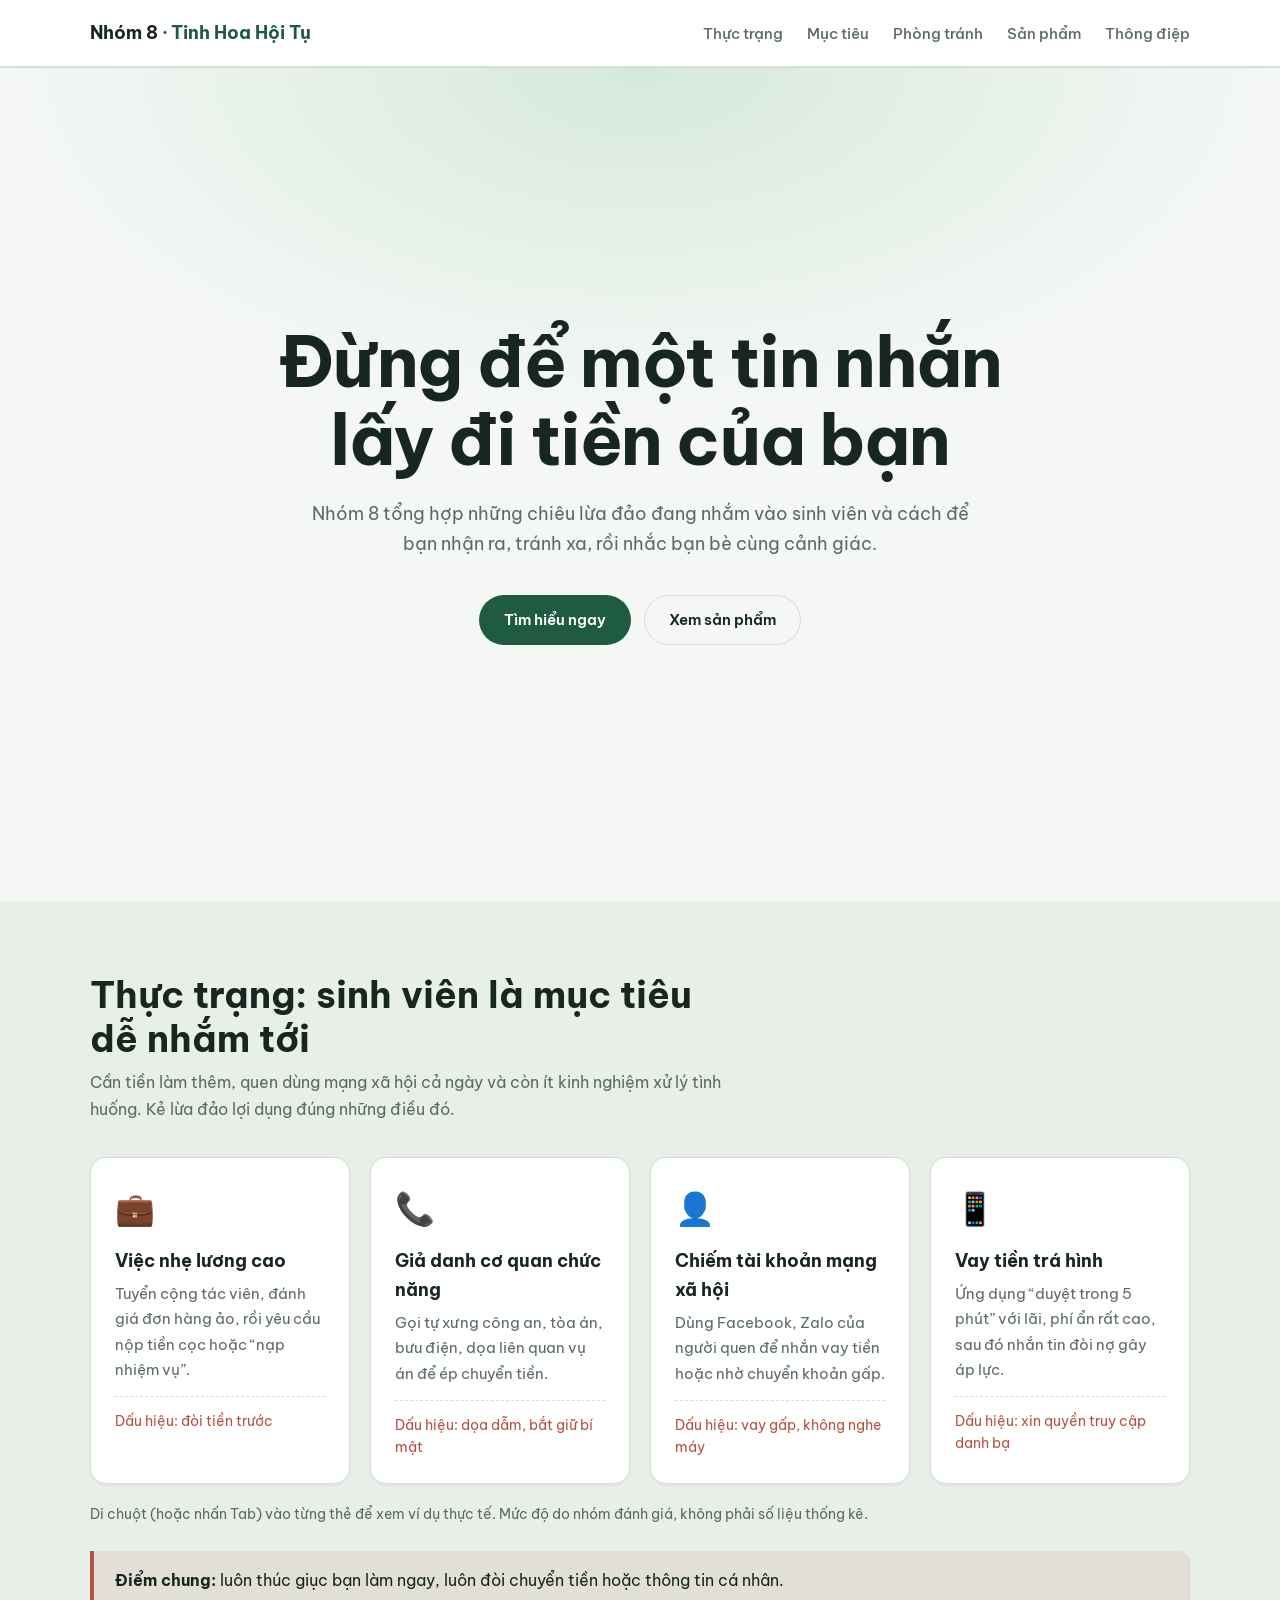
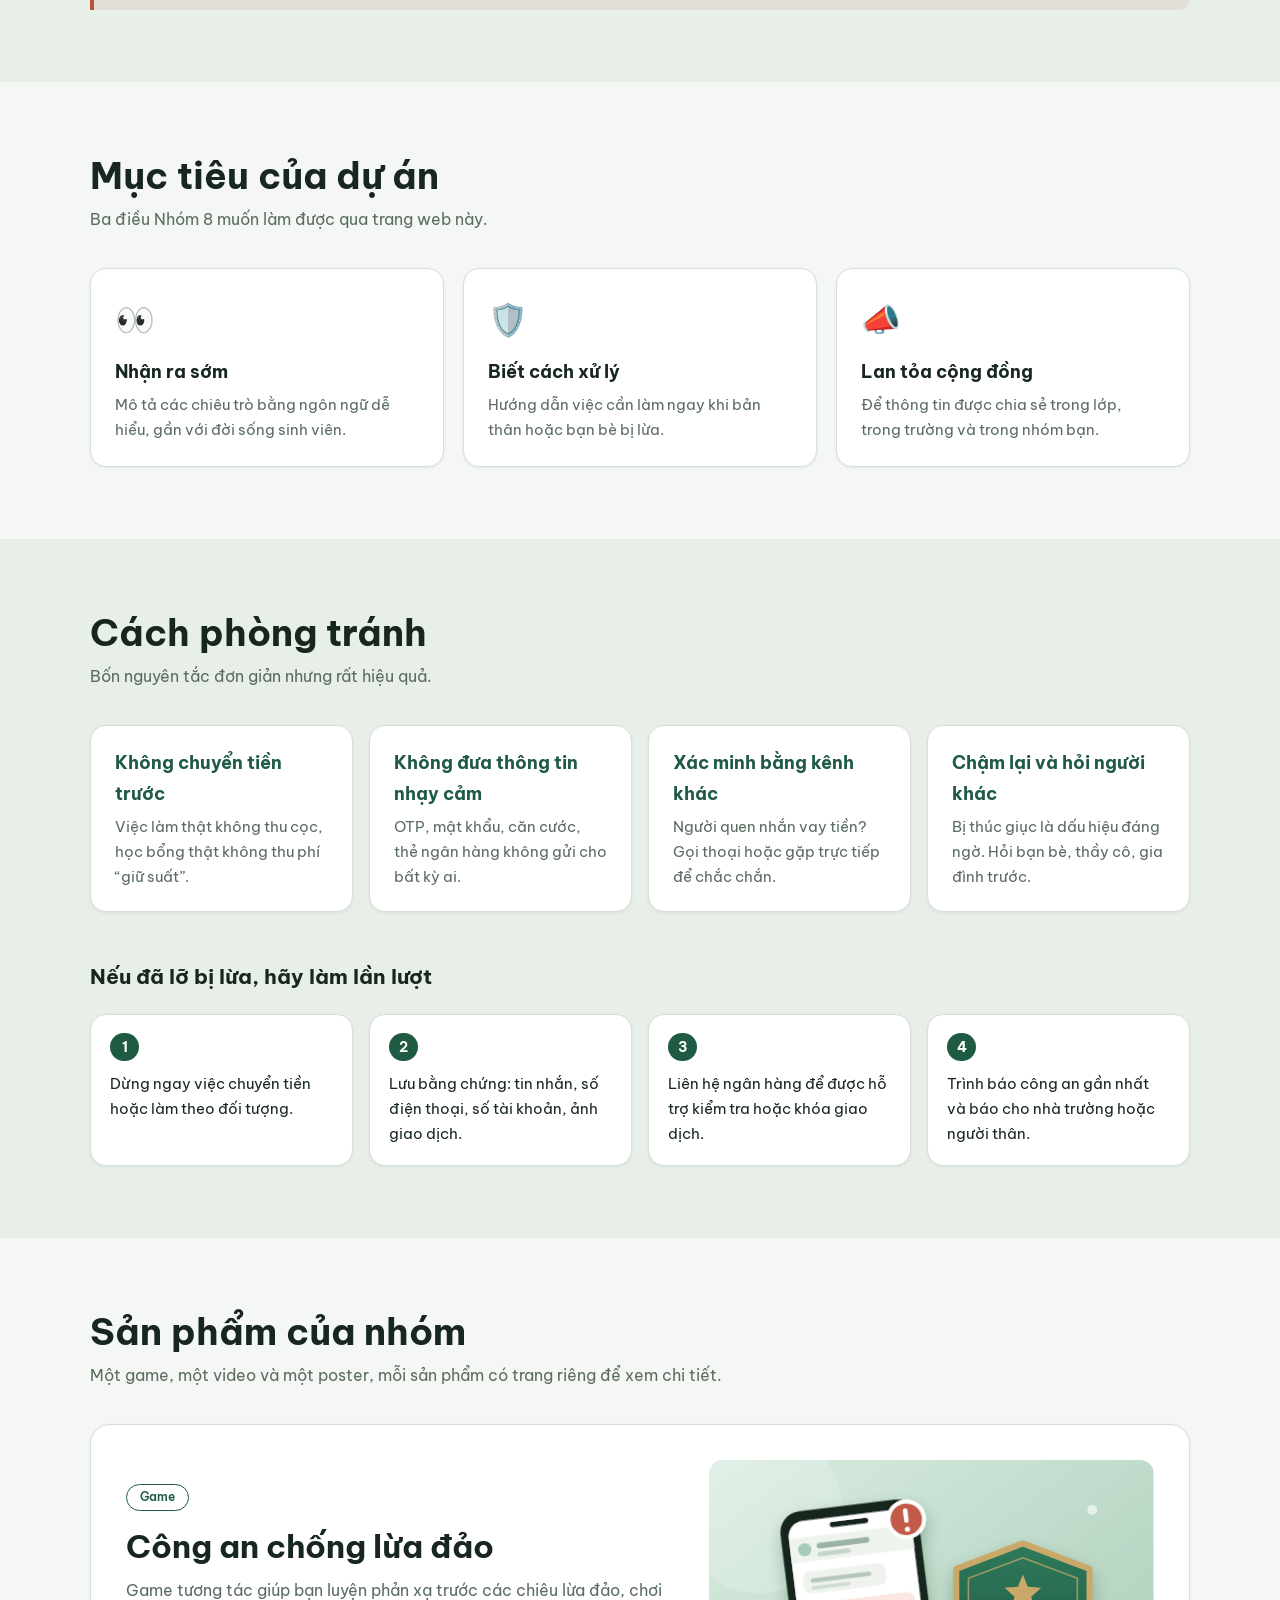
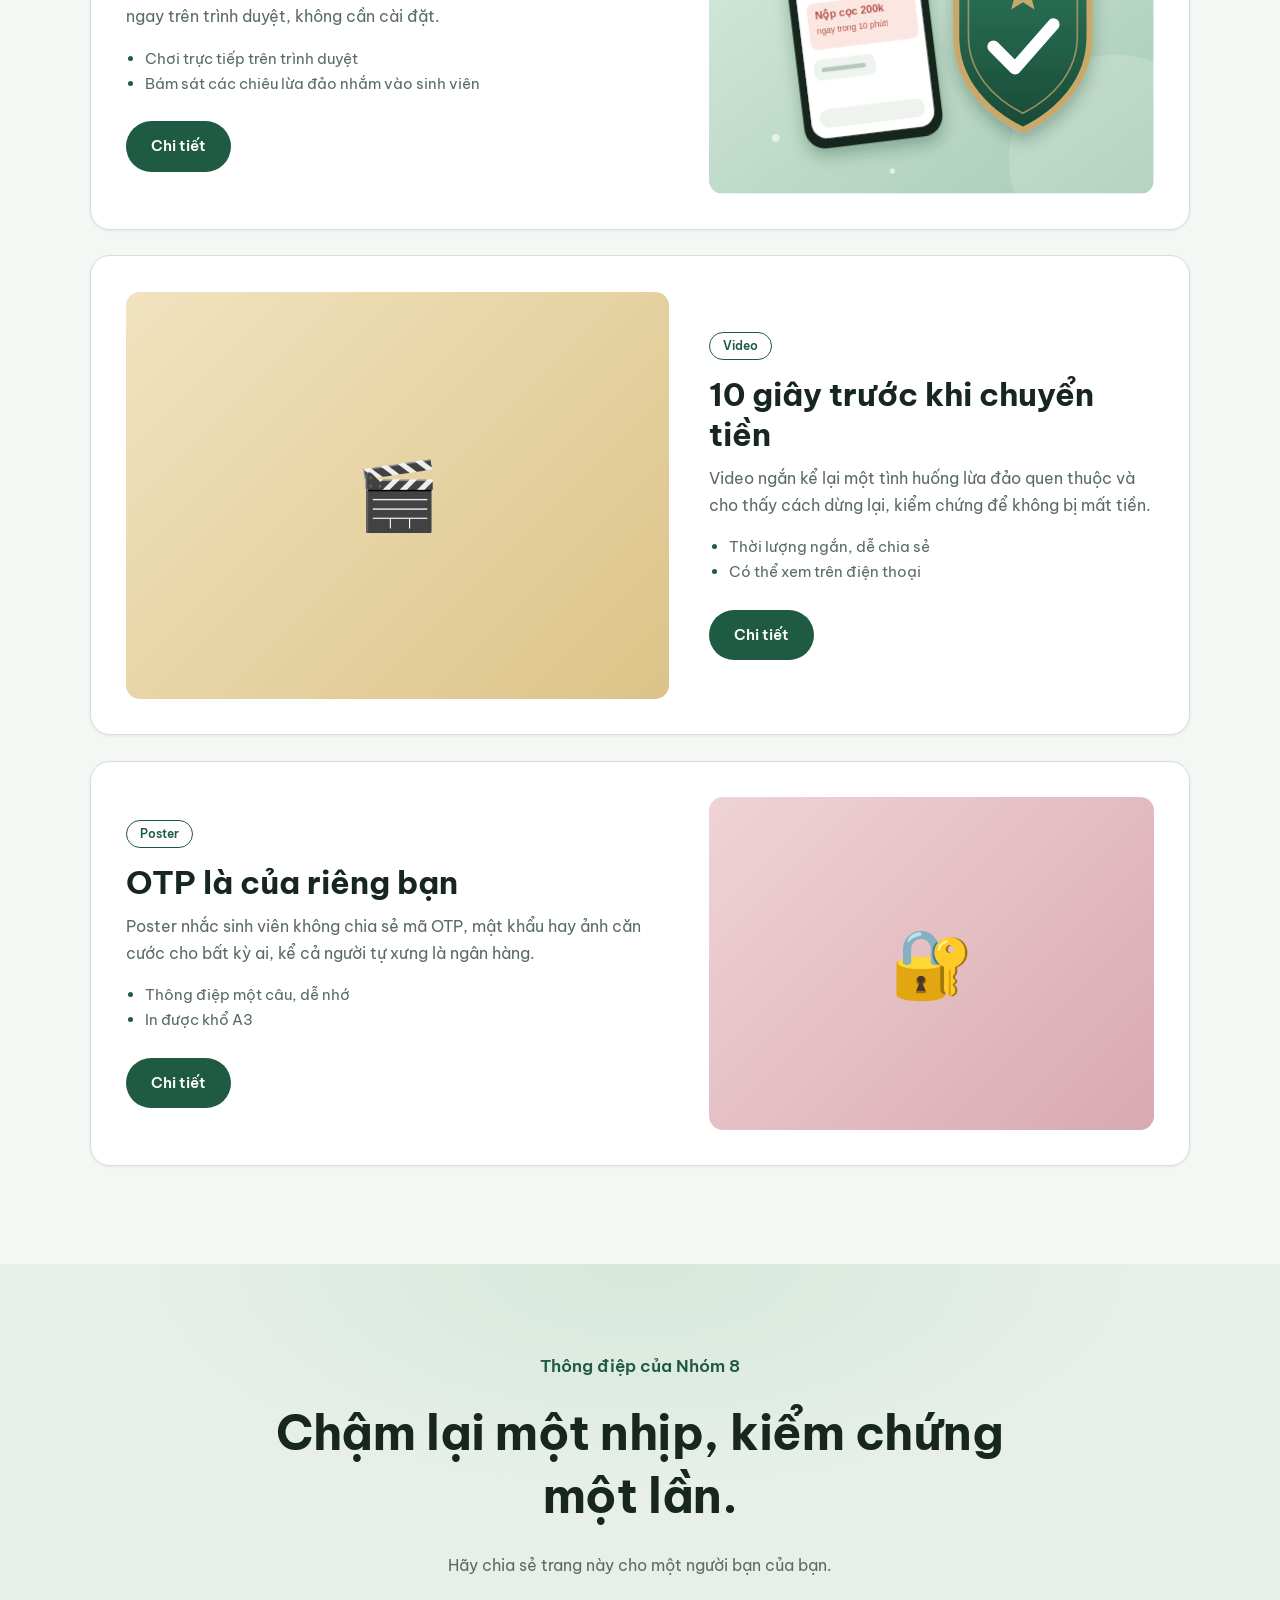
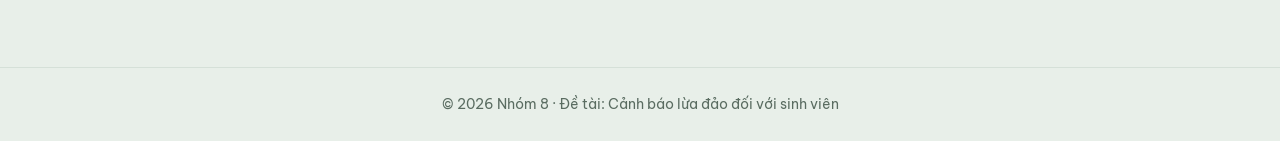
==== index.html @ 1b0a6d48 "Add files via upload" ====
<!doctype html>
<html lang="vi">
  <head>
    <meta charset="UTF-8" />
    <meta name="viewport" content="width=device-width, initial-scale=1" />
    <title>Cảnh báo lừa đảo sinh viên · Nhóm 8</title>
    <meta
      name="description"
      content="Nhóm 8: thực trạng lừa đảo nhắm vào sinh viên, cách phòng tránh và các sản phẩm tuyên truyền."
    />
    <link rel="preconnect" href="https://fonts.googleapis.com" />
    <link rel="preconnect" href="https://fonts.gstatic.com" crossorigin />
    <link
      href="https://fonts.googleapis.com/css2?family=Be+Vietnam+Pro:wght@400;500;600;700&display=swap"
      rel="stylesheet"
    />
    <link rel="stylesheet" href="style.css" />
  </head>
  <body>
    <header class="site-header">
      <nav class="container nav" aria-label="Điều hướng chính">
        <a class="brand" href="#home">Nhóm 8 <span>· Tinh Hoa Hội Tụ</span></a>
        <ul>
          <li><a href="#thuc-trang">Thực trạng</a></li>
          <li><a href="#muc-tieu">Mục tiêu</a></li>
          <li><a href="#phong-tranh">Phòng tránh</a></li>
          <li><a href="#san-pham">Sản phẩm</a></li>
          <li><a href="#thong-diep">Thông điệp</a></li>
        </ul>
      </nav>
    </header>

    <main>
      <!-- HERO -->
      <section class="hero" id="home">
        <div class="container hero-inner">
          <h1>Đừng để một tin nhắn lấy đi tiền của bạn</h1>
          <p>
            Nhóm 8 tổng hợp những chiêu lừa đảo đang nhắm vào sinh viên và cách
            để bạn nhận ra, tránh xa, rồi nhắc bạn bè cùng cảnh giác.
          </p>
          <div class="hero-actions">
            <a class="btn" href="#thuc-trang">Tìm hiểu ngay</a>
            <a class="btn ghost" href="#san-pham">Xem sản phẩm</a>
          </div>
        </div>
      </section>

      <!-- 1. THỰC TRẠNG -->
      <section class="section alt" id="thuc-trang">
        <div class="container">
          <div class="section-head">
            <h2>Thực trạng: sinh viên là mục tiêu dễ nhắm tới</h2>
            <p>
              Cần tiền làm thêm, quen dùng mạng xã hội cả ngày và còn ít kinh
              nghiệm xử lý tình huống. Kẻ lừa đảo lợi dụng đúng những điều đó.
            </p>
          </div>
          <div class="risks" id="risks">
            <article class="tile risk" tabindex="0">
              <div class="risk-main">
                <div class="icon" aria-hidden="true">💼</div>
                <h3>Việc nhẹ lương cao</h3>
                <p>
                  Tuyển cộng tác viên, đánh giá đơn hàng ảo, rồi yêu cầu nộp
                  tiền cọc hoặc “nạp nhiệm vụ”.
                </p>
                <div class="sign">Dấu hiệu: đòi tiền trước</div>
              </div>
              <div class="risk-more">
                <div class="more-in">
                  <div class="examples">
                    <p class="eg-title">Ví dụ hay gặp</p>
                    <ul class="quotes">
                      <li class="quote">
                        “Làm tại nhà, lương 500k mỗi ngày, chỉ cần nộp 200k tiền
                        cọc để nhận nhiệm vụ.”
                      </li>
                      <li class="quote">
                        “Chỉ cần thả tim, đánh giá sản phẩm, hoàn tiền gốc kèm
                        hoa hồng ngay trong 10 phút.”
                      </li>
                      <li class="quote">
                        “Bạn làm sai nhiệm vụ nên cần nạp thêm để mở khóa và rút
                        tiền.”
                      </li>
                    </ul>
                  </div>
                  <div class="stats">
                    <dl class="rating">
                      <dt>Mức độ nguy hiểm</dt>
                      <dd class="danger">
                        <span
                          class="meter"
                          role="img"
                          aria-label="Mức độ nguy hiểm 3 trên 5"
                          ><i class="on"></i><i class="on"></i><i class="on"></i
                          ><i></i><i></i
                        ></span>
                      </dd>
                      <dt>Mức độ phổ biến</dt>
                      <dd class="common">
                        <span
                          class="meter"
                          role="img"
                          aria-label="Mức độ phổ biến 5 trên 5"
                          ><i class="on"></i><i class="on"></i><i class="on"></i
                          ><i class="on"></i><i class="on"></i
                        ></span>
                      </dd>
                    </dl>
                    <p class="why-bad">
                      Mất tiền theo từng đợt: nạp lần đầu nhỏ, sau đó bị dụ nạp
                      thêm để “rút lại tiền”.
                    </p>
                  </div>
                </div>
              </div>
            </article>
            <article class="tile risk" tabindex="0">
              <div class="risk-main">
                <div class="icon" aria-hidden="true">📞</div>
                <h3>Giả danh cơ quan chức năng</h3>
                <p>
                  Gọi tự xưng công an, tòa án, bưu điện, dọa liên quan vụ án để
                  ép chuyển tiền.
                </p>
                <div class="sign">Dấu hiệu: dọa dẫm, bắt giữ bí mật</div>
              </div>
              <div class="risk-more">
                <div class="more-in">
                  <div class="examples">
                    <p class="eg-title">Ví dụ hay gặp</p>
                    <ul class="quotes">
                      <li class="quote">
                        “Bạn liên quan đường dây rửa tiền. Không được nói với ai
                        và phải chuyển tiền sang tài khoản an toàn.”
                      </li>
                      <li class="quote">
                        “Đây là bưu điện, bạn có kiện hàng vi phạm pháp luật,
                        hãy nghe máy làm việc với công an.”
                      </li>
                      <li class="quote">
                        “Hãy cài ứng dụng này để chúng tôi xác minh danh tính và
                        bảo vệ tài khoản của bạn.”
                      </li>
                    </ul>
                  </div>
                  <div class="stats">
                    <dl class="rating">
                      <dt>Mức độ nguy hiểm</dt>
                      <dd class="danger">
                        <span
                          class="meter"
                          role="img"
                          aria-label="Mức độ nguy hiểm 5 trên 5"
                          ><i class="on"></i><i class="on"></i><i class="on"></i
                          ><i class="on"></i><i class="on"></i
                        ></span>
                      </dd>
                      <dt>Mức độ phổ biến</dt>
                      <dd class="common">
                        <span
                          class="meter"
                          role="img"
                          aria-label="Mức độ phổ biến 3 trên 5"
                          ><i class="on"></i><i class="on"></i><i class="on"></i
                          ><i></i><i></i
                        ></span>
                      </dd>
                    </dl>
                    <p class="why-bad">
                      Đánh vào nỗi sợ nên nạn nhân dễ mất cả khoản lớn trong
                      thời gian rất ngắn.
                    </p>
                  </div>
                </div>
              </div>
            </article>
            <article class="tile risk" tabindex="0">
              <div class="risk-main">
                <div class="icon" aria-hidden="true">👤</div>
                <h3>Chiếm tài khoản mạng xã hội</h3>
                <p>
                  Dùng Facebook, Zalo của người quen để nhắn vay tiền hoặc nhờ
                  chuyển khoản gấp.
                </p>
                <div class="sign">Dấu hiệu: vay gấp, không nghe máy</div>
              </div>
              <div class="risk-more">
                <div class="more-in">
                  <div class="examples">
                    <p class="eg-title">Ví dụ hay gặp</p>
                    <ul class="quotes">
                      <li class="quote">
                        “Cho mình mượn 2 triệu gấp nha, tí chuyển lại. Mình đang
                        không gọi được.”
                      </li>
                      <li class="quote">
                        “Bạn ơi, có người đăng clip giống bạn này, xem thử đi”
                        kèm một đường link lạ.
                      </li>
                      <li class="quote">
                        “Mình nhập nhầm số tài khoản, bạn chuyển hộ mình qua số
                        này nhé, mình trả liền.”
                      </li>
                    </ul>
                  </div>
                  <div class="stats">
                    <dl class="rating">
                      <dt>Mức độ nguy hiểm</dt>
                      <dd class="danger">
                        <span
                          class="meter"
                          role="img"
                          aria-label="Mức độ nguy hiểm 3 trên 5"
                          ><i class="on"></i><i class="on"></i><i class="on"></i
                          ><i></i><i></i
                        ></span>
                      </dd>
                      <dt>Mức độ phổ biến</dt>
                      <dd class="common">
                        <span
                          class="meter"
                          role="img"
                          aria-label="Mức độ phổ biến 4 trên 5"
                          ><i class="on"></i><i class="on"></i><i class="on"></i
                          ><i class="on"></i><i></i
                        ></span>
                      </dd>
                    </dl>
                    <p class="why-bad">
                      Lợi dụng lòng tin giữa bạn bè nên rất dễ trúng nếu không
                      gọi xác minh.
                    </p>
                  </div>
                </div>
              </div>
            </article>
            <article class="tile risk" tabindex="0">
              <div class="risk-main">
                <div class="icon" aria-hidden="true">📱</div>
                <h3>Vay tiền trá hình</h3>
                <p>
                  Ứng dụng “duyệt trong 5 phút” với lãi, phí ẩn rất cao, sau đó
                  nhắn tin đòi nợ gây áp lực.
                </p>
                <div class="sign">Dấu hiệu: xin quyền truy cập danh bạ</div>
              </div>
              <div class="risk-more">
                <div class="more-in">
                  <div class="examples">
                    <p class="eg-title">Ví dụ hay gặp</p>
                    <ul class="quotes">
                      <li class="quote">
                        “Duyệt vay trong 5 phút, không cần thế chấp, chỉ cần cho
                        ứng dụng truy cập danh bạ.”
                      </li>
                      <li class="quote">
                        “Đóng phí hồ sơ 5% trước, chúng tôi sẽ giải ngân ngay
                        sau khi nhận được tiền.”
                      </li>
                      <li class="quote">
                        “Quá hạn một ngày, chúng tôi sẽ gửi thông tin của bạn
                        cho toàn bộ danh bạ.”
                      </li>
                    </ul>
                  </div>
                  <div class="stats">
                    <dl class="rating">
                      <dt>Mức độ nguy hiểm</dt>
                      <dd class="danger">
                        <span
                          class="meter"
                          role="img"
                          aria-label="Mức độ nguy hiểm 4 trên 5"
                          ><i class="on"></i><i class="on"></i><i class="on"></i
                          ><i class="on"></i><i></i
                        ></span>
                      </dd>
                      <dt>Mức độ phổ biến</dt>
                      <dd class="common">
                        <span
                          class="meter"
                          role="img"
                          aria-label="Mức độ phổ biến 3 trên 5"
                          ><i class="on"></i><i class="on"></i><i class="on"></i
                          ><i></i><i></i
                        ></span>
                      </dd>
                    </dl>
                    <p class="why-bad">
                      Nợ phình to rất nhanh, danh bạ bị dùng để quấy rối người
                      thân và bạn bè.
                    </p>
                  </div>
                </div>
              </div>
            </article>
            <div class="risk-hint" aria-hidden="true">
              Di chuột sang thẻ khác để xem tiếp
            </div>
          </div>
          <p class="hint">
            Di chuột (hoặc nhấn Tab) vào từng thẻ để xem ví dụ thực tế. Mức độ
            do nhóm đánh giá, không phải số liệu thống kê.
          </p>
          <div class="callout">
            <strong>Điểm chung:</strong> luôn thúc giục bạn làm ngay, luôn đòi
            chuyển tiền hoặc thông tin cá nhân.
          </div>
        </div>
      </section>

      <!-- 2. MỤC TIÊU -->
      <section class="section" id="muc-tieu">
        <div class="container">
          <div class="section-head">
            <h2>Mục tiêu của dự án</h2>
            <p>Ba điều Nhóm 8 muốn làm được qua trang web này.</p>
          </div>
          <div class="grid three">
            <article class="tile">
              <div class="icon" aria-hidden="true">👀</div>
              <h3>Nhận ra sớm</h3>
              <p>
                Mô tả các chiêu trò bằng ngôn ngữ dễ hiểu, gần với đời sống sinh
                viên.
              </p>
            </article>
            <article class="tile">
              <div class="icon" aria-hidden="true">🛡️</div>
              <h3>Biết cách xử lý</h3>
              <p>
                Hướng dẫn việc cần làm ngay khi bản thân hoặc bạn bè bị lừa.
              </p>
            </article>
            <article class="tile">
              <div class="icon" aria-hidden="true">📣</div>
              <h3>Lan tỏa cộng đồng</h3>
              <p>
                Để thông tin được chia sẻ trong lớp, trong trường và trong nhóm
                bạn.
              </p>
            </article>
          </div>
        </div>
      </section>

      <!-- 3. PHÒNG TRÁNH -->
      <section class="section alt" id="phong-tranh">
        <div class="container">
          <div class="section-head">
            <h2>Cách phòng tránh</h2>
            <p>Bốn nguyên tắc đơn giản nhưng rất hiệu quả.</p>
          </div>
          <div class="rules">
            <div class="rule">
              <b>Không chuyển tiền trước</b>
              <p>
                Việc làm thật không thu cọc, học bổng thật không thu phí “giữ
                suất”.
              </p>
            </div>
            <div class="rule">
              <b>Không đưa thông tin nhạy cảm</b>
              <p>
                OTP, mật khẩu, căn cước, thẻ ngân hàng không gửi cho bất kỳ ai.
              </p>
            </div>
            <div class="rule">
              <b>Xác minh bằng kênh khác</b>
              <p>
                Người quen nhắn vay tiền? Gọi thoại hoặc gặp trực tiếp để chắc
                chắn.
              </p>
            </div>
            <div class="rule">
              <b>Chậm lại và hỏi người khác</b>
              <p>
                Bị thúc giục là dấu hiệu đáng ngờ. Hỏi bạn bè, thầy cô, gia đình
                trước.
              </p>
            </div>
          </div>
          <h3 class="steps-title">Nếu đã lỡ bị lừa, hãy làm lần lượt</h3>
          <ol class="steps">
            <li>Dừng ngay việc chuyển tiền hoặc làm theo đối tượng.</li>
            <li>
              Lưu bằng chứng: tin nhắn, số điện thoại, số tài khoản, ảnh giao
              dịch.
            </li>
            <li>
              Liên hệ ngân hàng để được hỗ trợ kiểm tra hoặc khóa giao dịch.
            </li>
            <li>
              Trình báo công an gần nhất và báo cho nhà trường hoặc người thân.
            </li>
          </ol>
        </div>
      </section>

      <!-- 4. SẢN PHẨM: mỗi sản phẩm 1 hàng lớn + 1 trang chi tiết riêng -->
      <section class="section" id="san-pham">
        <div class="container">
          <div class="section-head">
            <h2>Sản phẩm của nhóm</h2>
            <p>
              Một game, một video và một poster, mỗi sản phẩm có trang riêng để
              xem chi tiết.
            </p>
          </div>

          <article class="feature">
            <div class="feature-text">
              <span class="tag">Game</span>
              <h3>Công an chống lừa đảo</h3>
              <p>
                Game tương tác giúp bạn luyện phản xạ trước các chiêu lừa đảo,
                chơi ngay trên trình duyệt, không cần cài đặt.
              </p>
              <ul>
                <li>Chơi trực tiếp trên trình duyệt</li>
                <li>Bám sát các chiêu lừa đảo nhắm vào sinh viên</li>
              </ul>
              <a class="btn" href="game.html">Chi tiết</a>
            </div>
            <!-- Thay khối .thumb bằng ảnh thật: <img class="thumb" src="images/game.jpg" alt="Công an chống lừa đảo"> -->
            <div class="thumb thumb-art">
              <svg
                preserveAspectRatio="xMidYMid slice"
                viewBox="0 0 800 600"
                role="img"
                aria-label="Khiên công an và điện thoại có tin nhắn lừa đảo"
                xmlns:c2pa="http://c2pa.org/manifest"
              >
                <metadata>
                  <c2pa:manifest
                    >[base64]/cXJRonfbQAAAZljYm9yomdhY3Rpb25zgqJmYWN0aW9ua2MycGEub3BlbmVkanBhcmFtZXRlcnOha2luZ3JlZGllbnRzgaJjdXJseC1zZWxmI2p1bWJmPWMycGEuYXNzZXJ0aW9ucy9jMnBhLmluZ3JlZGllbnQudjNkaGFzaFggIz9bVc3c967aBI/[base64]/[base64]/Iywh9bAPjSQ4PsZeOnfhIcrOmQKJjdXJseCpzZWxmI2p1bWJmPWMycGEuYXNzZXJ0aW9ucy9jMnBhLmFjdGlvbnMudjJkaGFzaFggE4Ytwytyz/i8NOuoL0mzk7lFoMR1WaLfHuKE4N2tXDKiY3VybHgpc2VsZiNqdW1iZj1jMnBhLmFzc2VydGlvbnMvYzJwYS5oYXNoLmRhdGFkaGFzaFgggdfCe6GkPv8iEnU2qzqSJ/[base64]/[base64]/3cyjxFA3Qo5S46fX0/ihY0VZ7mfb9KF703t5OjWDBWMA4GA1UdDwEB/wQEAwIHgDAVBgNVHSUEDjAMBgorBgEEAYPoXgIBMAwGA1UdEwEB/wQCMAAwHwYDVR0jBBgwFoAUzlHiBIFOZFsj+OPEz5o+nMHXXMIwCgYIKoZIzj0EAwMDZwAwZAIwMXMdFJ4BetLLVY7ORuE9noqbbAZOZn/aArXyTwFAZfKrPzxF2vPoJNf1+UCdg1XGAjBwX1zd9WGqYkqmL5SFqw1QySjr1zJfpJM9+1rdDwSPLMOPOjKuiXjoU/[base64]/FSQqL+mXRVwqoSFRY3LYE9HK90XWWJ0wdOrBd7T/9tEHCzUL60=</c2pa:manifest
                  >
                </metadata>
                <defs>
                  <linearGradient id="bg" x1="0" y1="0" x2="1" y2="1">
                    <stop offset="0" stop-color="#d9ece0" />
                    <stop offset="1" stop-color="#a6cbb6" />
                  </linearGradient>
                  <linearGradient id="shield" x1="0" y1="0" x2="0" y2="1">
                    <stop offset="0" stop-color="#2f7a5c" />
                    <stop offset="1" stop-color="#184a37" />
                  </linearGradient>
                  <filter
                    id="shadow"
                    x="-20%"
                    y="-20%"
                    width="140%"
                    height="150%"
                  >
                    <feDropShadow
                      dx="0"
                      dy="14"
                      stdDeviation="14"
                      flood-color="#0e2a1f"
                      flood-opacity=".28"
                    />
                  </filter>
                </defs>

                <rect width="800" height="600" fill="url(#bg)" />
                <circle cx="90" cy="90" r="150" fill="#fff" opacity=".18" />
                <circle cx="730" cy="540" r="190" fill="#fff" opacity=".16" />
                <circle cx="690" cy="90" r="9" fill="#fff" opacity=".6" />
                <circle cx="120" cy="500" r="7" fill="#fff" opacity=".6" />
                <circle cx="330" cy="560" r="5" fill="#fff" opacity=".6" />

                <!-- Điện thoại -->
                <g transform="rotate(-7 275 300)" filter="url(#shadow)">
                  <rect
                    x="150"
                    y="80"
                    width="250"
                    height="430"
                    rx="38"
                    fill="#17271f"
                  />
                  <rect
                    x="164"
                    y="98"
                    width="222"
                    height="394"
                    rx="28"
                    fill="#ffffff"
                  />
                  <rect
                    x="240"
                    y="106"
                    width="70"
                    height="10"
                    rx="5"
                    fill="#17271f"
                  />
                  <rect
                    x="164"
                    y="128"
                    width="222"
                    height="44"
                    fill="#eef3ee"
                  />
                  <circle cx="190" cy="150" r="12" fill="#a6cbb6" />
                  <rect
                    x="212"
                    y="141"
                    width="96"
                    height="10"
                    rx="5"
                    fill="#9bb3a4"
                  />
                  <rect
                    x="212"
                    y="157"
                    width="60"
                    height="8"
                    rx="4"
                    fill="#c4d4ca"
                  />
                  <!-- tin nhắn -->
                  <rect
                    x="180"
                    y="190"
                    width="150"
                    height="40"
                    rx="14"
                    fill="#eef3ee"
                  />
                  <rect
                    x="194"
                    y="203"
                    width="110"
                    height="8"
                    rx="4"
                    fill="#b6c8bd"
                  />
                  <rect
                    x="194"
                    y="217"
                    width="70"
                    height="6"
                    rx="3"
                    fill="#cfdcd4"
                  />
                  <rect
                    x="180"
                    y="248"
                    width="196"
                    height="84"
                    rx="14"
                    fill="#fbe6e1"
                  />
                  <text
                    x="194"
                    y="278"
                    font-family="Segoe UI, Arial, sans-serif"
                    font-size="19"
                    font-weight="700"
                    fill="#b4483a"
                  >
                    Nộp cọc 200k
                  </text>
                  <text
                    x="194"
                    y="304"
                    font-family="Segoe UI, Arial, sans-serif"
                    font-size="15"
                    fill="#b4483a"
                  >
                    ngay trong 10 phút!
                  </text>
                  <rect
                    x="180"
                    y="350"
                    width="112"
                    height="38"
                    rx="14"
                    fill="#eef3ee"
                  />
                  <rect
                    x="194"
                    y="365"
                    width="80"
                    height="8"
                    rx="4"
                    fill="#b6c8bd"
                  />
                  <rect
                    x="180"
                    y="440"
                    width="190"
                    height="34"
                    rx="17"
                    fill="#eef3ee"
                  />
                  <!-- cảnh báo -->
                  <circle
                    cx="378"
                    cy="118"
                    r="32"
                    fill="#c25a49"
                    stroke="#ffffff"
                    stroke-width="7"
                  />
                  <rect
                    x="374"
                    y="98"
                    width="8"
                    height="26"
                    rx="4"
                    fill="#fff"
                  />
                  <circle cx="378" cy="136" r="4.5" fill="#fff" />
                </g>

                <!-- Khiên công an -->
                <g filter="url(#shadow)">
                  <path
                    d="M565 150 L685 196 V318 C685 398 630 454 565 486 C500 454 445 398 445 318 V196 Z"
                    fill="url(#shield)"
                    stroke="#c9a96a"
                    stroke-width="11"
                    stroke-linejoin="round"
                  />
                  <path
                    d="M565 176 L663 213 V317 C663 382 619 428 565 456 C511 428 467 382 467 317 V213 Z"
                    fill="none"
                    stroke="#c9a96a"
                    stroke-width="3"
                    opacity=".7"
                    stroke-linejoin="round"
                  />
                  <polygon
                    points="565,206 574,228 598,230 580,246 586,269 565,256 544,269 550,246 532,230 556,228"
                    fill="#c9a96a"
                  />
                  <path
                    d="M512 336 L551 375 L620 296"
                    fill="none"
                    stroke="#ffffff"
                    stroke-width="22"
                    stroke-linecap="round"
                    stroke-linejoin="round"
                  />
                </g>
              </svg>
            </div>
          </article>

          <article class="feature reverse">
            <div class="feature-text">
              <span class="tag">Video</span>
              <h3>10 giây trước khi chuyển tiền</h3>
              <p>
                Video ngắn kể lại một tình huống lừa đảo quen thuộc và cho thấy
                cách dừng lại, kiểm chứng để không bị mất tiền.
              </p>
              <ul>
                <li>Thời lượng ngắn, dễ chia sẻ</li>
                <li>Có thể xem trên điện thoại</li>
              </ul>
              <a class="btn" href="video.html">Chi tiết</a>
            </div>
            <div class="thumb" style="--c1: #f1e3bf; --c2: #dcc388">
              <span aria-hidden="true">🎬</span>
            </div>
          </article>

          <article class="feature">
            <div class="feature-text">
              <span class="tag">Poster</span>
              <h3>OTP là của riêng bạn</h3>
              <p>
                Poster nhắc sinh viên không chia sẻ mã OTP, mật khẩu hay ảnh căn
                cước cho bất kỳ ai, kể cả người tự xưng là ngân hàng.
              </p>
              <ul>
                <li>Thông điệp một câu, dễ nhớ</li>
                <li>In được khổ A3</li>
              </ul>
              <a class="btn" href="poster.html">Chi tiết</a>
            </div>
            <div class="thumb" style="--c1: #efd3d6; --c2: #d8a9b0">
              <span aria-hidden="true">🔐</span>
            </div>
          </article>
        </div>
      </section>

      <!-- 5. THÔNG ĐIỆP -->
      <section class="message" id="thong-diep">
        <div class="container">
          <h2>Thông điệp của Nhóm 8</h2>
          <blockquote>Chậm lại một nhịp, kiểm chứng một lần.</blockquote>
          <p>Hãy chia sẻ trang này cho một người bạn của bạn.</p>
        </div>
      </section>
    </main>

    <footer class="site-footer">
      © 2026 Nhóm 8 · Đề tài: Cảnh báo lừa đảo đối với sinh viên
    </footer>

    <script>
      /* Thẻ thực trạng: thẻ được chỉ dãn sang phải lên hàng đầu, các thẻ còn lại xuống hàng dưới */
      (function () {
        const box = document.getElementById("risks");
        if (!box) return;
        const cards = [...box.querySelectorAll(".risk")];
        const hint = box.querySelector(".risk-hint");
        const mq = matchMedia(
          "(min-width: 901px) and (hover: hover) and (pointer: fine)",
        );
        const GAP = 20,
          LIFT = 8,
          SWITCH_DELAY = 140,
          LEAVE_DELAY = 180,
          MIN_MOVE = 32;
        let active = null,
          prev = null,
          dims = null,
          pending = null,
          leaveT = null;
        let pos = { x: 0, y: 0 },
          anchor = { x: 0, y: 0 };
        const isDynamic = () => box.classList.contains("dynamic");

        function measure() {
          const W = box.clientWidth,
            n = cards.length,
            col = (W - GAP * (n - 1)) / n;
          box.style.setProperty("--col", col + "px");
          box.style.setProperty("--full", W + "px");
          let hc = 0,
            he = 0;
          cards.forEach((c) => {
            hc = Math.max(hc, c.querySelector(".risk-main").offsetHeight + 2);
            he = Math.max(he, c.querySelector(".more-in").offsetHeight + 2);
          });
          dims = { W, n, col, hc, he: Math.max(he, hc) };
        }
        function place(el, x, y, w, h) {
          el.style.transform = `translate(${x}px, ${y}px)`;
          el.style.width = w + "px";
          el.style.height = h + "px";
        }
        function apply() {
          const { W, n, col, hc, he } = dims;
          if (active === null) {
            cards.forEach((c, i) => place(c, i * (col + GAP), 0, col, hc));
            place(hint, (n - 1) * (col + GAP), 0, col, hc);
            box.style.height = hc + "px";
          } else {
            place(cards[active], 0, -LIFT, W, he);
            let j = 0;
            cards.forEach((c, i) => {
              if (i !== active) place(c, j++ * (col + GAP), he + GAP, col, hc);
            });
            place(hint, (n - 1) * (col + GAP), he + GAP, col, hc);
            box.style.height = he + GAP + hc + "px";
          }
          cards.forEach((c, i) => {
            c.classList.toggle("is-active", i === active);
            c.style.zIndex = i === active ? 3 : i === prev ? 2 : 1;
          });
          box.classList.toggle("has-active", active !== null);
        }
        function setActive(i) {
          if (i === active) return;
          prev = active;
          active = i;
          apply();
        }
        const cancelPending = () => {
          if (pending) {
            clearTimeout(pending.t);
            pending = null;
          }
        };
        const enableTransitions = () =>
          requestAnimationFrame(() =>
            requestAnimationFrame(() => box.classList.add("ready")),
          );

        box.addEventListener("pointerenter", () => clearTimeout(leaveT));
        box.addEventListener("pointermove", (e) => {
          if (!isDynamic()) return;
          pos = { x: e.clientX, y: e.clientY };
          clearTimeout(leaveT);
          const card = e.target.closest(".risk");
          const idx = card ? cards.indexOf(card) : -1;
          if (idx === -1 || idx === active) {
            cancelPending();
            return;
          }
          if (active === null) {
            cancelPending();
            anchor = { ...pos };
            setActive(idx);
            return;
          }
          /* Đang xem thẻ khác: chỉ đổi khi chuột di chuyển thật sự và dừng lại một chút */
          if (Math.hypot(pos.x - anchor.x, pos.y - anchor.y) < MIN_MOVE) {
            cancelPending();
            return;
          }
          if (pending && pending.idx === idx) return;
          cancelPending();
          pending = {
            idx,
            t: setTimeout(() => {
              pending = null;
              anchor = { ...pos };
              setActive(idx);
            }, SWITCH_DELAY),
          };
        });
        box.addEventListener("pointerleave", () => {
          if (!isDynamic()) return;
          cancelPending();
          leaveT = setTimeout(() => setActive(null), LEAVE_DELAY);
        });
        box.addEventListener("focusin", (e) => {
          if (!isDynamic()) return;
          const c = e.target.closest(".risk");
          if (c) {
            cancelPending();
            anchor = { ...pos };
            setActive(cards.indexOf(c));
          }
        });
        box.addEventListener("focusout", (e) => {
          if (
            isDynamic() &&
            !box.contains(e.relatedTarget) &&
            !box.matches(":hover")
          )
            setActive(null);
        });

        function enable() {
          box.classList.add("dynamic");
          measure();
          apply();
          enableTransitions();
        }
        function disable() {
          box.classList.remove("dynamic", "ready", "has-active");
          [box, hint, ...cards].forEach((el) => {
            el.removeAttribute("style");
            el.classList.remove("is-active");
          });
          active = prev = null;
        }
        function sync() {
          if (!mq.matches) return disable();
          if (!isDynamic()) return enable();
          box.classList.remove("ready");
          measure();
          apply();
          void box.offsetWidth;
          enableTransitions();
        }
        let rt;
        addEventListener("resize", () => {
          clearTimeout(rt);
          rt = setTimeout(sync, 120);
        });
        mq.addEventListener("change", sync);
        if (document.fonts && document.fonts.ready)
          document.fonts.ready.then(() => {
            if (isDynamic()) {
              measure();
              apply();
            }
          });
        sync();
      })();
    </script>
  </body>
</html>
---- style.css ----
/* ===== Màu sắc & kích thước: chỉnh tại đây ===== */
:root {
  /* ===== BẢNG MÀU SÁNG: Trắng sương & Xanh ngọc đậm (đổi cả web chỉ bằng khối này) =====
     Quay lại bản nền tối (rêu đậm & champagne), thay các giá trị tương ứng:
       --bg:#0e1a17 --bg-deep:#09130f --bg-deep-rgb:9,19,15 --panel:#15261f --panel-hi:#1c3329 --line:#2b4438
       --text:#efe9dc --muted:#a3b0a6 --accent:#c9a96a --accent-hover:#dcc189 --accent-ink:#1d1708
       --accent-rgb:201,169,106 --warn:#e08a78 --warn-rgb:224,138,120 --danger:#cf6b5e --glow:#1d4a3a */
  --bg: #f4f7f4;
  --bg-deep: #e8efe9;
  --bg-deep-rgb: 255, 255, 255;
  --panel: #ffffff;
  --panel-hi: #eef3ee;
  --line: #d5e0d8;
  --text: #17271f;
  --muted: #5a6c61;
  --accent: #1f5a43;
  --accent-hover: #2b7357;
  --accent-ink: #ffffff;
  --accent-rgb: 31, 90, 67;
  --warn: #b4543f;
  --warn-rgb: 180, 84, 63;
  --danger: #c25a49;
  --glow: #d6e8dc;
  --font: "Be Vietnam Pro", "Segoe UI", system-ui, sans-serif;
  --max: 1100px;
  --radius: 16px;
}
*, *::before, *::after { box-sizing: border-box; }
html { scroll-behavior: smooth; scroll-padding-top: 80px; }
body { margin: 0; font-family: var(--font); background: var(--bg); color: var(--text); line-height: 1.65; }
a { color: inherit; text-decoration: none; }
:focus-visible { outline: 2px solid var(--accent); outline-offset: 3px; }
.container { width: min(var(--max), 100% - 2.5rem); margin-inline: auto; }
.section { padding: 4.5rem 0; }
.section.alt { background: var(--bg-deep); }
.section-head { max-width: 640px; margin-bottom: 2.2rem; }
.section-head h2 { margin: 0 0 .5rem; font-size: clamp(1.7rem, 4vw, 2.3rem); line-height: 1.2; }
.section-head p { margin: 0; color: var(--muted); }

/* Nav */
.site-header { position: sticky; top: 0; z-index: 20; background: rgba(var(--bg-deep-rgb),.9); backdrop-filter: blur(10px); border-bottom: 1px solid var(--line); }
.nav { display: flex; align-items: center; justify-content: space-between; gap: 1rem; min-height: 66px; flex-wrap: wrap; }
.brand { font-weight: 700; font-size: 1.1rem; }
.brand span { color: var(--accent); }
.nav ul { display: flex; gap: 1.5rem; list-style: none; margin: 0; padding: 0; flex-wrap: wrap; }
.nav ul a { color: var(--muted); font-size: .93rem; font-weight: 500; padding: .3rem 0; border-bottom: 2px solid transparent; transition: .2s; }
.nav ul a:hover { color: var(--text); border-color: var(--accent); }

/* Buttons */
.btn { display: inline-block; cursor: pointer; font: inherit; font-weight: 600; font-size: .92rem; padding: .75rem 1.5rem; border-radius: 999px; border: 1px solid transparent; background: var(--accent); color: var(--accent-ink); transition: transform .15s, background .2s; }
.btn:hover { transform: translateY(-2px); background: var(--accent-hover); }
.btn.ghost { background: transparent; color: var(--text); border-color: var(--line); }
.btn.ghost:hover { background: var(--panel); }
.btn.small { padding: .5rem 1.1rem; font-size: .82rem; }

/* Hero */
.hero { display: grid; place-items: center; min-height: calc(100vh - 66px); padding: 4rem 0; text-align: center; background: radial-gradient(900px 480px at 50% 0%, var(--glow) 0%, transparent 70%); }
.hero-inner { max-width: 820px; }
.hero h1 { margin: 0 0 1.3rem; font-size: clamp(2.5rem, 7vw, 4.4rem); line-height: 1.1; letter-spacing: -.02em; }
.hero p { margin: 0 auto 2.2rem; color: var(--muted); font-size: 1.15rem; max-width: 56ch; }
.hero-actions { display: flex; justify-content: center; gap: .8rem; flex-wrap: wrap; }

/* Cards chung */
.grid { display: grid; gap: 1.2rem; }
.grid.four { grid-template-columns: repeat(auto-fit, minmax(230px, 1fr)); }
.grid.three { grid-template-columns: repeat(auto-fit, minmax(260px, 1fr)); }
.tile { background: var(--panel); border: 1px solid var(--line); border-radius: var(--radius); padding: 1.5rem; transition: transform .2s, border-color .2s; }
.tile:hover { transform: translateY(-4px); border-color: var(--accent); }
.tile .icon { font-size: 2rem; margin-bottom: .7rem; }
.tile h3 { margin: 0 0 .4rem; font-size: 1.1rem; }
.tile p { margin: 0; color: var(--muted); font-size: .95rem; }
.tile .sign { margin-top: .9rem; padding-top: .8rem; border-top: 1px dashed var(--line); font-size: .85rem; color: var(--warn); }
.callout { margin-top: 1.6rem; padding: 1rem 1.3rem; border-left: 4px solid var(--warn); background: rgba(var(--warn-rgb),.1); border-radius: 0 12px 12px 0; }


/* Thẻ thực trạng (mặc định: xếp lưới, hiện đủ nội dung; trên máy tính có chuột, JS bật chế độ .dynamic) */
.risks { --ease: cubic-bezier(.45, .05, .2, 1); --dur: .75s; display: grid; grid-template-columns: repeat(auto-fit, minmax(240px, 1fr)); gap: 1.2rem; align-items: start; }
.risk { outline: none; }
.risk-hint { display: none; }
.risk-more { margin-top: 1.1rem; padding-top: 1rem; border-top: 1px dashed var(--line); }
.risk .quote { margin: 0 0 .9rem; padding: .8rem 1rem; border-left: 3px solid var(--accent); background: rgba(var(--accent-rgb),.1); border-radius: 0 10px 10px 0; color: var(--text); font-style: italic; font-size: .92rem; }
.eg-title { margin: 0 0 .6rem; font-size: .85rem; font-weight: 600; color: var(--accent); }
.quotes { list-style: none; margin: 0; padding: 0; display: grid; gap: .6rem; }
.rating { display: grid; grid-template-columns: 1fr auto; gap: .5rem .8rem; align-items: center; margin: 0 0 .9rem; font-size: .85rem; }
.rating dt { color: var(--muted); }
.rating dd { margin: 0; }
.meter { display: inline-flex; gap: 4px; }
.meter i { width: 14px; height: 8px; border-radius: 3px; background: var(--line); }
.danger .meter i.on { background: var(--danger); }
.common .meter i.on { background: var(--accent); }
.risk .why-bad { margin: 0; font-size: .85rem; color: var(--muted); }
.hint { margin: 1.2rem 0 0; font-size: .85rem; color: var(--muted); }

/* Chế độ động: thẻ được chỉ dãn ra hàng đầu, các thẻ khác xuống hàng dưới */
.risks.dynamic { display: block; position: relative; }
.risks.dynamic.ready { transition: height var(--dur) var(--ease); }
.dynamic .risk { position: absolute; top: 0; left: 0; z-index: 1; display: flex; align-items: flex-start; padding: 0; overflow: hidden; cursor: default; will-change: transform, width, height; }
.dynamic.ready .risk { transition: transform var(--dur) var(--ease), width var(--dur) var(--ease), height var(--dur) var(--ease), border-color .3s, box-shadow .5s, opacity .5s; }
.dynamic .risk-main { flex: none; width: calc(var(--col) - 2px); padding: 1.5rem; }
.dynamic .risk-more { flex: none; align-self: stretch; width: calc(var(--full) - var(--col)); margin: 0; padding: 0; border-top: 0; border-left: 1px dashed var(--line); opacity: 0; transition: opacity .15s; }
.dynamic .more-in { display: grid; grid-template-columns: 1.15fr 1fr; gap: 1.8rem; align-items: start; padding: 1.5rem 1.8rem; }
.dynamic .risk .quote { margin: 0; }
.dynamic .rating { margin-bottom: 1rem; }
.dynamic .risk.is-active { border-color: var(--accent); box-shadow: 0 0 0 1px var(--accent), 0 16px 48px rgba(var(--accent-rgb),.38); }
.dynamic .risk.is-active .risk-more { opacity: 1; transition: opacity .4s ease .3s; }
.dynamic.has-active .risk:not(.is-active) { opacity: .82; }
.dynamic .risk-hint { display: grid; place-items: center; position: absolute; top: 0; left: 0; z-index: 0; padding: 1rem; text-align: center; font-size: .9rem; color: var(--muted); border: 1px dashed var(--line); border-radius: var(--radius); opacity: 0; pointer-events: none; }
.dynamic.ready .risk-hint { transition: transform var(--dur) var(--ease), width var(--dur) var(--ease), height var(--dur) var(--ease), opacity .5s; }
.dynamic.has-active .risk-hint { opacity: 1; }

/* Phòng tránh */
.rules { display: grid; gap: 1rem; grid-template-columns: repeat(auto-fit, minmax(250px, 1fr)); }
.rule { background: var(--panel); border: 1px solid var(--line); border-radius: var(--radius); padding: 1.4rem 1.5rem; }
.rule b { display: block; color: var(--accent); font-size: 1.15rem; margin-bottom: .3rem; }
.rule p { margin: 0; color: var(--muted); font-size: .95rem; }
.steps-title { margin: 3rem 0 1.2rem; font-size: 1.3rem; }
.steps { display: grid; gap: 1rem; grid-template-columns: repeat(auto-fit, minmax(200px, 1fr)); counter-reset: s; list-style: none; padding: 0; margin: 0; }
.steps li { position: relative; counter-increment: s; background: var(--panel); border: 1px solid var(--line); border-radius: var(--radius); padding: 1.1rem 1.2rem 1.2rem; font-size: .95rem; }
.steps li::before { content: counter(s); display: grid; place-items: center; width: 1.8rem; height: 1.8rem; border-radius: 50%; background: var(--accent); color: var(--accent-ink); font-weight: 700; font-size: .85rem; margin-bottom: .6rem; }

/* Sản phẩm: hàng lớn */
.feature { display: grid; grid-template-columns: 1.1fr .9fr; gap: 2.5rem; align-items: center; background: var(--panel); border: 1px solid var(--line); border-radius: 20px; padding: 2.2rem; margin-bottom: 1.6rem; transition: border-color .2s; }
.feature:hover { border-color: var(--accent); }
.feature.reverse .feature-text { order: 2; }
.tag { display: inline-block; font-size: .78rem; font-weight: 600; color: var(--accent); border: 1px solid var(--accent); border-radius: 999px; padding: .15rem .8rem; margin-bottom: .9rem; }
.feature h3 { margin: 0 0 .7rem; font-size: clamp(1.5rem, 3.5vw, 2rem); line-height: 1.25; }
.feature p { margin: 0 0 1rem; color: var(--muted); }
.feature ul { margin: 0 0 1.6rem; padding-left: 1.2rem; color: var(--muted); font-size: .95rem; }
.feature li::marker { color: var(--accent); }
.thumb { aspect-ratio: 4/3; width: 100%; border-radius: 14px; object-fit: cover; display: grid; place-items: center; font-size: 4.2rem; background: linear-gradient(135deg, var(--c1), var(--c2)); }

/* Trang chi tiết */
.detail { padding: 3rem 0 4.5rem; max-width: 880px; }
.back { display: inline-block; margin-bottom: 1.4rem; color: var(--accent); font-weight: 600; font-size: .92rem; }
.back:hover { text-decoration: underline; }
.detail h1 { margin: 0 0 .8rem; font-size: clamp(1.9rem, 5vw, 2.8rem); line-height: 1.2; }
.detail .lead { color: var(--muted); font-size: 1.1rem; margin: 0 0 2rem; }
.media { aspect-ratio: 16/9; width: 100%; border-radius: 16px; border: 1px solid var(--line); display: grid; place-items: center; text-align: center; padding: 1rem; color: var(--text); background: linear-gradient(135deg, var(--c1), var(--c2)); margin-bottom: 2rem; overflow: hidden; }
.media.portrait { aspect-ratio: 3/4; max-width: 460px; margin-inline: auto; margin-bottom: 2rem; }
.media img, .media video, .media iframe { width: 100%; height: 100%; border: 0; object-fit: cover; }
.media span { font-size: 4rem; display: block; }
.media small { display: block; color: var(--muted); font-size: .85rem; margin-top: .4rem; }
.detail h2 { font-size: 1.3rem; margin: 2rem 0 .8rem; }
.detail p { color: var(--muted); }
.detail .specs { list-style: none; padding: 0; margin: 0 0 2rem; }
.detail .specs li { display: flex; justify-content: space-between; gap: 1rem; border-bottom: 1px solid var(--line); padding: .6rem 0; }
.detail .specs span:first-child { color: var(--muted); }

/* Thông điệp */
.message { text-align: center; padding: 5.5rem 0; background: radial-gradient(700px 320px at 50% 0%, var(--glow) 0%, transparent 75%), var(--bg-deep); }
.message h2 { margin: 0 0 1.4rem; font-size: 1.05rem; font-weight: 600; color: var(--accent); }
.message blockquote { margin: 0 auto; max-width: 24ch; font-size: clamp(1.8rem, 5vw, 3rem); line-height: 1.3; font-weight: 700; letter-spacing: -.01em; }
.message p { margin: 1.6rem 0 0; color: var(--muted); }

.site-footer { border-top: 1px solid var(--line); background: var(--bg-deep); text-align: center; color: var(--muted); font-size: .85rem; padding: 1.6rem 1rem; }

@media (max-width: 820px) {
  .section { padding: 3.5rem 0; }
  .feature { grid-template-columns: 1fr; padding: 1.4rem; gap: 1.5rem; }
  .feature.reverse .feature-text { order: 0; }
}
@media (prefers-reduced-motion: reduce) { * { transition: none !important; scroll-behavior: auto !important; } }

/* Đổ bóng nhẹ cho nền sáng */
.tile, .feature, .rule, .steps li { box-shadow: 0 1px 3px rgba(23, 39, 31, .07); }
.site-header { box-shadow: 0 1px 0 var(--line); }

/* Khung game */
.game-frame { padding: 0; background: var(--panel); margin-bottom: 1rem; }
.game-frame iframe { background: #fff; }
.game-actions { display: flex; gap: .7rem; flex-wrap: wrap; margin-bottom: .8rem; }
.game-note { font-size: .88rem; margin: 0 0 1rem; }
@media (max-width: 700px) { .game-frame { aspect-ratio: 3 / 4; } }

/* Hình thu nhỏ: nhúng SVG trực tiếp, không phụ thuộc file ảnh ngoài */
.thumb-art { overflow: hidden; padding: 0; }
.thumb-art svg { display: block; width: 100%; height: 100%; }
img.thumb { font-size: 1rem; } /* alt text không bị phóng to nếu ảnh lỗi */
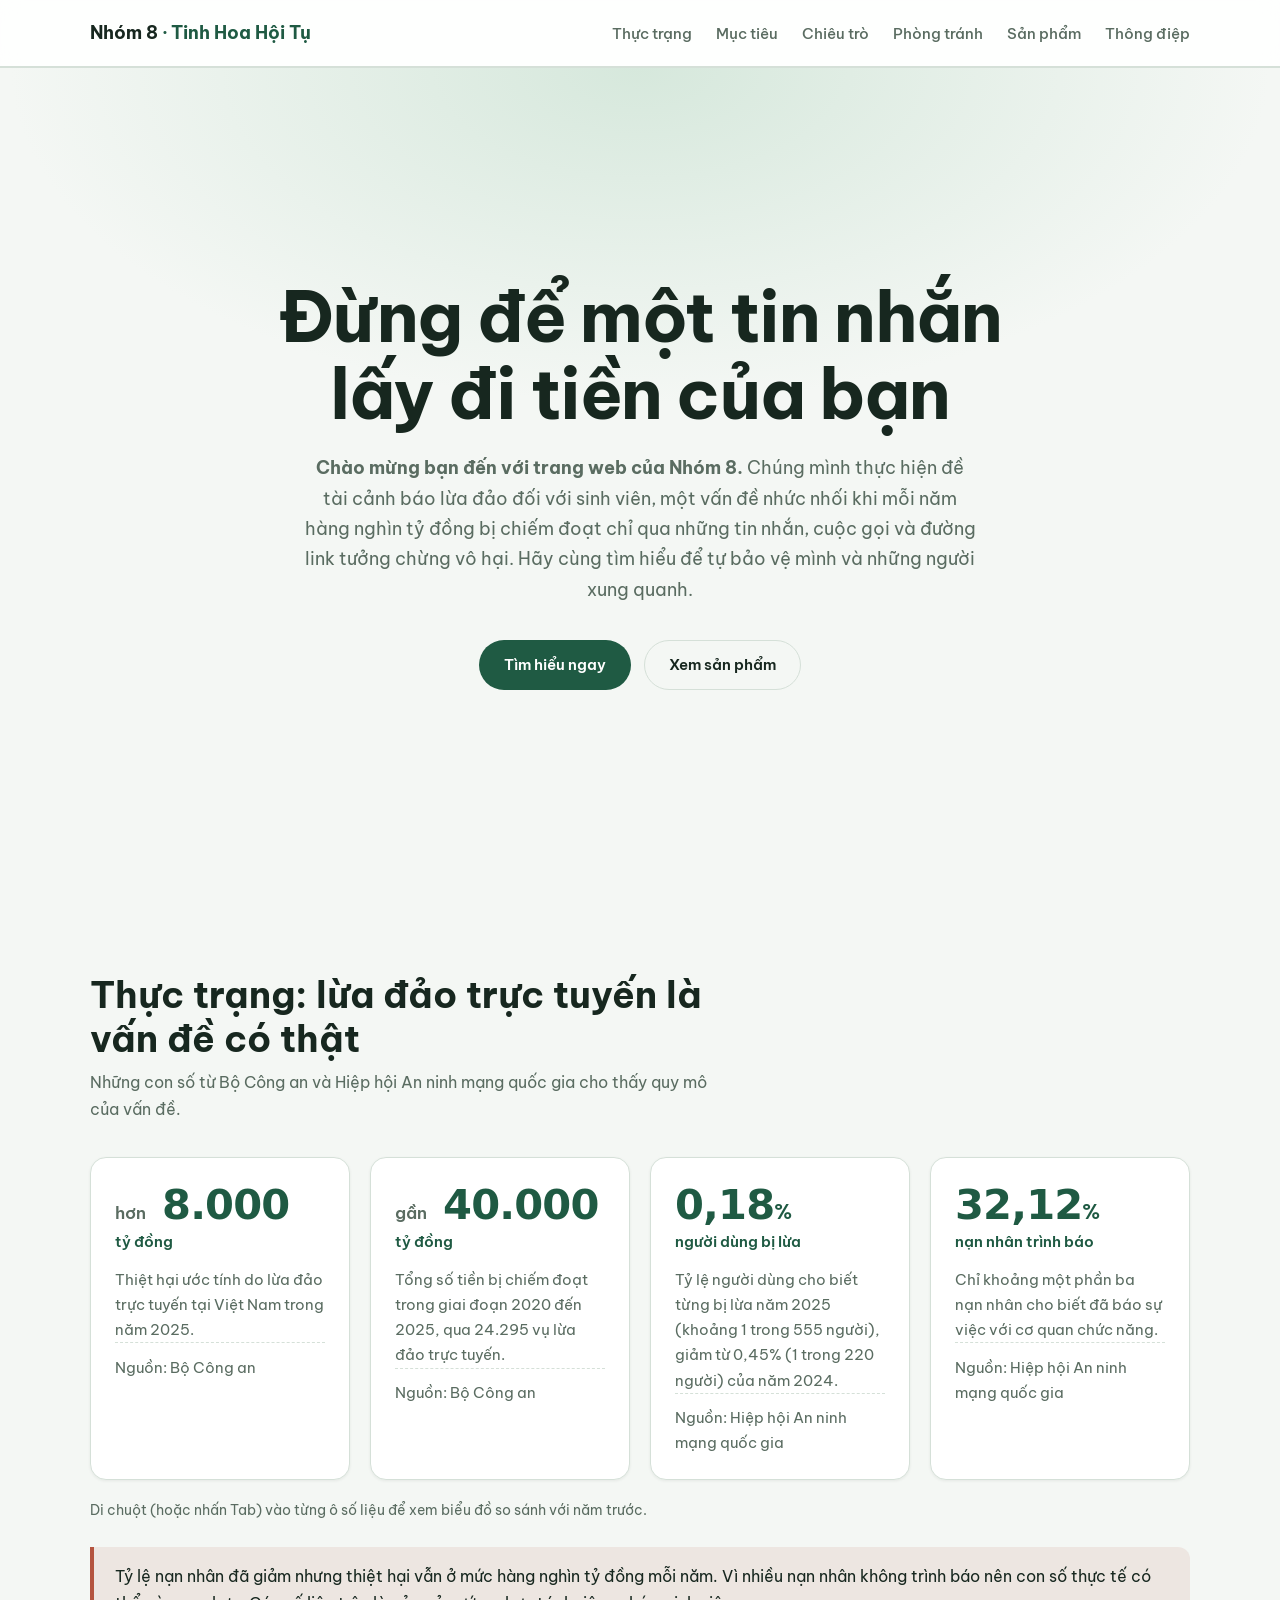
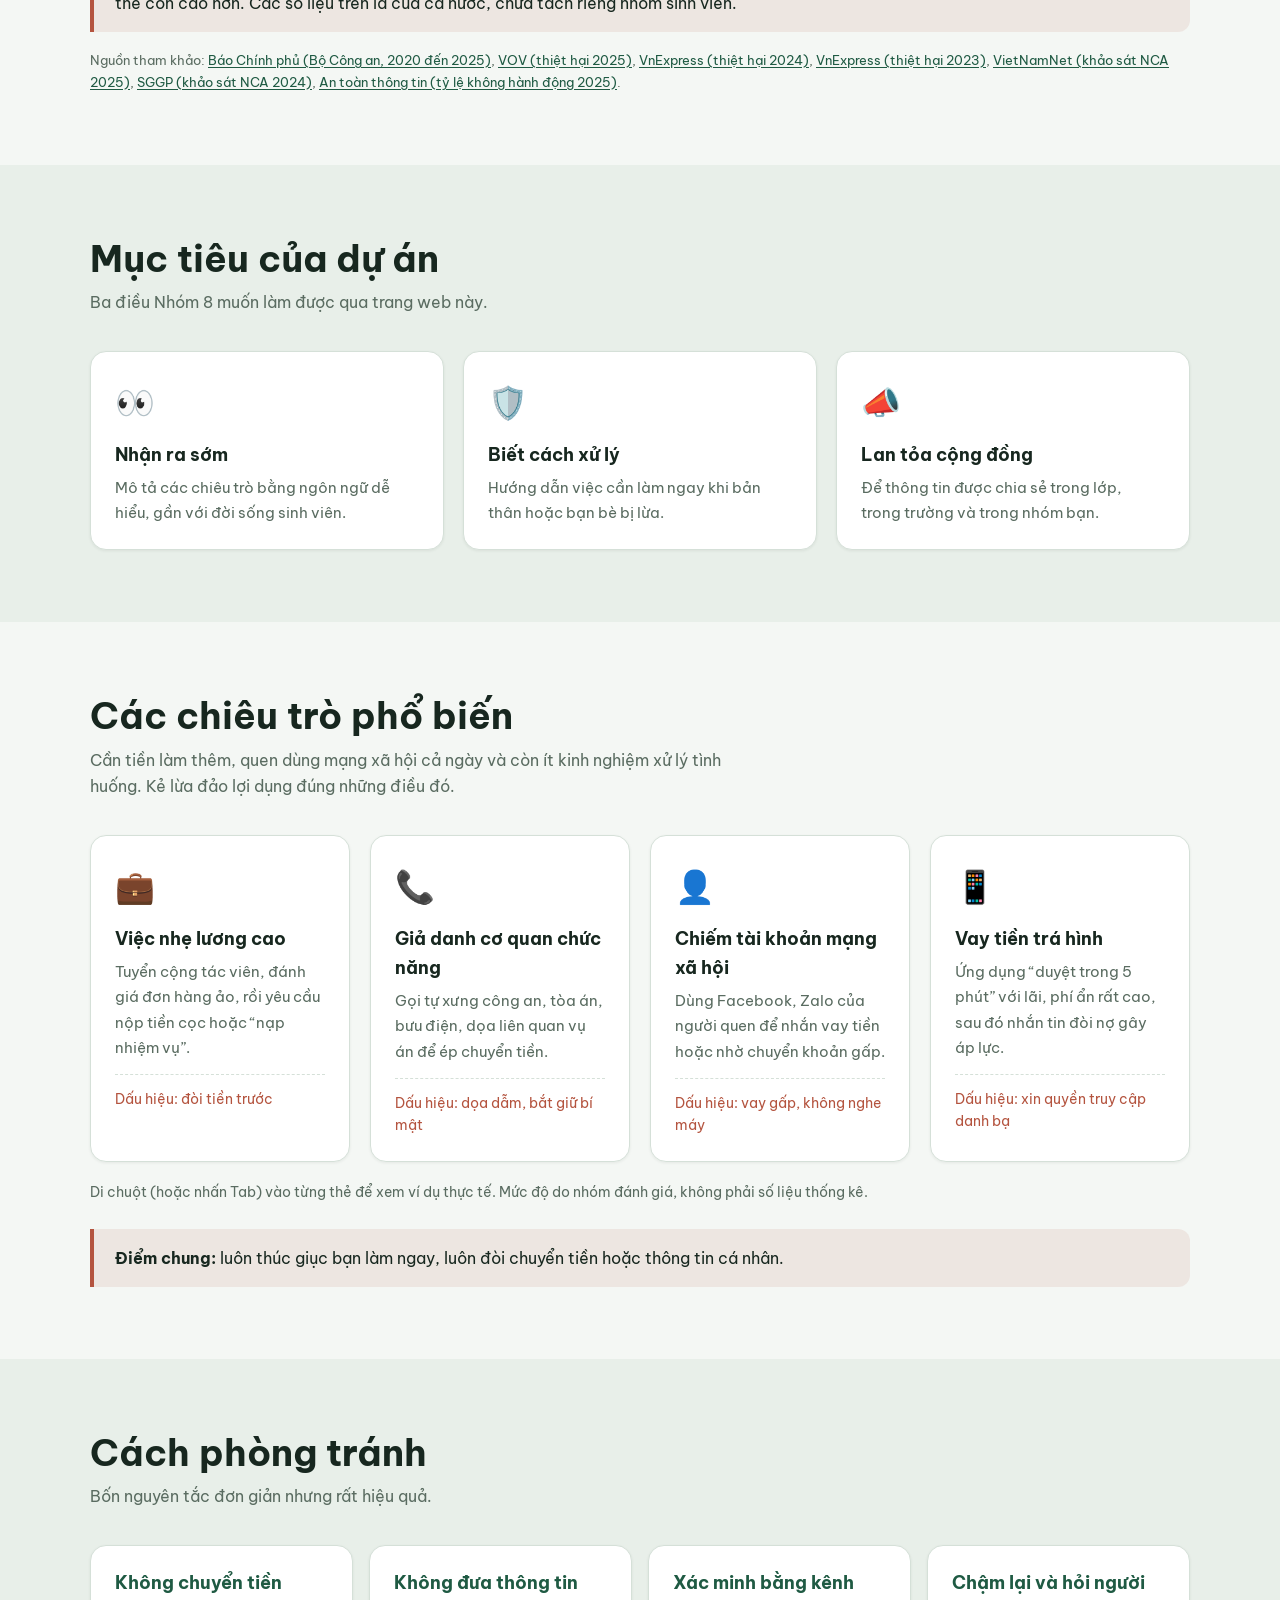
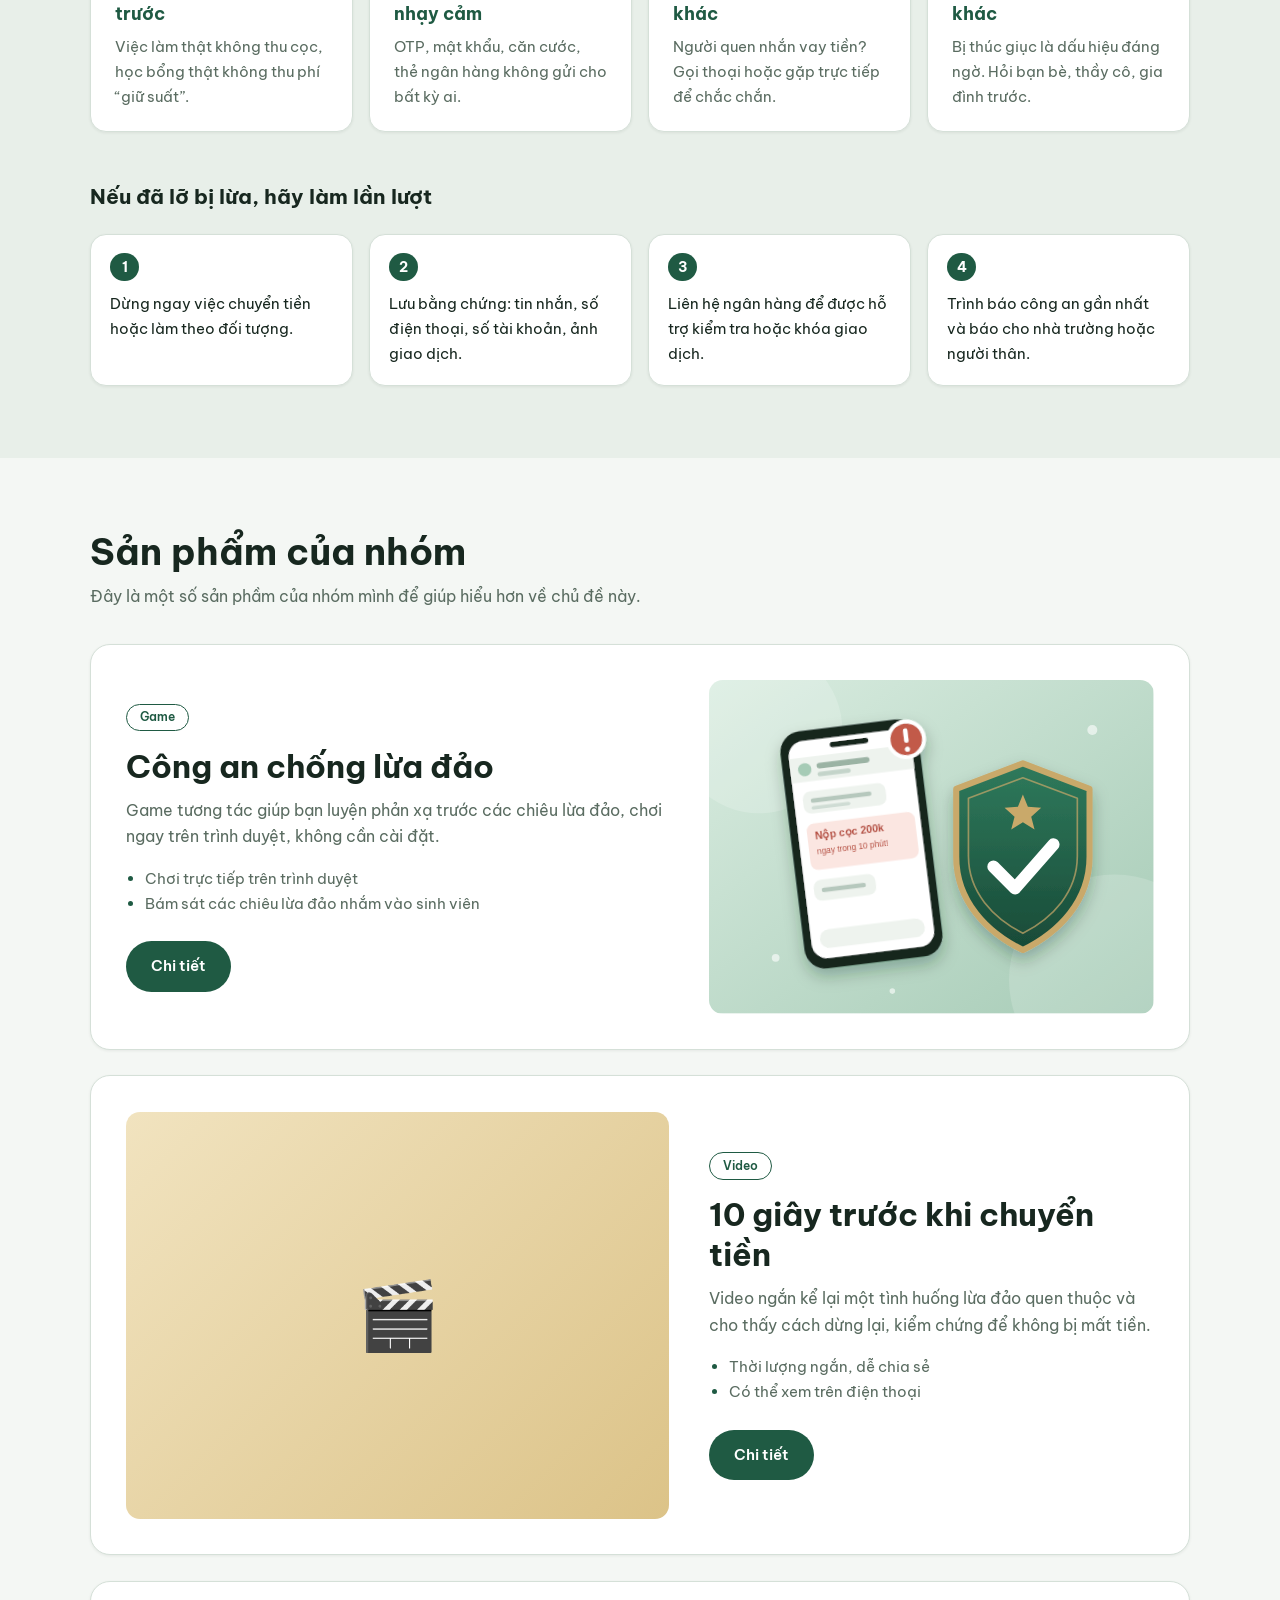
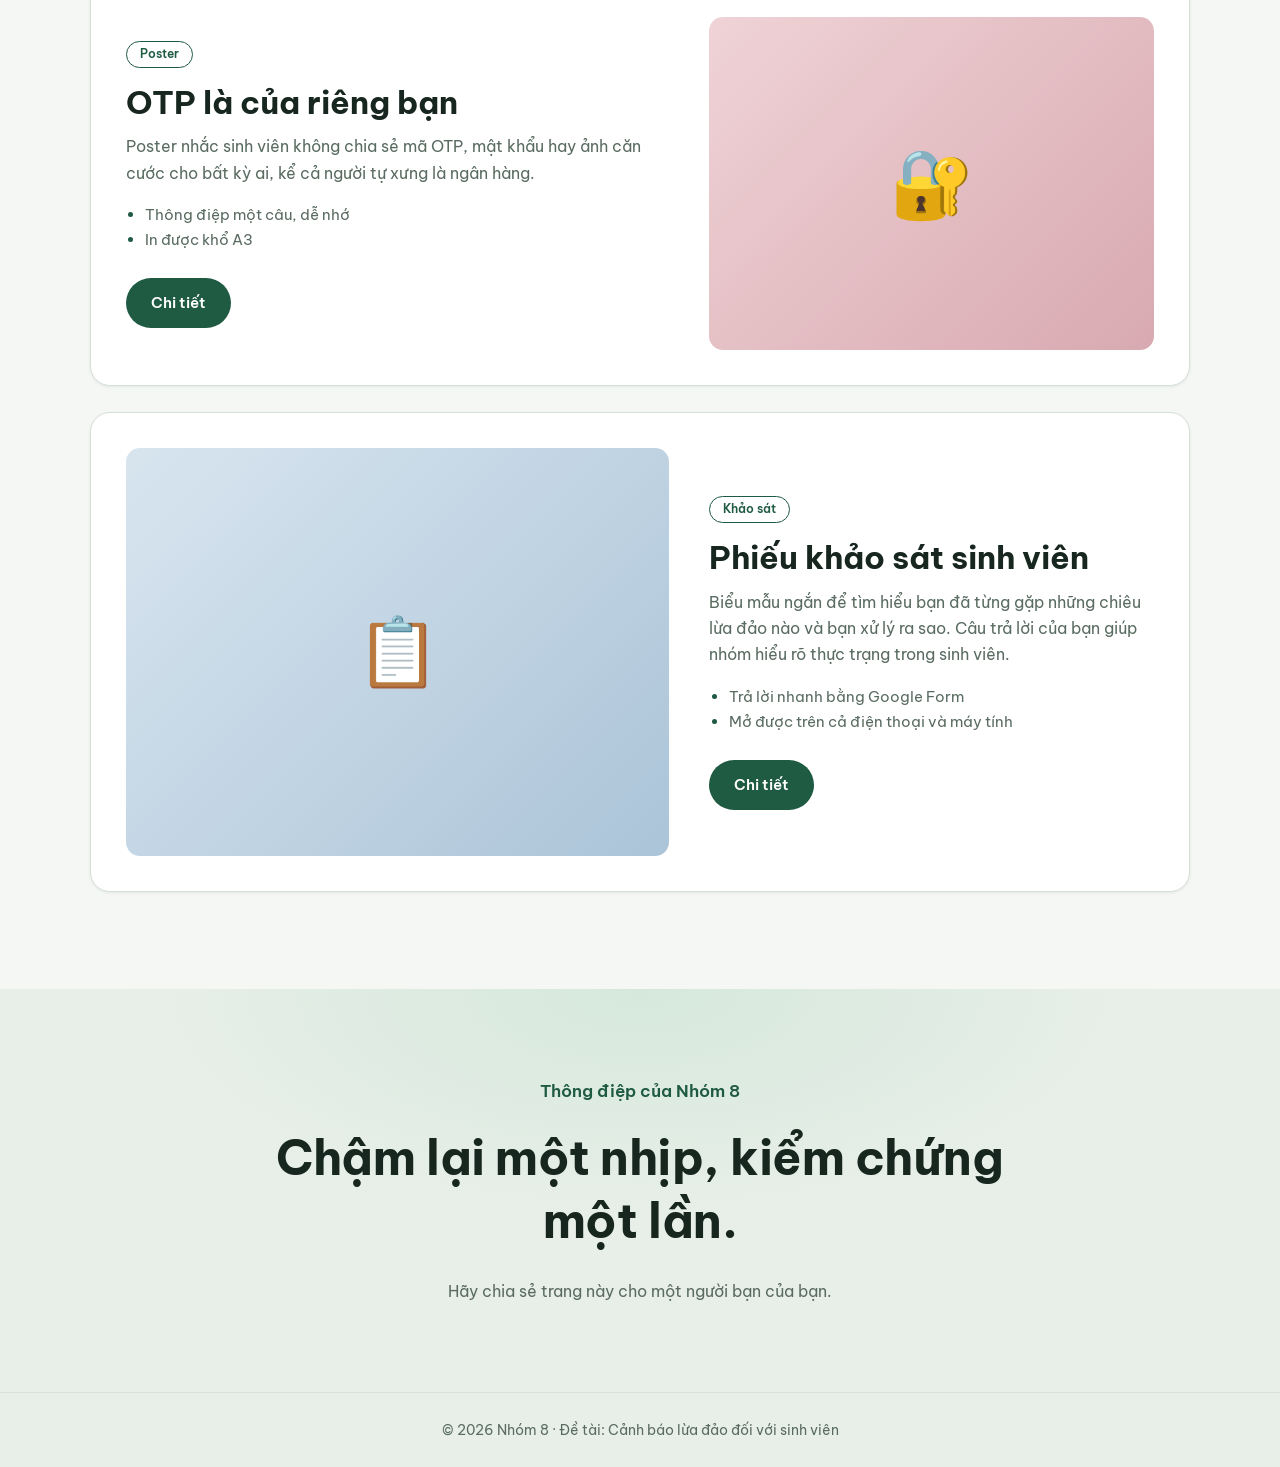
==== commit dd7fa078: "Add files via upload" ====
--- a/index.html
+++ b/index.html
@@ -23,6 +23,7 @@
         <ul>
           <li><a href="#thuc-trang">Thực trạng</a></li>
           <li><a href="#muc-tieu">Mục tiêu</a></li>
+          <li><a href="#chieu-tro">Chiêu trò</a></li>
           <li><a href="#phong-tranh">Phòng tránh</a></li>
           <li><a href="#san-pham">Sản phẩm</a></li>
           <li><a href="#thong-diep">Thông điệp</a></li>
@@ -36,8 +37,11 @@
         <div class="container hero-inner">
           <h1>Đừng để một tin nhắn lấy đi tiền của bạn</h1>
           <p>
-            Nhóm 8 tổng hợp những chiêu lừa đảo đang nhắm vào sinh viên và cách
-            để bạn nhận ra, tránh xa, rồi nhắc bạn bè cùng cảnh giác.
+            <strong>Chào mừng bạn đến với trang web của Nhóm 8.</strong> Chúng
+            mình thực hiện đề tài cảnh báo lừa đảo đối với sinh viên, một vấn đề
+            nhức nhối khi mỗi năm hàng nghìn tỷ đồng bị chiếm đoạt chỉ qua những
+            tin nhắn, cuộc gọi và đường link tưởng chừng vô hại. Hãy cùng tìm
+            hiểu để tự bảo vệ mình và những người xung quanh.
           </p>
           <div class="hero-actions">
             <a class="btn" href="#thuc-trang">Tìm hiểu ngay</a>
@@ -46,274 +50,317 @@
         </div>
       </section>
 
-      <!-- 1. THỰC TRẠNG -->
-      <section class="section alt" id="thuc-trang">
+      <!-- 1. THỰC TRẠNG: số liệu thực tế -->
+      <section class="section" id="thuc-trang">
         <div class="container">
           <div class="section-head">
-            <h2>Thực trạng: sinh viên là mục tiêu dễ nhắm tới</h2>
+            <h2>Thực trạng: lừa đảo trực tuyến là vấn đề có thật</h2>
             <p>
-              Cần tiền làm thêm, quen dùng mạng xã hội cả ngày và còn ít kinh
-              nghiệm xử lý tình huống. Kẻ lừa đảo lợi dụng đúng những điều đó.
+              Những con số từ Bộ Công an và Hiệp hội An ninh mạng quốc gia cho
+              thấy quy mô của vấn đề.
             </p>
           </div>
-          <div class="risks" id="risks">
+          <div class="risks" id="stats">
+            <!-- 1. Thiệt hại -->
             <article class="tile risk" tabindex="0">
               <div class="risk-main">
-                <div class="icon" aria-hidden="true">💼</div>
-                <h3>Việc nhẹ lương cao</h3>
-                <p>
-                  Tuyển cộng tác viên, đánh giá đơn hàng ảo, rồi yêu cầu nộp
-                  tiền cọc hoặc “nạp nhiệm vụ”.
+                <div class="stat-num">
+                  <small class="pre">hơn</small>
+                  <span class="num" data-to="8000" data-dec="0">8.000</span>
+                </div>
+                <div class="stat-unit">tỷ đồng</div>
+                <p class="stat-label">
+                  Thiệt hại ước tính do lừa đảo trực tuyến tại Việt Nam trong
+                  năm 2025.
                 </p>
-                <div class="sign">Dấu hiệu: đòi tiền trước</div>
+                <p class="stat-src">Nguồn: Bộ Công an</p>
               </div>
               <div class="risk-more">
                 <div class="more-in">
-                  <div class="examples">
-                    <p class="eg-title">Ví dụ hay gặp</p>
-                    <ul class="quotes">
-                      <li class="quote">
-                        “Làm tại nhà, lương 500k mỗi ngày, chỉ cần nộp 200k tiền
-                        cọc để nhận nhiệm vụ.”
-                      </li>
-                      <li class="quote">
-                        “Chỉ cần thả tim, đánh giá sản phẩm, hoàn tiền gốc kèm
-                        hoa hồng ngay trong 10 phút.”
-                      </li>
-                      <li class="quote">
-                        “Bạn làm sai nhiệm vụ nên cần nạp thêm để mở khóa và rút
-                        tiền.”
-                      </li>
-                    </ul>
-                  </div>
-                  <div class="stats">
-                    <dl class="rating">
-                      <dt>Mức độ nguy hiểm</dt>
-                      <dd class="danger">
-                        <span
-                          class="meter"
-                          role="img"
-                          aria-label="Mức độ nguy hiểm 3 trên 5"
-                          ><i class="on"></i><i class="on"></i><i class="on"></i
-                          ><i></i><i></i
-                        ></span>
-                      </dd>
-                      <dt>Mức độ phổ biến</dt>
-                      <dd class="common">
-                        <span
-                          class="meter"
-                          role="img"
-                          aria-label="Mức độ phổ biến 5 trên 5"
-                          ><i class="on"></i><i class="on"></i><i class="on"></i
-                          ><i class="on"></i><i class="on"></i
-                        ></span>
-                      </dd>
-                    </dl>
-                    <p class="why-bad">
-                      Mất tiền theo từng đợt: nạp lần đầu nhỏ, sau đó bị dụ nạp
-                      thêm để “rút lại tiền”.
+                  <div class="chart">
+                    <p class="chart-title">
+                      Thiệt hại ước tính qua các năm (tỷ đồng)
+                    </p>
+                    <div class="bars">
+                      <div class="bar-col">
+                        <div class="bar-wrap">
+                          <div class="bar-slot" style="--v: 75">
+                            <span class="bar-label">8.000 đến 10.000</span>
+                            <div class="bar-fill" style="--d: 0"></div>
+                          </div>
+                        </div>
+                        <div class="bar-year">2023</div>
+                      </div>
+                      <div class="bar-col">
+                        <div class="bar-wrap">
+                          <div class="bar-slot" style="--v: 100">
+                            <span class="bar-label">hơn 12.000</span>
+                            <div class="bar-fill" style="--d: 1"></div>
+                          </div>
+                        </div>
+                        <div class="bar-year">2024</div>
+                      </div>
+                      <div class="bar-col now">
+                        <div class="bar-wrap">
+                          <div class="bar-slot" style="--v: 66.7">
+                            <span class="bar-label">hơn 8.000</span>
+                            <div class="bar-fill" style="--d: 2"></div>
+                          </div>
+                        </div>
+                        <div class="bar-year">2025</div>
+                      </div>
+                    </div>
+                  </div>
+                  <div class="insight">
+                    <span class="delta"
+                      >▼ Giảm khoảng một phần ba so với 2024</span
+                    >
+                    <p>
+                      Thiệt hại năm 2025 thấp hơn năm 2024 nhưng vẫn ở mức hàng
+                      nghìn tỷ đồng.
+                    </p>
+                    <p class="note">
+                      Số liệu của Bộ Công an công bố ở các thời điểm khác nhau,
+                      nên các cột chỉ mang tính tham khảo.
                     </p>
                   </div>
                 </div>
               </div>
             </article>
+
+            <!-- 2. Tổng 2020-2025 -->
             <article class="tile risk" tabindex="0">
               <div class="risk-main">
-                <div class="icon" aria-hidden="true">📞</div>
-                <h3>Giả danh cơ quan chức năng</h3>
-                <p>
-                  Gọi tự xưng công an, tòa án, bưu điện, dọa liên quan vụ án để
-                  ép chuyển tiền.
+                <div class="stat-num">
+                  <small class="pre">gần</small>
+                  <span class="num" data-to="40000" data-dec="0">40.000</span>
+                </div>
+                <div class="stat-unit">tỷ đồng</div>
+                <p class="stat-label">
+                  Tổng số tiền bị chiếm đoạt trong giai đoạn 2020 đến 2025, qua
+                  24.295 vụ lừa đảo trực tuyến.
                 </p>
-                <div class="sign">Dấu hiệu: dọa dẫm, bắt giữ bí mật</div>
+                <p class="stat-src">Nguồn: Bộ Công an</p>
               </div>
               <div class="risk-more">
                 <div class="more-in">
-                  <div class="examples">
-                    <p class="eg-title">Ví dụ hay gặp</p>
-                    <ul class="quotes">
-                      <li class="quote">
-                        “Bạn liên quan đường dây rửa tiền. Không được nói với ai
-                        và phải chuyển tiền sang tài khoản an toàn.”
-                      </li>
-                      <li class="quote">
-                        “Đây là bưu điện, bạn có kiện hàng vi phạm pháp luật,
-                        hãy nghe máy làm việc với công an.”
-                      </li>
-                      <li class="quote">
-                        “Hãy cài ứng dụng này để chúng tôi xác minh danh tính và
-                        bảo vệ tài khoản của bạn.”
-                      </li>
-                    </ul>
-                  </div>
-                  <div class="stats">
-                    <dl class="rating">
-                      <dt>Mức độ nguy hiểm</dt>
-                      <dd class="danger">
+                  <div class="chart">
+                    <p class="chart-title">
+                      Trung bình mỗi năm trong 6 năm (nhóm tự tính)
+                    </p>
+                    <div class="minis">
+                      <div class="mini">
+                        <b>≈ 4.000</b><span>vụ mỗi năm</span>
+                      </div>
+                      <div class="mini">
+                        <b>≈ 6.700</b><span>tỷ đồng mỗi năm</span>
+                      </div>
+                      <div class="mini">
+                        <b>≈ 1,6</b><span>tỷ đồng mỗi vụ</span>
+                      </div>
+                    </div>
+                    <div class="hbars">
+                      <div class="hbar">
                         <span
-                          class="meter"
-                          role="img"
-                          aria-label="Mức độ nguy hiểm 5 trên 5"
-                          ><i class="on"></i><i class="on"></i><i class="on"></i
-                          ><i class="on"></i><i class="on"></i
-                        ></span>
-                      </dd>
-                      <dt>Mức độ phổ biến</dt>
-                      <dd class="common">
-                        <span
-                          class="meter"
-                          role="img"
-                          aria-label="Mức độ phổ biến 3 trên 5"
-                          ><i class="on"></i><i class="on"></i><i class="on"></i
-                          ><i></i><i></i
-                        ></span>
-                      </dd>
-                    </dl>
-                    <p class="why-bad">
-                      Đánh vào nỗi sợ nên nạn nhân dễ mất cả khoản lớn trong
-                      thời gian rất ngắn.
+                          ><i>Trung bình 2020 đến 2025</i><b>≈ 6.700</b></span
+                        >
+                        <div class="hbar-track">
+                          <div
+                            class="hbar-fill"
+                            style="--v: 83.4; --d: 0"
+                          ></div>
+                        </div>
+                      </div>
+                      <div class="hbar now">
+                        <span><i>Năm 2025</i><b>hơn 8.000</b></span>
+                        <div class="hbar-track">
+                          <div class="hbar-fill" style="--v: 100; --d: 1"></div>
+                        </div>
+                      </div>
+                    </div>
+                  </div>
+                  <div class="insight">
+                    <span class="delta bad"
+                      >▲ Năm 2025 cao hơn trung bình khoảng 20%</span
+                    >
+                    <p>
+                      Dù giảm so với 2024, thiệt hại năm 2025 vẫn nằm trên mức
+                      trung bình của cả giai đoạn.
+                    </p>
+                    <p class="note">
+                      Tội phạm lừa đảo nói chung được ghi nhận giảm hơn 20%
+                      trong năm 2025. Các số trung bình do nhóm tự tính từ tổng
+                      số vụ và tổng thiệt hại.
                     </p>
                   </div>
                 </div>
               </div>
             </article>
+
+            <!-- 3. Tỷ lệ nạn nhân -->
             <article class="tile risk" tabindex="0">
               <div class="risk-main">
-                <div class="icon" aria-hidden="true">👤</div>
-                <h3>Chiếm tài khoản mạng xã hội</h3>
-                <p>
-                  Dùng Facebook, Zalo của người quen để nhắn vay tiền hoặc nhờ
-                  chuyển khoản gấp.
+                <div class="stat-num">
+                  <span class="num" data-to="0.18" data-dec="2">0,18</span
+                  ><small>%</small>
+                </div>
+                <div class="stat-unit">người dùng bị lừa</div>
+                <p class="stat-label">
+                  Tỷ lệ người dùng cho biết từng bị lừa năm 2025 (khoảng 1 trong
+                  555 người), giảm từ 0,45% (1 trong 220 người) của năm 2024.
                 </p>
-                <div class="sign">Dấu hiệu: vay gấp, không nghe máy</div>
+                <p class="stat-src">Nguồn: Hiệp hội An ninh mạng quốc gia</p>
               </div>
               <div class="risk-more">
                 <div class="more-in">
-                  <div class="examples">
-                    <p class="eg-title">Ví dụ hay gặp</p>
-                    <ul class="quotes">
-                      <li class="quote">
-                        “Cho mình mượn 2 triệu gấp nha, tí chuyển lại. Mình đang
-                        không gọi được.”
-                      </li>
-                      <li class="quote">
-                        “Bạn ơi, có người đăng clip giống bạn này, xem thử đi”
-                        kèm một đường link lạ.
-                      </li>
-                      <li class="quote">
-                        “Mình nhập nhầm số tài khoản, bạn chuyển hộ mình qua số
-                        này nhé, mình trả liền.”
-                      </li>
-                    </ul>
-                  </div>
-                  <div class="stats">
-                    <dl class="rating">
-                      <dt>Mức độ nguy hiểm</dt>
-                      <dd class="danger">
-                        <span
-                          class="meter"
-                          role="img"
-                          aria-label="Mức độ nguy hiểm 3 trên 5"
-                          ><i class="on"></i><i class="on"></i><i class="on"></i
-                          ><i></i><i></i
-                        ></span>
-                      </dd>
-                      <dt>Mức độ phổ biến</dt>
-                      <dd class="common">
-                        <span
-                          class="meter"
-                          role="img"
-                          aria-label="Mức độ phổ biến 4 trên 5"
-                          ><i class="on"></i><i class="on"></i><i class="on"></i
-                          ><i class="on"></i><i></i
-                        ></span>
-                      </dd>
-                    </dl>
-                    <p class="why-bad">
-                      Lợi dụng lòng tin giữa bạn bè nên rất dễ trúng nếu không
-                      gọi xác minh.
+                  <div class="chart">
+                    <p class="chart-title">
+                      Mỗi chấm là một người dùng, chấm đỏ là nạn nhân
+                    </p>
+                    <div class="dotsets">
+                      <div class="dotset">
+                        <h5>Năm 2024: cứ 220 người có 1 nạn nhân</h5>
+                        <div class="dots" data-n="220" data-hit="96"></div>
+                      </div>
+                      <div class="dotset">
+                        <h5>Năm 2025: cứ 555 người có 1 nạn nhân</h5>
+                        <div class="dots" data-n="555" data-hit="301"></div>
+                      </div>
+                    </div>
+                  </div>
+                  <div class="insight">
+                    <span class="delta">▼ Giảm khoảng 60% so với 2024</span>
+                    <p>
+                      Đây là lần đầu tiên sau nhiều năm tỷ lệ người dùng bị lừa
+                      ghi nhận mức giảm.
+                    </p>
+                    <p class="note">
+                      Số liệu từ khảo sát 60.300 người dùng cá nhân. Giảm không
+                      có nghĩa là hết nguy cơ, vẫn cần cảnh giác.
                     </p>
                   </div>
                 </div>
               </div>
             </article>
+
+            <!-- 4. Tỷ lệ trình báo -->
             <article class="tile risk" tabindex="0">
               <div class="risk-main">
-                <div class="icon" aria-hidden="true">📱</div>
-                <h3>Vay tiền trá hình</h3>
-                <p>
-                  Ứng dụng “duyệt trong 5 phút” với lãi, phí ẩn rất cao, sau đó
-                  nhắn tin đòi nợ gây áp lực.
+                <div class="stat-num">
+                  <span class="num" data-to="32.12" data-dec="2">32,12</span
+                  ><small>%</small>
+                </div>
+                <div class="stat-unit">nạn nhân trình báo</div>
+                <p class="stat-label">
+                  Chỉ khoảng một phần ba nạn nhân cho biết đã báo sự việc với cơ
+                  quan chức năng.
                 </p>
-                <div class="sign">Dấu hiệu: xin quyền truy cập danh bạ</div>
+                <p class="stat-src">Nguồn: Hiệp hội An ninh mạng quốc gia</p>
               </div>
               <div class="risk-more">
                 <div class="more-in">
-                  <div class="examples">
-                    <p class="eg-title">Ví dụ hay gặp</p>
-                    <ul class="quotes">
-                      <li class="quote">
-                        “Duyệt vay trong 5 phút, không cần thế chấp, chỉ cần cho
-                        ứng dụng truy cập danh bạ.”
-                      </li>
-                      <li class="quote">
-                        “Đóng phí hồ sơ 5% trước, chúng tôi sẽ giải ngân ngay
-                        sau khi nhận được tiền.”
-                      </li>
-                      <li class="quote">
-                        “Quá hạn một ngày, chúng tôi sẽ gửi thông tin của bạn
-                        cho toàn bộ danh bạ.”
-                      </li>
-                    </ul>
-                  </div>
-                  <div class="stats">
-                    <dl class="rating">
-                      <dt>Mức độ nguy hiểm</dt>
-                      <dd class="danger">
-                        <span
-                          class="meter"
-                          role="img"
-                          aria-label="Mức độ nguy hiểm 4 trên 5"
-                          ><i class="on"></i><i class="on"></i><i class="on"></i
-                          ><i class="on"></i><i></i
-                        ></span>
-                      </dd>
-                      <dt>Mức độ phổ biến</dt>
-                      <dd class="common">
-                        <span
-                          class="meter"
-                          role="img"
-                          aria-label="Mức độ phổ biến 3 trên 5"
-                          ><i class="on"></i><i class="on"></i><i class="on"></i
-                          ><i></i><i></i
-                        ></span>
-                      </dd>
-                    </dl>
-                    <p class="why-bad">
-                      Nợ phình to rất nhanh, danh bạ bị dùng để quấy rối người
-                      thân và bạn bè.
+                  <div class="chart">
+                    <p class="chart-title">
+                      Tỷ lệ nạn nhân báo cơ quan chức năng
+                    </p>
+                    <div class="rings">
+                      <div class="ring-box">
+                        <div
+                          class="ring"
+                          style="--v: 45.69; --c: #9db5a6"
+                        ></div>
+                        <div class="ring-val">45,69%</div>
+                        <div class="ring-cap">Năm 2024</div>
+                      </div>
+                      <div class="ring-box">
+                        <div
+                          class="ring"
+                          style="--v: 32.12; --c: var(--danger)"
+                        ></div>
+                        <div class="ring-val">32,12%</div>
+                        <div class="ring-cap">Năm 2025</div>
+                      </div>
+                    </div>
+                  </div>
+                  <div class="insight">
+                    <span class="delta bad">▼ Giảm 13,57 điểm phần trăm</span>
+                    <p>
+                      Không trình báo khiến cơ quan chức năng thiếu dữ liệu để
+                      điều tra, xử lý và cảnh báo sớm cho cộng đồng.
+                    </p>
+                    <p class="note">
+                      Năm 2025 còn có 12,03% nạn nhân chấp nhận mất tiền và
+                      không làm gì thêm.
                     </p>
                   </div>
                 </div>
               </div>
             </article>
+
             <div class="risk-hint" aria-hidden="true">
-              Di chuột sang thẻ khác để xem tiếp
+              Di chuột sang số liệu khác để so sánh
             </div>
           </div>
           <p class="hint">
-            Di chuột (hoặc nhấn Tab) vào từng thẻ để xem ví dụ thực tế. Mức độ
-            do nhóm đánh giá, không phải số liệu thống kê.
+            Di chuột (hoặc nhấn Tab) vào từng ô số liệu để xem biểu đồ so sánh
+            với năm trước.
           </p>
           <div class="callout">
-            <strong>Điểm chung:</strong> luôn thúc giục bạn làm ngay, luôn đòi
-            chuyển tiền hoặc thông tin cá nhân.
+            Tỷ lệ nạn nhân đã giảm nhưng thiệt hại vẫn ở mức hàng nghìn tỷ đồng
+            mỗi năm. Vì nhiều nạn nhân không trình báo nên con số thực tế có thể
+            còn cao hơn. Các số liệu trên là của cả nước, chưa tách riêng nhóm
+            sinh viên.
           </div>
+          <p class="sources">
+            Nguồn tham khảo:
+            <a
+              href="https://baochinhphu.vn/toi-pham-mang-gay-thiet-hai-gan-40000-ty-dong-giai-doan-2020-2025-102251229175200352.htm"
+              target="_blank"
+              rel="noopener"
+              >Báo Chính phủ (Bộ Công an, 2020 đến 2025)</a
+            >,
+            <a
+              href="https://vov.vn/phap-luat/thiet-hai-tu-lua-dao-truc-tuyen-len-toi-8000-ty-dong-trong-nam-2025-post1286479.vov"
+              target="_blank"
+              rel="noopener"
+              >VOV (thiệt hại 2025)</a
+            >,
+            <a
+              href="https://vnexpress.net/lua-dao-mang-hinh-thanh-lang-nghe-gay-thiet-hai-12-000-ty-dong-4906410.html"
+              target="_blank"
+              rel="noopener"
+              >VnExpress (thiệt hại 2024)</a
+            >,
+            <a
+              href="https://vnexpress.net/nguoi-dan-bi-lua-dao-truc-tuyen-10-000-ty-dong-mot-nam-4758476.html"
+              target="_blank"
+              rel="noopener"
+              >VnExpress (thiệt hại 2023)</a
+            >,
+            <a
+              href="https://vietnamnet.vn/chi-32-12-nan-nhan-bi-lua-dao-truc-tuyen-co-bao-co-quan-chuc-nang-2479618.html"
+              target="_blank"
+              rel="noopener"
+              >VietNamNet (khảo sát NCA 2025)</a
+            >,
+            <a
+              href="https://www.sggp.org.vn/lua-dao-truc-tuyen-o-viet-nam-gay-thiet-hai-khoang-18900-ty-dong-post773272.html"
+              target="_blank"
+              rel="noopener"
+              >SGGP (khảo sát NCA 2024)</a
+            >,
+            <a
+              href="https://antoanthongtin.vn/tin/nguoi-dung-viet-nam-thiet-hai-hon-6000-ty-dong-do-lua-dao-truc-tuyen-trong-nam-2025"
+              target="_blank"
+              rel="noopener"
+              >An toàn thông tin (tỷ lệ không hành động 2025)</a
+            >.
+          </p>
         </div>
       </section>
 
-      <!-- 2. MỤC TIÊU -->
-      <section class="section" id="muc-tieu">
+      <!-- 2. MỤC TIÊU NHÓM -->
+      <section class="section alt" id="muc-tieu">
         <div class="container">
           <div class="section-head">
             <h2>Mục tiêu của dự án</h2>
@@ -347,7 +394,273 @@
         </div>
       </section>
 
-      <!-- 3. PHÒNG TRÁNH -->
+      <!-- 3. CÁC CHIÊU TRÒ PHỔ BIẾN -->
+      <section class="section" id="chieu-tro">
+        <div class="container">
+          <div class="section-head">
+            <h2>Các chiêu trò phổ biến</h2>
+            <p>
+              Cần tiền làm thêm, quen dùng mạng xã hội cả ngày và còn ít kinh
+              nghiệm xử lý tình huống. Kẻ lừa đảo lợi dụng đúng những điều đó.
+            </p>
+          </div>
+          <div class="risks" id="risks">
+            <article class="tile risk" tabindex="0">
+              <div class="risk-main">
+                <div class="icon" aria-hidden="true">💼</div>
+                <h3>Việc nhẹ lương cao</h3>
+                <p>
+                  Tuyển cộng tác viên, đánh giá đơn hàng ảo, rồi yêu cầu nộp
+                  tiền cọc hoặc “nạp nhiệm vụ”.
+                </p>
+                <div class="sign">Dấu hiệu: đòi tiền trước</div>
+              </div>
+              <div class="risk-more">
+                <div class="more-in">
+                  <div class="examples">
+                    <p class="eg-title">Ví dụ hay gặp</p>
+                    <ul class="quotes">
+                      <li class="quote">
+                        “Làm tại nhà, lương 500k mỗi ngày, chỉ cần nộp 200k tiền
+                        cọc để nhận nhiệm vụ.”
+                      </li>
+                      <li class="quote">
+                        “Chỉ cần thả tim, đánh giá sản phẩm, hoàn tiền gốc kèm
+                        hoa hồng ngay trong 10 phút.”
+                      </li>
+                      <li class="quote">
+                        “Bạn làm sai nhiệm vụ nên cần nạp thêm để mở khóa và rút
+                        tiền.”
+                      </li>
+                    </ul>
+                  </div>
+                  <div class="stats">
+                    <dl class="rating">
+                      <dt>Mức độ nguy hiểm</dt>
+                      <dd class="danger">
+                        <span
+                          class="meter"
+                          role="img"
+                          aria-label="Mức độ nguy hiểm 3 trên 5"
+                          ><i class="on"></i><i class="on"></i><i class="on"></i
+                          ><i></i><i></i
+                        ></span>
+                      </dd>
+                      <dt>Mức độ phổ biến</dt>
+                      <dd class="common">
+                        <span
+                          class="meter"
+                          role="img"
+                          aria-label="Mức độ phổ biến 5 trên 5"
+                          ><i class="on"></i><i class="on"></i><i class="on"></i
+                          ><i class="on"></i><i class="on"></i
+                        ></span>
+                      </dd>
+                    </dl>
+                    <p class="why-bad">
+                      Mất tiền theo từng đợt: nạp lần đầu nhỏ, sau đó bị dụ nạp
+                      thêm để “rút lại tiền”.
+                    </p>
+                  </div>
+                </div>
+              </div>
+            </article>
+            <article class="tile risk" tabindex="0">
+              <div class="risk-main">
+                <div class="icon" aria-hidden="true">📞</div>
+                <h3>Giả danh cơ quan chức năng</h3>
+                <p>
+                  Gọi tự xưng công an, tòa án, bưu điện, dọa liên quan vụ án để
+                  ép chuyển tiền.
+                </p>
+                <div class="sign">Dấu hiệu: dọa dẫm, bắt giữ bí mật</div>
+              </div>
+              <div class="risk-more">
+                <div class="more-in">
+                  <div class="examples">
+                    <p class="eg-title">Ví dụ hay gặp</p>
+                    <ul class="quotes">
+                      <li class="quote">
+                        “Bạn liên quan đường dây rửa tiền. Không được nói với ai
+                        và phải chuyển tiền sang tài khoản an toàn.”
+                      </li>
+                      <li class="quote">
+                        “Đây là bưu điện, bạn có kiện hàng vi phạm pháp luật,
+                        hãy nghe máy làm việc với công an.”
+                      </li>
+                      <li class="quote">
+                        “Hãy cài ứng dụng này để chúng tôi xác minh danh tính và
+                        bảo vệ tài khoản của bạn.”
+                      </li>
+                    </ul>
+                  </div>
+                  <div class="stats">
+                    <dl class="rating">
+                      <dt>Mức độ nguy hiểm</dt>
+                      <dd class="danger">
+                        <span
+                          class="meter"
+                          role="img"
+                          aria-label="Mức độ nguy hiểm 5 trên 5"
+                          ><i class="on"></i><i class="on"></i><i class="on"></i
+                          ><i class="on"></i><i class="on"></i
+                        ></span>
+                      </dd>
+                      <dt>Mức độ phổ biến</dt>
+                      <dd class="common">
+                        <span
+                          class="meter"
+                          role="img"
+                          aria-label="Mức độ phổ biến 3 trên 5"
+                          ><i class="on"></i><i class="on"></i><i class="on"></i
+                          ><i></i><i></i
+                        ></span>
+                      </dd>
+                    </dl>
+                    <p class="why-bad">
+                      Đánh vào nỗi sợ nên nạn nhân dễ mất cả khoản lớn trong
+                      thời gian rất ngắn.
+                    </p>
+                  </div>
+                </div>
+              </div>
+            </article>
+            <article class="tile risk" tabindex="0">
+              <div class="risk-main">
+                <div class="icon" aria-hidden="true">👤</div>
+                <h3>Chiếm tài khoản mạng xã hội</h3>
+                <p>
+                  Dùng Facebook, Zalo của người quen để nhắn vay tiền hoặc nhờ
+                  chuyển khoản gấp.
+                </p>
+                <div class="sign">Dấu hiệu: vay gấp, không nghe máy</div>
+              </div>
+              <div class="risk-more">
+                <div class="more-in">
+                  <div class="examples">
+                    <p class="eg-title">Ví dụ hay gặp</p>
+                    <ul class="quotes">
+                      <li class="quote">
+                        “Cho mình mượn 2 triệu gấp nha, tí chuyển lại. Mình đang
+                        không gọi được.”
+                      </li>
+                      <li class="quote">
+                        “Bạn ơi, có người đăng clip giống bạn này, xem thử đi”
+                        kèm một đường link lạ.
+                      </li>
+                      <li class="quote">
+                        “Mình nhập nhầm số tài khoản, bạn chuyển hộ mình qua số
+                        này nhé, mình trả liền.”
+                      </li>
+                    </ul>
+                  </div>
+                  <div class="stats">
+                    <dl class="rating">
+                      <dt>Mức độ nguy hiểm</dt>
+                      <dd class="danger">
+                        <span
+                          class="meter"
+                          role="img"
+                          aria-label="Mức độ nguy hiểm 3 trên 5"
+                          ><i class="on"></i><i class="on"></i><i class="on"></i
+                          ><i></i><i></i
+                        ></span>
+                      </dd>
+                      <dt>Mức độ phổ biến</dt>
+                      <dd class="common">
+                        <span
+                          class="meter"
+                          role="img"
+                          aria-label="Mức độ phổ biến 4 trên 5"
+                          ><i class="on"></i><i class="on"></i><i class="on"></i
+                          ><i class="on"></i><i></i
+                        ></span>
+                      </dd>
+                    </dl>
+                    <p class="why-bad">
+                      Lợi dụng lòng tin giữa bạn bè nên rất dễ trúng nếu không
+                      gọi xác minh.
+                    </p>
+                  </div>
+                </div>
+              </div>
+            </article>
+            <article class="tile risk" tabindex="0">
+              <div class="risk-main">
+                <div class="icon" aria-hidden="true">📱</div>
+                <h3>Vay tiền trá hình</h3>
+                <p>
+                  Ứng dụng “duyệt trong 5 phút” với lãi, phí ẩn rất cao, sau đó
+                  nhắn tin đòi nợ gây áp lực.
+                </p>
+                <div class="sign">Dấu hiệu: xin quyền truy cập danh bạ</div>
+              </div>
+              <div class="risk-more">
+                <div class="more-in">
+                  <div class="examples">
+                    <p class="eg-title">Ví dụ hay gặp</p>
+                    <ul class="quotes">
+                      <li class="quote">
+                        “Duyệt vay trong 5 phút, không cần thế chấp, chỉ cần cho
+                        ứng dụng truy cập danh bạ.”
+                      </li>
+                      <li class="quote">
+                        “Đóng phí hồ sơ 5% trước, chúng tôi sẽ giải ngân ngay
+                        sau khi nhận được tiền.”
+                      </li>
+                      <li class="quote">
+                        “Quá hạn một ngày, chúng tôi sẽ gửi thông tin của bạn
+                        cho toàn bộ danh bạ.”
+                      </li>
+                    </ul>
+                  </div>
+                  <div class="stats">
+                    <dl class="rating">
+                      <dt>Mức độ nguy hiểm</dt>
+                      <dd class="danger">
+                        <span
+                          class="meter"
+                          role="img"
+                          aria-label="Mức độ nguy hiểm 4 trên 5"
+                          ><i class="on"></i><i class="on"></i><i class="on"></i
+                          ><i class="on"></i><i></i
+                        ></span>
+                      </dd>
+                      <dt>Mức độ phổ biến</dt>
+                      <dd class="common">
+                        <span
+                          class="meter"
+                          role="img"
+                          aria-label="Mức độ phổ biến 3 trên 5"
+                          ><i class="on"></i><i class="on"></i><i class="on"></i
+                          ><i></i><i></i
+                        ></span>
+                      </dd>
+                    </dl>
+                    <p class="why-bad">
+                      Nợ phình to rất nhanh, danh bạ bị dùng để quấy rối người
+                      thân và bạn bè.
+                    </p>
+                  </div>
+                </div>
+              </div>
+            </article>
+            <div class="risk-hint" aria-hidden="true">
+              Di chuột sang thẻ khác để xem tiếp
+            </div>
+          </div>
+          <p class="hint">
+            Di chuột (hoặc nhấn Tab) vào từng thẻ để xem ví dụ thực tế. Mức độ
+            do nhóm đánh giá, không phải số liệu thống kê.
+          </p>
+          <div class="callout">
+            <strong>Điểm chung:</strong> luôn thúc giục bạn làm ngay, luôn đòi
+            chuyển tiền hoặc thông tin cá nhân.
+          </div>
+        </div>
+      </section>
+
+      <!-- 4. PHÒNG TRÁNH & NẾU ĐÃ BỊ LỪA -->
       <section class="section alt" id="phong-tranh">
         <div class="container">
           <div class="section-head">
@@ -406,8 +719,8 @@
           <div class="section-head">
             <h2>Sản phẩm của nhóm</h2>
             <p>
-              Một game, một video và một poster, mỗi sản phẩm có trang riêng để
-              xem chi tiết.
+              Đây là một số sản phầm của nhóm mình để giúp hiểu hơn về chủ đề
+              này.
             </p>
           </div>
 
@@ -689,6 +1002,26 @@
               <span aria-hidden="true">🔐</span>
             </div>
           </article>
+
+          <article class="feature reverse">
+            <div class="feature-text">
+              <span class="tag">Khảo sát</span>
+              <h3>Phiếu khảo sát sinh viên</h3>
+              <p>
+                Biểu mẫu ngắn để tìm hiểu bạn đã từng gặp những chiêu lừa đảo
+                nào và bạn xử lý ra sao. Câu trả lời của bạn giúp nhóm hiểu rõ
+                thực trạng trong sinh viên.
+              </p>
+              <ul>
+                <li>Trả lời nhanh bằng Google Form</li>
+                <li>Mở được trên cả điện thoại và máy tính</li>
+              </ul>
+              <a class="btn" href="khao-sat.html">Chi tiết</a>
+            </div>
+            <div class="thumb" style="--c1: #d8e5ef; --c2: #abc4d8">
+              <span aria-hidden="true">📋</span>
+            </div>
+          </article>
         </div>
       </section>
 
@@ -707,10 +1040,69 @@
     </footer>
 
     <script>
+      /* Tạo các chấm người dùng cho biểu đồ tỷ lệ nạn nhân */
+      document.querySelectorAll(".dots").forEach(function (box) {
+        var n = +box.dataset.n,
+          hit = +box.dataset.hit,
+          html = "";
+        for (var i = 0; i < n; i++)
+          html +=
+            '<span class="dot' +
+            (i === hit ? " hit" : "") +
+            '" style="--i:' +
+            i +
+            '"></span>';
+        box.innerHTML = html;
+      });
+    </script>
+    <script>
+      /* Đếm số khi cuộn tới phần Thực trạng (tắt nếu máy bật giảm chuyển động) */
+      (function () {
+        const nums = document.querySelectorAll(".num");
+        if (
+          !nums.length ||
+          matchMedia("(prefers-reduced-motion: reduce)").matches ||
+          !("IntersectionObserver" in window)
+        )
+          return;
+        const fmt = (v, d) =>
+          v.toLocaleString("vi-VN", {
+            minimumFractionDigits: d,
+            maximumFractionDigits: d,
+          });
+        nums.forEach((n) => {
+          n.textContent = fmt(0, +n.dataset.dec || 0);
+        });
+        const io = new IntersectionObserver(
+          (entries) =>
+            entries.forEach((en) => {
+              if (!en.isIntersecting) return;
+              io.unobserve(en.target);
+              const el = en.target,
+                to = parseFloat(el.dataset.to),
+                d = +el.dataset.dec || 0,
+                t0 = performance.now(),
+                dur = 1400;
+              (function tick(t) {
+                const p = Math.min((t - t0) / dur, 1),
+                  eased = 1 - Math.pow(1 - p, 3);
+                el.textContent = fmt(to * eased, d);
+                if (p < 1) requestAnimationFrame(tick);
+              })(t0);
+            }),
+          { threshold: 0.4 },
+        );
+        nums.forEach((n) => io.observe(n));
+      })();
+    </script>
+    <script>
+      /* Mở link là luôn bắt đầu từ đầu trang chủ (trừ khi link có kèm #mục cụ thể) */
+      if ("scrollRestoration" in history) history.scrollRestoration = "manual";
+      if (!location.hash) window.scrollTo(0, 0);
+    </script>
+    <script>
       /* Thẻ thực trạng: thẻ được chỉ dãn sang phải lên hàng đầu, các thẻ còn lại xuống hàng dưới */
-      (function () {
-        const box = document.getElementById("risks");
-        if (!box) return;
+      function expandGrid(box) {
         const cards = [...box.querySelectorAll(".risk")];
         const hint = box.querySelector(".risk-hint");
         const mq = matchMedia(
@@ -880,7 +1272,11 @@
             }
           });
         sync();
-      })();
+      }
+      ["risks", "stats"].forEach(function (id) {
+        var el = document.getElementById(id);
+        if (el) expandGrid(el);
+      });
     </script>
   </body>
 </html>
--- a/style.css
+++ b/style.css
@@ -176,3 +176,99 @@
 .thumb-art { overflow: hidden; padding: 0; }
 .thumb-art svg { display: block; width: 100%; height: 100%; }
 img.thumb { font-size: 1rem; } /* alt text không bị phóng to nếu ảnh lỗi */
+
+/* Thực trạng: số liệu */
+.stats-grid { display: grid; gap: 1.2rem; grid-template-columns: repeat(auto-fit, minmax(240px, 1fr)); }
+.stat { background: var(--panel); border: 1px solid var(--line); border-radius: var(--radius); padding: 1.6rem 1.5rem; box-shadow: 0 1px 3px rgba(23, 39, 31, .07); display: flex; flex-direction: column; }
+.stat-num { font-size: clamp(2rem, 4.2vw, 2.7rem); font-weight: 800; line-height: 1.1; letter-spacing: -.02em; color: var(--accent); margin-bottom: .8rem; }
+.stat-num small { font-size: .5em; font-weight: 700; letter-spacing: 0; }
+.stat-label { margin: 0 0 1rem; font-size: .95rem; color: var(--text); flex: 1; }
+.stat-src { margin: 0; padding-top: .7rem; border-top: 1px dashed var(--line); font-size: .8rem; color: var(--muted); }
+.sources { margin: 1.1rem 0 0; font-size: .82rem; color: var(--muted); }
+.sources a { color: var(--accent); text-decoration: underline; text-underline-offset: 2px; }
+
+/* Trang khảo sát */
+.form-frame { aspect-ratio: auto; height: min(80vh, 900px); min-height: 560px; padding: 0; background: var(--panel); }
+.form-frame iframe { background: #fff; }
+.form-empty { padding: 2rem; max-width: 46ch; }
+.form-empty code { background: var(--panel-hi); padding: .1rem .4rem; border-radius: 6px; font-size: .85rem; }
+
+/* ===== Ô số liệu: dãn ra kèm biểu đồ ===== */
+.stat-num { font-size: clamp(2rem, 3.4vw, 2.6rem); white-space: nowrap; margin-bottom: .1rem; }
+.stat-num .pre { font-size: .42em; font-weight: 600; letter-spacing: 0; color: var(--muted); margin-right: .15rem; }
+.stat-unit { margin-bottom: .8rem; font-size: .95rem; font-weight: 600; color: var(--accent); }
+
+.chart-title { margin: 0 0 .8rem; font-size: .85rem; font-weight: 600; color: var(--accent); }
+.insight { display: flex; flex-direction: column; gap: .9rem; }
+.insight p { margin: 0; font-size: .92rem; color: var(--text); }
+.insight .note { font-size: .78rem; color: var(--muted); }
+.delta { align-self: flex-start; display: inline-flex; align-items: center; gap: .4rem; padding: .45rem .95rem; border-radius: 999px; font-weight: 700; font-size: .88rem; background: rgba(var(--accent-rgb), .12); color: var(--accent); }
+.delta.bad { background: rgba(var(--warn-rgb), .14); color: var(--danger); }
+
+/* Cột đứng */
+.bars { display: flex; gap: 1rem; height: 210px; padding-top: 1.7rem; box-sizing: border-box; }
+.bar-col { flex: 1; min-width: 0; display: flex; flex-direction: column; }
+.bar-wrap { flex: 1; min-height: 0; display: flex; align-items: flex-end; }
+.bar-slot { position: relative; width: 100%; height: calc(var(--v) * 1%); }
+.bar-fill { height: 100%; border-radius: 8px 8px 0 0; background: #b7c9bd; transform-origin: bottom; }
+.bar-col.now .bar-fill { background: var(--accent); }
+.bar-label { position: absolute; bottom: 100%; left: 0; right: 0; padding-bottom: .25rem; text-align: center; font-size: .76rem; font-weight: 700; white-space: nowrap; }
+.bar-year { margin-top: .4rem; text-align: center; font-size: .82rem; color: var(--muted); }
+
+/* Số trung bình và cột ngang */
+.minis { display: grid; grid-template-columns: repeat(3, 1fr); gap: .7rem; margin-bottom: 1.2rem; }
+.mini { background: var(--panel-hi); border-radius: 12px; padding: .7rem .8rem; }
+.mini b { display: block; font-size: 1.2rem; line-height: 1.3; }
+.mini span { font-size: .75rem; color: var(--muted); }
+.hbars { display: grid; gap: .9rem; }
+.hbar > span { display: flex; justify-content: space-between; gap: .5rem; margin-bottom: .3rem; font-size: .82rem; }
+.hbar i { font-style: normal; color: var(--muted); }
+.hbar-track { height: 14px; border-radius: 8px; background: var(--panel-hi); overflow: hidden; }
+.hbar-fill { height: 100%; width: calc(var(--v) * 1%); border-radius: 8px; background: #b7c9bd; transform-origin: left; }
+.hbar.now .hbar-fill { background: var(--accent); }
+
+/* Chấm người dùng */
+.dotsets { display: grid; grid-template-columns: 1fr 1fr; gap: 1.2rem; }
+.dotset h5 { margin: 0 0 .6rem; font-size: .78rem; font-weight: 600; line-height: 1.4; }
+.dots { display: grid; grid-template-columns: repeat(auto-fill, 5px); gap: 2px; }
+.dot { width: 5px; height: 5px; border-radius: 50%; background: #c3d2c8; }
+.dot.hit { background: var(--danger); box-shadow: 0 0 0 3px rgba(var(--warn-rgb), .3); }
+
+/* Vòng tròn phần trăm */
+@property --p { syntax: "<number>"; inherits: false; initial-value: 0; }
+.rings { display: grid; grid-template-columns: 1fr 1fr; gap: 1rem; justify-items: center; }
+.ring-box { position: relative; width: 132px; text-align: center; }
+.ring { --p: var(--v); width: 132px; aspect-ratio: 1; border-radius: 50%;
+  background: conic-gradient(var(--c, var(--accent)) calc(var(--p) * 1%), var(--panel-hi) 0);
+  -webkit-mask: radial-gradient(farthest-side, transparent calc(100% - 15px), #000 calc(100% - 14px));
+          mask: radial-gradient(farthest-side, transparent calc(100% - 15px), #000 calc(100% - 14px));
+  transition: --p 1.1s cubic-bezier(.2, .8, .2, 1); }
+.ring-val { position: absolute; top: 0; left: 0; width: 132px; height: 132px; display: grid; place-items: center; font-size: 1.15rem; font-weight: 800; }
+.ring-cap { margin-top: .5rem; font-size: .82rem; color: var(--muted); }
+
+/* Hoạt ảnh: chỉ chạy ở chế độ động, khi thẻ được mở ra */
+.dynamic .bar-fill { transform: scaleY(0); transition: transform .2s; }
+.dynamic .hbar-fill { transform: scaleX(0); transition: transform .2s; }
+.dynamic .bar-label, .dynamic .hbar b { opacity: 0; transition: opacity .15s; }
+.dynamic .dot { opacity: 0; transition: opacity .15s; }
+.dynamic .ring { --p: 0; }
+.dynamic .risk.is-active .bar-fill { transform: scaleY(1); transition: transform .9s cubic-bezier(.2, .8, .2, 1) calc(.45s + var(--d, 0) * .14s); }
+.dynamic .risk.is-active .hbar-fill { transform: scaleX(1); transition: transform .9s cubic-bezier(.2, .8, .2, 1) calc(.45s + var(--d, 0) * .18s); }
+.dynamic .risk.is-active .bar-label, .dynamic .risk.is-active .hbar b { opacity: 1; transition: opacity .4s ease 1s; }
+.dynamic .risk.is-active .dot { opacity: 1; transition: opacity .35s ease calc(.4s + var(--i) * 1.3ms); }
+.dynamic .risk.is-active .ring { --p: var(--v); }
+
+@media (prefers-reduced-motion: reduce) {
+  .dynamic .bar-fill, .dynamic .hbar-fill { transform: none; }
+  .dynamic .dot, .dynamic .bar-label, .dynamic .hbar b { opacity: 1; }
+  .dynamic .ring { --p: var(--v); }
+}
+
+/* Chỉnh nhỏ: khoảng cách khi xếp dọc (điện thoại) và chiều cao cột */
+.insight { margin-top: 1rem; }
+.dynamic .insight { margin-top: 0; }
+.bar-col { height: 100%; }
+
+/* Làm chấm nạn nhân nổi bật hơn */
+.dot.hit { position: relative; z-index: 1; transform: scale(2.6); box-shadow: 0 0 0 2px rgba(var(--warn-rgb), .35); }
+.mini span { line-height: 1.35; }
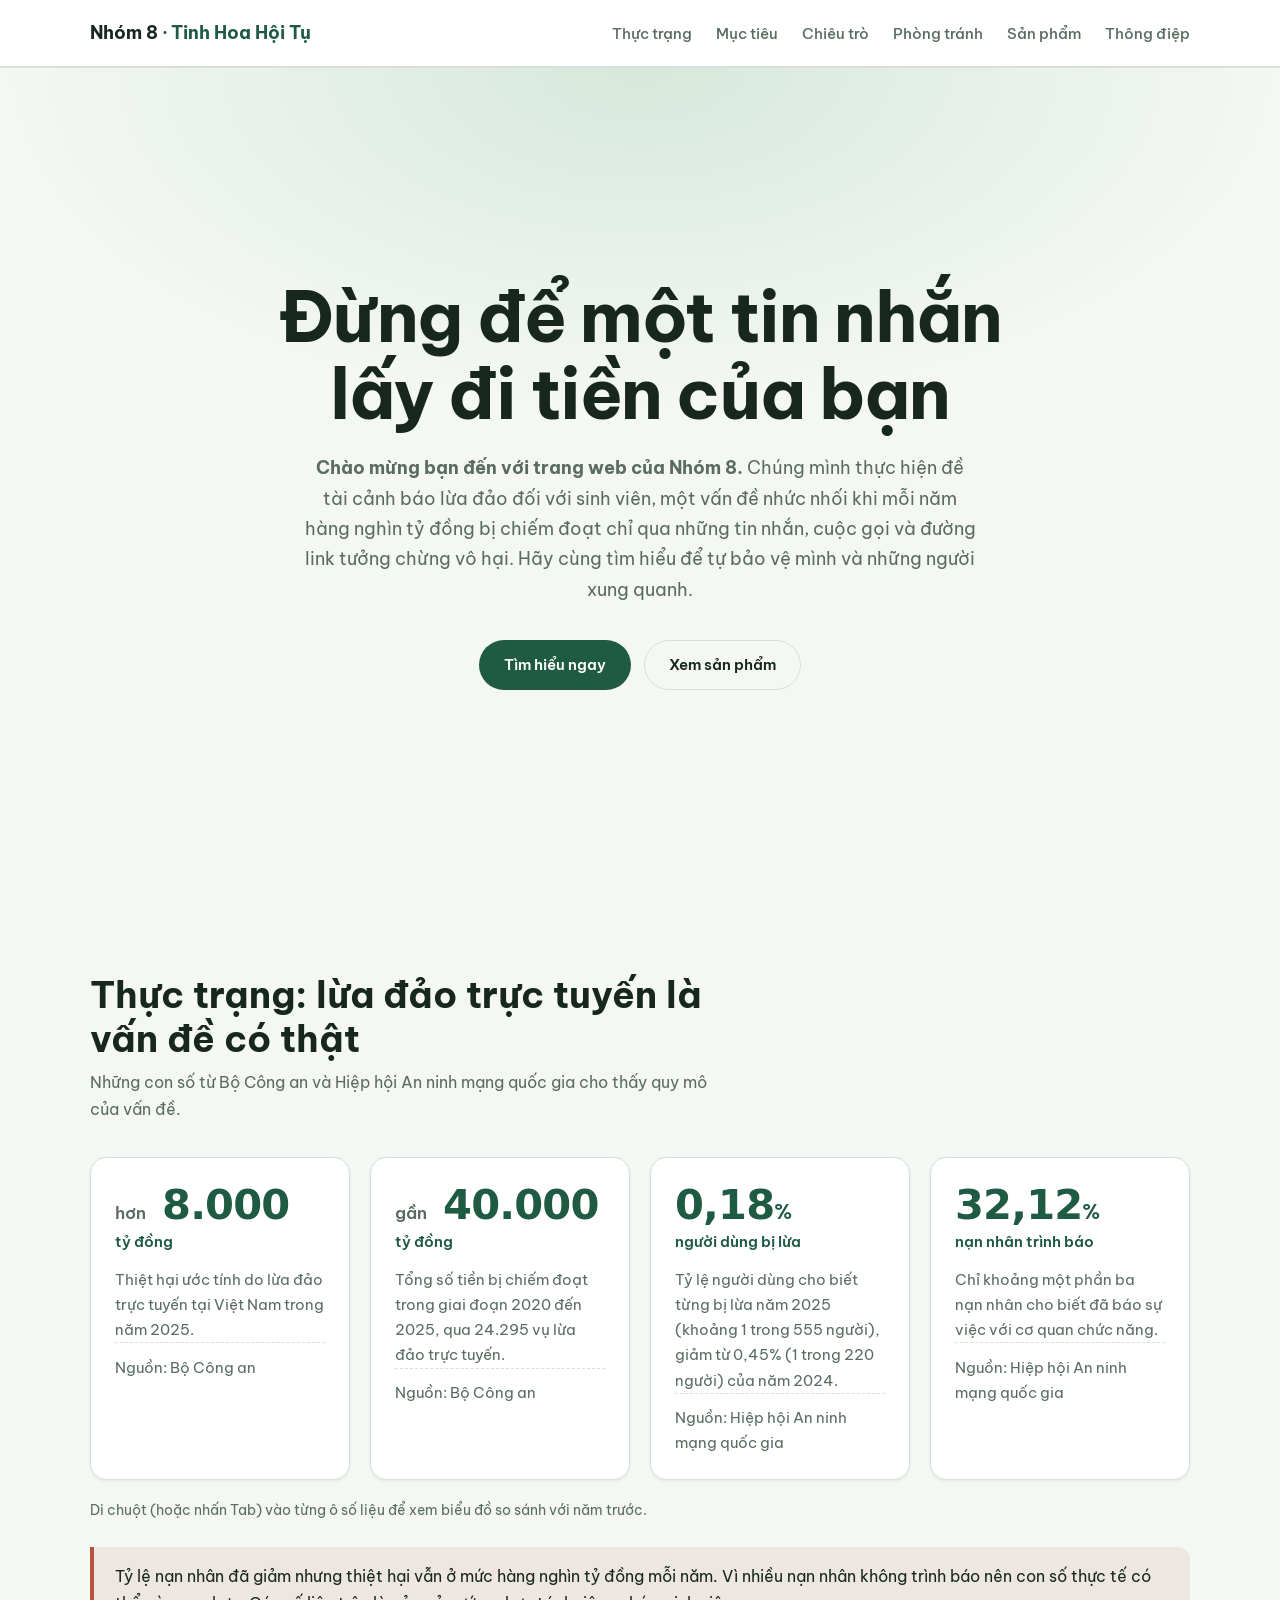
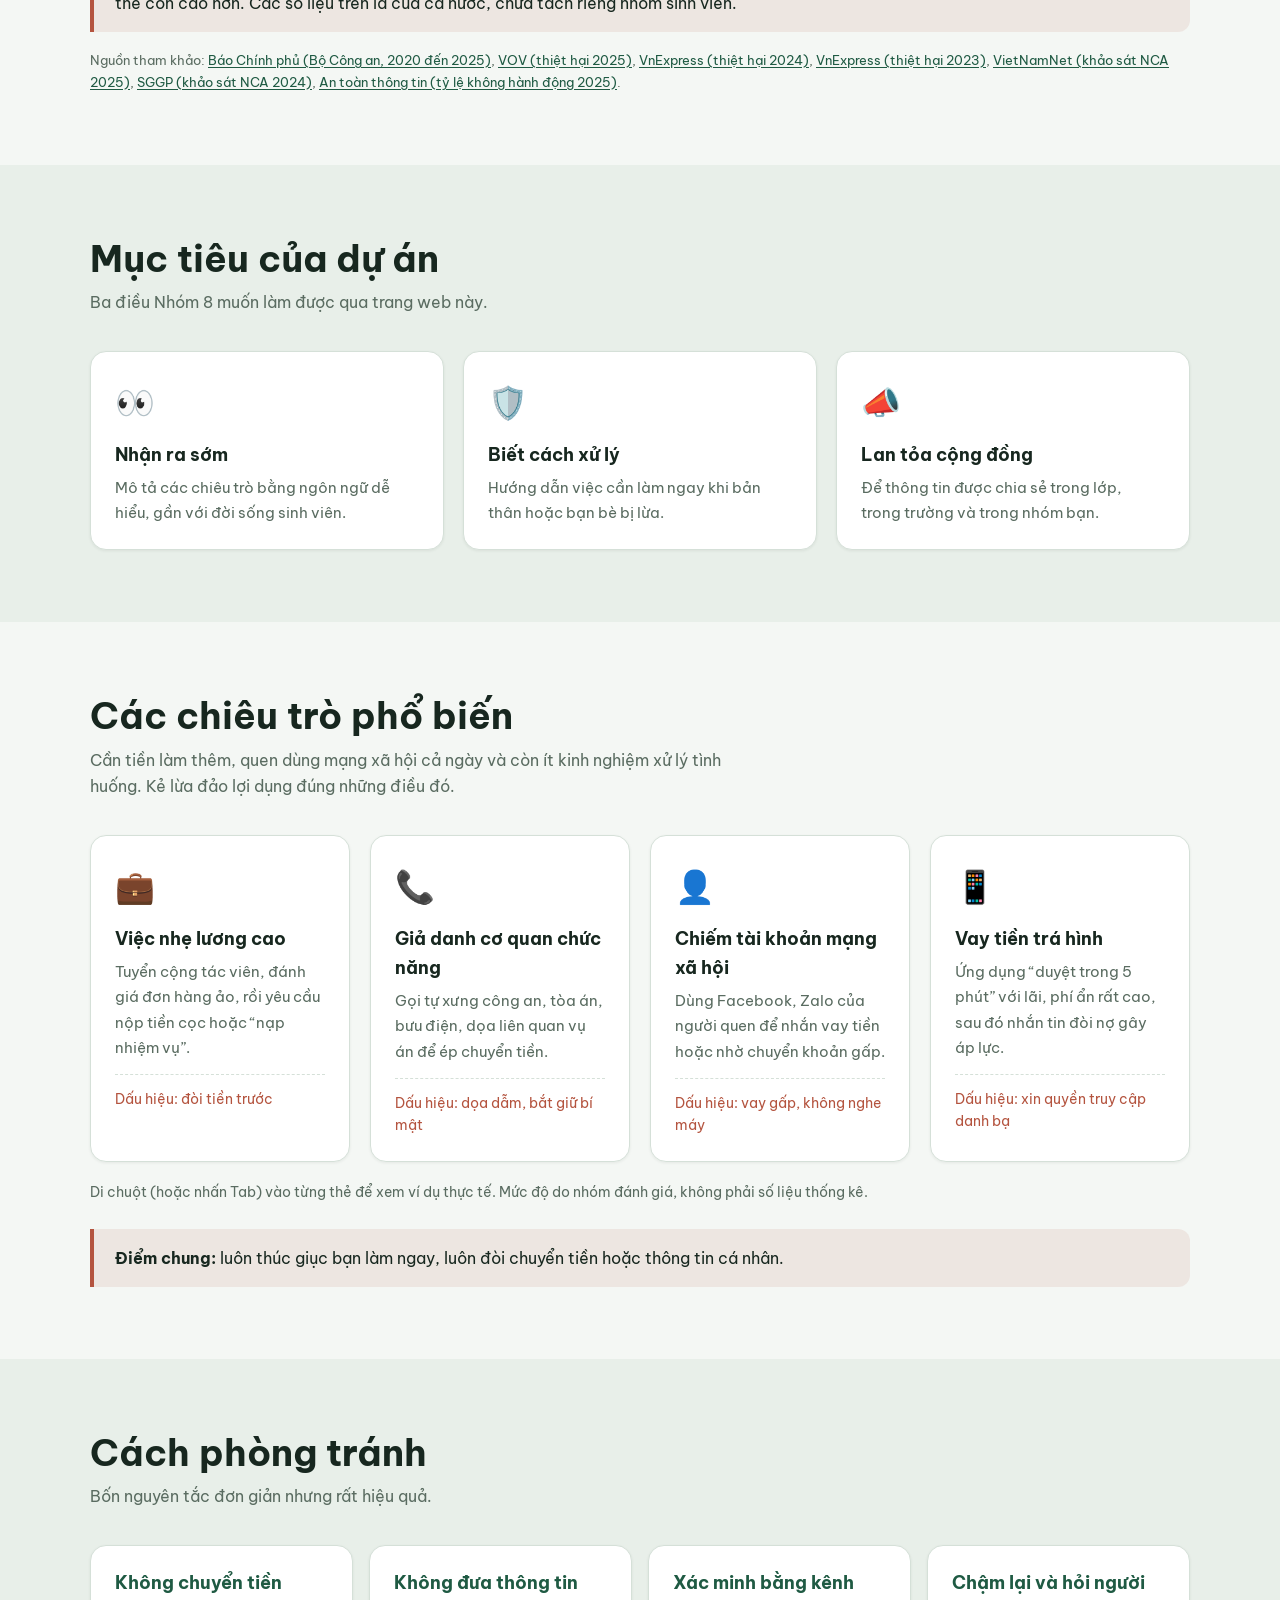
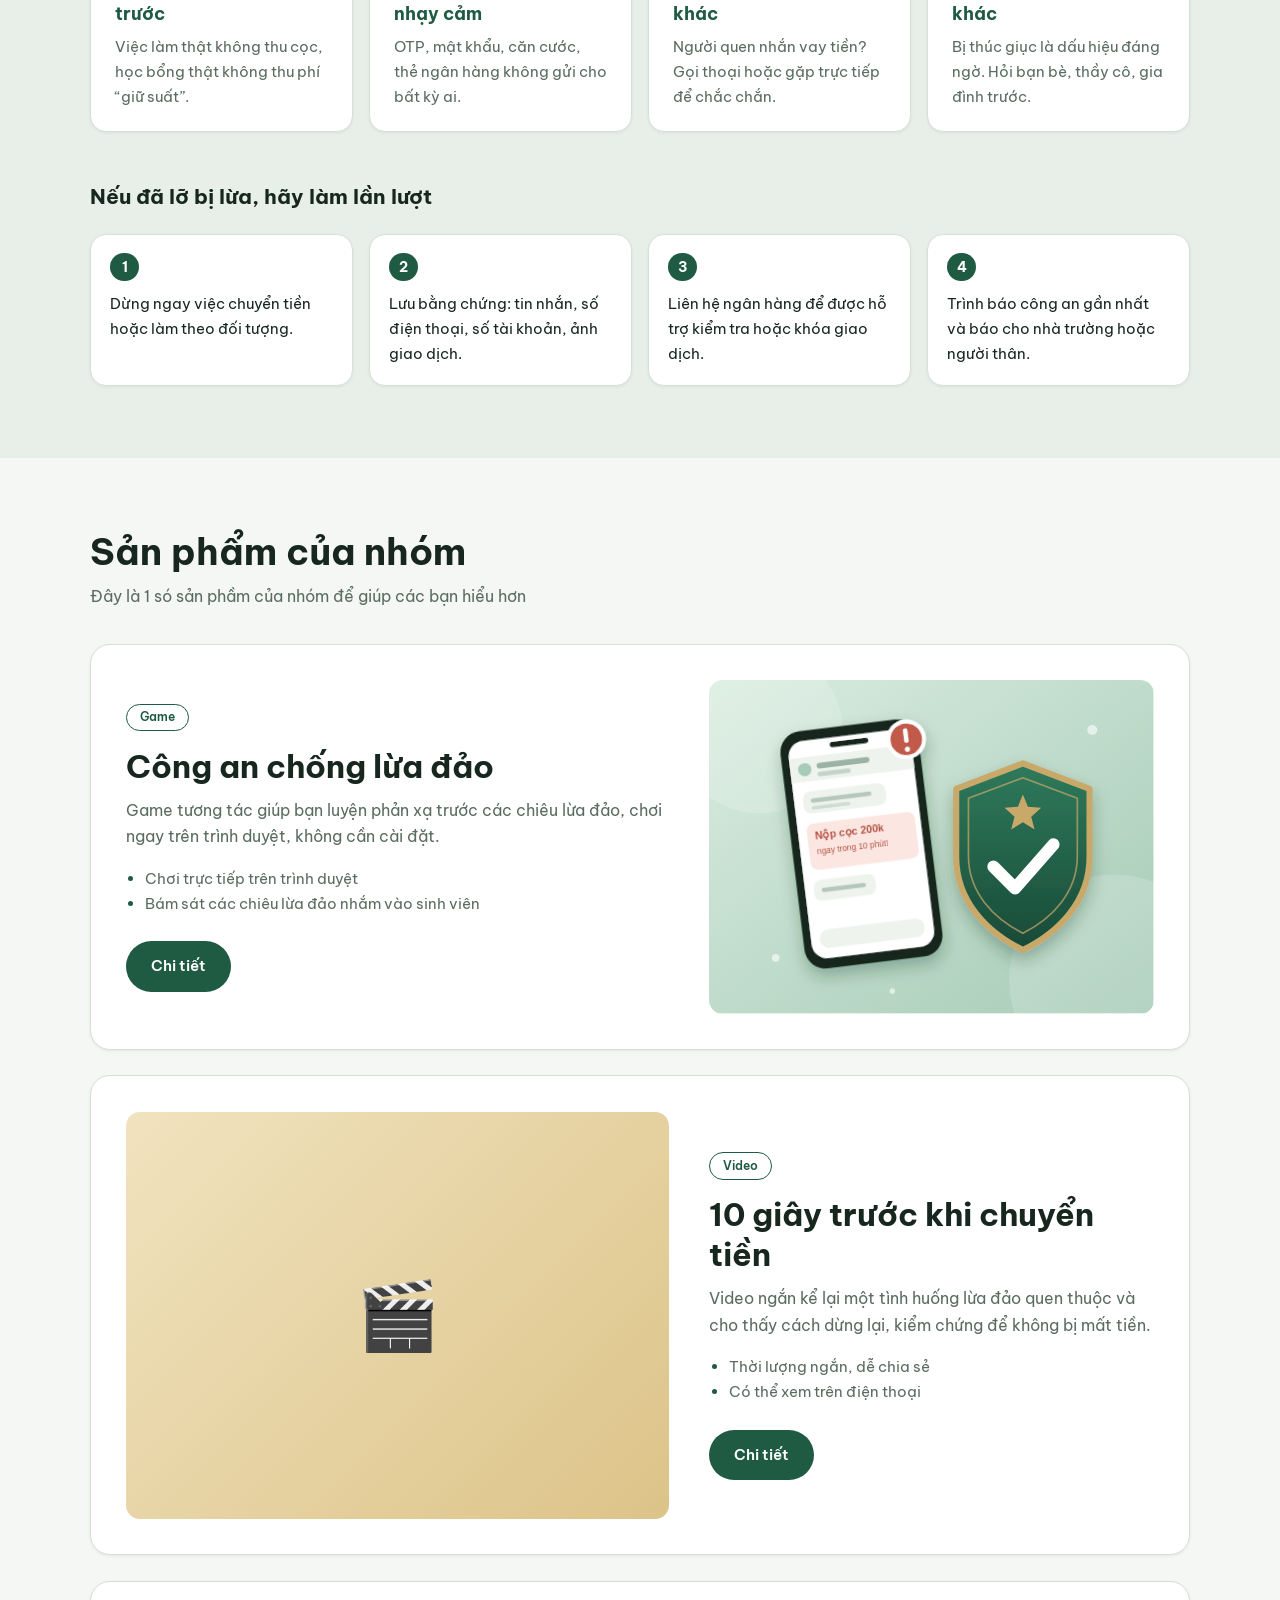
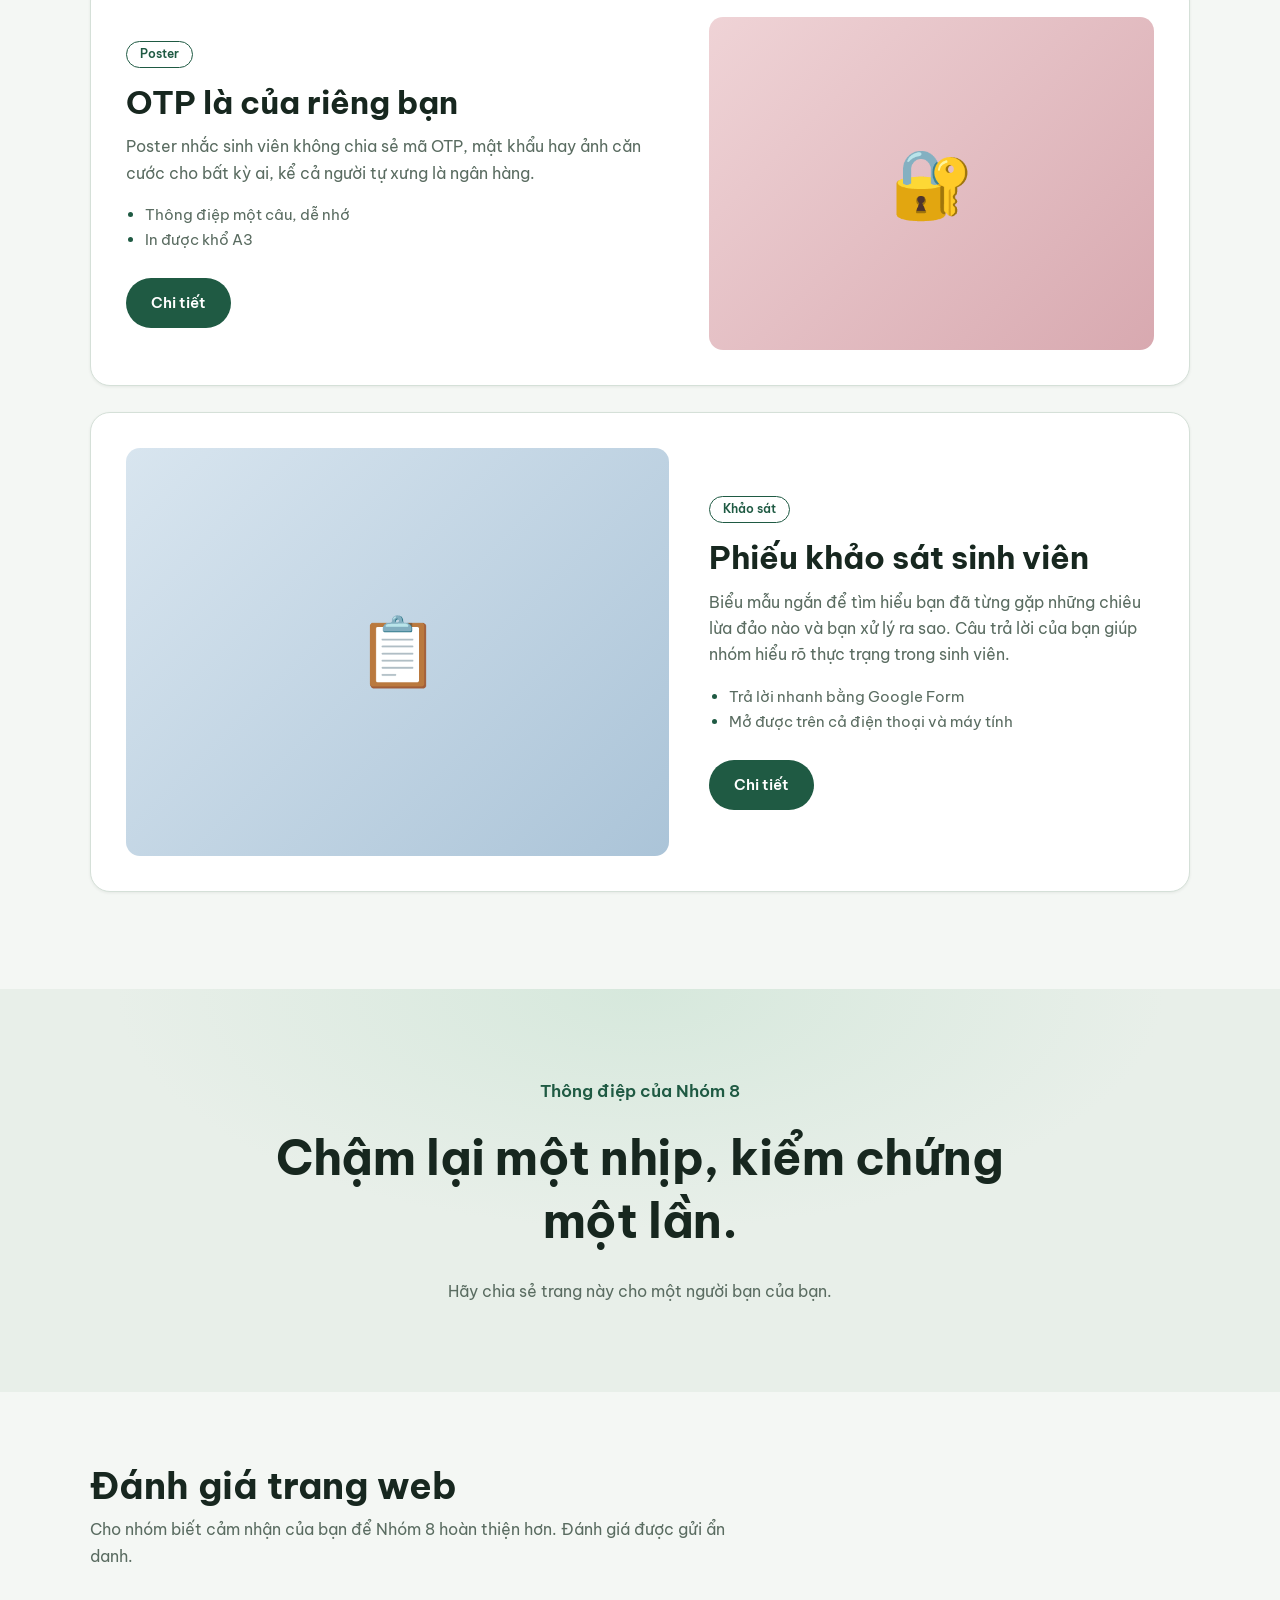
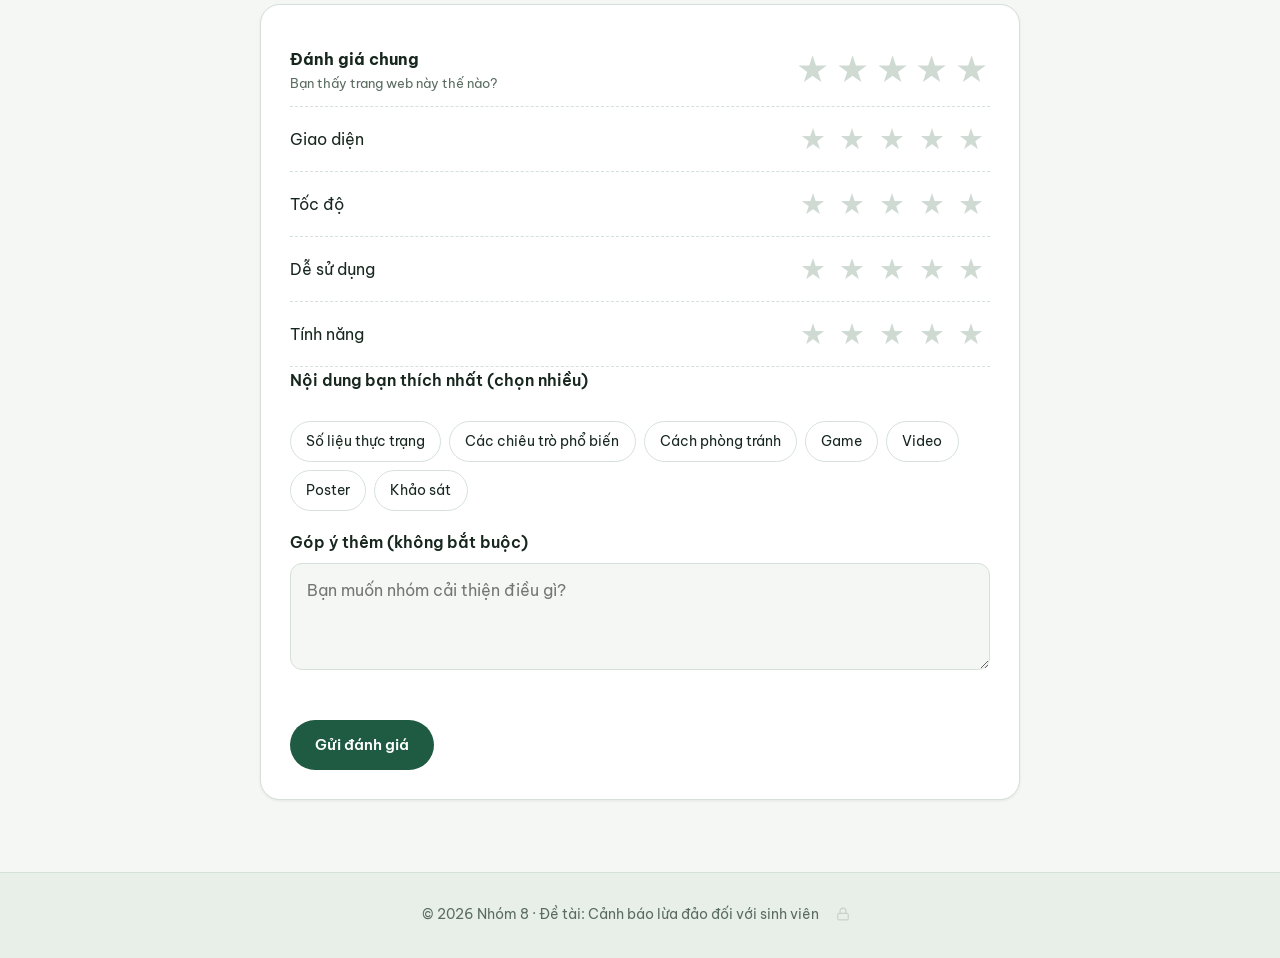
==== commit 31bd3133: "Add files via upload" ====
--- a/index.html
+++ b/index.html
@@ -302,8 +302,13 @@
             </div>
           </div>
           <p class="hint">
-            Di chuột (hoặc nhấn Tab) vào từng ô số liệu để xem biểu đồ so sánh
-            với năm trước.
+            <span class="hint-hover"
+              >Di chuột (hoặc nhấn Tab) vào từng ô số liệu để xem biểu đồ so
+              sánh với năm trước.</span
+            ><span class="hint-touch"
+              >Chạm vào từng ô số liệu để xem biểu đồ so sánh với năm
+              trước.</span
+            >
           </p>
           <div class="callout">
             Tỷ lệ nạn nhân đã giảm nhưng thiệt hại vẫn ở mức hàng nghìn tỷ đồng
@@ -650,8 +655,12 @@
             </div>
           </div>
           <p class="hint">
-            Di chuột (hoặc nhấn Tab) vào từng thẻ để xem ví dụ thực tế. Mức độ
-            do nhóm đánh giá, không phải số liệu thống kê.
+            <span class="hint-hover"
+              >Di chuột (hoặc nhấn Tab) vào từng thẻ để xem ví dụ thực tế.</span
+            ><span class="hint-touch"
+              >Chạm vào từng thẻ để xem ví dụ thực tế.</span
+            >
+            Mức độ do nhóm đánh giá, không phải số liệu thống kê.
           </p>
           <div class="callout">
             <strong>Điểm chung:</strong> luôn thúc giục bạn làm ngay, luôn đòi
@@ -718,10 +727,7 @@
         <div class="container">
           <div class="section-head">
             <h2>Sản phẩm của nhóm</h2>
-            <p>
-              Đây là một số sản phầm của nhóm mình để giúp hiểu hơn về chủ đề
-              này.
-            </p>
+            <p>Đây là 1 só sản phầm của nhóm để giúp các bạn hiểu hơn</p>
           </div>
 
           <article class="feature">
@@ -1033,11 +1039,136 @@
           <p>Hãy chia sẻ trang này cho một người bạn của bạn.</p>
         </div>
       </section>
+
+      <!-- 6. ĐÁNH GIÁ TRANG WEB -->
+      <section class="section" id="danh-gia">
+        <div class="container">
+          <div class="section-head">
+            <h2>Đánh giá trang web</h2>
+            <p>
+              Cho nhóm biết cảm nhận của bạn để Nhóm 8 hoàn thiện hơn. Đánh giá
+              được gửi ẩn danh.
+            </p>
+          </div>
+          <form class="rate-card" id="rateForm" novalidate>
+            <div class="rate-row rate-overall">
+              <div>
+                <strong>Đánh giá chung</strong
+                ><small>Bạn thấy trang web này thế nào?</small>
+              </div>
+              <div class="stars" data-name="overall"></div>
+            </div>
+            <div class="rate-row">
+              <span>Giao diện</span>
+              <div class="stars" data-name="giaoDien"></div>
+            </div>
+            <div class="rate-row">
+              <span>Tốc độ</span>
+              <div class="stars" data-name="tocDo"></div>
+            </div>
+            <div class="rate-row">
+              <span>Dễ sử dụng</span>
+              <div class="stars" data-name="deSuDung"></div>
+            </div>
+            <div class="rate-row">
+              <span>Tính năng</span>
+              <div class="stars" data-name="tinhNang"></div>
+            </div>
+            <fieldset class="rate-feat">
+              <legend>Nội dung bạn thích nhất (chọn nhiều)</legend>
+              <div class="chips">
+                <label class="chip"
+                  ><input
+                    type="checkbox"
+                    name="feat"
+                    value="Số liệu thực trạng"
+                  /><span>Số liệu thực trạng</span></label
+                ><label class="chip"
+                  ><input
+                    type="checkbox"
+                    name="feat"
+                    value="Các chiêu trò phổ biến"
+                  /><span>Các chiêu trò phổ biến</span></label
+                ><label class="chip"
+                  ><input
+                    type="checkbox"
+                    name="feat"
+                    value="Cách phòng tránh"
+                  /><span>Cách phòng tránh</span></label
+                ><label class="chip"
+                  ><input type="checkbox" name="feat" value="Game" /><span
+                    >Game</span
+                  ></label
+                ><label class="chip"
+                  ><input type="checkbox" name="feat" value="Video" /><span
+                    >Video</span
+                  ></label
+                ><label class="chip"
+                  ><input type="checkbox" name="feat" value="Poster" /><span
+                    >Poster</span
+                  ></label
+                ><label class="chip"
+                  ><input type="checkbox" name="feat" value="Khảo sát" /><span
+                    >Khảo sát</span
+                  ></label
+                >
+              </div>
+            </fieldset>
+            <label class="rate-note"
+              >Góp ý thêm (không bắt buộc)<textarea
+                name="comment"
+                maxlength="300"
+                rows="3"
+                placeholder="Bạn muốn nhóm cải thiện điều gì?"
+              ></textarea>
+            </label>
+            <p class="rate-msg" id="rateMsg" role="status"></p>
+            <button class="btn" type="submit">Gửi đánh giá</button>
+          </form>
+          <div class="rate-card rate-thanks" id="rateThanks" hidden>
+            <div class="thanks-ico" aria-hidden="true">★</div>
+            <h3>Cảm ơn bạn đã đánh giá!</h3>
+            <p>Ý kiến của bạn giúp Nhóm 8 hoàn thiện trang web hơn.</p>
+            <button class="btn ghost" type="button" id="rateAgain">
+              Gửi đánh giá khác
+            </button>
+          </div>
+        </div>
+      </section>
     </main>
 
     <footer class="site-footer">
-      © 2026 Nhóm 8 · Đề tài: Cảnh báo lừa đảo đối với sinh viên
+      © 2026 Nhóm 8 · Đề tài: Cảnh báo lừa đảo đối với sinh viên<button
+        class="admin-trigger"
+        id="adminOpen"
+        type="button"
+        aria-label="Khu vực quản trị"
+        title="Quản trị"
+      >
+        <svg
+          viewBox="0 0 24 24"
+          width="14"
+          height="14"
+          fill="none"
+          stroke="currentColor"
+          stroke-width="2"
+          stroke-linecap="round"
+          stroke-linejoin="round"
+          aria-hidden="true"
+        >
+          <rect x="3" y="11" width="18" height="11" rx="2" />
+          <path d="M7 11V7a5 5 0 0 1 10 0v4" />
+        </svg>
+      </button>
     </footer>
+
+    <dialog
+      id="adminDlg"
+      class="adm-dlg"
+      aria-label="Bảng điều khiển Admin"
+    ></dialog>
+    <script src="site-data.js"></script>
+    <script src="feedback.js"></script>
 
     <script>
       /* Tạo các chấm người dùng cho biểu đồ tỷ lệ nạn nhân */
@@ -1096,6 +1227,43 @@
       })();
     </script>
     <script>
+      /* Điện thoại: các thẻ hiện dần khi cuộn tới */
+      (function () {
+        if (
+          matchMedia("(prefers-reduced-motion: reduce)").matches ||
+          !("IntersectionObserver" in window)
+        )
+          return;
+        if (
+          matchMedia(
+            "(min-width: 901px) and (hover: hover) and (pointer: fine)",
+          ).matches
+        )
+          return;
+        var els = document.querySelectorAll(
+          ".section .tile, .feature, .rule, .steps li, .callout, .rate-card",
+        );
+        var io = new IntersectionObserver(
+          function (list) {
+            list.forEach(function (e) {
+              if (!e.isIntersecting) return;
+              e.target.classList.add("in");
+              io.unobserve(e.target);
+              setTimeout(function () {
+                e.target.style.transitionDelay = "";
+              }, 1100);
+            });
+          },
+          { threshold: 0.12 },
+        );
+        els.forEach(function (el, i) {
+          el.classList.add("reveal");
+          el.style.transitionDelay = (i % 3) * 90 + "ms";
+          io.observe(el);
+        });
+      })();
+    </script>
+    <script>
       /* Mở link là luôn bắt đầu từ đầu trang chủ (trừ khi link có kèm #mục cụ thể) */
       if ("scrollRestoration" in history) history.scrollRestoration = "manual";
       if (!location.hash) window.scrollTo(0, 0);
@@ -1235,6 +1403,43 @@
             setActive(null);
         });
 
+        /* Điện thoại / máy tính bảng: chạm để mở, chạm lần nữa để đóng (mở một thẻ tại một thời điểm) */
+        const isTouch = () => box.classList.contains("touch");
+        function toggleTouch(card) {
+          const wasOpen = card.classList.contains("is-active");
+          cards.forEach((c) => {
+            c.classList.remove("is-active");
+            c.setAttribute("aria-expanded", "false");
+          });
+          if (wasOpen) return;
+          card.classList.add("is-active");
+          card.setAttribute("aria-expanded", "true");
+          setTimeout(() => {
+            const r = card.getBoundingClientRect();
+            if (r.top < 100 || r.bottom > innerHeight - 10)
+              scrollTo({ top: scrollY + r.top - 104, behavior: "smooth" });
+          }, 560);
+        }
+        box.addEventListener("click", (e) => {
+          if (!isTouch()) return;
+          const c = e.target.closest(".risk");
+          if (!c) return;
+          if (
+            c.classList.contains("is-active") &&
+            e.target.closest(".risk-more")
+          )
+            return;
+          toggleTouch(c);
+        });
+        box.addEventListener("keydown", (e) => {
+          if (!isTouch() || (e.key !== "Enter" && e.key !== " ")) return;
+          const c = e.target.closest(".risk");
+          if (c) {
+            e.preventDefault();
+            toggleTouch(c);
+          }
+        });
+
         function enable() {
           box.classList.add("dynamic");
           measure();
@@ -1250,7 +1455,23 @@
           active = prev = null;
         }
         function sync() {
-          if (!mq.matches) return disable();
+          if (!mq.matches) {
+            if (isDynamic()) disable();
+            if (!isTouch()) {
+              box.classList.add("touch");
+              cards.forEach(function (c) {
+                c.setAttribute("aria-expanded", "false");
+              });
+            }
+            return;
+          }
+          if (isTouch()) {
+            box.classList.remove("touch");
+            cards.forEach(function (c) {
+              c.classList.remove("is-active");
+              c.removeAttribute("aria-expanded");
+            });
+          }
           if (!isDynamic()) return enable();
           box.classList.remove("ready");
           measure();
--- a/style.css
+++ b/style.css
@@ -247,21 +247,21 @@
 .ring-cap { margin-top: .5rem; font-size: .82rem; color: var(--muted); }
 
 /* Hoạt ảnh: chỉ chạy ở chế độ động, khi thẻ được mở ra */
-.dynamic .bar-fill { transform: scaleY(0); transition: transform .2s; }
-.dynamic .hbar-fill { transform: scaleX(0); transition: transform .2s; }
-.dynamic .bar-label, .dynamic .hbar b { opacity: 0; transition: opacity .15s; }
-.dynamic .dot { opacity: 0; transition: opacity .15s; }
-.dynamic .ring { --p: 0; }
-.dynamic .risk.is-active .bar-fill { transform: scaleY(1); transition: transform .9s cubic-bezier(.2, .8, .2, 1) calc(.45s + var(--d, 0) * .14s); }
-.dynamic .risk.is-active .hbar-fill { transform: scaleX(1); transition: transform .9s cubic-bezier(.2, .8, .2, 1) calc(.45s + var(--d, 0) * .18s); }
-.dynamic .risk.is-active .bar-label, .dynamic .risk.is-active .hbar b { opacity: 1; transition: opacity .4s ease 1s; }
-.dynamic .risk.is-active .dot { opacity: 1; transition: opacity .35s ease calc(.4s + var(--i) * 1.3ms); }
-.dynamic .risk.is-active .ring { --p: var(--v); }
+:is(.dynamic, .touch) .bar-fill { transform: scaleY(0); transition: transform .2s; }
+:is(.dynamic, .touch) .hbar-fill { transform: scaleX(0); transition: transform .2s; }
+:is(.dynamic, .touch) .bar-label, :is(.dynamic, .touch) .hbar b { opacity: 0; transition: opacity .15s; }
+:is(.dynamic, .touch) .dot { opacity: 0; transition: opacity .15s; }
+:is(.dynamic, .touch) .ring { --p: 0; }
+:is(.dynamic, .touch) .risk.is-active .bar-fill { transform: scaleY(1); transition: transform .9s cubic-bezier(.2, .8, .2, 1) calc(.45s + var(--d, 0) * .14s); }
+:is(.dynamic, .touch) .risk.is-active .hbar-fill { transform: scaleX(1); transition: transform .9s cubic-bezier(.2, .8, .2, 1) calc(.45s + var(--d, 0) * .18s); }
+:is(.dynamic, .touch) .risk.is-active .bar-label, :is(.dynamic, .touch) .risk.is-active .hbar b { opacity: 1; transition: opacity .4s ease 1s; }
+:is(.dynamic, .touch) .risk.is-active .dot { opacity: 1; transition: opacity .35s ease calc(.4s + var(--i) * 1.3ms); }
+:is(.dynamic, .touch) .risk.is-active .ring { --p: var(--v); }
 
 @media (prefers-reduced-motion: reduce) {
-  .dynamic .bar-fill, .dynamic .hbar-fill { transform: none; }
-  .dynamic .dot, .dynamic .bar-label, .dynamic .hbar b { opacity: 1; }
-  .dynamic .ring { --p: var(--v); }
+  :is(.dynamic, .touch) .bar-fill, :is(.dynamic, .touch) .hbar-fill { transform: none; }
+  :is(.dynamic, .touch) .dot, :is(.dynamic, .touch) .bar-label, :is(.dynamic, .touch) .hbar b { opacity: 1; }
+  :is(.dynamic, .touch) .ring { --p: var(--v); }
 }
 
 /* Chỉnh nhỏ: khoảng cách khi xếp dọc (điện thoại) và chiều cao cột */
@@ -272,3 +272,155 @@
 /* Làm chấm nạn nhân nổi bật hơn */
 .dot.hit { position: relative; z-index: 1; transform: scale(2.6); box-shadow: 0 0 0 2px rgba(var(--warn-rgb), .35); }
 .mini span { line-height: 1.35; }
+
+/* ===== Chế độ chạm (điện thoại, máy tính bảng) ===== */
+.hint-touch { display: none; }
+@media (hover: none), (max-width: 900px) { .hint-hover { display: none; } .hint-touch { display: inline; } }
+.touch .risk { cursor: pointer; -webkit-tap-highlight-color: transparent; transition: transform .45s var(--ease), opacity .7s ease, border-color .3s, box-shadow .45s; }
+.touch .risk::after { content: "Chạm để xem thêm ▾"; display: block; margin-top: .9rem; font-size: .8rem; font-weight: 600; color: var(--accent); }
+.touch .risk.is-active::after { content: "Thu gọn ▴"; }
+.touch .risk-more { display: grid; grid-template-rows: 0fr; opacity: 0; margin: 0; padding: 0; border: 0 dashed var(--line); transition: grid-template-rows .55s var(--ease), opacity .3s ease, margin .55s var(--ease), padding .55s var(--ease); }
+.touch .more-in { overflow: hidden; min-height: 0; }
+.touch .risk.is-active { transform: translateY(-4px); border-color: var(--accent); box-shadow: 0 0 0 1px var(--accent), 0 14px 40px rgba(var(--accent-rgb), .3); }
+.touch .risk.is-active .risk-more { grid-template-rows: 1fr; opacity: 1; margin-top: 1rem; padding-top: 1rem; border-top-width: 1px; transition-delay: 0s, .15s, 0s, 0s; }
+
+/* Hiện dần khi cuộn (chỉ chạm) */
+.reveal { opacity: 0; transform: translateY(28px); transition: opacity .7s ease, transform .8s cubic-bezier(.2, .8, .2, 1); }
+.reveal.in { opacity: 1; transform: none; }
+
+/* Hero xuất hiện lần lượt */
+@keyframes rise { from { opacity: 0; transform: translateY(22px); } to { opacity: 1; transform: none; } }
+.hero-inner > * { animation: rise .9s cubic-bezier(.2, .8, .2, 1) both; }
+.hero-inner > :nth-child(2) { animation-delay: .15s; }
+.hero-inner > :nth-child(3) { animation-delay: .3s; }
+@media (prefers-reduced-motion: reduce) { .hero-inner > *, .reveal { animation: none; transition: none; opacity: 1; transform: none; } }
+
+/* Tối ưu điện thoại */
+@media (max-width: 720px) {
+  html { scroll-padding-top: 108px; }
+  .nav { flex-direction: column; align-items: stretch; min-height: 0; padding: .65rem 0 .3rem; gap: .2rem; }
+  .nav ul { flex-wrap: nowrap; overflow-x: auto; gap: 1.3rem; padding-bottom: .35rem; scrollbar-width: none; -webkit-overflow-scrolling: touch; }
+  .nav ul::-webkit-scrollbar { display: none; }
+  .nav ul a { white-space: nowrap; }
+  .hero { min-height: calc(100svh - 100px); padding: 3rem 0; }
+  .section { padding: 3rem 0; }
+  .feature { padding: 1.2rem; }
+  .ring-box, .ring { width: min(132px, 34vw); }
+  .ring-val { width: min(132px, 34vw); height: min(132px, 34vw); font-size: 1rem; }
+  .bars { height: 190px; }
+  .minis { gap: .5rem; }
+  .mini { padding: .6rem .6rem; }
+  .btn, .filter { min-height: 44px; }
+}
+
+/* ===== Đánh giá trang web ===== */
+.rate-card { max-width: 760px; margin: 0 auto; background: var(--panel); border: 1px solid var(--line); border-radius: 20px; padding: 1.8rem; box-shadow: 0 1px 3px rgba(23, 39, 31, .07); }
+.rate-card[hidden] { display: none; }
+.rate-row { display: flex; align-items: center; justify-content: space-between; gap: 1rem; padding: .75rem 0; border-bottom: 1px dashed var(--line); }
+.rate-row small { display: block; color: var(--muted); font-size: .82rem; }
+.stars { display: inline-flex; gap: .1rem; flex: none; }
+.star { background: none; border: 0; cursor: pointer; font-size: 1.8rem; line-height: 1; color: #cfdad3; padding: .15rem .1rem; min-width: 38px; min-height: 40px; transition: transform .15s, color .15s; }
+.star.on { color: #f0b429; }
+.star:hover { transform: scale(1.18); }
+.rate-overall .star { font-size: 2.3rem; }
+.rate-feat { border: 0; padding: 1.1rem 0 0; margin: 0; }
+.rate-feat legend { padding: 0; margin-bottom: .6rem; font-weight: 600; }
+.chips { display: flex; flex-wrap: wrap; gap: .5rem; }
+.chip { position: relative; }
+.chip input { position: absolute; opacity: 0; inset: 0; }
+.chip span { display: inline-block; padding: .5rem .95rem; border: 1px solid var(--line); border-radius: 999px; font-size: .88rem; cursor: pointer; transition: all .2s; }
+.chip input:checked + span { background: var(--accent); border-color: var(--accent); color: var(--accent-ink); }
+.chip input:focus-visible + span { outline: 2px solid var(--accent); outline-offset: 2px; }
+.rate-note { display: block; margin: 1.1rem 0; font-weight: 600; }
+.rate-note textarea { display: block; width: 100%; margin-top: .5rem; padding: .8rem 1rem; font: inherit; font-weight: 400; color: var(--text); background: var(--bg); border: 1px solid var(--line); border-radius: 12px; resize: vertical; }
+.rate-msg { min-height: 1.4rem; margin: 0 0 .6rem; font-size: .9rem; color: var(--muted); }
+.rate-msg.err { color: var(--danger); }
+.rate-thanks { text-align: center; padding: 2.4rem 1.5rem; }
+.thanks-ico { font-size: 2.6rem; color: #f0b429; line-height: 1; }
+.rate-thanks h3 { margin: .6rem 0 .3rem; }
+.rate-thanks p { margin: 0 0 1.2rem; color: var(--muted); }
+@media (max-width: 560px) { .rate-card { padding: 1.2rem; } .rate-row { flex-wrap: wrap; } .star { font-size: 1.7rem; min-width: 34px; } .rate-overall .star { font-size: 2rem; } }
+
+/* ===== Nút quản trị kín đáo ===== */
+.admin-trigger { background: none; border: 0; color: var(--muted); opacity: .22; cursor: pointer; padding: .55rem; margin-left: .5rem; vertical-align: middle; transition: opacity .2s; }
+.admin-trigger:hover, .admin-trigger:focus-visible { opacity: .85; }
+body:has(dialog[open]) { overflow: hidden; }
+
+/* ===== Bảng điều khiển Admin (nền tối) ===== */
+.adm-dlg { width: min(1040px, 100% - 1rem); max-height: calc(100dvh - 1rem); padding: 0; border: 1px solid #1d6f66; border-radius: 20px; background: #0a1016; color: #e8f1ef; overflow: auto; }
+.adm-dlg::backdrop { background: rgba(2, 6, 10, .82); }
+.adm { padding: 1.4rem 1.5rem 2rem; font-family: var(--font); }
+.adm-top { display: flex; align-items: center; justify-content: space-between; gap: .8rem; flex-wrap: wrap; margin-bottom: 1.1rem; }
+.adm-title { display: flex; align-items: center; gap: .6rem; margin: 0; font-size: 1.3rem; }
+.adm-title .adm-ico { color: #2dd4bf; width: 24px; height: 24px; }
+.adm-actions { display: flex; align-items: center; gap: .5rem; }
+.adm-ico { width: 18px; height: 18px; flex: none; }
+.adm-btn { display: inline-flex; align-items: center; gap: .45rem; font: inherit; font-weight: 600; font-size: .88rem; color: #e8f1ef; background: #18232d; border: 0; border-radius: 10px; padding: .6rem .9rem; cursor: pointer; }
+.adm-btn:hover { background: #20303d; }
+.adm-btn.primary { background: #2dd4bf; color: #04201c; justify-content: center; }
+.adm-btn:disabled { opacity: .6; cursor: wait; }
+.adm-x { font-size: 1.8rem; line-height: 1; color: #9fb3ad; background: none; border: 0; cursor: pointer; padding: .2rem .6rem; }
+.adm-x:hover { color: #fff; }
+.adm-login { display: grid; gap: 1rem; max-width: 380px; margin: 1.5rem auto 1rem; }
+.adm-login label { display: grid; gap: .4rem; font-size: .9rem; color: #9fb3ad; }
+.adm-login input { font: inherit; color: #e8f1ef; background: #050a0f; border: 1px solid #22313c; border-radius: 10px; padding: .75rem .9rem; }
+.adm-login input:focus { outline: 2px solid #2dd4bf; outline-offset: 1px; }
+.adm-err { min-height: 1.3rem; margin: 0; font-size: .88rem; color: #ff8f8f; }
+.adm-note { margin: 0 0 1rem; padding: .7rem 1rem; font-size: .85rem; color: #f5d98a; background: rgba(245, 185, 46, .1); border-radius: 10px; }
+.adm-tabs { display: flex; gap: .5rem; flex-wrap: wrap; margin-bottom: 1.1rem; }
+.adm-tab { font: inherit; font-weight: 600; font-size: .9rem; color: #c9d8d4; background: #18232d; border: 0; border-radius: 10px; padding: .6rem 1rem; cursor: pointer; }
+.adm-tab.on { background: #2dd4bf; color: #04201c; }
+.adm-stats { display: grid; grid-template-columns: repeat(4, 1fr); gap: .9rem; margin-bottom: .9rem; }
+.adm-stat, .adm-card { background: #03070b; border: 1px solid #172530; border-radius: 16px; }
+.adm-stat { padding: 1rem 1.1rem; }
+.adm-stat .adm-ico { color: #2dd4bf; }
+.adm-stat b { display: block; font-size: 1.9rem; line-height: 1.2; margin-top: .3rem; }
+.adm-stat span { font-size: .85rem; color: #8ea4a0; }
+.adm-grid { display: grid; grid-template-columns: 1fr 1fr; gap: .9rem; margin-bottom: .9rem; }
+.adm-card { padding: 1.2rem 1.3rem; margin-bottom: 0; }
+.adm-card h3 { margin: 0 0 .8rem; font-size: 1.02rem; }
+.adm-card h3:not(:first-child) { margin-top: 1.4rem; }
+.adm-avg { display: flex; align-items: center; gap: .9rem; margin-bottom: 1rem; }
+.adm-avg b { font-size: 3rem; line-height: 1; color: #f0b429; }
+.adm-avg small { display: block; color: #8ea4a0; font-size: .82rem; }
+.adm-stars { display: inline-flex; gap: 1px; }
+.adm-stars i { font-style: normal; color: #38434d; }
+.adm-stars i.on { color: #f0b429; }
+.adm-bar { display: grid; grid-template-columns: 40% 1fr 2rem; align-items: center; gap: .6rem; padding: .22rem 0; font-size: .88rem; }
+.adm-bar span { color: #c9d8d4; overflow: hidden; text-overflow: ellipsis; white-space: nowrap; }
+.adm-bar i { height: 9px; border-radius: 6px; background: #18232d; overflow: hidden; }
+.adm-bar u { display: block; height: 100%; border-radius: 6px; background: #2dd4bf; }
+.adm-bar b { text-align: right; }
+.adm-crit { display: grid; grid-template-columns: 40% 1fr 2.2rem; align-items: center; gap: .6rem; padding: .22rem 0; font-size: .88rem; }
+.adm-crit b { text-align: right; }
+.adm-chart { display: flex; gap: .35rem; align-items: stretch; height: 190px; }
+.adm-col { flex: 1; min-width: 0; display: flex; flex-direction: column; align-items: center; font-size: .72rem; color: #8ea4a0; }
+.adm-col b { height: 1.1rem; color: #e8f1ef; font-weight: 600; }
+.adm-colwrap { flex: 1; width: 100%; display: flex; align-items: flex-end; }
+.adm-colwrap u { display: block; width: 100%; min-height: 3px; border-radius: 6px 6px 0 0; background: #2dd4bf; }
+.adm-col span { margin-top: .3rem; }
+.adm-empty { color: #8ea4a0; font-size: .9rem; margin: .4rem 0; }
+.adm-reviews { display: grid; gap: .8rem; }
+.adm-review { background: #03070b; border: 1px solid #172530; border-radius: 16px; padding: 1rem 1.2rem; }
+.adm-review header { display: flex; align-items: center; gap: .6rem; flex-wrap: wrap; }
+.adm-review time { margin-left: auto; font-size: .78rem; color: #8ea4a0; }
+.adm-sub { margin: .5rem 0 0; font-size: .84rem; color: #9fb3ad; }
+.adm-chips { display: flex; flex-wrap: wrap; gap: .35rem; margin: .6rem 0 0; }
+.adm-chips span { font-size: .76rem; padding: .2rem .65rem; border-radius: 999px; background: rgba(45, 212, 191, .14); color: #7eeadb; }
+.adm-comment { margin: .7rem 0 0; white-space: pre-wrap; overflow-wrap: anywhere; }
+.adm-list { display: grid; gap: .1rem; max-height: 340px; overflow: auto; font-size: .82rem; }
+.adm-list div { display: grid; grid-template-columns: 1.5fr 1fr 1fr auto; gap: .6rem; padding: .4rem 0; border-bottom: 1px solid #111d26; }
+.adm-list time, .adm-list code { color: #8ea4a0; }
+@media (max-width: 760px) {
+  .adm { padding: 1rem 1rem 1.6rem; }
+  .adm-stats { grid-template-columns: 1fr 1fr; }
+  .adm-grid { grid-template-columns: 1fr; }
+  .adm-btn span { display: none; }
+  .adm-list div { grid-template-columns: 1fr 1fr; }
+  .adm-bar, .adm-crit { grid-template-columns: 38% 1fr 2rem; }
+}
+
+/* Chặn tràn ngang trên điện thoại (thanh menu cuộn ngang bên trong nó, không làm rộng cả trang) */
+.nav { min-width: 0; }
+.nav ul { min-width: 0; max-width: 100%; }
+body { overflow-x: clip; }
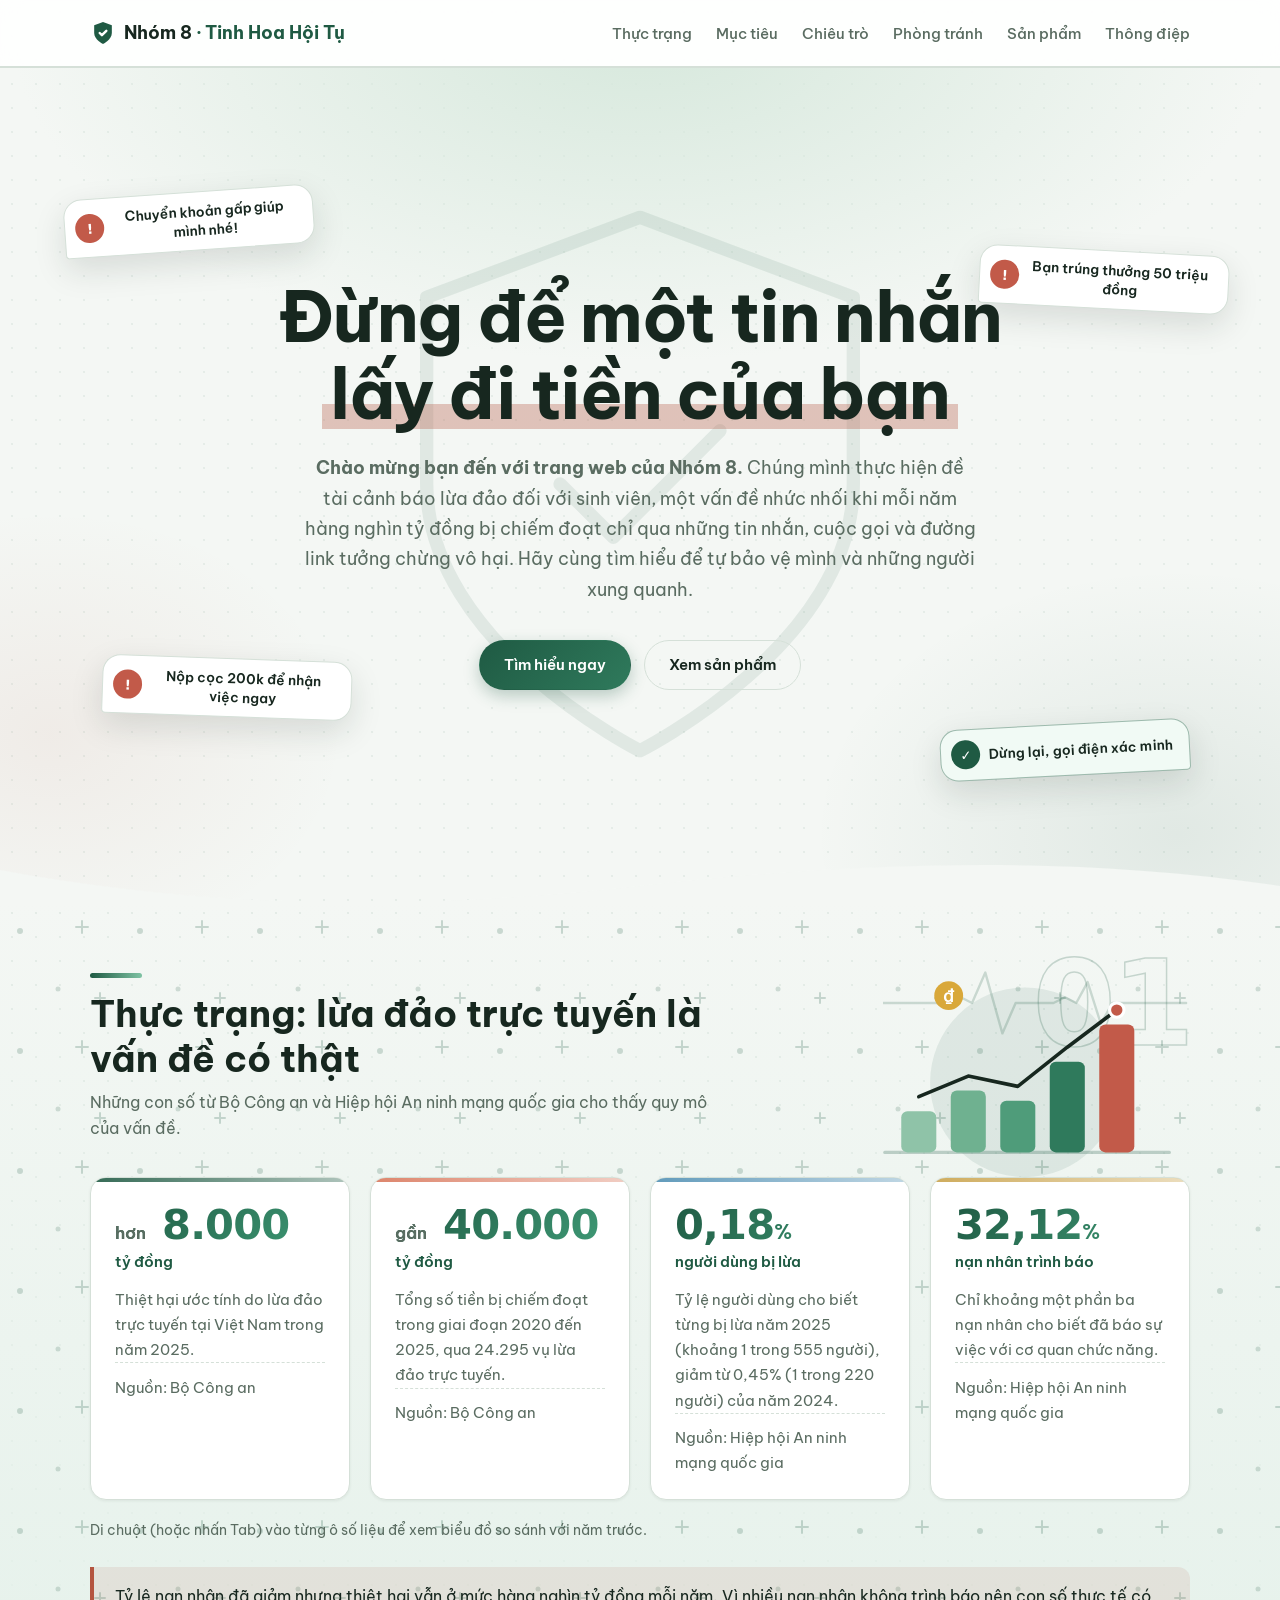
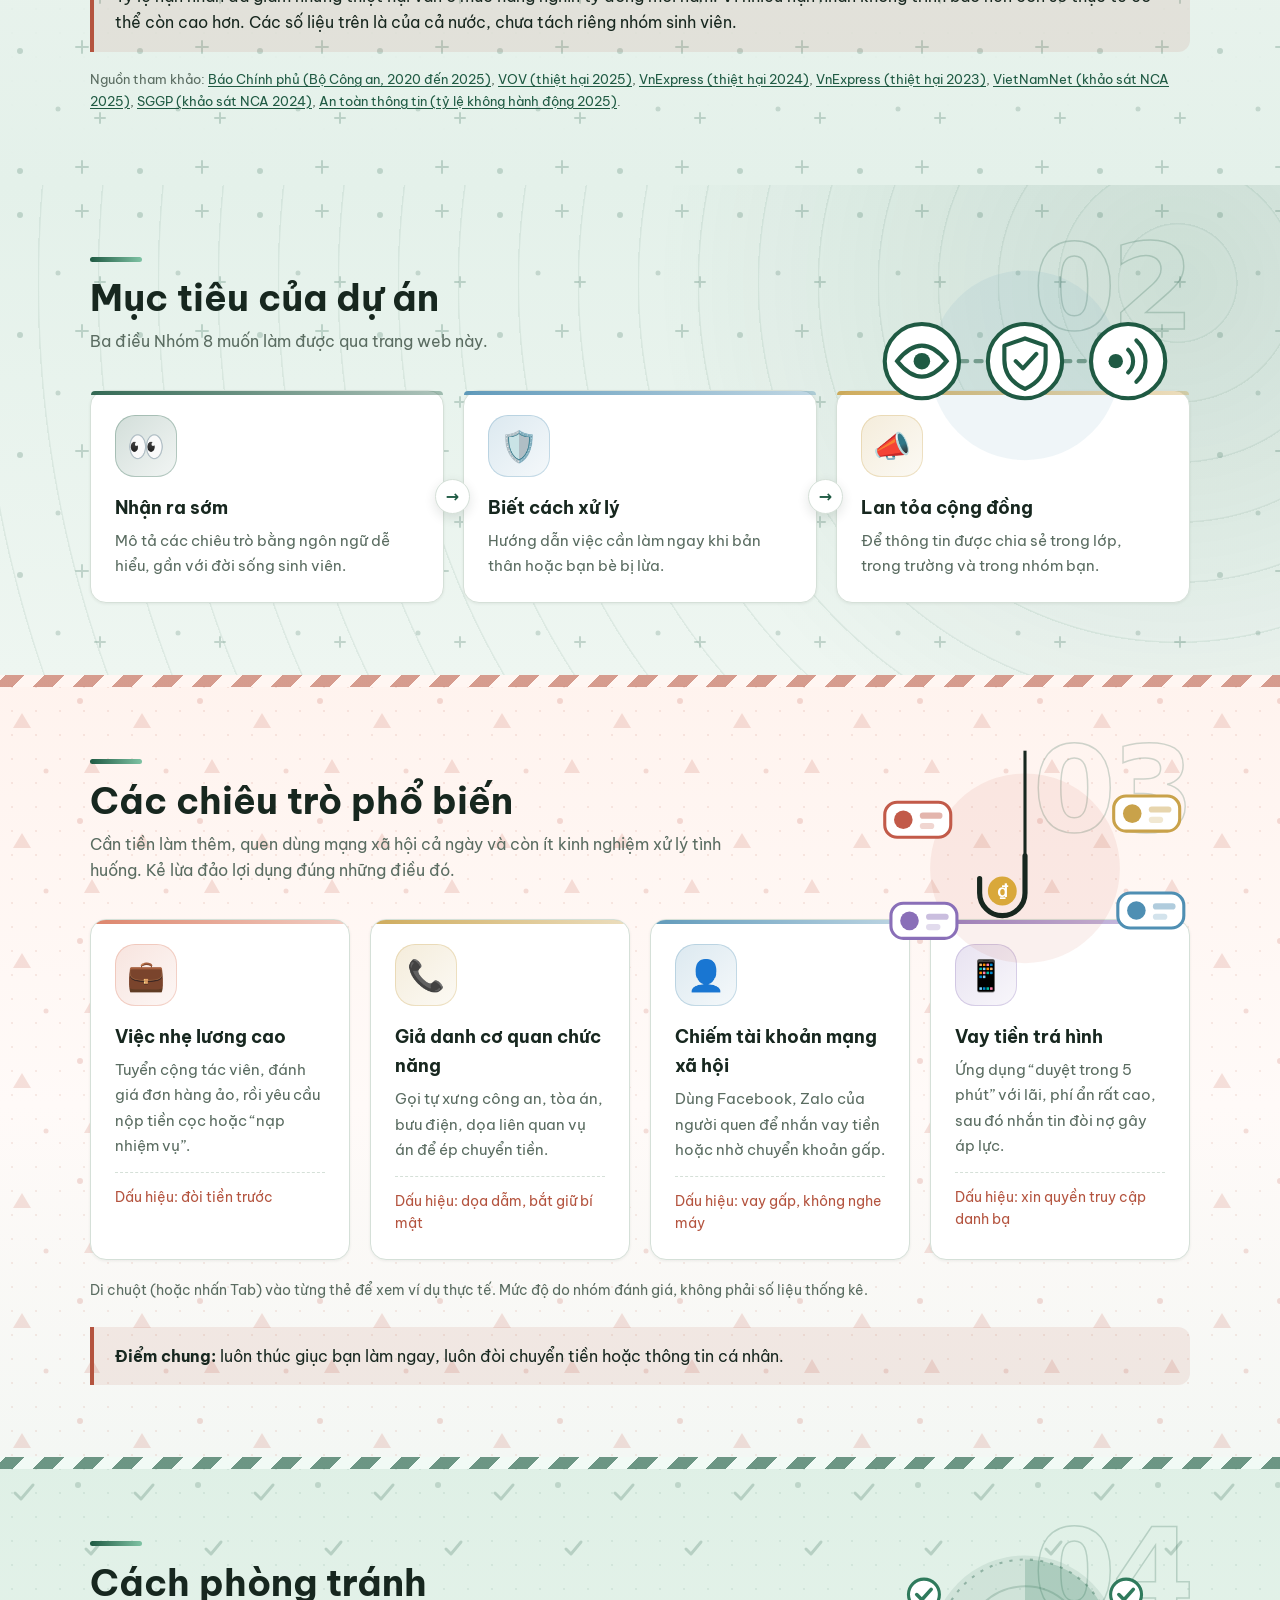
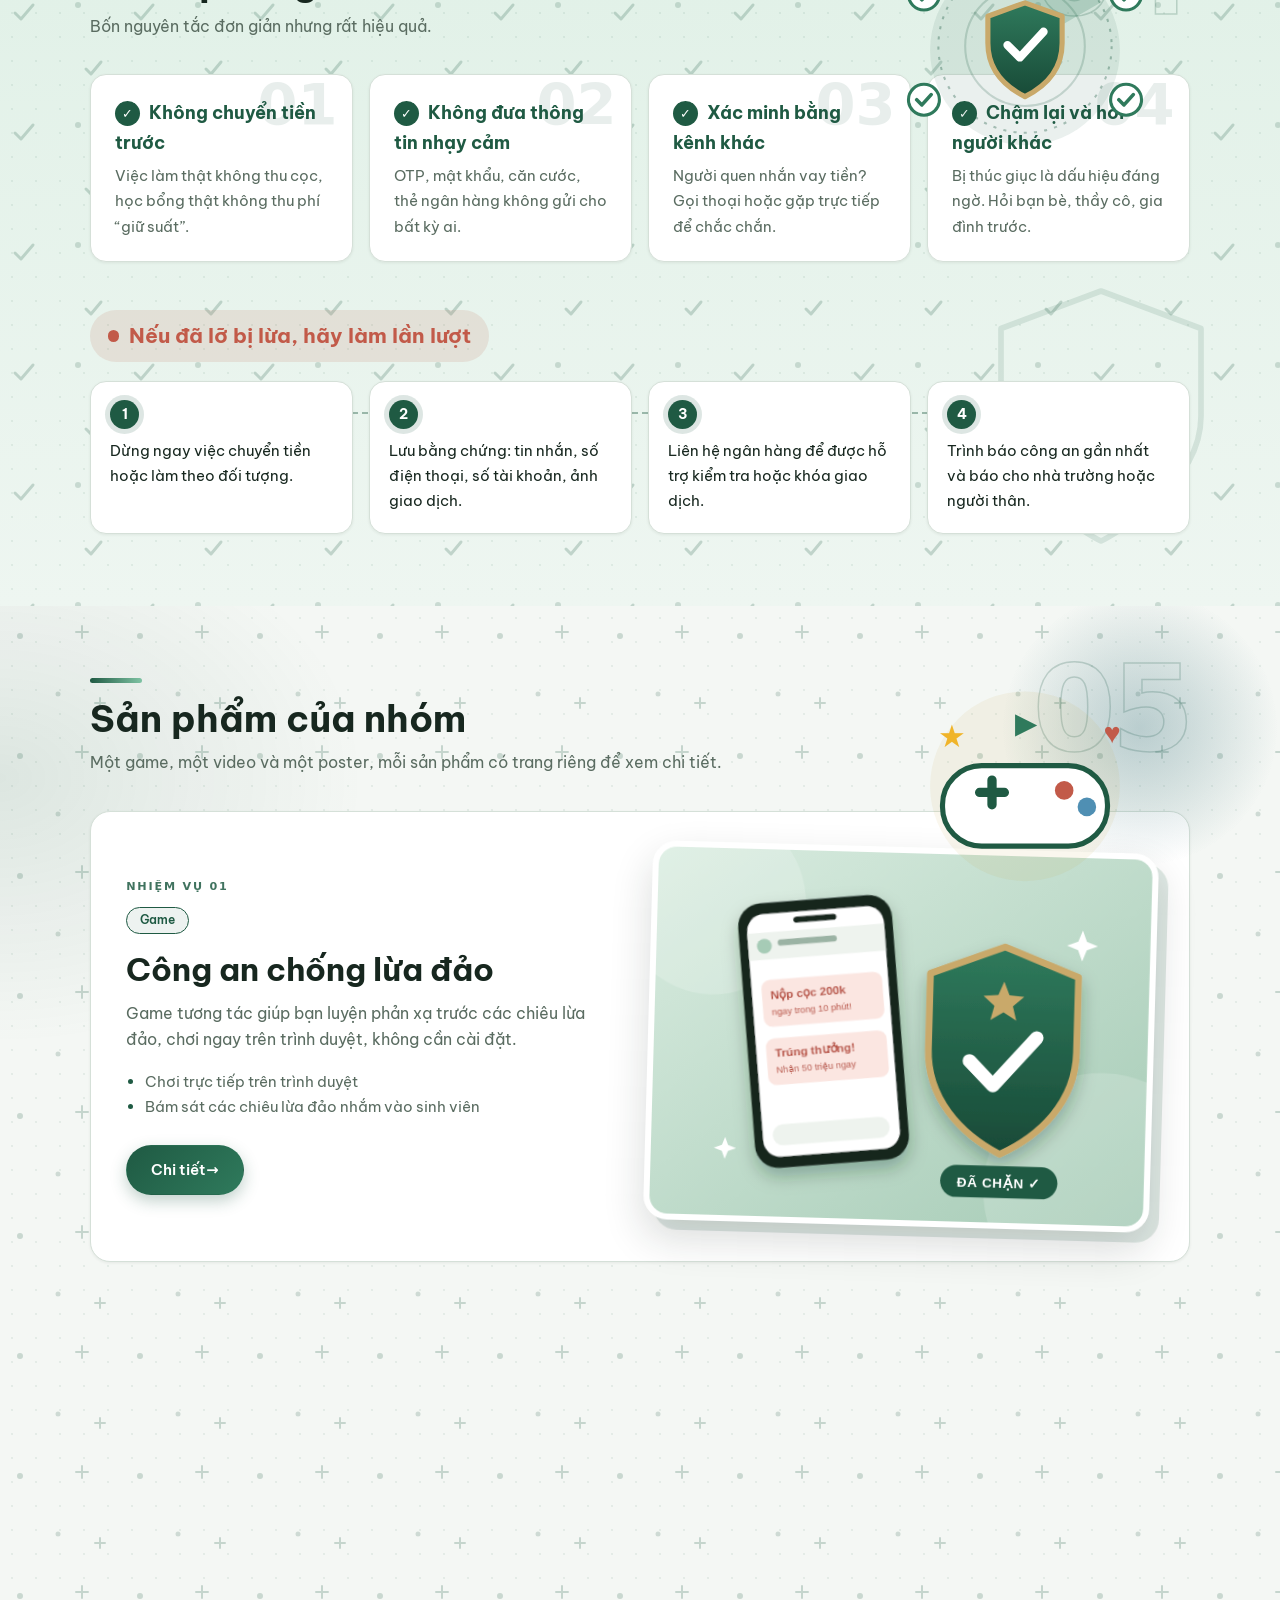
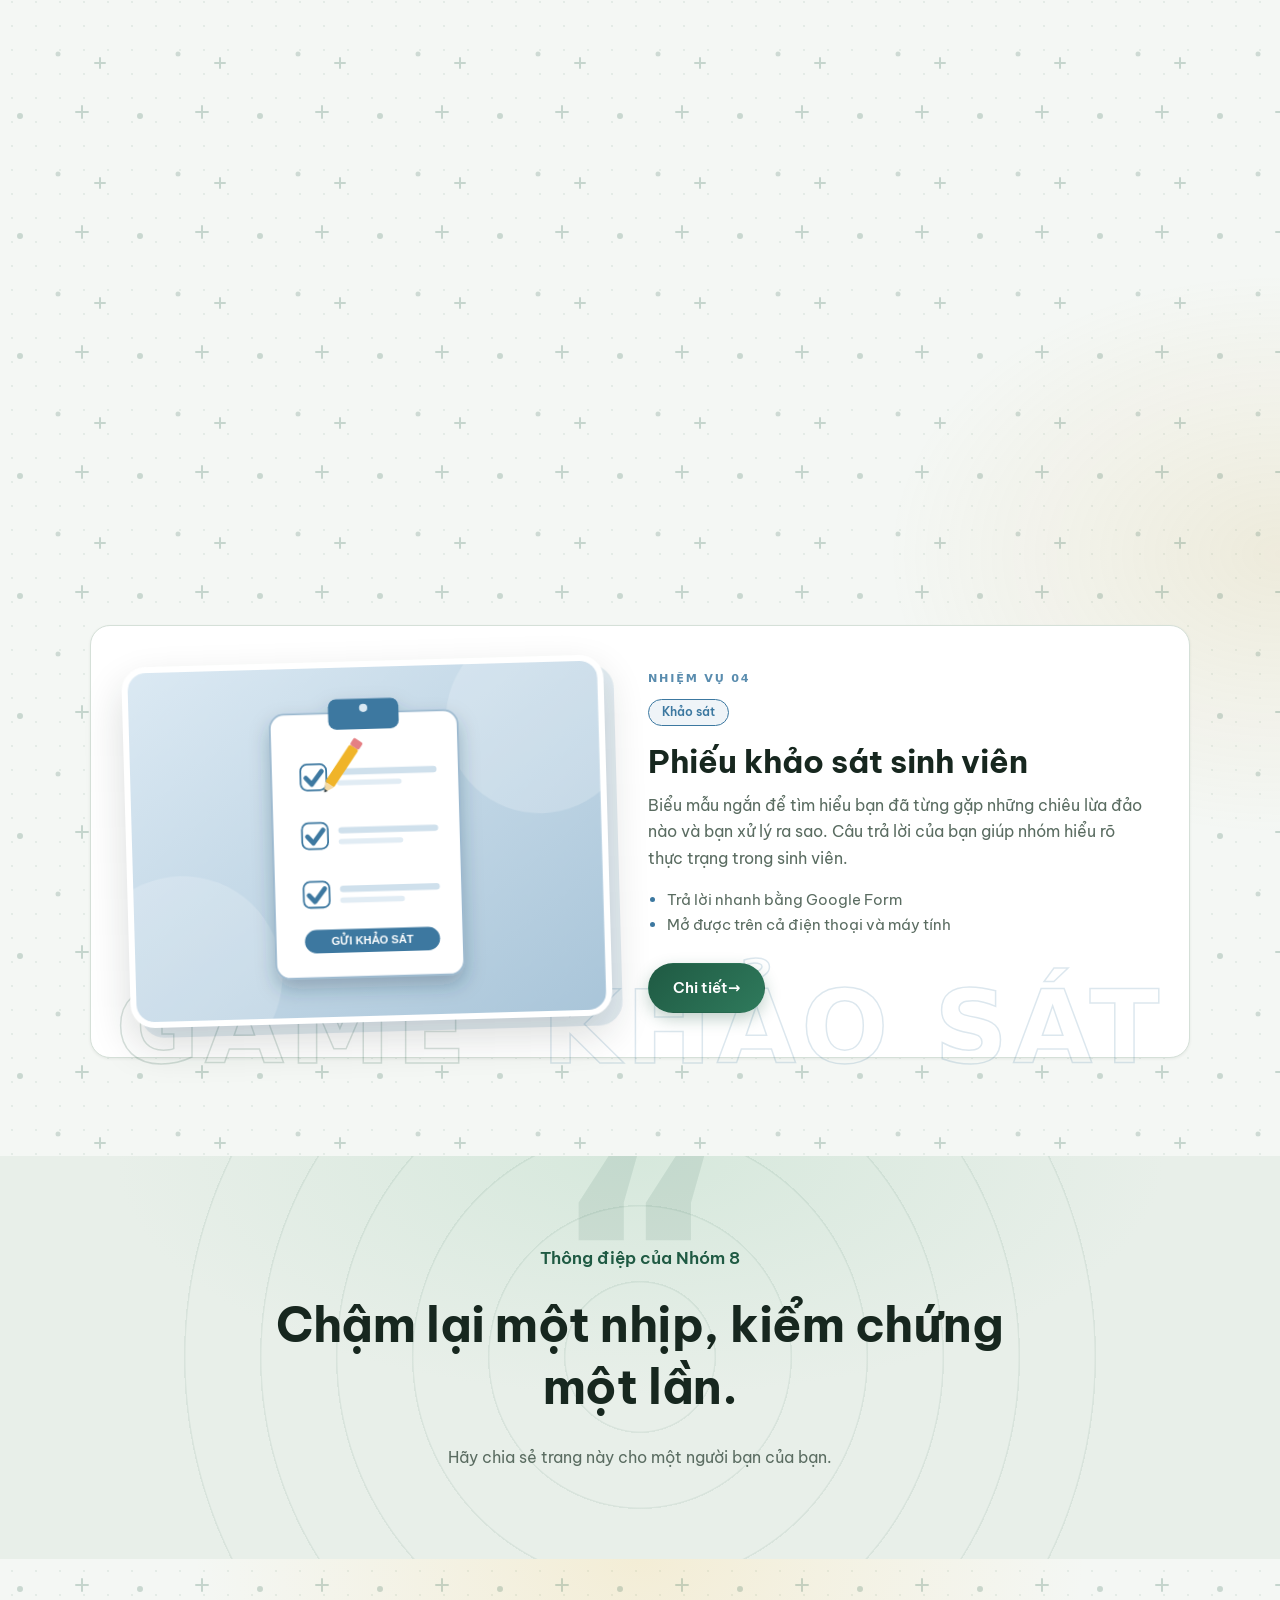
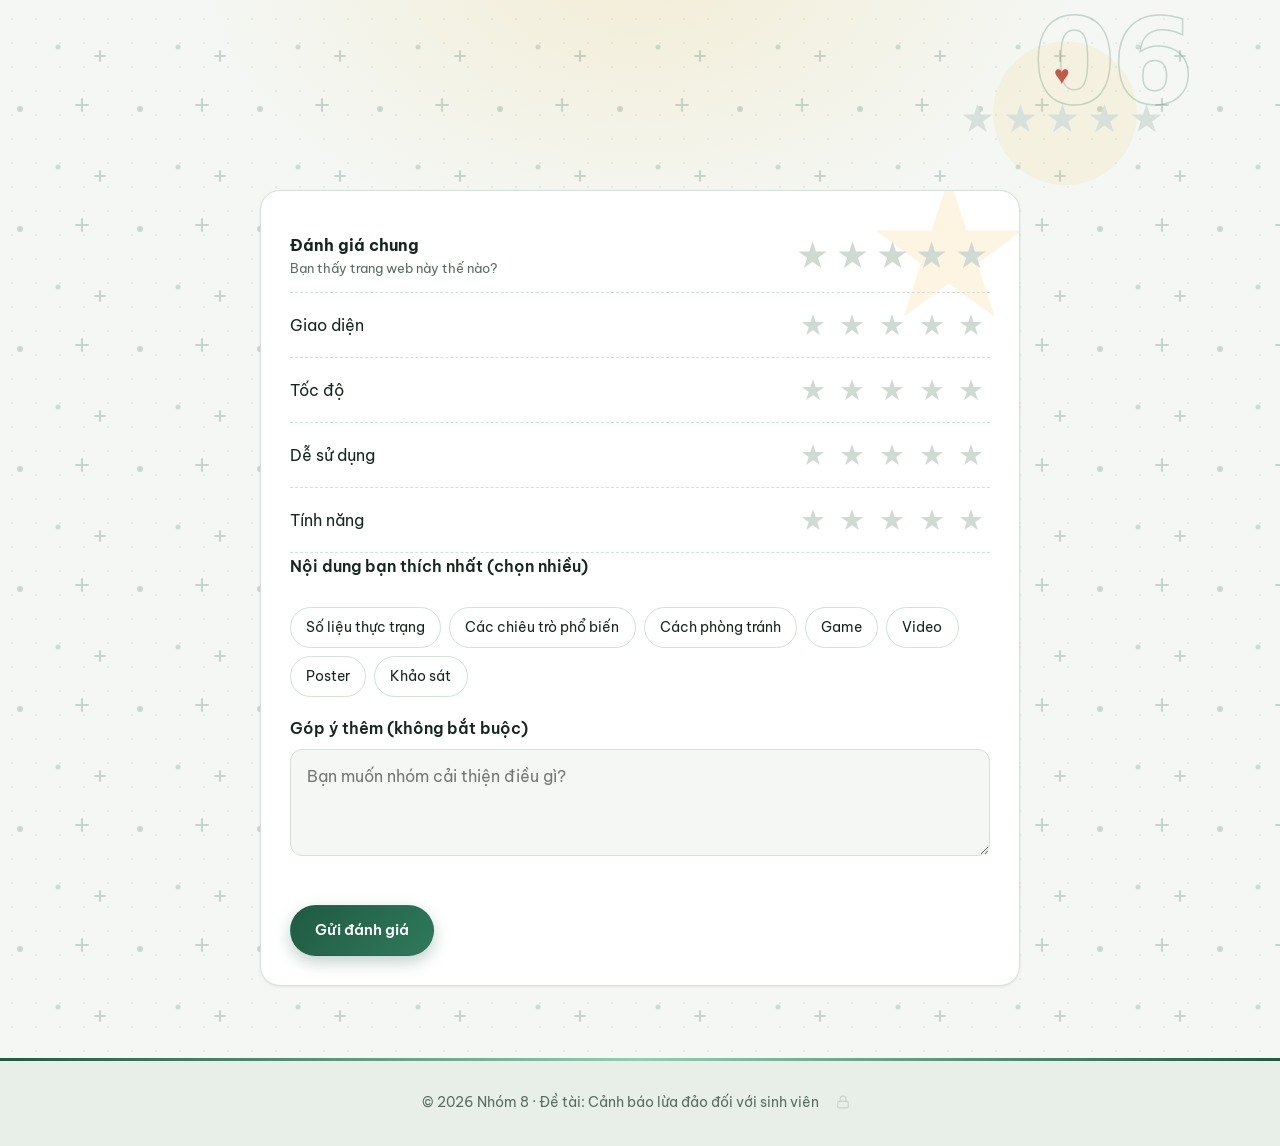
==== commit 84a29c73: "Add files via upload" ====
--- a/index.html
+++ b/index.html
@@ -1,1503 +1,731 @@
-<!doctype html>
+<!DOCTYPE html>
 <html lang="vi">
-  <head>
-    <meta charset="UTF-8" />
-    <meta name="viewport" content="width=device-width, initial-scale=1" />
-    <title>Cảnh báo lừa đảo sinh viên · Nhóm 8</title>
-    <meta
-      name="description"
-      content="Nhóm 8: thực trạng lừa đảo nhắm vào sinh viên, cách phòng tránh và các sản phẩm tuyên truyền."
-    />
-    <link rel="preconnect" href="https://fonts.googleapis.com" />
-    <link rel="preconnect" href="https://fonts.gstatic.com" crossorigin />
-    <link
-      href="https://fonts.googleapis.com/css2?family=Be+Vietnam+Pro:wght@400;500;600;700&display=swap"
-      rel="stylesheet"
-    />
-    <link rel="stylesheet" href="style.css" />
-  </head>
-  <body>
-    <header class="site-header">
-      <nav class="container nav" aria-label="Điều hướng chính">
-        <a class="brand" href="#home">Nhóm 8 <span>· Tinh Hoa Hội Tụ</span></a>
-        <ul>
-          <li><a href="#thuc-trang">Thực trạng</a></li>
-          <li><a href="#muc-tieu">Mục tiêu</a></li>
-          <li><a href="#chieu-tro">Chiêu trò</a></li>
-          <li><a href="#phong-tranh">Phòng tránh</a></li>
-          <li><a href="#san-pham">Sản phẩm</a></li>
-          <li><a href="#thong-diep">Thông điệp</a></li>
-        </ul>
-      </nav>
-    </header>
-
-    <main>
-      <!-- HERO -->
-      <section class="hero" id="home">
-        <div class="container hero-inner">
-          <h1>Đừng để một tin nhắn lấy đi tiền của bạn</h1>
-          <p>
-            <strong>Chào mừng bạn đến với trang web của Nhóm 8.</strong> Chúng
-            mình thực hiện đề tài cảnh báo lừa đảo đối với sinh viên, một vấn đề
-            nhức nhối khi mỗi năm hàng nghìn tỷ đồng bị chiếm đoạt chỉ qua những
-            tin nhắn, cuộc gọi và đường link tưởng chừng vô hại. Hãy cùng tìm
-            hiểu để tự bảo vệ mình và những người xung quanh.
-          </p>
-          <div class="hero-actions">
-            <a class="btn" href="#thuc-trang">Tìm hiểu ngay</a>
-            <a class="btn ghost" href="#san-pham">Xem sản phẩm</a>
+<head>
+  <meta charset="UTF-8">
+  <meta name="viewport" content="width=device-width, initial-scale=1">
+  <title>Cảnh báo lừa đảo sinh viên · Nhóm 8</title>
+  <meta name="description" content="Nhóm 8: thực trạng lừa đảo nhắm vào sinh viên, cách phòng tránh và các sản phẩm tuyên truyền.">
+  <link rel="preconnect" href="https://fonts.googleapis.com">
+  <link rel="preconnect" href="https://fonts.gstatic.com" crossorigin>
+  <link href="https://fonts.googleapis.com/css2?family=Be+Vietnam+Pro:wght@400;500;600;700&display=swap" rel="stylesheet">
+  <link rel="stylesheet" href="style.css">
+</head>
+<body>
+
+<header class="site-header">
+  <nav class="container nav" aria-label="Điều hướng chính">
+    <a class="brand" href="#home">Nhóm 8 <span>· Tinh Hoa Hội Tụ</span></a>
+    <ul>
+      <li><a href="#thuc-trang">Thực trạng</a></li>
+      <li><a href="#muc-tieu">Mục tiêu</a></li>
+      <li><a href="#chieu-tro">Chiêu trò</a></li>
+      <li><a href="#phong-tranh">Phòng tránh</a></li>
+      <li><a href="#san-pham">Sản phẩm</a></li>
+      <li><a href="#thong-diep">Thông điệp</a></li>
+    </ul>
+  </nav>
+</header>
+
+<main>
+  <!-- HERO -->
+  <section class="hero" id="home">
+    <div class="hero-art" aria-hidden="true">
+      <div class="bub bub1"><i>!</i>Chuyển khoản gấp giúp mình nhé!</div>
+      <div class="bub bub2"><i>!</i>Bạn trúng thưởng 50 triệu đồng</div>
+      <div class="bub bub3"><i>!</i>Nộp cọc 200k để nhận việc ngay</div>
+      <div class="bub bub4 safe"><i>✓</i>Dừng lại, gọi điện xác minh</div>
+    </div>
+    <div class="container hero-inner">
+      <h1>Đừng để một tin nhắn <mark>lấy đi tiền của bạn</mark></h1>
+      <p><strong>Chào mừng bạn đến với trang web của Nhóm 8.</strong> Chúng mình thực hiện đề tài cảnh báo lừa đảo đối với sinh viên, một vấn đề nhức nhối khi mỗi năm hàng nghìn tỷ đồng bị chiếm đoạt chỉ qua những tin nhắn, cuộc gọi và đường link tưởng chừng vô hại. Hãy cùng tìm hiểu để tự bảo vệ mình và những người xung quanh.</p>
+      <div class="hero-actions">
+        <a class="btn" href="#thuc-trang">Tìm hiểu ngay</a>
+        <a class="btn ghost" href="#san-pham">Xem sản phẩm</a>
+      </div>
+    </div>
+  </section>
+
+  <!-- 1. THỰC TRẠNG: số liệu thực tế -->
+  <section class="section" id="thuc-trang">
+    <div class="container">
+      <svg class="sec-art sa-stats" viewBox="0 0 320 200" aria-hidden="true" focusable="false"><circle cx="160" cy="104" r="92" fill="#1f5a43" fill-opacity=".09"/><line x1="24" y1="172" x2="300" y2="172" stroke="#1f5a43" stroke-opacity=".25" stroke-width="3" stroke-linecap="round"/>
+<rect class="sa-b" style="--d:0s" x="40" y="132" width="34" height="40" rx="6" fill="#8fc3a8"/><rect class="sa-b" style="--d:.15s" x="88" y="112" width="34" height="60" rx="6" fill="#6fb190"/><rect class="sa-b" style="--d:.3s" x="136" y="122" width="34" height="50" rx="6" fill="#4f9c7a"/><rect class="sa-b" style="--d:.45s" x="184" y="84" width="34" height="88" rx="6" fill="#2f7a5c"/><rect class="sa-b" style="--d:.6s" x="232" y="48" width="34" height="124" rx="6" fill="#c25a49"/>
+<path class="sa-line" pathLength="1" d="M57 118L105 98 153 108 201 70 249 34" fill="none" stroke="#17271f" stroke-width="3.5" stroke-linecap="round" stroke-linejoin="round"/>
+<circle class="a sa-dot" cx="249" cy="34" r="7" fill="#c25a49" stroke="#fff" stroke-width="3"/>
+<g class="a sa-coin"><circle cx="86" cy="20" r="14" fill="#d9a83a"/><text x="86" y="26" text-anchor="middle" font-family="Segoe UI, Arial, sans-serif" font-size="16" font-weight="800" fill="#fff">₫</text></g></svg>
+      <div class="section-head">
+        <h2>Thực trạng: lừa đảo trực tuyến là vấn đề có thật</h2>
+        <p>Những con số từ Bộ Công an và Hiệp hội An ninh mạng quốc gia cho thấy quy mô của vấn đề.</p>
+      </div>
+      <div class="risks" id="stats">
+
+        <!-- 1. Thiệt hại -->
+        <article class="tile risk" tabindex="0">
+          <div class="risk-main">
+            <div class="stat-num"><small class="pre">hơn</small> <span class="num" data-to="8000" data-dec="0">8.000</span></div>
+            <div class="stat-unit">tỷ đồng</div>
+            <p class="stat-label">Thiệt hại ước tính do lừa đảo trực tuyến tại Việt Nam trong năm 2025.</p>
+            <p class="stat-src">Nguồn: Bộ Công an</p>
           </div>
+          <div class="risk-more"><div class="more-in">
+            <div class="chart">
+              <p class="chart-title">Thiệt hại ước tính qua các năm (tỷ đồng)</p>
+              <div class="bars">
+                <div class="bar-col"><div class="bar-wrap"><div class="bar-slot" style="--v:75"><span class="bar-label">8.000 đến 10.000</span><div class="bar-fill" style="--d:0"></div></div></div><div class="bar-year">2023</div></div>
+                <div class="bar-col"><div class="bar-wrap"><div class="bar-slot" style="--v:100"><span class="bar-label">hơn 12.000</span><div class="bar-fill" style="--d:1"></div></div></div><div class="bar-year">2024</div></div>
+                <div class="bar-col now"><div class="bar-wrap"><div class="bar-slot" style="--v:66.7"><span class="bar-label">hơn 8.000</span><div class="bar-fill" style="--d:2"></div></div></div><div class="bar-year">2025</div></div>
+              </div>
+            </div>
+            <div class="insight">
+              <span class="delta">▼ Giảm khoảng một phần ba so với 2024</span>
+              <p>Thiệt hại năm 2025 thấp hơn năm 2024 nhưng vẫn ở mức hàng nghìn tỷ đồng.</p>
+              <p class="note">Số liệu của Bộ Công an công bố ở các thời điểm khác nhau, nên các cột chỉ mang tính tham khảo.</p>
+            </div>
+          </div></div>
+        </article>
+
+        <!-- 2. Tổng 2020-2025 -->
+        <article class="tile risk" tabindex="0">
+          <div class="risk-main">
+            <div class="stat-num"><small class="pre">gần</small> <span class="num" data-to="40000" data-dec="0">40.000</span></div>
+            <div class="stat-unit">tỷ đồng</div>
+            <p class="stat-label">Tổng số tiền bị chiếm đoạt trong giai đoạn 2020 đến 2025, qua 24.295 vụ lừa đảo trực tuyến.</p>
+            <p class="stat-src">Nguồn: Bộ Công an</p>
+          </div>
+          <div class="risk-more"><div class="more-in">
+            <div class="chart">
+              <p class="chart-title">Trung bình mỗi năm trong 6 năm (nhóm tự tính)</p>
+              <div class="minis">
+                <div class="mini"><b>≈ 4.000</b><span>vụ mỗi năm</span></div>
+                <div class="mini"><b>≈ 6.700</b><span>tỷ đồng mỗi năm</span></div>
+                <div class="mini"><b>≈ 1,6</b><span>tỷ đồng mỗi vụ</span></div>
+              </div>
+              <div class="hbars">
+                <div class="hbar"><span><i>Trung bình 2020 đến 2025</i><b>≈ 6.700</b></span><div class="hbar-track"><div class="hbar-fill" style="--v:83.4;--d:0"></div></div></div>
+                <div class="hbar now"><span><i>Năm 2025</i><b>hơn 8.000</b></span><div class="hbar-track"><div class="hbar-fill" style="--v:100;--d:1"></div></div></div>
+              </div>
+            </div>
+            <div class="insight">
+              <span class="delta bad">▲ Năm 2025 cao hơn trung bình khoảng 20%</span>
+              <p>Dù giảm so với 2024, thiệt hại năm 2025 vẫn nằm trên mức trung bình của cả giai đoạn.</p>
+              <p class="note">Tội phạm lừa đảo nói chung được ghi nhận giảm hơn 20% trong năm 2025. Các số trung bình do nhóm tự tính từ tổng số vụ và tổng thiệt hại.</p>
+            </div>
+          </div></div>
+        </article>
+
+        <!-- 3. Tỷ lệ nạn nhân -->
+        <article class="tile risk" tabindex="0">
+          <div class="risk-main">
+            <div class="stat-num"><span class="num" data-to="0.18" data-dec="2">0,18</span><small>%</small></div>
+            <div class="stat-unit">người dùng bị lừa</div>
+            <p class="stat-label">Tỷ lệ người dùng cho biết từng bị lừa năm 2025 (khoảng 1 trong 555 người), giảm từ 0,45% (1 trong 220 người) của năm 2024.</p>
+            <p class="stat-src">Nguồn: Hiệp hội An ninh mạng quốc gia</p>
+          </div>
+          <div class="risk-more"><div class="more-in">
+            <div class="chart">
+              <p class="chart-title">Mỗi chấm là một người dùng, chấm đỏ là nạn nhân</p>
+              <div class="dotsets">
+                <div class="dotset"><h5>Năm 2024: cứ 220 người có 1 nạn nhân</h5><div class="dots" data-n="220" data-hit="96"></div></div>
+                <div class="dotset"><h5>Năm 2025: cứ 555 người có 1 nạn nhân</h5><div class="dots" data-n="555" data-hit="301"></div></div>
+              </div>
+            </div>
+            <div class="insight">
+              <span class="delta">▼ Giảm khoảng 60% so với 2024</span>
+              <p>Đây là lần đầu tiên sau nhiều năm tỷ lệ người dùng bị lừa ghi nhận mức giảm.</p>
+              <p class="note">Số liệu từ khảo sát 60.300 người dùng cá nhân. Giảm không có nghĩa là hết nguy cơ, vẫn cần cảnh giác.</p>
+            </div>
+          </div></div>
+        </article>
+
+        <!-- 4. Tỷ lệ trình báo -->
+        <article class="tile risk" tabindex="0">
+          <div class="risk-main">
+            <div class="stat-num"><span class="num" data-to="32.12" data-dec="2">32,12</span><small>%</small></div>
+            <div class="stat-unit">nạn nhân trình báo</div>
+            <p class="stat-label">Chỉ khoảng một phần ba nạn nhân cho biết đã báo sự việc với cơ quan chức năng.</p>
+            <p class="stat-src">Nguồn: Hiệp hội An ninh mạng quốc gia</p>
+          </div>
+          <div class="risk-more"><div class="more-in">
+            <div class="chart">
+              <p class="chart-title">Tỷ lệ nạn nhân báo cơ quan chức năng</p>
+              <div class="rings">
+                <div class="ring-box"><div class="ring" style="--v:45.69;--c:#9db5a6"></div><div class="ring-val">45,69%</div><div class="ring-cap">Năm 2024</div></div>
+                <div class="ring-box"><div class="ring" style="--v:32.12;--c:var(--danger)"></div><div class="ring-val">32,12%</div><div class="ring-cap">Năm 2025</div></div>
+              </div>
+            </div>
+            <div class="insight">
+              <span class="delta bad">▼ Giảm 13,57 điểm phần trăm</span>
+              <p>Không trình báo khiến cơ quan chức năng thiếu dữ liệu để điều tra, xử lý và cảnh báo sớm cho cộng đồng.</p>
+              <p class="note">Năm 2025 còn có 12,03% nạn nhân chấp nhận mất tiền và không làm gì thêm.</p>
+            </div>
+          </div></div>
+        </article>
+
+        <div class="risk-hint" aria-hidden="true">Di chuột sang số liệu khác để so sánh</div>
+      </div>
+      <p class="hint"><span class="hint-hover">Di chuột (hoặc nhấn Tab) vào từng ô số liệu để xem biểu đồ so sánh với năm trước.</span><span class="hint-touch">Chạm vào từng ô số liệu để xem biểu đồ so sánh với năm trước.</span></p>
+      <div class="callout">Tỷ lệ nạn nhân đã giảm nhưng thiệt hại vẫn ở mức hàng nghìn tỷ đồng mỗi năm. Vì nhiều nạn nhân không trình báo nên con số thực tế có thể còn cao hơn. Các số liệu trên là của cả nước, chưa tách riêng nhóm sinh viên.</div>
+      <p class="sources">Nguồn tham khảo:
+        <a href="https://baochinhphu.vn/toi-pham-mang-gay-thiet-hai-gan-40000-ty-dong-giai-doan-2020-2025-102251229175200352.htm" target="_blank" rel="noopener">Báo Chính phủ (Bộ Công an, 2020 đến 2025)</a>,
+        <a href="https://vov.vn/phap-luat/thiet-hai-tu-lua-dao-truc-tuyen-len-toi-8000-ty-dong-trong-nam-2025-post1286479.vov" target="_blank" rel="noopener">VOV (thiệt hại 2025)</a>,
+        <a href="https://vnexpress.net/lua-dao-mang-hinh-thanh-lang-nghe-gay-thiet-hai-12-000-ty-dong-4906410.html" target="_blank" rel="noopener">VnExpress (thiệt hại 2024)</a>,
+        <a href="https://vnexpress.net/nguoi-dan-bi-lua-dao-truc-tuyen-10-000-ty-dong-mot-nam-4758476.html" target="_blank" rel="noopener">VnExpress (thiệt hại 2023)</a>,
+        <a href="https://vietnamnet.vn/chi-32-12-nan-nhan-bi-lua-dao-truc-tuyen-co-bao-co-quan-chuc-nang-2479618.html" target="_blank" rel="noopener">VietNamNet (khảo sát NCA 2025)</a>,
+        <a href="https://www.sggp.org.vn/lua-dao-truc-tuyen-o-viet-nam-gay-thiet-hai-khoang-18900-ty-dong-post773272.html" target="_blank" rel="noopener">SGGP (khảo sát NCA 2024)</a>,
+        <a href="https://antoanthongtin.vn/tin/nguoi-dung-viet-nam-thiet-hai-hon-6000-ty-dong-do-lua-dao-truc-tuyen-trong-nam-2025" target="_blank" rel="noopener">An toàn thông tin (tỷ lệ không hành động 2025)</a>.
+      </p>
+    </div>
+  </section>
+
+  <!-- 2. MỤC TIÊU NHÓM -->
+  <section class="section alt" id="muc-tieu">
+    <div class="container">
+      <svg class="sec-art sa-goals" viewBox="0 0 320 200" aria-hidden="true" focusable="false"><circle cx="160" cy="104" r="92" fill="#4f8fb3" fill-opacity=".09"/><path class="sa-flow" d="M98 100H122M198 100H222" stroke="#1f5a43" stroke-opacity=".5" stroke-width="4" stroke-dasharray="6 8" stroke-linecap="round"/>
+<circle class="a sa-rip" cx="260" cy="100" r="36" fill="none" stroke="#1f5a43" stroke-width="3"/><circle class="a sa-rip r2" cx="260" cy="100" r="36" fill="none" stroke="#1f5a43" stroke-width="3"/>
+<circle class="a sa-node" cx="60" cy="100" r="36" fill="#fff" stroke="#1f5a43" stroke-width="4"/><path d="M36 100q24-30 48 0q-24 30-48 0z" fill="none" stroke="#1f5a43" stroke-width="4"/><circle cx="60" cy="100" r="8" fill="#1f5a43"/>
+<circle class="a sa-node n2" cx="160" cy="100" r="36" fill="#fff" stroke="#1f5a43" stroke-width="4"/><path d="M160 78l20 7v14c0 14-9 23-20 28-11-5-20-14-20-28V85z" fill="none" stroke="#1f5a43" stroke-width="4" stroke-linejoin="round"/><path d="M151 100l7 7 13-14" fill="none" stroke="#1f5a43" stroke-width="4" stroke-linecap="round" stroke-linejoin="round"/>
+<circle class="a sa-node n3" cx="260" cy="100" r="36" fill="#fff" stroke="#1f5a43" stroke-width="4"/><circle cx="248" cy="100" r="7" fill="#1f5a43"/><path d="M260 89a15 15 0 0 1 0 22M268 80a27 27 0 0 1 0 40" fill="none" stroke="#1f5a43" stroke-width="4" stroke-linecap="round"/></svg>
+      <div class="section-head"><h2>Mục tiêu của dự án</h2><p>Ba điều Nhóm 8 muốn làm được qua trang web này.</p></div>
+      <div class="grid three">
+        <article class="tile"><div class="icon" aria-hidden="true">👀</div><h3>Nhận ra sớm</h3><p>Mô tả các chiêu trò bằng ngôn ngữ dễ hiểu, gần với đời sống sinh viên.</p></article>
+        <article class="tile"><div class="icon" aria-hidden="true">🛡️</div><h3>Biết cách xử lý</h3><p>Hướng dẫn việc cần làm ngay khi bản thân hoặc bạn bè bị lừa.</p></article>
+        <article class="tile"><div class="icon" aria-hidden="true">📣</div><h3>Lan tỏa cộng đồng</h3><p>Để thông tin được chia sẻ trong lớp, trong trường và trong nhóm bạn.</p></article>
+      </div>
+    </div>
+  </section>
+
+  <!-- 3. CÁC CHIÊU TRÒ PHỔ BIẾN -->
+  <section class="section" id="chieu-tro">
+    <div class="container">
+      <svg class="sec-art sa-hook" viewBox="0 0 320 200" aria-hidden="true" focusable="false"><circle cx="160" cy="104" r="92" fill="#c25a49" fill-opacity=".09"/><g class="sa-sway"><line x1="160" y1="-10" x2="160" y2="92" stroke="#17271f" stroke-width="3"/><path d="M160 92v36a22 22 0 0 1-44 0v-14" fill="none" stroke="#17271f" stroke-width="5" stroke-linecap="round"/><circle cx="138" cy="126" r="14" fill="#d9a83a"/><text x="138" y="132" text-anchor="middle" font-family="Segoe UI, Arial, sans-serif" font-size="16" font-weight="800" fill="#fff">₫</text></g><g class="a sa-pop" style="--d:0s"><rect x="24" y="40" width="64" height="34" rx="12" fill="#fff" stroke="#c25a49" stroke-width="3"/><circle cx="42" cy="57" r="9" fill="#c25a49"/><rect x="58" y="50" width="22" height="6" rx="3" fill="#c25a49" fill-opacity=".45"/><rect x="58" y="60" width="14" height="6" rx="3" fill="#c25a49" fill-opacity=".25"/></g><g class="a sa-pop" style="--d:1.3s"><rect x="246" y="34" width="64" height="34" rx="12" fill="#fff" stroke="#c9a24a" stroke-width="3"/><circle cx="264" cy="51" r="9" fill="#c9a24a"/><rect x="280" y="44" width="22" height="6" rx="3" fill="#c9a24a" fill-opacity=".45"/><rect x="280" y="54" width="14" height="6" rx="3" fill="#c9a24a" fill-opacity=".25"/></g><g class="a sa-pop" style="--d:2.6s"><rect x="250" y="128" width="64" height="34" rx="12" fill="#fff" stroke="#4f8fb3" stroke-width="3"/><circle cx="268" cy="145" r="9" fill="#4f8fb3"/><rect x="284" y="138" width="22" height="6" rx="3" fill="#4f8fb3" fill-opacity=".45"/><rect x="284" y="148" width="14" height="6" rx="3" fill="#4f8fb3" fill-opacity=".25"/></g><g class="a sa-pop" style="--d:3.9s"><rect x="30" y="138" width="64" height="34" rx="12" fill="#fff" stroke="#8a6fb8" stroke-width="3"/><circle cx="48" cy="155" r="9" fill="#8a6fb8"/><rect x="64" y="148" width="22" height="6" rx="3" fill="#8a6fb8" fill-opacity=".45"/><rect x="64" y="158" width="14" height="6" rx="3" fill="#8a6fb8" fill-opacity=".25"/></g></svg>
+      <div class="section-head">
+        <h2>Các chiêu trò phổ biến</h2>
+        <p>Cần tiền làm thêm, quen dùng mạng xã hội cả ngày và còn ít kinh nghiệm xử lý tình huống. Kẻ lừa đảo lợi dụng đúng những điều đó.</p>
+      </div>
+      <div class="risks" id="risks">
+        <article class="tile risk" tabindex="0">
+          <div class="risk-main">
+            <div class="icon" aria-hidden="true">💼</div>
+            <h3>Việc nhẹ lương cao</h3>
+            <p>Tuyển cộng tác viên, đánh giá đơn hàng ảo, rồi yêu cầu nộp tiền cọc hoặc “nạp nhiệm vụ”.</p>
+            <div class="sign">Dấu hiệu: đòi tiền trước</div>
+          </div>
+          <div class="risk-more"><div class="more-in">
+            <div class="examples">
+              <p class="eg-title">Ví dụ hay gặp</p>
+              <ul class="quotes">
+              <li class="quote">“Làm tại nhà, lương 500k mỗi ngày, chỉ cần nộp 200k tiền cọc để nhận nhiệm vụ.”</li>
+              <li class="quote">“Chỉ cần thả tim, đánh giá sản phẩm, hoàn tiền gốc kèm hoa hồng ngay trong 10 phút.”</li>
+              <li class="quote">“Bạn làm sai nhiệm vụ nên cần nạp thêm để mở khóa và rút tiền.”</li>
+              </ul>
+            </div>
+            <div class="stats">
+              <dl class="rating">
+                <dt>Mức độ nguy hiểm</dt><dd class="danger"><span class="meter" role="img" aria-label="Mức độ nguy hiểm 3 trên 5"><i class="on"></i><i class="on"></i><i class="on"></i><i></i><i></i></span></dd>
+                <dt>Mức độ phổ biến</dt><dd class="common"><span class="meter" role="img" aria-label="Mức độ phổ biến 5 trên 5"><i class="on"></i><i class="on"></i><i class="on"></i><i class="on"></i><i class="on"></i></span></dd>
+              </dl>
+              <p class="why-bad">Mất tiền theo từng đợt: nạp lần đầu nhỏ, sau đó bị dụ nạp thêm để “rút lại tiền”.</p>
+            </div>
+          </div></div>
+        </article>
+        <article class="tile risk" tabindex="0">
+          <div class="risk-main">
+            <div class="icon" aria-hidden="true">📞</div>
+            <h3>Giả danh cơ quan chức năng</h3>
+            <p>Gọi tự xưng công an, tòa án, bưu điện, dọa liên quan vụ án để ép chuyển tiền.</p>
+            <div class="sign">Dấu hiệu: dọa dẫm, bắt giữ bí mật</div>
+          </div>
+          <div class="risk-more"><div class="more-in">
+            <div class="examples">
+              <p class="eg-title">Ví dụ hay gặp</p>
+              <ul class="quotes">
+              <li class="quote">“Bạn liên quan đường dây rửa tiền. Không được nói với ai và phải chuyển tiền sang tài khoản an toàn.”</li>
+              <li class="quote">“Đây là bưu điện, bạn có kiện hàng vi phạm pháp luật, hãy nghe máy làm việc với công an.”</li>
+              <li class="quote">“Hãy cài ứng dụng này để chúng tôi xác minh danh tính và bảo vệ tài khoản của bạn.”</li>
+              </ul>
+            </div>
+            <div class="stats">
+              <dl class="rating">
+                <dt>Mức độ nguy hiểm</dt><dd class="danger"><span class="meter" role="img" aria-label="Mức độ nguy hiểm 5 trên 5"><i class="on"></i><i class="on"></i><i class="on"></i><i class="on"></i><i class="on"></i></span></dd>
+                <dt>Mức độ phổ biến</dt><dd class="common"><span class="meter" role="img" aria-label="Mức độ phổ biến 3 trên 5"><i class="on"></i><i class="on"></i><i class="on"></i><i></i><i></i></span></dd>
+              </dl>
+              <p class="why-bad">Đánh vào nỗi sợ nên nạn nhân dễ mất cả khoản lớn trong thời gian rất ngắn.</p>
+            </div>
+          </div></div>
+        </article>
+        <article class="tile risk" tabindex="0">
+          <div class="risk-main">
+            <div class="icon" aria-hidden="true">👤</div>
+            <h3>Chiếm tài khoản mạng xã hội</h3>
+            <p>Dùng Facebook, Zalo của người quen để nhắn vay tiền hoặc nhờ chuyển khoản gấp.</p>
+            <div class="sign">Dấu hiệu: vay gấp, không nghe máy</div>
+          </div>
+          <div class="risk-more"><div class="more-in">
+            <div class="examples">
+              <p class="eg-title">Ví dụ hay gặp</p>
+              <ul class="quotes">
+              <li class="quote">“Cho mình mượn 2 triệu gấp nha, tí chuyển lại. Mình đang không gọi được.”</li>
+              <li class="quote">“Bạn ơi, có người đăng clip giống bạn này, xem thử đi” kèm một đường link lạ.</li>
+              <li class="quote">“Mình nhập nhầm số tài khoản, bạn chuyển hộ mình qua số này nhé, mình trả liền.”</li>
+              </ul>
+            </div>
+            <div class="stats">
+              <dl class="rating">
+                <dt>Mức độ nguy hiểm</dt><dd class="danger"><span class="meter" role="img" aria-label="Mức độ nguy hiểm 3 trên 5"><i class="on"></i><i class="on"></i><i class="on"></i><i></i><i></i></span></dd>
+                <dt>Mức độ phổ biến</dt><dd class="common"><span class="meter" role="img" aria-label="Mức độ phổ biến 4 trên 5"><i class="on"></i><i class="on"></i><i class="on"></i><i class="on"></i><i></i></span></dd>
+              </dl>
+              <p class="why-bad">Lợi dụng lòng tin giữa bạn bè nên rất dễ trúng nếu không gọi xác minh.</p>
+            </div>
+          </div></div>
+        </article>
+        <article class="tile risk" tabindex="0">
+          <div class="risk-main">
+            <div class="icon" aria-hidden="true">📱</div>
+            <h3>Vay tiền trá hình</h3>
+            <p>Ứng dụng “duyệt trong 5 phút” với lãi, phí ẩn rất cao, sau đó nhắn tin đòi nợ gây áp lực.</p>
+            <div class="sign">Dấu hiệu: xin quyền truy cập danh bạ</div>
+          </div>
+          <div class="risk-more"><div class="more-in">
+            <div class="examples">
+              <p class="eg-title">Ví dụ hay gặp</p>
+              <ul class="quotes">
+              <li class="quote">“Duyệt vay trong 5 phút, không cần thế chấp, chỉ cần cho ứng dụng truy cập danh bạ.”</li>
+              <li class="quote">“Đóng phí hồ sơ 5% trước, chúng tôi sẽ giải ngân ngay sau khi nhận được tiền.”</li>
+              <li class="quote">“Quá hạn một ngày, chúng tôi sẽ gửi thông tin của bạn cho toàn bộ danh bạ.”</li>
+              </ul>
+            </div>
+            <div class="stats">
+              <dl class="rating">
+                <dt>Mức độ nguy hiểm</dt><dd class="danger"><span class="meter" role="img" aria-label="Mức độ nguy hiểm 4 trên 5"><i class="on"></i><i class="on"></i><i class="on"></i><i class="on"></i><i></i></span></dd>
+                <dt>Mức độ phổ biến</dt><dd class="common"><span class="meter" role="img" aria-label="Mức độ phổ biến 3 trên 5"><i class="on"></i><i class="on"></i><i class="on"></i><i></i><i></i></span></dd>
+              </dl>
+              <p class="why-bad">Nợ phình to rất nhanh, danh bạ bị dùng để quấy rối người thân và bạn bè.</p>
+            </div>
+          </div></div>
+        </article>
+        <div class="risk-hint" aria-hidden="true">Di chuột sang thẻ khác để xem tiếp</div>
+      </div>
+      <p class="hint"><span class="hint-hover">Di chuột (hoặc nhấn Tab) vào từng thẻ để xem ví dụ thực tế.</span><span class="hint-touch">Chạm vào từng thẻ để xem ví dụ thực tế.</span> Mức độ do nhóm đánh giá, không phải số liệu thống kê.</p>
+      <div class="callout"><strong>Điểm chung:</strong> luôn thúc giục bạn làm ngay, luôn đòi chuyển tiền hoặc thông tin cá nhân.</div>
+    </div>
+  </section>
+
+  <!-- 4. PHÒNG TRÁNH & NẾU ĐÃ BỊ LỪA -->
+  <section class="section alt" id="phong-tranh">
+    <div class="container">
+      <svg class="sec-art sa-safe" viewBox="0 0 320 200" aria-hidden="true" focusable="false"><defs><linearGradient id="sa-shg" x1="0" y1="0" x2="0" y2="1"><stop offset="0" stop-color="#2f7a5c"/><stop offset="1" stop-color="#184a37"/></linearGradient></defs><circle cx="160" cy="104" r="92" fill="#1f5a43" fill-opacity=".09"/><circle class="sa-spin" cx="160" cy="100" r="84" fill="none" stroke="#1f5a43" stroke-opacity=".35" stroke-width="2" stroke-dasharray="3 7"/><circle cx="160" cy="100" r="58" fill="none" stroke="#1f5a43" stroke-opacity=".2" stroke-width="2"/><path class="sa-sweep" d="M160 100L160 16A84 84 0 0 1 233 58Z" fill="#2f7a5c" fill-opacity=".22"/><path d="M160 58l36 13v26c0 26-16 42-36 52-20-10-36-26-36-52V71z" fill="url(#sa-shg)" stroke="#c9a96a" stroke-width="5" stroke-linejoin="round"/><path d="M143 99l12 12 23-25" fill="none" stroke="#fff" stroke-width="8" stroke-linecap="round" stroke-linejoin="round"/><g class="a sa-tick" style="--d:0s"><circle cx="62" cy="50" r="15" fill="#fff" stroke="#2f7a5c" stroke-width="3"/><path d="M55 50l5 5 9-10" fill="none" stroke="#2f7a5c" stroke-width="3.5" stroke-linecap="round" stroke-linejoin="round"/></g><g class="a sa-tick" style="--d:0.8s"><circle cx="258" cy="50" r="15" fill="#fff" stroke="#2f7a5c" stroke-width="3"/><path d="M251 50l5 5 9-10" fill="none" stroke="#2f7a5c" stroke-width="3.5" stroke-linecap="round" stroke-linejoin="round"/></g><g class="a sa-tick" style="--d:1.6s"><circle cx="62" cy="152" r="15" fill="#fff" stroke="#2f7a5c" stroke-width="3"/><path d="M55 152l5 5 9-10" fill="none" stroke="#2f7a5c" stroke-width="3.5" stroke-linecap="round" stroke-linejoin="round"/></g><g class="a sa-tick" style="--d:2.4s"><circle cx="258" cy="152" r="15" fill="#fff" stroke="#2f7a5c" stroke-width="3"/><path d="M251 152l5 5 9-10" fill="none" stroke="#2f7a5c" stroke-width="3.5" stroke-linecap="round" stroke-linejoin="round"/></g></svg>
+      <div class="section-head"><h2>Cách phòng tránh</h2><p>Bốn nguyên tắc đơn giản nhưng rất hiệu quả.</p></div>
+      <div class="rules">
+        <div class="rule"><b>Không chuyển tiền trước</b><p>Việc làm thật không thu cọc, học bổng thật không thu phí “giữ suất”.</p></div>
+        <div class="rule"><b>Không đưa thông tin nhạy cảm</b><p>OTP, mật khẩu, căn cước, thẻ ngân hàng không gửi cho bất kỳ ai.</p></div>
+        <div class="rule"><b>Xác minh bằng kênh khác</b><p>Người quen nhắn vay tiền? Gọi thoại hoặc gặp trực tiếp để chắc chắn.</p></div>
+        <div class="rule"><b>Chậm lại và hỏi người khác</b><p>Bị thúc giục là dấu hiệu đáng ngờ. Hỏi bạn bè, thầy cô, gia đình trước.</p></div>
+      </div>
+      <h3 class="steps-title">Nếu đã lỡ bị lừa, hãy làm lần lượt</h3>
+      <ol class="steps">
+        <li>Dừng ngay việc chuyển tiền hoặc làm theo đối tượng.</li>
+        <li>Lưu bằng chứng: tin nhắn, số điện thoại, số tài khoản, ảnh giao dịch.</li>
+        <li>Liên hệ ngân hàng để được hỗ trợ kiểm tra hoặc khóa giao dịch.</li>
+        <li>Trình báo công an gần nhất và báo cho nhà trường hoặc người thân.</li>
+      </ol>
+    </div>
+  </section>
+
+  <!-- 4. SẢN PHẨM: mỗi sản phẩm 1 hàng lớn + 1 trang chi tiết riêng -->
+  <section class="section" id="san-pham">
+    <div class="container">
+      <svg class="sec-art sa-pad" viewBox="0 0 320 200" aria-hidden="true" focusable="false"><circle cx="160" cy="104" r="92" fill="#c9a24a" fill-opacity=".09"/><g class="a sa-padbody"><rect x="80" y="84" width="160" height="78" rx="38" fill="#fff" stroke="#1f5a43" stroke-width="5"/><path d="M116 110h24M128 98v24" stroke="#1f5a43" stroke-width="9" stroke-linecap="round"/><circle class="a sa-btn" cx="198" cy="108" r="9" fill="#c25a49"/><circle class="a sa-btn b2" cx="220" cy="124" r="9" fill="#4f8fb3"/></g><text class="a sa-fl" style="--d:0s" x="76" y="66" font-family="Segoe UI, Arial, sans-serif" font-size="30" fill="#f0b429">★</text><text class="a sa-fl" style="--d:1s" x="236" y="62" font-family="Segoe UI, Arial, sans-serif" font-size="28" fill="#c25a49">♥</text><text class="a sa-fl" style="--d:2s" x="150" y="52" font-family="Segoe UI, Arial, sans-serif" font-size="28" fill="#2f7a5c">▶</text></svg>
+      <div class="section-head"><h2>Sản phẩm của nhóm</h2><p>Một game, một video và một poster, mỗi sản phẩm có trang riêng để xem chi tiết.</p></div>
+
+      <article class="feature" data-label="GAME">
+        <div class="feature-text">
+          <span class="tag">Game</span>
+          <h3>Công an chống lừa đảo</h3>
+          <p>Game tương tác giúp bạn luyện phản xạ trước các chiêu lừa đảo, chơi ngay trên trình duyệt, không cần cài đặt.</p>
+          <ul>
+            <li>Chơi trực tiếp trên trình duyệt</li>
+            <li>Bám sát các chiêu lừa đảo nhắm vào sinh viên</li>
+          </ul>
+          <a class="btn" href="game.html">Chi tiết</a>
         </div>
-      </section>
-
-      <!-- 1. THỰC TRẠNG: số liệu thực tế -->
-      <section class="section" id="thuc-trang">
-        <div class="container">
-          <div class="section-head">
-            <h2>Thực trạng: lừa đảo trực tuyến là vấn đề có thật</h2>
-            <p>
-              Những con số từ Bộ Công an và Hiệp hội An ninh mạng quốc gia cho
-              thấy quy mô của vấn đề.
-            </p>
-          </div>
-          <div class="risks" id="stats">
-            <!-- 1. Thiệt hại -->
-            <article class="tile risk" tabindex="0">
-              <div class="risk-main">
-                <div class="stat-num">
-                  <small class="pre">hơn</small>
-                  <span class="num" data-to="8000" data-dec="0">8.000</span>
-                </div>
-                <div class="stat-unit">tỷ đồng</div>
-                <p class="stat-label">
-                  Thiệt hại ước tính do lừa đảo trực tuyến tại Việt Nam trong
-                  năm 2025.
-                </p>
-                <p class="stat-src">Nguồn: Bộ Công an</p>
-              </div>
-              <div class="risk-more">
-                <div class="more-in">
-                  <div class="chart">
-                    <p class="chart-title">
-                      Thiệt hại ước tính qua các năm (tỷ đồng)
-                    </p>
-                    <div class="bars">
-                      <div class="bar-col">
-                        <div class="bar-wrap">
-                          <div class="bar-slot" style="--v: 75">
-                            <span class="bar-label">8.000 đến 10.000</span>
-                            <div class="bar-fill" style="--d: 0"></div>
-                          </div>
-                        </div>
-                        <div class="bar-year">2023</div>
-                      </div>
-                      <div class="bar-col">
-                        <div class="bar-wrap">
-                          <div class="bar-slot" style="--v: 100">
-                            <span class="bar-label">hơn 12.000</span>
-                            <div class="bar-fill" style="--d: 1"></div>
-                          </div>
-                        </div>
-                        <div class="bar-year">2024</div>
-                      </div>
-                      <div class="bar-col now">
-                        <div class="bar-wrap">
-                          <div class="bar-slot" style="--v: 66.7">
-                            <span class="bar-label">hơn 8.000</span>
-                            <div class="bar-fill" style="--d: 2"></div>
-                          </div>
-                        </div>
-                        <div class="bar-year">2025</div>
-                      </div>
-                    </div>
-                  </div>
-                  <div class="insight">
-                    <span class="delta"
-                      >▼ Giảm khoảng một phần ba so với 2024</span
-                    >
-                    <p>
-                      Thiệt hại năm 2025 thấp hơn năm 2024 nhưng vẫn ở mức hàng
-                      nghìn tỷ đồng.
-                    </p>
-                    <p class="note">
-                      Số liệu của Bộ Công an công bố ở các thời điểm khác nhau,
-                      nên các cột chỉ mang tính tham khảo.
-                    </p>
-                  </div>
-                </div>
-              </div>
-            </article>
-
-            <!-- 2. Tổng 2020-2025 -->
-            <article class="tile risk" tabindex="0">
-              <div class="risk-main">
-                <div class="stat-num">
-                  <small class="pre">gần</small>
-                  <span class="num" data-to="40000" data-dec="0">40.000</span>
-                </div>
-                <div class="stat-unit">tỷ đồng</div>
-                <p class="stat-label">
-                  Tổng số tiền bị chiếm đoạt trong giai đoạn 2020 đến 2025, qua
-                  24.295 vụ lừa đảo trực tuyến.
-                </p>
-                <p class="stat-src">Nguồn: Bộ Công an</p>
-              </div>
-              <div class="risk-more">
-                <div class="more-in">
-                  <div class="chart">
-                    <p class="chart-title">
-                      Trung bình mỗi năm trong 6 năm (nhóm tự tính)
-                    </p>
-                    <div class="minis">
-                      <div class="mini">
-                        <b>≈ 4.000</b><span>vụ mỗi năm</span>
-                      </div>
-                      <div class="mini">
-                        <b>≈ 6.700</b><span>tỷ đồng mỗi năm</span>
-                      </div>
-                      <div class="mini">
-                        <b>≈ 1,6</b><span>tỷ đồng mỗi vụ</span>
-                      </div>
-                    </div>
-                    <div class="hbars">
-                      <div class="hbar">
-                        <span
-                          ><i>Trung bình 2020 đến 2025</i><b>≈ 6.700</b></span
-                        >
-                        <div class="hbar-track">
-                          <div
-                            class="hbar-fill"
-                            style="--v: 83.4; --d: 0"
-                          ></div>
-                        </div>
-                      </div>
-                      <div class="hbar now">
-                        <span><i>Năm 2025</i><b>hơn 8.000</b></span>
-                        <div class="hbar-track">
-                          <div class="hbar-fill" style="--v: 100; --d: 1"></div>
-                        </div>
-                      </div>
-                    </div>
-                  </div>
-                  <div class="insight">
-                    <span class="delta bad"
-                      >▲ Năm 2025 cao hơn trung bình khoảng 20%</span
-                    >
-                    <p>
-                      Dù giảm so với 2024, thiệt hại năm 2025 vẫn nằm trên mức
-                      trung bình của cả giai đoạn.
-                    </p>
-                    <p class="note">
-                      Tội phạm lừa đảo nói chung được ghi nhận giảm hơn 20%
-                      trong năm 2025. Các số trung bình do nhóm tự tính từ tổng
-                      số vụ và tổng thiệt hại.
-                    </p>
-                  </div>
-                </div>
-              </div>
-            </article>
-
-            <!-- 3. Tỷ lệ nạn nhân -->
-            <article class="tile risk" tabindex="0">
-              <div class="risk-main">
-                <div class="stat-num">
-                  <span class="num" data-to="0.18" data-dec="2">0,18</span
-                  ><small>%</small>
-                </div>
-                <div class="stat-unit">người dùng bị lừa</div>
-                <p class="stat-label">
-                  Tỷ lệ người dùng cho biết từng bị lừa năm 2025 (khoảng 1 trong
-                  555 người), giảm từ 0,45% (1 trong 220 người) của năm 2024.
-                </p>
-                <p class="stat-src">Nguồn: Hiệp hội An ninh mạng quốc gia</p>
-              </div>
-              <div class="risk-more">
-                <div class="more-in">
-                  <div class="chart">
-                    <p class="chart-title">
-                      Mỗi chấm là một người dùng, chấm đỏ là nạn nhân
-                    </p>
-                    <div class="dotsets">
-                      <div class="dotset">
-                        <h5>Năm 2024: cứ 220 người có 1 nạn nhân</h5>
-                        <div class="dots" data-n="220" data-hit="96"></div>
-                      </div>
-                      <div class="dotset">
-                        <h5>Năm 2025: cứ 555 người có 1 nạn nhân</h5>
-                        <div class="dots" data-n="555" data-hit="301"></div>
-                      </div>
-                    </div>
-                  </div>
-                  <div class="insight">
-                    <span class="delta">▼ Giảm khoảng 60% so với 2024</span>
-                    <p>
-                      Đây là lần đầu tiên sau nhiều năm tỷ lệ người dùng bị lừa
-                      ghi nhận mức giảm.
-                    </p>
-                    <p class="note">
-                      Số liệu từ khảo sát 60.300 người dùng cá nhân. Giảm không
-                      có nghĩa là hết nguy cơ, vẫn cần cảnh giác.
-                    </p>
-                  </div>
-                </div>
-              </div>
-            </article>
-
-            <!-- 4. Tỷ lệ trình báo -->
-            <article class="tile risk" tabindex="0">
-              <div class="risk-main">
-                <div class="stat-num">
-                  <span class="num" data-to="32.12" data-dec="2">32,12</span
-                  ><small>%</small>
-                </div>
-                <div class="stat-unit">nạn nhân trình báo</div>
-                <p class="stat-label">
-                  Chỉ khoảng một phần ba nạn nhân cho biết đã báo sự việc với cơ
-                  quan chức năng.
-                </p>
-                <p class="stat-src">Nguồn: Hiệp hội An ninh mạng quốc gia</p>
-              </div>
-              <div class="risk-more">
-                <div class="more-in">
-                  <div class="chart">
-                    <p class="chart-title">
-                      Tỷ lệ nạn nhân báo cơ quan chức năng
-                    </p>
-                    <div class="rings">
-                      <div class="ring-box">
-                        <div
-                          class="ring"
-                          style="--v: 45.69; --c: #9db5a6"
-                        ></div>
-                        <div class="ring-val">45,69%</div>
-                        <div class="ring-cap">Năm 2024</div>
-                      </div>
-                      <div class="ring-box">
-                        <div
-                          class="ring"
-                          style="--v: 32.12; --c: var(--danger)"
-                        ></div>
-                        <div class="ring-val">32,12%</div>
-                        <div class="ring-cap">Năm 2025</div>
-                      </div>
-                    </div>
-                  </div>
-                  <div class="insight">
-                    <span class="delta bad">▼ Giảm 13,57 điểm phần trăm</span>
-                    <p>
-                      Không trình báo khiến cơ quan chức năng thiếu dữ liệu để
-                      điều tra, xử lý và cảnh báo sớm cho cộng đồng.
-                    </p>
-                    <p class="note">
-                      Năm 2025 còn có 12,03% nạn nhân chấp nhận mất tiền và
-                      không làm gì thêm.
-                    </p>
-                  </div>
-                </div>
-              </div>
-            </article>
-
-            <div class="risk-hint" aria-hidden="true">
-              Di chuột sang số liệu khác để so sánh
-            </div>
-          </div>
-          <p class="hint">
-            <span class="hint-hover"
-              >Di chuột (hoặc nhấn Tab) vào từng ô số liệu để xem biểu đồ so
-              sánh với năm trước.</span
-            ><span class="hint-touch"
-              >Chạm vào từng ô số liệu để xem biểu đồ so sánh với năm
-              trước.</span
-            >
-          </p>
-          <div class="callout">
-            Tỷ lệ nạn nhân đã giảm nhưng thiệt hại vẫn ở mức hàng nghìn tỷ đồng
-            mỗi năm. Vì nhiều nạn nhân không trình báo nên con số thực tế có thể
-            còn cao hơn. Các số liệu trên là của cả nước, chưa tách riêng nhóm
-            sinh viên.
-          </div>
-          <p class="sources">
-            Nguồn tham khảo:
-            <a
-              href="https://baochinhphu.vn/toi-pham-mang-gay-thiet-hai-gan-40000-ty-dong-giai-doan-2020-2025-102251229175200352.htm"
-              target="_blank"
-              rel="noopener"
-              >Báo Chính phủ (Bộ Công an, 2020 đến 2025)</a
-            >,
-            <a
-              href="https://vov.vn/phap-luat/thiet-hai-tu-lua-dao-truc-tuyen-len-toi-8000-ty-dong-trong-nam-2025-post1286479.vov"
-              target="_blank"
-              rel="noopener"
-              >VOV (thiệt hại 2025)</a
-            >,
-            <a
-              href="https://vnexpress.net/lua-dao-mang-hinh-thanh-lang-nghe-gay-thiet-hai-12-000-ty-dong-4906410.html"
-              target="_blank"
-              rel="noopener"
-              >VnExpress (thiệt hại 2024)</a
-            >,
-            <a
-              href="https://vnexpress.net/nguoi-dan-bi-lua-dao-truc-tuyen-10-000-ty-dong-mot-nam-4758476.html"
-              target="_blank"
-              rel="noopener"
-              >VnExpress (thiệt hại 2023)</a
-            >,
-            <a
-              href="https://vietnamnet.vn/chi-32-12-nan-nhan-bi-lua-dao-truc-tuyen-co-bao-co-quan-chuc-nang-2479618.html"
-              target="_blank"
-              rel="noopener"
-              >VietNamNet (khảo sát NCA 2025)</a
-            >,
-            <a
-              href="https://www.sggp.org.vn/lua-dao-truc-tuyen-o-viet-nam-gay-thiet-hai-khoang-18900-ty-dong-post773272.html"
-              target="_blank"
-              rel="noopener"
-              >SGGP (khảo sát NCA 2024)</a
-            >,
-            <a
-              href="https://antoanthongtin.vn/tin/nguoi-dung-viet-nam-thiet-hai-hon-6000-ty-dong-do-lua-dao-truc-tuyen-trong-nam-2025"
-              target="_blank"
-              rel="noopener"
-              >An toàn thông tin (tỷ lệ không hành động 2025)</a
-            >.
-          </p>
+        <!-- Thay khối .thumb bằng ảnh thật: <img class="thumb" src="images/game.jpg" alt="Công an chống lừa đảo"> -->
+        <div class="thumb thumb-art">
+          <svg viewBox="0 0 800 600" preserveAspectRatio="xMidYMid slice" role="img" focusable="false" aria-label="Khiên công an chặn tin nhắn lừa đảo trên điện thoại">
+            <defs>
+              <linearGradient id="g-bg" x1="0" y1="0" x2="1" y2="1"><stop offset="0" stop-color="#d9ece0"/><stop offset="1" stop-color="#a6cbb6"/></linearGradient>
+              <linearGradient id="g-sh" x1="0" y1="0" x2="0" y2="1"><stop offset="0" stop-color="#2f7a5c"/><stop offset="1" stop-color="#184a37"/></linearGradient>
+              <filter id="g-sd" x="-20%" y="-20%" width="140%" height="150%"><feDropShadow dx="0" dy="14" stdDeviation="14" flood-color="#0e2a1f" flood-opacity=".28"/></filter>
+            </defs>
+            <rect width="800" height="600" fill="url(#g-bg)"/>
+            <circle cx="90" cy="90" r="150" fill="#fff" opacity=".18"/><circle cx="730" cy="540" r="190" fill="#fff" opacity=".16"/>
+            <path class="a spark s1" d="M690 120l7 18 18 7-18 7-7 18-7-18-18-7 18-7z" fill="#fff"/>
+            <path class="a spark s2" d="M120 470l5 13 13 5-13 5-5 13-5-13-13-5 13-5z" fill="#fff"/>
+            <g transform="rotate(-6 275 300)" filter="url(#g-sd)">
+              <rect x="150" y="80" width="250" height="430" rx="38" fill="#17271f"/>
+              <rect x="164" y="98" width="222" height="394" rx="28" fill="#fff"/>
+              <rect x="240" y="106" width="70" height="10" rx="5" fill="#17271f"/>
+              <rect x="164" y="128" width="222" height="44" fill="#eef3ee"/><circle cx="190" cy="150" r="12" fill="#a6cbb6"/><rect x="212" y="141" width="96" height="10" rx="5" fill="#9bb3a4"/>
+              <g class="a g-m1"><rect x="180" y="205" width="196" height="76" rx="14" fill="#fbe6e1"/><text x="194" y="236" font-family="Segoe UI, Arial, sans-serif" font-size="19" font-weight="700" fill="#b4483a">Nộp cọc 200k</text><text x="194" y="262" font-family="Segoe UI, Arial, sans-serif" font-size="15" fill="#b4483a">ngay trong 10 phút!</text></g>
+              <g class="a g-m2"><rect x="180" y="300" width="196" height="76" rx="14" fill="#fbe6e1"/><text x="194" y="331" font-family="Segoe UI, Arial, sans-serif" font-size="19" font-weight="700" fill="#b4483a">Trúng thưởng!</text><text x="194" y="357" font-family="Segoe UI, Arial, sans-serif" font-size="15" fill="#b4483a">Nhận 50 triệu ngay</text></g>
+              <rect x="180" y="440" width="190" height="34" rx="17" fill="#eef3ee"/>
+            </g>
+            <g class="a g-shield" filter="url(#g-sd)">
+              <path d="M565 150L685 196V318C685 398 630 454 565 486 500 454 445 398 445 318V196Z" fill="url(#g-sh)" stroke="#c9a96a" stroke-width="11" stroke-linejoin="round"/>
+              <polygon points="565,206 574,228 598,230 580,246 586,269 565,256 544,269 550,246 532,230 556,228" fill="#c9a96a"/>
+              <path class="chk" pathLength="1" d="M512 336L551 375 620 296" fill="none" stroke="#fff" stroke-width="22" stroke-linecap="round" stroke-linejoin="round"/>
+            </g>
+            <g class="a g-stamp"><rect x="470" y="505" width="190" height="52" rx="26" fill="#1f5a43"/><text x="565" y="540" text-anchor="middle" font-family="Segoe UI, Arial, sans-serif" font-size="22" font-weight="800" fill="#fff" letter-spacing="1">ĐÃ CHẶN ✓</text></g>
+          </svg>
         </div>
-      </section>
-
-      <!-- 2. MỤC TIÊU NHÓM -->
-      <section class="section alt" id="muc-tieu">
-        <div class="container">
-          <div class="section-head">
-            <h2>Mục tiêu của dự án</h2>
-            <p>Ba điều Nhóm 8 muốn làm được qua trang web này.</p>
-          </div>
-          <div class="grid three">
-            <article class="tile">
-              <div class="icon" aria-hidden="true">👀</div>
-              <h3>Nhận ra sớm</h3>
-              <p>
-                Mô tả các chiêu trò bằng ngôn ngữ dễ hiểu, gần với đời sống sinh
-                viên.
-              </p>
-            </article>
-            <article class="tile">
-              <div class="icon" aria-hidden="true">🛡️</div>
-              <h3>Biết cách xử lý</h3>
-              <p>
-                Hướng dẫn việc cần làm ngay khi bản thân hoặc bạn bè bị lừa.
-              </p>
-            </article>
-            <article class="tile">
-              <div class="icon" aria-hidden="true">📣</div>
-              <h3>Lan tỏa cộng đồng</h3>
-              <p>
-                Để thông tin được chia sẻ trong lớp, trong trường và trong nhóm
-                bạn.
-              </p>
-            </article>
-          </div>
+      </article>
+
+      <article class="feature reverse" data-label="VIDEO">
+        <div class="feature-text">
+          <span class="tag">Video</span>
+          <h3>10 giây trước khi chuyển tiền</h3>
+          <p>Video ngắn kể lại một tình huống lừa đảo quen thuộc và cho thấy cách dừng lại, kiểm chứng để không bị mất tiền.</p>
+          <ul>
+            <li>Thời lượng ngắn, dễ chia sẻ</li>
+            <li>Có thể xem trên điện thoại</li>
+          </ul>
+          <a class="btn" href="video.html">Chi tiết</a>
         </div>
-      </section>
-
-      <!-- 3. CÁC CHIÊU TRÒ PHỔ BIẾN -->
-      <section class="section" id="chieu-tro">
-        <div class="container">
-          <div class="section-head">
-            <h2>Các chiêu trò phổ biến</h2>
-            <p>
-              Cần tiền làm thêm, quen dùng mạng xã hội cả ngày và còn ít kinh
-              nghiệm xử lý tình huống. Kẻ lừa đảo lợi dụng đúng những điều đó.
-            </p>
-          </div>
-          <div class="risks" id="risks">
-            <article class="tile risk" tabindex="0">
-              <div class="risk-main">
-                <div class="icon" aria-hidden="true">💼</div>
-                <h3>Việc nhẹ lương cao</h3>
-                <p>
-                  Tuyển cộng tác viên, đánh giá đơn hàng ảo, rồi yêu cầu nộp
-                  tiền cọc hoặc “nạp nhiệm vụ”.
-                </p>
-                <div class="sign">Dấu hiệu: đòi tiền trước</div>
-              </div>
-              <div class="risk-more">
-                <div class="more-in">
-                  <div class="examples">
-                    <p class="eg-title">Ví dụ hay gặp</p>
-                    <ul class="quotes">
-                      <li class="quote">
-                        “Làm tại nhà, lương 500k mỗi ngày, chỉ cần nộp 200k tiền
-                        cọc để nhận nhiệm vụ.”
-                      </li>
-                      <li class="quote">
-                        “Chỉ cần thả tim, đánh giá sản phẩm, hoàn tiền gốc kèm
-                        hoa hồng ngay trong 10 phút.”
-                      </li>
-                      <li class="quote">
-                        “Bạn làm sai nhiệm vụ nên cần nạp thêm để mở khóa và rút
-                        tiền.”
-                      </li>
-                    </ul>
-                  </div>
-                  <div class="stats">
-                    <dl class="rating">
-                      <dt>Mức độ nguy hiểm</dt>
-                      <dd class="danger">
-                        <span
-                          class="meter"
-                          role="img"
-                          aria-label="Mức độ nguy hiểm 3 trên 5"
-                          ><i class="on"></i><i class="on"></i><i class="on"></i
-                          ><i></i><i></i
-                        ></span>
-                      </dd>
-                      <dt>Mức độ phổ biến</dt>
-                      <dd class="common">
-                        <span
-                          class="meter"
-                          role="img"
-                          aria-label="Mức độ phổ biến 5 trên 5"
-                          ><i class="on"></i><i class="on"></i><i class="on"></i
-                          ><i class="on"></i><i class="on"></i
-                        ></span>
-                      </dd>
-                    </dl>
-                    <p class="why-bad">
-                      Mất tiền theo từng đợt: nạp lần đầu nhỏ, sau đó bị dụ nạp
-                      thêm để “rút lại tiền”.
-                    </p>
-                  </div>
-                </div>
-              </div>
-            </article>
-            <article class="tile risk" tabindex="0">
-              <div class="risk-main">
-                <div class="icon" aria-hidden="true">📞</div>
-                <h3>Giả danh cơ quan chức năng</h3>
-                <p>
-                  Gọi tự xưng công an, tòa án, bưu điện, dọa liên quan vụ án để
-                  ép chuyển tiền.
-                </p>
-                <div class="sign">Dấu hiệu: dọa dẫm, bắt giữ bí mật</div>
-              </div>
-              <div class="risk-more">
-                <div class="more-in">
-                  <div class="examples">
-                    <p class="eg-title">Ví dụ hay gặp</p>
-                    <ul class="quotes">
-                      <li class="quote">
-                        “Bạn liên quan đường dây rửa tiền. Không được nói với ai
-                        và phải chuyển tiền sang tài khoản an toàn.”
-                      </li>
-                      <li class="quote">
-                        “Đây là bưu điện, bạn có kiện hàng vi phạm pháp luật,
-                        hãy nghe máy làm việc với công an.”
-                      </li>
-                      <li class="quote">
-                        “Hãy cài ứng dụng này để chúng tôi xác minh danh tính và
-                        bảo vệ tài khoản của bạn.”
-                      </li>
-                    </ul>
-                  </div>
-                  <div class="stats">
-                    <dl class="rating">
-                      <dt>Mức độ nguy hiểm</dt>
-                      <dd class="danger">
-                        <span
-                          class="meter"
-                          role="img"
-                          aria-label="Mức độ nguy hiểm 5 trên 5"
-                          ><i class="on"></i><i class="on"></i><i class="on"></i
-                          ><i class="on"></i><i class="on"></i
-                        ></span>
-                      </dd>
-                      <dt>Mức độ phổ biến</dt>
-                      <dd class="common">
-                        <span
-                          class="meter"
-                          role="img"
-                          aria-label="Mức độ phổ biến 3 trên 5"
-                          ><i class="on"></i><i class="on"></i><i class="on"></i
-                          ><i></i><i></i
-                        ></span>
-                      </dd>
-                    </dl>
-                    <p class="why-bad">
-                      Đánh vào nỗi sợ nên nạn nhân dễ mất cả khoản lớn trong
-                      thời gian rất ngắn.
-                    </p>
-                  </div>
-                </div>
-              </div>
-            </article>
-            <article class="tile risk" tabindex="0">
-              <div class="risk-main">
-                <div class="icon" aria-hidden="true">👤</div>
-                <h3>Chiếm tài khoản mạng xã hội</h3>
-                <p>
-                  Dùng Facebook, Zalo của người quen để nhắn vay tiền hoặc nhờ
-                  chuyển khoản gấp.
-                </p>
-                <div class="sign">Dấu hiệu: vay gấp, không nghe máy</div>
-              </div>
-              <div class="risk-more">
-                <div class="more-in">
-                  <div class="examples">
-                    <p class="eg-title">Ví dụ hay gặp</p>
-                    <ul class="quotes">
-                      <li class="quote">
-                        “Cho mình mượn 2 triệu gấp nha, tí chuyển lại. Mình đang
-                        không gọi được.”
-                      </li>
-                      <li class="quote">
-                        “Bạn ơi, có người đăng clip giống bạn này, xem thử đi”
-                        kèm một đường link lạ.
-                      </li>
-                      <li class="quote">
-                        “Mình nhập nhầm số tài khoản, bạn chuyển hộ mình qua số
-                        này nhé, mình trả liền.”
-                      </li>
-                    </ul>
-                  </div>
-                  <div class="stats">
-                    <dl class="rating">
-                      <dt>Mức độ nguy hiểm</dt>
-                      <dd class="danger">
-                        <span
-                          class="meter"
-                          role="img"
-                          aria-label="Mức độ nguy hiểm 3 trên 5"
-                          ><i class="on"></i><i class="on"></i><i class="on"></i
-                          ><i></i><i></i
-                        ></span>
-                      </dd>
-                      <dt>Mức độ phổ biến</dt>
-                      <dd class="common">
-                        <span
-                          class="meter"
-                          role="img"
-                          aria-label="Mức độ phổ biến 4 trên 5"
-                          ><i class="on"></i><i class="on"></i><i class="on"></i
-                          ><i class="on"></i><i></i
-                        ></span>
-                      </dd>
-                    </dl>
-                    <p class="why-bad">
-                      Lợi dụng lòng tin giữa bạn bè nên rất dễ trúng nếu không
-                      gọi xác minh.
-                    </p>
-                  </div>
-                </div>
-              </div>
-            </article>
-            <article class="tile risk" tabindex="0">
-              <div class="risk-main">
-                <div class="icon" aria-hidden="true">📱</div>
-                <h3>Vay tiền trá hình</h3>
-                <p>
-                  Ứng dụng “duyệt trong 5 phút” với lãi, phí ẩn rất cao, sau đó
-                  nhắn tin đòi nợ gây áp lực.
-                </p>
-                <div class="sign">Dấu hiệu: xin quyền truy cập danh bạ</div>
-              </div>
-              <div class="risk-more">
-                <div class="more-in">
-                  <div class="examples">
-                    <p class="eg-title">Ví dụ hay gặp</p>
-                    <ul class="quotes">
-                      <li class="quote">
-                        “Duyệt vay trong 5 phút, không cần thế chấp, chỉ cần cho
-                        ứng dụng truy cập danh bạ.”
-                      </li>
-                      <li class="quote">
-                        “Đóng phí hồ sơ 5% trước, chúng tôi sẽ giải ngân ngay
-                        sau khi nhận được tiền.”
-                      </li>
-                      <li class="quote">
-                        “Quá hạn một ngày, chúng tôi sẽ gửi thông tin của bạn
-                        cho toàn bộ danh bạ.”
-                      </li>
-                    </ul>
-                  </div>
-                  <div class="stats">
-                    <dl class="rating">
-                      <dt>Mức độ nguy hiểm</dt>
-                      <dd class="danger">
-                        <span
-                          class="meter"
-                          role="img"
-                          aria-label="Mức độ nguy hiểm 4 trên 5"
-                          ><i class="on"></i><i class="on"></i><i class="on"></i
-                          ><i class="on"></i><i></i
-                        ></span>
-                      </dd>
-                      <dt>Mức độ phổ biến</dt>
-                      <dd class="common">
-                        <span
-                          class="meter"
-                          role="img"
-                          aria-label="Mức độ phổ biến 3 trên 5"
-                          ><i class="on"></i><i class="on"></i><i class="on"></i
-                          ><i></i><i></i
-                        ></span>
-                      </dd>
-                    </dl>
-                    <p class="why-bad">
-                      Nợ phình to rất nhanh, danh bạ bị dùng để quấy rối người
-                      thân và bạn bè.
-                    </p>
-                  </div>
-                </div>
-              </div>
-            </article>
-            <div class="risk-hint" aria-hidden="true">
-              Di chuột sang thẻ khác để xem tiếp
-            </div>
-          </div>
-          <p class="hint">
-            <span class="hint-hover"
-              >Di chuột (hoặc nhấn Tab) vào từng thẻ để xem ví dụ thực tế.</span
-            ><span class="hint-touch"
-              >Chạm vào từng thẻ để xem ví dụ thực tế.</span
-            >
-            Mức độ do nhóm đánh giá, không phải số liệu thống kê.
-          </p>
-          <div class="callout">
-            <strong>Điểm chung:</strong> luôn thúc giục bạn làm ngay, luôn đòi
-            chuyển tiền hoặc thông tin cá nhân.
-          </div>
+        <div class="thumb thumb-art">
+          <svg viewBox="0 0 800 600" preserveAspectRatio="xMidYMid slice" role="img" focusable="false" aria-label="Đồng hồ đếm ngược 10 giây quanh nút phát video">
+            <defs>
+              <linearGradient id="v-bg" x1="0" y1="0" x2="1" y2="1"><stop offset="0" stop-color="#f6ead0"/><stop offset="1" stop-color="#e0c485"/></linearGradient>
+              <filter id="v-sd" x="-20%" y="-20%" width="140%" height="150%"><feDropShadow dx="0" dy="14" stdDeviation="14" flood-color="#5a420d" flood-opacity=".25"/></filter>
+            </defs>
+            <rect width="800" height="600" fill="url(#v-bg)"/>
+            <circle cx="710" cy="90" r="160" fill="#fff" opacity=".2"/><circle cx="60" cy="560" r="170" fill="#fff" opacity=".18"/>
+            <rect x="140" y="90" width="520" height="330" rx="30" fill="#fffaf0" filter="url(#v-sd)"/>
+            <circle cx="400" cy="235" r="98" fill="none" stroke="#eadbb2" stroke-width="16"/>
+            <circle class="v-ring" cx="400" cy="235" r="98" fill="none" stroke="#a8802c" stroke-width="16" stroke-linecap="round" stroke-dasharray="616" transform="rotate(-90 400 235)"/>
+            <polygon class="a v-play" points="376,198 376,272 440,235" fill="#a8802c"/>
+            <text x="400" y="372" text-anchor="middle" font-family="Segoe UI, Arial, sans-serif" font-size="26" font-weight="800" fill="#7a5a15">10 giây</text>
+            <rect x="140" y="456" width="520" height="14" rx="7" fill="#f1e2b8"/>
+            <rect class="a v-bar" x="140" y="456" width="520" height="14" rx="7" fill="#a8802c"/>
+            <g font-family="Segoe UI, Arial, sans-serif" font-size="16" fill="#7a5a15"><text x="140" y="500">0:00</text><text x="660" y="500" text-anchor="end">0:10</text></g>
+            <g class="a v-coin c1"><circle cx="90" cy="360" r="26" fill="#d9a83a"/><text x="90" y="369" text-anchor="middle" font-family="Segoe UI, Arial, sans-serif" font-size="24" font-weight="800" fill="#fff">₫</text></g>
+            <g class="a v-coin c2"><circle cx="718" cy="400" r="22" fill="#d9a83a"/><text x="718" y="408" text-anchor="middle" font-family="Segoe UI, Arial, sans-serif" font-size="20" font-weight="800" fill="#fff">₫</text></g>
+            <g class="a v-coin c3"><circle cx="740" cy="250" r="18" fill="#d9a83a"/><text x="740" y="257" text-anchor="middle" font-family="Segoe UI, Arial, sans-serif" font-size="17" font-weight="800" fill="#fff">₫</text></g>
+          </svg>
         </div>
-      </section>
-
-      <!-- 4. PHÒNG TRÁNH & NẾU ĐÃ BỊ LỪA -->
-      <section class="section alt" id="phong-tranh">
-        <div class="container">
-          <div class="section-head">
-            <h2>Cách phòng tránh</h2>
-            <p>Bốn nguyên tắc đơn giản nhưng rất hiệu quả.</p>
-          </div>
-          <div class="rules">
-            <div class="rule">
-              <b>Không chuyển tiền trước</b>
-              <p>
-                Việc làm thật không thu cọc, học bổng thật không thu phí “giữ
-                suất”.
-              </p>
-            </div>
-            <div class="rule">
-              <b>Không đưa thông tin nhạy cảm</b>
-              <p>
-                OTP, mật khẩu, căn cước, thẻ ngân hàng không gửi cho bất kỳ ai.
-              </p>
-            </div>
-            <div class="rule">
-              <b>Xác minh bằng kênh khác</b>
-              <p>
-                Người quen nhắn vay tiền? Gọi thoại hoặc gặp trực tiếp để chắc
-                chắn.
-              </p>
-            </div>
-            <div class="rule">
-              <b>Chậm lại và hỏi người khác</b>
-              <p>
-                Bị thúc giục là dấu hiệu đáng ngờ. Hỏi bạn bè, thầy cô, gia đình
-                trước.
-              </p>
-            </div>
-          </div>
-          <h3 class="steps-title">Nếu đã lỡ bị lừa, hãy làm lần lượt</h3>
-          <ol class="steps">
-            <li>Dừng ngay việc chuyển tiền hoặc làm theo đối tượng.</li>
-            <li>
-              Lưu bằng chứng: tin nhắn, số điện thoại, số tài khoản, ảnh giao
-              dịch.
-            </li>
-            <li>
-              Liên hệ ngân hàng để được hỗ trợ kiểm tra hoặc khóa giao dịch.
-            </li>
-            <li>
-              Trình báo công an gần nhất và báo cho nhà trường hoặc người thân.
-            </li>
-          </ol>
+      </article>
+
+      <article class="feature" data-label="POSTER">
+        <div class="feature-text">
+          <span class="tag">Poster</span>
+          <h3>OTP là của riêng bạn</h3>
+          <p>Poster nhắc sinh viên không chia sẻ mã OTP, mật khẩu hay ảnh căn cước cho bất kỳ ai, kể cả người tự xưng là ngân hàng.</p>
+          <ul>
+            <li>Thông điệp một câu, dễ nhớ</li>
+            <li>In được khổ A3</li>
+          </ul>
+          <a class="btn" href="poster.html">Chi tiết</a>
         </div>
-      </section>
-
-      <!-- 4. SẢN PHẨM: mỗi sản phẩm 1 hàng lớn + 1 trang chi tiết riêng -->
-      <section class="section" id="san-pham">
-        <div class="container">
-          <div class="section-head">
-            <h2>Sản phẩm của nhóm</h2>
-            <p>Đây là 1 só sản phầm của nhóm để giúp các bạn hiểu hơn</p>
-          </div>
-
-          <article class="feature">
-            <div class="feature-text">
-              <span class="tag">Game</span>
-              <h3>Công an chống lừa đảo</h3>
-              <p>
-                Game tương tác giúp bạn luyện phản xạ trước các chiêu lừa đảo,
-                chơi ngay trên trình duyệt, không cần cài đặt.
-              </p>
-              <ul>
-                <li>Chơi trực tiếp trên trình duyệt</li>
-                <li>Bám sát các chiêu lừa đảo nhắm vào sinh viên</li>
-              </ul>
-              <a class="btn" href="game.html">Chi tiết</a>
-            </div>
-            <!-- Thay khối .thumb bằng ảnh thật: <img class="thumb" src="images/game.jpg" alt="Công an chống lừa đảo"> -->
-            <div class="thumb thumb-art">
-              <svg
-                preserveAspectRatio="xMidYMid slice"
-                viewBox="0 0 800 600"
-                role="img"
-                aria-label="Khiên công an và điện thoại có tin nhắn lừa đảo"
-                xmlns:c2pa="http://c2pa.org/manifest"
-              >
-                <metadata>
-                  <c2pa:manifest
-                    >[base64]/cXJRonfbQAAAZljYm9yomdhY3Rpb25zgqJmYWN0aW9ua2MycGEub3BlbmVkanBhcmFtZXRlcnOha2luZ3JlZGllbnRzgaJjdXJseC1zZWxmI2p1bWJmPWMycGEuYXNzZXJ0aW9ucy9jMnBhLmluZ3JlZGllbnQudjNkaGFzaFggIz9bVc3c967aBI/[base64]/[base64]/Iywh9bAPjSQ4PsZeOnfhIcrOmQKJjdXJseCpzZWxmI2p1bWJmPWMycGEuYXNzZXJ0aW9ucy9jMnBhLmFjdGlvbnMudjJkaGFzaFggE4Ytwytyz/i8NOuoL0mzk7lFoMR1WaLfHuKE4N2tXDKiY3VybHgpc2VsZiNqdW1iZj1jMnBhLmFzc2VydGlvbnMvYzJwYS5oYXNoLmRhdGFkaGFzaFgggdfCe6GkPv8iEnU2qzqSJ/[base64]/[base64]/3cyjxFA3Qo5S46fX0/ihY0VZ7mfb9KF703t5OjWDBWMA4GA1UdDwEB/wQEAwIHgDAVBgNVHSUEDjAMBgorBgEEAYPoXgIBMAwGA1UdEwEB/wQCMAAwHwYDVR0jBBgwFoAUzlHiBIFOZFsj+OPEz5o+nMHXXMIwCgYIKoZIzj0EAwMDZwAwZAIwMXMdFJ4BetLLVY7ORuE9noqbbAZOZn/aArXyTwFAZfKrPzxF2vPoJNf1+UCdg1XGAjBwX1zd9WGqYkqmL5SFqw1QySjr1zJfpJM9+1rdDwSPLMOPOjKuiXjoU/[base64]/FSQqL+mXRVwqoSFRY3LYE9HK90XWWJ0wdOrBd7T/9tEHCzUL60=</c2pa:manifest
-                  >
-                </metadata>
-                <defs>
-                  <linearGradient id="bg" x1="0" y1="0" x2="1" y2="1">
-                    <stop offset="0" stop-color="#d9ece0" />
-                    <stop offset="1" stop-color="#a6cbb6" />
-                  </linearGradient>
-                  <linearGradient id="shield" x1="0" y1="0" x2="0" y2="1">
-                    <stop offset="0" stop-color="#2f7a5c" />
-                    <stop offset="1" stop-color="#184a37" />
-                  </linearGradient>
-                  <filter
-                    id="shadow"
-                    x="-20%"
-                    y="-20%"
-                    width="140%"
-                    height="150%"
-                  >
-                    <feDropShadow
-                      dx="0"
-                      dy="14"
-                      stdDeviation="14"
-                      flood-color="#0e2a1f"
-                      flood-opacity=".28"
-                    />
-                  </filter>
-                </defs>
-
-                <rect width="800" height="600" fill="url(#bg)" />
-                <circle cx="90" cy="90" r="150" fill="#fff" opacity=".18" />
-                <circle cx="730" cy="540" r="190" fill="#fff" opacity=".16" />
-                <circle cx="690" cy="90" r="9" fill="#fff" opacity=".6" />
-                <circle cx="120" cy="500" r="7" fill="#fff" opacity=".6" />
-                <circle cx="330" cy="560" r="5" fill="#fff" opacity=".6" />
-
-                <!-- Điện thoại -->
-                <g transform="rotate(-7 275 300)" filter="url(#shadow)">
-                  <rect
-                    x="150"
-                    y="80"
-                    width="250"
-                    height="430"
-                    rx="38"
-                    fill="#17271f"
-                  />
-                  <rect
-                    x="164"
-                    y="98"
-                    width="222"
-                    height="394"
-                    rx="28"
-                    fill="#ffffff"
-                  />
-                  <rect
-                    x="240"
-                    y="106"
-                    width="70"
-                    height="10"
-                    rx="5"
-                    fill="#17271f"
-                  />
-                  <rect
-                    x="164"
-                    y="128"
-                    width="222"
-                    height="44"
-                    fill="#eef3ee"
-                  />
-                  <circle cx="190" cy="150" r="12" fill="#a6cbb6" />
-                  <rect
-                    x="212"
-                    y="141"
-                    width="96"
-                    height="10"
-                    rx="5"
-                    fill="#9bb3a4"
-                  />
-                  <rect
-                    x="212"
-                    y="157"
-                    width="60"
-                    height="8"
-                    rx="4"
-                    fill="#c4d4ca"
-                  />
-                  <!-- tin nhắn -->
-                  <rect
-                    x="180"
-                    y="190"
-                    width="150"
-                    height="40"
-                    rx="14"
-                    fill="#eef3ee"
-                  />
-                  <rect
-                    x="194"
-                    y="203"
-                    width="110"
-                    height="8"
-                    rx="4"
-                    fill="#b6c8bd"
-                  />
-                  <rect
-                    x="194"
-                    y="217"
-                    width="70"
-                    height="6"
-                    rx="3"
-                    fill="#cfdcd4"
-                  />
-                  <rect
-                    x="180"
-                    y="248"
-                    width="196"
-                    height="84"
-                    rx="14"
-                    fill="#fbe6e1"
-                  />
-                  <text
-                    x="194"
-                    y="278"
-                    font-family="Segoe UI, Arial, sans-serif"
-                    font-size="19"
-                    font-weight="700"
-                    fill="#b4483a"
-                  >
-                    Nộp cọc 200k
-                  </text>
-                  <text
-                    x="194"
-                    y="304"
-                    font-family="Segoe UI, Arial, sans-serif"
-                    font-size="15"
-                    fill="#b4483a"
-                  >
-                    ngay trong 10 phút!
-                  </text>
-                  <rect
-                    x="180"
-                    y="350"
-                    width="112"
-                    height="38"
-                    rx="14"
-                    fill="#eef3ee"
-                  />
-                  <rect
-                    x="194"
-                    y="365"
-                    width="80"
-                    height="8"
-                    rx="4"
-                    fill="#b6c8bd"
-                  />
-                  <rect
-                    x="180"
-                    y="440"
-                    width="190"
-                    height="34"
-                    rx="17"
-                    fill="#eef3ee"
-                  />
-                  <!-- cảnh báo -->
-                  <circle
-                    cx="378"
-                    cy="118"
-                    r="32"
-                    fill="#c25a49"
-                    stroke="#ffffff"
-                    stroke-width="7"
-                  />
-                  <rect
-                    x="374"
-                    y="98"
-                    width="8"
-                    height="26"
-                    rx="4"
-                    fill="#fff"
-                  />
-                  <circle cx="378" cy="136" r="4.5" fill="#fff" />
-                </g>
-
-                <!-- Khiên công an -->
-                <g filter="url(#shadow)">
-                  <path
-                    d="M565 150 L685 196 V318 C685 398 630 454 565 486 C500 454 445 398 445 318 V196 Z"
-                    fill="url(#shield)"
-                    stroke="#c9a96a"
-                    stroke-width="11"
-                    stroke-linejoin="round"
-                  />
-                  <path
-                    d="M565 176 L663 213 V317 C663 382 619 428 565 456 C511 428 467 382 467 317 V213 Z"
-                    fill="none"
-                    stroke="#c9a96a"
-                    stroke-width="3"
-                    opacity=".7"
-                    stroke-linejoin="round"
-                  />
-                  <polygon
-                    points="565,206 574,228 598,230 580,246 586,269 565,256 544,269 550,246 532,230 556,228"
-                    fill="#c9a96a"
-                  />
-                  <path
-                    d="M512 336 L551 375 L620 296"
-                    fill="none"
-                    stroke="#ffffff"
-                    stroke-width="22"
-                    stroke-linecap="round"
-                    stroke-linejoin="round"
-                  />
-                </g>
-              </svg>
-            </div>
-          </article>
-
-          <article class="feature reverse">
-            <div class="feature-text">
-              <span class="tag">Video</span>
-              <h3>10 giây trước khi chuyển tiền</h3>
-              <p>
-                Video ngắn kể lại một tình huống lừa đảo quen thuộc và cho thấy
-                cách dừng lại, kiểm chứng để không bị mất tiền.
-              </p>
-              <ul>
-                <li>Thời lượng ngắn, dễ chia sẻ</li>
-                <li>Có thể xem trên điện thoại</li>
-              </ul>
-              <a class="btn" href="video.html">Chi tiết</a>
-            </div>
-            <div class="thumb" style="--c1: #f1e3bf; --c2: #dcc388">
-              <span aria-hidden="true">🎬</span>
-            </div>
-          </article>
-
-          <article class="feature">
-            <div class="feature-text">
-              <span class="tag">Poster</span>
-              <h3>OTP là của riêng bạn</h3>
-              <p>
-                Poster nhắc sinh viên không chia sẻ mã OTP, mật khẩu hay ảnh căn
-                cước cho bất kỳ ai, kể cả người tự xưng là ngân hàng.
-              </p>
-              <ul>
-                <li>Thông điệp một câu, dễ nhớ</li>
-                <li>In được khổ A3</li>
-              </ul>
-              <a class="btn" href="poster.html">Chi tiết</a>
-            </div>
-            <div class="thumb" style="--c1: #efd3d6; --c2: #d8a9b0">
-              <span aria-hidden="true">🔐</span>
-            </div>
-          </article>
-
-          <article class="feature reverse">
-            <div class="feature-text">
-              <span class="tag">Khảo sát</span>
-              <h3>Phiếu khảo sát sinh viên</h3>
-              <p>
-                Biểu mẫu ngắn để tìm hiểu bạn đã từng gặp những chiêu lừa đảo
-                nào và bạn xử lý ra sao. Câu trả lời của bạn giúp nhóm hiểu rõ
-                thực trạng trong sinh viên.
-              </p>
-              <ul>
-                <li>Trả lời nhanh bằng Google Form</li>
-                <li>Mở được trên cả điện thoại và máy tính</li>
-              </ul>
-              <a class="btn" href="khao-sat.html">Chi tiết</a>
-            </div>
-            <div class="thumb" style="--c1: #d8e5ef; --c2: #abc4d8">
-              <span aria-hidden="true">📋</span>
-            </div>
-          </article>
+        <div class="thumb thumb-art">
+          <svg viewBox="0 0 800 600" preserveAspectRatio="xMidYMid slice" role="img" focusable="false" aria-label="Poster nhắc không chia sẻ mã OTP, ổ khóa đóng lại">
+            <defs>
+              <linearGradient id="p-bg" x1="0" y1="0" x2="1" y2="1"><stop offset="0" stop-color="#f3dadd"/><stop offset="1" stop-color="#d49fa8"/></linearGradient>
+              <linearGradient id="p-card" x1="0" y1="0" x2="0" y2="1"><stop offset="0" stop-color="#fff"/><stop offset="1" stop-color="#fbeff0"/></linearGradient>
+              <linearGradient id="p-shine" x1="0" y1="0" x2="1" y2="0"><stop offset="0" stop-color="#fff" stop-opacity="0"/><stop offset=".5" stop-color="#fff" stop-opacity=".7"/><stop offset="1" stop-color="#fff" stop-opacity="0"/></linearGradient>
+              <clipPath id="p-clip"><rect x="250" y="50" width="300" height="500" rx="16"/></clipPath>
+              <filter id="p-sd" x="-20%" y="-10%" width="140%" height="130%"><feDropShadow dx="0" dy="16" stdDeviation="16" flood-color="#4a1d2c" flood-opacity=".3"/></filter>
+            </defs>
+            <rect width="800" height="600" fill="url(#p-bg)"/>
+            <circle cx="90" cy="110" r="150" fill="#fff" opacity=".2"/><circle cx="730" cy="520" r="180" fill="#fff" opacity=".18"/>
+            <g class="a p-card" filter="url(#p-sd)">
+              <rect x="250" y="50" width="300" height="500" rx="16" fill="url(#p-card)"/>
+              <rect x="250" y="50" width="300" height="70" rx="16" fill="#7d3f4a"/><rect x="250" y="100" width="300" height="20" fill="#7d3f4a"/>
+              <text x="400" y="95" text-anchor="middle" font-family="Segoe UI, Arial, sans-serif" font-size="22" font-weight="800" fill="#fff" letter-spacing="3">CẢNH BÁO</text>
+              <g class="p-shackle"><path d="M376 205v-26a24 24 0 0 1 48 0v26" fill="none" stroke="#7d3f4a" stroke-width="13" stroke-linecap="round"/></g>
+              <rect x="354" y="200" width="92" height="74" rx="14" fill="#7d3f4a"/><circle cx="400" cy="232" r="9" fill="#f3dadd"/><rect x="396" y="236" width="8" height="18" rx="4" fill="#f3dadd"/>
+              <rect x="262" y="318" width="34" height="46" rx="8" fill="#fff" stroke="#c98a94" stroke-width="2"/><text class="dg" x="279" y="350" text-anchor="middle" font-family="Segoe UI, Arial, sans-serif" font-size="24" font-weight="700" fill="#7d3f4a">4</text><text class="dt" x="279" y="352" text-anchor="middle" font-family="Segoe UI, Arial, sans-serif" font-size="30" font-weight="800" fill="#7d3f4a">•</text><rect x="304" y="318" width="34" height="46" rx="8" fill="#fff" stroke="#c98a94" stroke-width="2"/><text class="dg" x="321" y="350" text-anchor="middle" font-family="Segoe UI, Arial, sans-serif" font-size="24" font-weight="700" fill="#7d3f4a">8</text><text class="dt" x="321" y="352" text-anchor="middle" font-family="Segoe UI, Arial, sans-serif" font-size="30" font-weight="800" fill="#7d3f4a">•</text><rect x="346" y="318" width="34" height="46" rx="8" fill="#fff" stroke="#c98a94" stroke-width="2"/><text class="dg" x="363" y="350" text-anchor="middle" font-family="Segoe UI, Arial, sans-serif" font-size="24" font-weight="700" fill="#7d3f4a">2</text><text class="dt" x="363" y="352" text-anchor="middle" font-family="Segoe UI, Arial, sans-serif" font-size="30" font-weight="800" fill="#7d3f4a">•</text><rect x="388" y="318" width="34" height="46" rx="8" fill="#fff" stroke="#c98a94" stroke-width="2"/><text class="dg" x="405" y="350" text-anchor="middle" font-family="Segoe UI, Arial, sans-serif" font-size="24" font-weight="700" fill="#7d3f4a">9</text><text class="dt" x="405" y="352" text-anchor="middle" font-family="Segoe UI, Arial, sans-serif" font-size="30" font-weight="800" fill="#7d3f4a">•</text><rect x="430" y="318" width="34" height="46" rx="8" fill="#fff" stroke="#c98a94" stroke-width="2"/><text class="dg" x="447" y="350" text-anchor="middle" font-family="Segoe UI, Arial, sans-serif" font-size="24" font-weight="700" fill="#7d3f4a">1</text><text class="dt" x="447" y="352" text-anchor="middle" font-family="Segoe UI, Arial, sans-serif" font-size="30" font-weight="800" fill="#7d3f4a">•</text><rect x="472" y="318" width="34" height="46" rx="8" fill="#fff" stroke="#c98a94" stroke-width="2"/><text class="dg" x="489" y="350" text-anchor="middle" font-family="Segoe UI, Arial, sans-serif" font-size="24" font-weight="700" fill="#7d3f4a">7</text><text class="dt" x="489" y="352" text-anchor="middle" font-family="Segoe UI, Arial, sans-serif" font-size="30" font-weight="800" fill="#7d3f4a">•</text>
+              <text x="400" y="430" text-anchor="middle" font-family="Segoe UI, Arial, sans-serif" font-size="25" font-weight="800" fill="#7d3f4a">OTP LÀ CỦA</text>
+              <text x="400" y="462" text-anchor="middle" font-family="Segoe UI, Arial, sans-serif" font-size="25" font-weight="800" fill="#7d3f4a">RIÊNG BẠN</text>
+              <rect x="320" y="488" width="160" height="8" rx="4" fill="#e7bcc3"/>
+              <g clip-path="url(#p-clip)"><rect class="a p-shine" x="250" y="40" width="120" height="520" fill="url(#p-shine)" transform="skewX(-14)"/></g>
+            </g>
+          </svg>
         </div>
-      </section>
-
-      <!-- 5. THÔNG ĐIỆP -->
-      <section class="message" id="thong-diep">
-        <div class="container">
-          <h2>Thông điệp của Nhóm 8</h2>
-          <blockquote>Chậm lại một nhịp, kiểm chứng một lần.</blockquote>
-          <p>Hãy chia sẻ trang này cho một người bạn của bạn.</p>
+      </article>
+
+      <article class="feature reverse" data-label="KHẢO SÁT">
+        <div class="feature-text">
+          <span class="tag">Khảo sát</span>
+          <h3>Phiếu khảo sát sinh viên</h3>
+          <p>Biểu mẫu ngắn để tìm hiểu bạn đã từng gặp những chiêu lừa đảo nào và bạn xử lý ra sao. Câu trả lời của bạn giúp nhóm hiểu rõ thực trạng trong sinh viên.</p>
+          <ul>
+            <li>Trả lời nhanh bằng Google Form</li>
+            <li>Mở được trên cả điện thoại và máy tính</li>
+          </ul>
+          <a class="btn" href="khao-sat.html">Chi tiết</a>
         </div>
-      </section>
-
-      <!-- 6. ĐÁNH GIÁ TRANG WEB -->
-      <section class="section" id="danh-gia">
-        <div class="container">
-          <div class="section-head">
-            <h2>Đánh giá trang web</h2>
-            <p>
-              Cho nhóm biết cảm nhận của bạn để Nhóm 8 hoàn thiện hơn. Đánh giá
-              được gửi ẩn danh.
-            </p>
-          </div>
-          <form class="rate-card" id="rateForm" novalidate>
-            <div class="rate-row rate-overall">
-              <div>
-                <strong>Đánh giá chung</strong
-                ><small>Bạn thấy trang web này thế nào?</small>
-              </div>
-              <div class="stars" data-name="overall"></div>
-            </div>
-            <div class="rate-row">
-              <span>Giao diện</span>
-              <div class="stars" data-name="giaoDien"></div>
-            </div>
-            <div class="rate-row">
-              <span>Tốc độ</span>
-              <div class="stars" data-name="tocDo"></div>
-            </div>
-            <div class="rate-row">
-              <span>Dễ sử dụng</span>
-              <div class="stars" data-name="deSuDung"></div>
-            </div>
-            <div class="rate-row">
-              <span>Tính năng</span>
-              <div class="stars" data-name="tinhNang"></div>
-            </div>
-            <fieldset class="rate-feat">
-              <legend>Nội dung bạn thích nhất (chọn nhiều)</legend>
-              <div class="chips">
-                <label class="chip"
-                  ><input
-                    type="checkbox"
-                    name="feat"
-                    value="Số liệu thực trạng"
-                  /><span>Số liệu thực trạng</span></label
-                ><label class="chip"
-                  ><input
-                    type="checkbox"
-                    name="feat"
-                    value="Các chiêu trò phổ biến"
-                  /><span>Các chiêu trò phổ biến</span></label
-                ><label class="chip"
-                  ><input
-                    type="checkbox"
-                    name="feat"
-                    value="Cách phòng tránh"
-                  /><span>Cách phòng tránh</span></label
-                ><label class="chip"
-                  ><input type="checkbox" name="feat" value="Game" /><span
-                    >Game</span
-                  ></label
-                ><label class="chip"
-                  ><input type="checkbox" name="feat" value="Video" /><span
-                    >Video</span
-                  ></label
-                ><label class="chip"
-                  ><input type="checkbox" name="feat" value="Poster" /><span
-                    >Poster</span
-                  ></label
-                ><label class="chip"
-                  ><input type="checkbox" name="feat" value="Khảo sát" /><span
-                    >Khảo sát</span
-                  ></label
-                >
-              </div>
-            </fieldset>
-            <label class="rate-note"
-              >Góp ý thêm (không bắt buộc)<textarea
-                name="comment"
-                maxlength="300"
-                rows="3"
-                placeholder="Bạn muốn nhóm cải thiện điều gì?"
-              ></textarea>
-            </label>
-            <p class="rate-msg" id="rateMsg" role="status"></p>
-            <button class="btn" type="submit">Gửi đánh giá</button>
-          </form>
-          <div class="rate-card rate-thanks" id="rateThanks" hidden>
-            <div class="thanks-ico" aria-hidden="true">★</div>
-            <h3>Cảm ơn bạn đã đánh giá!</h3>
-            <p>Ý kiến của bạn giúp Nhóm 8 hoàn thiện trang web hơn.</p>
-            <button class="btn ghost" type="button" id="rateAgain">
-              Gửi đánh giá khác
-            </button>
-          </div>
+        <div class="thumb thumb-art">
+          <svg viewBox="0 0 800 600" preserveAspectRatio="xMidYMid slice" role="img" focusable="false" aria-label="Bảng khảo sát được tích chọn từng mục">
+            <defs>
+              <linearGradient id="s-bg" x1="0" y1="0" x2="1" y2="1"><stop offset="0" stop-color="#dbe9f3"/><stop offset="1" stop-color="#a9c5d9"/></linearGradient>
+              <filter id="s-sd" x="-20%" y="-10%" width="140%" height="130%"><feDropShadow dx="0" dy="16" stdDeviation="16" flood-color="#12344a" flood-opacity=".28"/></filter>
+            </defs>
+            <rect width="800" height="600" fill="url(#s-bg)"/>
+            <circle cx="700" cy="100" r="160" fill="#fff" opacity=".2"/><circle cx="80" cy="520" r="170" fill="#fff" opacity=".18"/>
+            <g filter="url(#s-sd)">
+              <rect x="240" y="80" width="320" height="450" rx="24" fill="#fff" stroke="#9cb9cf" stroke-width="3"/>
+              <rect x="340" y="56" width="120" height="52" rx="14" fill="#3c78a0"/><circle cx="400" cy="72" r="7" fill="#dbe9f3"/>
+              <rect x="290" y="166" width="44" height="44" rx="11" fill="#fff" stroke="#3c78a0" stroke-width="3"/><path class="chk c1" pathLength="1" d="M299 189l10 11 17-22" fill="none" stroke="#3c78a0" stroke-width="8" stroke-linecap="round" stroke-linejoin="round"/><rect x="352" y="174" width="170" height="11" rx="5.5" fill="#cfe0ec"/><rect x="352" y="194" width="110" height="9" rx="4.5" fill="#e1ecf4"/><rect x="290" y="266" width="44" height="44" rx="11" fill="#fff" stroke="#3c78a0" stroke-width="3"/><path class="chk c2" pathLength="1" d="M299 289l10 11 17-22" fill="none" stroke="#3c78a0" stroke-width="8" stroke-linecap="round" stroke-linejoin="round"/><rect x="352" y="274" width="170" height="11" rx="5.5" fill="#cfe0ec"/><rect x="352" y="294" width="110" height="9" rx="4.5" fill="#e1ecf4"/><rect x="290" y="366" width="44" height="44" rx="11" fill="#fff" stroke="#3c78a0" stroke-width="3"/><path class="chk c3" pathLength="1" d="M299 389l10 11 17-22" fill="none" stroke="#3c78a0" stroke-width="8" stroke-linecap="round" stroke-linejoin="round"/><rect x="352" y="374" width="170" height="11" rx="5.5" fill="#cfe0ec"/><rect x="352" y="394" width="110" height="9" rx="4.5" fill="#e1ecf4"/>
+              <rect x="290" y="448" width="230" height="40" rx="20" fill="#3c78a0"/><text x="405" y="475" text-anchor="middle" font-family="Segoe UI, Arial, sans-serif" font-size="19" font-weight="800" fill="#fff">GỬI KHẢO SÁT</text>
+            </g>
+            <g class="s-pencil"><g transform="rotate(35)"><rect x="-9" y="-92" width="18" height="76" rx="3" fill="#f0b429"/><polygon points="-9,-16 9,-16 0,0" fill="#f3d9a4"/><polygon points="-3.5,-5 3.5,-5 0,0" fill="#33414a"/><rect x="-9" y="-106" width="18" height="14" rx="3" fill="#e57f84"/></g></g>
+          </svg>
         </div>
-      </section>
-    </main>
-
-    <footer class="site-footer">
-      © 2026 Nhóm 8 · Đề tài: Cảnh báo lừa đảo đối với sinh viên<button
-        class="admin-trigger"
-        id="adminOpen"
-        type="button"
-        aria-label="Khu vực quản trị"
-        title="Quản trị"
-      >
-        <svg
-          viewBox="0 0 24 24"
-          width="14"
-          height="14"
-          fill="none"
-          stroke="currentColor"
-          stroke-width="2"
-          stroke-linecap="round"
-          stroke-linejoin="round"
-          aria-hidden="true"
-        >
-          <rect x="3" y="11" width="18" height="11" rx="2" />
-          <path d="M7 11V7a5 5 0 0 1 10 0v4" />
-        </svg>
-      </button>
-    </footer>
-
-    <dialog
-      id="adminDlg"
-      class="adm-dlg"
-      aria-label="Bảng điều khiển Admin"
-    ></dialog>
-    <script src="site-data.js"></script>
-    <script src="feedback.js"></script>
-
-    <script>
-      /* Tạo các chấm người dùng cho biểu đồ tỷ lệ nạn nhân */
-      document.querySelectorAll(".dots").forEach(function (box) {
-        var n = +box.dataset.n,
-          hit = +box.dataset.hit,
-          html = "";
-        for (var i = 0; i < n; i++)
-          html +=
-            '<span class="dot' +
-            (i === hit ? " hit" : "") +
-            '" style="--i:' +
-            i +
-            '"></span>';
-        box.innerHTML = html;
+      </article>
+    </div>
+  </section>
+
+  <!-- 5. THÔNG ĐIỆP -->
+  <section class="message" id="thong-diep">
+    <div class="msg-fx" aria-hidden="true"><i style="left:6%;--d:11s;--w:-2s">✦</i><i style="left:15%;--d:9s;--w:-6s">◆</i><i style="left:26%;--d:13s;--w:-4s">✓</i><i style="left:38%;--d:10s;--w:-8s">✧</i><i style="left:52%;--d:12s;--w:-1s">★</i><i style="left:63%;--d:9.5s;--w:-5s">✦</i><i style="left:74%;--d:11.5s;--w:-9s">✓</i><i style="left:84%;--d:10s;--w:-3s">◆</i><i style="left:93%;--d:12.5s;--w:-7s">✧</i></div>
+    <div class="container">
+      <h2>Thông điệp của Nhóm 8</h2>
+      <blockquote>Chậm lại một nhịp, kiểm chứng một lần.</blockquote>
+      <p>Hãy chia sẻ trang này cho một người bạn của bạn.</p>
+    </div>
+  </section>
+
+  <!-- 6. ĐÁNH GIÁ TRANG WEB -->
+  <section class="section" id="danh-gia">
+    <div class="container">
+      <svg class="sec-art sa-rate" viewBox="0 0 320 200" aria-hidden="true" focusable="false"><circle cx="160" cy="104" r="92" fill="#f0b429" fill-opacity=".09"/><text class="a sa-star" style="--d:0.0s" x="26" y="128" font-family="Segoe UI, Arial, sans-serif" font-size="50" fill="#d7e0da">★</text><text class="a sa-star" style="--d:0.3s" x="80" y="128" font-family="Segoe UI, Arial, sans-serif" font-size="50" fill="#d7e0da">★</text><text class="a sa-star" style="--d:0.6s" x="134" y="128" font-family="Segoe UI, Arial, sans-serif" font-size="50" fill="#d7e0da">★</text><text class="a sa-star" style="--d:0.8999999999999999s" x="188" y="128" font-family="Segoe UI, Arial, sans-serif" font-size="50" fill="#d7e0da">★</text><text class="a sa-star" style="--d:1.2s" x="242" y="128" font-family="Segoe UI, Arial, sans-serif" font-size="50" fill="#d7e0da">★</text><text class="a sa-heart" x="146" y="66" font-family="Segoe UI, Arial, sans-serif" font-size="34" fill="#c25a49">♥</text></svg>
+      <div class="section-head"><h2>Đánh giá trang web</h2><p>Cho nhóm biết cảm nhận của bạn để Nhóm 8 hoàn thiện hơn. Đánh giá được gửi ẩn danh.</p></div>
+      <form class="rate-card" id="rateForm" novalidate>
+        <div class="rate-row rate-overall"><div><strong>Đánh giá chung</strong><small>Bạn thấy trang web này thế nào?</small></div><div class="stars" data-name="overall"></div></div>
+        <div class="rate-row"><span>Giao diện</span><div class="stars" data-name="giaoDien"></div></div>
+        <div class="rate-row"><span>Tốc độ</span><div class="stars" data-name="tocDo"></div></div>
+        <div class="rate-row"><span>Dễ sử dụng</span><div class="stars" data-name="deSuDung"></div></div>
+        <div class="rate-row"><span>Tính năng</span><div class="stars" data-name="tinhNang"></div></div>
+        <fieldset class="rate-feat"><legend>Nội dung bạn thích nhất (chọn nhiều)</legend><div class="chips"><label class="chip"><input type="checkbox" name="feat" value="Số liệu thực trạng"><span>Số liệu thực trạng</span></label><label class="chip"><input type="checkbox" name="feat" value="Các chiêu trò phổ biến"><span>Các chiêu trò phổ biến</span></label><label class="chip"><input type="checkbox" name="feat" value="Cách phòng tránh"><span>Cách phòng tránh</span></label><label class="chip"><input type="checkbox" name="feat" value="Game"><span>Game</span></label><label class="chip"><input type="checkbox" name="feat" value="Video"><span>Video</span></label><label class="chip"><input type="checkbox" name="feat" value="Poster"><span>Poster</span></label><label class="chip"><input type="checkbox" name="feat" value="Khảo sát"><span>Khảo sát</span></label></div></fieldset>
+        <label class="rate-note">Góp ý thêm (không bắt buộc)<textarea name="comment" maxlength="300" rows="3" placeholder="Bạn muốn nhóm cải thiện điều gì?"></textarea></label>
+        <p class="rate-msg" id="rateMsg" role="status"></p>
+        <button class="btn" type="submit">Gửi đánh giá</button>
+      </form>
+      <div class="rate-card rate-thanks" id="rateThanks" hidden>
+        <div class="thanks-ico" aria-hidden="true">★</div>
+        <h3>Cảm ơn bạn đã đánh giá!</h3>
+        <p>Ý kiến của bạn giúp Nhóm 8 hoàn thiện trang web hơn.</p>
+        <button class="btn ghost" type="button" id="rateAgain">Gửi đánh giá khác</button>
+      </div>
+    </div>
+  </section>
+</main>
+
+<footer class="site-footer">© 2026 Nhóm 8 · Đề tài: Cảnh báo lừa đảo đối với sinh viên<button class="admin-trigger" id="adminOpen" type="button" aria-label="Khu vực quản trị" title="Quản trị"><svg viewBox="0 0 24 24" width="14" height="14" fill="none" stroke="currentColor" stroke-width="2" stroke-linecap="round" stroke-linejoin="round" aria-hidden="true"><rect x="3" y="11" width="18" height="11" rx="2"/><path d="M7 11V7a5 5 0 0 1 10 0v4"/></svg></button></footer>
+
+<dialog id="adminDlg" class="adm-dlg" aria-label="Bảng điều khiển Admin"></dialog>
+<script src="site-data.js"></script>
+<script src="feedback.js"></script>
+
+<script>
+/* Tạo các chấm người dùng cho biểu đồ tỷ lệ nạn nhân */
+document.querySelectorAll(".dots").forEach(function (box) {
+  var n = +box.dataset.n, hit = +box.dataset.hit, html = "";
+  for (var i = 0; i < n; i++) html += '<span class="dot' + (i === hit ? ' hit' : '') + '" style="--i:' + i + '"></span>';
+  box.innerHTML = html;
+});
+</script>
+<script>
+/* Đếm số khi cuộn tới phần Thực trạng (tắt nếu máy bật giảm chuyển động) */
+(function () {
+  const nums = document.querySelectorAll(".num");
+  if (!nums.length || matchMedia("(prefers-reduced-motion: reduce)").matches || !("IntersectionObserver" in window)) return;
+  const fmt = (v, d) => v.toLocaleString("vi-VN", { minimumFractionDigits: d, maximumFractionDigits: d });
+  nums.forEach(n => { n.textContent = fmt(0, +n.dataset.dec || 0); });
+  const io = new IntersectionObserver(entries => entries.forEach(en => {
+    if (!en.isIntersecting) return;
+    io.unobserve(en.target);
+    const el = en.target, to = parseFloat(el.dataset.to), d = +el.dataset.dec || 0, t0 = performance.now(), dur = 1400;
+    (function tick(t) {
+      const p = Math.min((t - t0) / dur, 1), eased = 1 - Math.pow(1 - p, 3);
+      el.textContent = fmt(to * eased, d);
+      if (p < 1) requestAnimationFrame(tick);
+    })(t0);
+  }), { threshold: 0.4 });
+  nums.forEach(n => io.observe(n));
+})();
+</script>
+<script>
+/* Ảnh minh họa sản phẩm: chạy hoạt hình khi cuộn tới và nghiêng nhẹ theo con trỏ chuột */
+(function () {
+  var arts = document.querySelectorAll(".thumb-art, .sec-art"); if (!arts.length) return;
+  if ("IntersectionObserver" in window) {
+    var io = new IntersectionObserver(function (l) { l.forEach(function (e) { e.target.classList.toggle("play", e.isIntersecting); }); }, { threshold: 0.35 });
+    arts.forEach(function (a) { io.observe(a); });
+  } else arts.forEach(function (a) { a.classList.add("play"); });
+  if (matchMedia("(hover: hover) and (pointer: fine)").matches && !matchMedia("(prefers-reduced-motion: reduce)").matches) {
+    arts.forEach(function (a) {
+      a.addEventListener("pointermove", function (e) {
+        var r = a.getBoundingClientRect();
+        a.style.setProperty("--ry", ((e.clientX - r.left) / r.width - .5) * 14 + "deg");
+        a.style.setProperty("--rx", -((e.clientY - r.top) / r.height - .5) * 14 + "deg");
       });
-    </script>
-    <script>
-      /* Đếm số khi cuộn tới phần Thực trạng (tắt nếu máy bật giảm chuyển động) */
-      (function () {
-        const nums = document.querySelectorAll(".num");
-        if (
-          !nums.length ||
-          matchMedia("(prefers-reduced-motion: reduce)").matches ||
-          !("IntersectionObserver" in window)
-        )
-          return;
-        const fmt = (v, d) =>
-          v.toLocaleString("vi-VN", {
-            minimumFractionDigits: d,
-            maximumFractionDigits: d,
-          });
-        nums.forEach((n) => {
-          n.textContent = fmt(0, +n.dataset.dec || 0);
-        });
-        const io = new IntersectionObserver(
-          (entries) =>
-            entries.forEach((en) => {
-              if (!en.isIntersecting) return;
-              io.unobserve(en.target);
-              const el = en.target,
-                to = parseFloat(el.dataset.to),
-                d = +el.dataset.dec || 0,
-                t0 = performance.now(),
-                dur = 1400;
-              (function tick(t) {
-                const p = Math.min((t - t0) / dur, 1),
-                  eased = 1 - Math.pow(1 - p, 3);
-                el.textContent = fmt(to * eased, d);
-                if (p < 1) requestAnimationFrame(tick);
-              })(t0);
-            }),
-          { threshold: 0.4 },
-        );
-        nums.forEach((n) => io.observe(n));
-      })();
-    </script>
-    <script>
-      /* Điện thoại: các thẻ hiện dần khi cuộn tới */
-      (function () {
-        if (
-          matchMedia("(prefers-reduced-motion: reduce)").matches ||
-          !("IntersectionObserver" in window)
-        )
-          return;
-        if (
-          matchMedia(
-            "(min-width: 901px) and (hover: hover) and (pointer: fine)",
-          ).matches
-        )
-          return;
-        var els = document.querySelectorAll(
-          ".section .tile, .feature, .rule, .steps li, .callout, .rate-card",
-        );
-        var io = new IntersectionObserver(
-          function (list) {
-            list.forEach(function (e) {
-              if (!e.isIntersecting) return;
-              e.target.classList.add("in");
-              io.unobserve(e.target);
-              setTimeout(function () {
-                e.target.style.transitionDelay = "";
-              }, 1100);
-            });
-          },
-          { threshold: 0.12 },
-        );
-        els.forEach(function (el, i) {
-          el.classList.add("reveal");
-          el.style.transitionDelay = (i % 3) * 90 + "ms";
-          io.observe(el);
-        });
-      })();
-    </script>
-    <script>
-      /* Mở link là luôn bắt đầu từ đầu trang chủ (trừ khi link có kèm #mục cụ thể) */
-      if ("scrollRestoration" in history) history.scrollRestoration = "manual";
-      if (!location.hash) window.scrollTo(0, 0);
-    </script>
-    <script>
-      /* Thẻ thực trạng: thẻ được chỉ dãn sang phải lên hàng đầu, các thẻ còn lại xuống hàng dưới */
-      function expandGrid(box) {
-        const cards = [...box.querySelectorAll(".risk")];
-        const hint = box.querySelector(".risk-hint");
-        const mq = matchMedia(
-          "(min-width: 901px) and (hover: hover) and (pointer: fine)",
-        );
-        const GAP = 20,
-          LIFT = 8,
-          SWITCH_DELAY = 140,
-          LEAVE_DELAY = 180,
-          MIN_MOVE = 32;
-        let active = null,
-          prev = null,
-          dims = null,
-          pending = null,
-          leaveT = null;
-        let pos = { x: 0, y: 0 },
-          anchor = { x: 0, y: 0 };
-        const isDynamic = () => box.classList.contains("dynamic");
-
-        function measure() {
-          const W = box.clientWidth,
-            n = cards.length,
-            col = (W - GAP * (n - 1)) / n;
-          box.style.setProperty("--col", col + "px");
-          box.style.setProperty("--full", W + "px");
-          let hc = 0,
-            he = 0;
-          cards.forEach((c) => {
-            hc = Math.max(hc, c.querySelector(".risk-main").offsetHeight + 2);
-            he = Math.max(he, c.querySelector(".more-in").offsetHeight + 2);
-          });
-          dims = { W, n, col, hc, he: Math.max(he, hc) };
-        }
-        function place(el, x, y, w, h) {
-          el.style.transform = `translate(${x}px, ${y}px)`;
-          el.style.width = w + "px";
-          el.style.height = h + "px";
-        }
-        function apply() {
-          const { W, n, col, hc, he } = dims;
-          if (active === null) {
-            cards.forEach((c, i) => place(c, i * (col + GAP), 0, col, hc));
-            place(hint, (n - 1) * (col + GAP), 0, col, hc);
-            box.style.height = hc + "px";
-          } else {
-            place(cards[active], 0, -LIFT, W, he);
-            let j = 0;
-            cards.forEach((c, i) => {
-              if (i !== active) place(c, j++ * (col + GAP), he + GAP, col, hc);
-            });
-            place(hint, (n - 1) * (col + GAP), he + GAP, col, hc);
-            box.style.height = he + GAP + hc + "px";
-          }
-          cards.forEach((c, i) => {
-            c.classList.toggle("is-active", i === active);
-            c.style.zIndex = i === active ? 3 : i === prev ? 2 : 1;
-          });
-          box.classList.toggle("has-active", active !== null);
-        }
-        function setActive(i) {
-          if (i === active) return;
-          prev = active;
-          active = i;
-          apply();
-        }
-        const cancelPending = () => {
-          if (pending) {
-            clearTimeout(pending.t);
-            pending = null;
-          }
-        };
-        const enableTransitions = () =>
-          requestAnimationFrame(() =>
-            requestAnimationFrame(() => box.classList.add("ready")),
-          );
-
-        box.addEventListener("pointerenter", () => clearTimeout(leaveT));
-        box.addEventListener("pointermove", (e) => {
-          if (!isDynamic()) return;
-          pos = { x: e.clientX, y: e.clientY };
-          clearTimeout(leaveT);
-          const card = e.target.closest(".risk");
-          const idx = card ? cards.indexOf(card) : -1;
-          if (idx === -1 || idx === active) {
-            cancelPending();
-            return;
-          }
-          if (active === null) {
-            cancelPending();
-            anchor = { ...pos };
-            setActive(idx);
-            return;
-          }
-          /* Đang xem thẻ khác: chỉ đổi khi chuột di chuyển thật sự và dừng lại một chút */
-          if (Math.hypot(pos.x - anchor.x, pos.y - anchor.y) < MIN_MOVE) {
-            cancelPending();
-            return;
-          }
-          if (pending && pending.idx === idx) return;
-          cancelPending();
-          pending = {
-            idx,
-            t: setTimeout(() => {
-              pending = null;
-              anchor = { ...pos };
-              setActive(idx);
-            }, SWITCH_DELAY),
-          };
-        });
-        box.addEventListener("pointerleave", () => {
-          if (!isDynamic()) return;
-          cancelPending();
-          leaveT = setTimeout(() => setActive(null), LEAVE_DELAY);
-        });
-        box.addEventListener("focusin", (e) => {
-          if (!isDynamic()) return;
-          const c = e.target.closest(".risk");
-          if (c) {
-            cancelPending();
-            anchor = { ...pos };
-            setActive(cards.indexOf(c));
-          }
-        });
-        box.addEventListener("focusout", (e) => {
-          if (
-            isDynamic() &&
-            !box.contains(e.relatedTarget) &&
-            !box.matches(":hover")
-          )
-            setActive(null);
-        });
-
-        /* Điện thoại / máy tính bảng: chạm để mở, chạm lần nữa để đóng (mở một thẻ tại một thời điểm) */
-        const isTouch = () => box.classList.contains("touch");
-        function toggleTouch(card) {
-          const wasOpen = card.classList.contains("is-active");
-          cards.forEach((c) => {
-            c.classList.remove("is-active");
-            c.setAttribute("aria-expanded", "false");
-          });
-          if (wasOpen) return;
-          card.classList.add("is-active");
-          card.setAttribute("aria-expanded", "true");
-          setTimeout(() => {
-            const r = card.getBoundingClientRect();
-            if (r.top < 100 || r.bottom > innerHeight - 10)
-              scrollTo({ top: scrollY + r.top - 104, behavior: "smooth" });
-          }, 560);
-        }
-        box.addEventListener("click", (e) => {
-          if (!isTouch()) return;
-          const c = e.target.closest(".risk");
-          if (!c) return;
-          if (
-            c.classList.contains("is-active") &&
-            e.target.closest(".risk-more")
-          )
-            return;
-          toggleTouch(c);
-        });
-        box.addEventListener("keydown", (e) => {
-          if (!isTouch() || (e.key !== "Enter" && e.key !== " ")) return;
-          const c = e.target.closest(".risk");
-          if (c) {
-            e.preventDefault();
-            toggleTouch(c);
-          }
-        });
-
-        function enable() {
-          box.classList.add("dynamic");
-          measure();
-          apply();
-          enableTransitions();
-        }
-        function disable() {
-          box.classList.remove("dynamic", "ready", "has-active");
-          [box, hint, ...cards].forEach((el) => {
-            el.removeAttribute("style");
-            el.classList.remove("is-active");
-          });
-          active = prev = null;
-        }
-        function sync() {
-          if (!mq.matches) {
-            if (isDynamic()) disable();
-            if (!isTouch()) {
-              box.classList.add("touch");
-              cards.forEach(function (c) {
-                c.setAttribute("aria-expanded", "false");
-              });
-            }
-            return;
-          }
-          if (isTouch()) {
-            box.classList.remove("touch");
-            cards.forEach(function (c) {
-              c.classList.remove("is-active");
-              c.removeAttribute("aria-expanded");
-            });
-          }
-          if (!isDynamic()) return enable();
-          box.classList.remove("ready");
-          measure();
-          apply();
-          void box.offsetWidth;
-          enableTransitions();
-        }
-        let rt;
-        addEventListener("resize", () => {
-          clearTimeout(rt);
-          rt = setTimeout(sync, 120);
-        });
-        mq.addEventListener("change", sync);
-        if (document.fonts && document.fonts.ready)
-          document.fonts.ready.then(() => {
-            if (isDynamic()) {
-              measure();
-              apply();
-            }
-          });
-        sync();
-      }
-      ["risks", "stats"].forEach(function (id) {
-        var el = document.getElementById(id);
-        if (el) expandGrid(el);
-      });
-    </script>
-  </body>
+      a.addEventListener("pointerleave", function () { a.style.setProperty("--rx", "0deg"); a.style.setProperty("--ry", "0deg"); });
+    });
+  }
+})();
+</script>
+<script>
+/* Các khối hiện dần khi cuộn tới (không áp dụng cho thẻ có hiệu ứng dãn trên máy tính) */
+(function () {
+  if (matchMedia("(prefers-reduced-motion: reduce)").matches || !("IntersectionObserver" in window)) return;
+  var desktop = matchMedia("(min-width: 901px) and (hover: hover) and (pointer: fine)").matches;
+  var common = ".section-head, .feature, .rule, .steps li, .steps-title, .callout, .rate-card";
+  var els = document.querySelectorAll(desktop ? common + ", #muc-tieu .tile" : common + ", .section .tile");
+  var io = new IntersectionObserver(function (list) {
+    list.forEach(function (e) {
+      if (!e.isIntersecting) return;
+      e.target.classList.add("in"); io.unobserve(e.target);
+      setTimeout(function () { e.target.classList.remove("reveal", "in"); e.target.style.transitionDelay = ""; }, 1300);
+    });
+  }, { threshold: 0.12 });
+  els.forEach(function (el, i) { el.classList.add("reveal"); el.style.transitionDelay = (i % 4) * 90 + "ms"; io.observe(el); });
+})();
+</script>
+<script>
+/* Mở link là luôn bắt đầu từ đầu trang chủ (trừ khi link có kèm #mục cụ thể) */
+if ("scrollRestoration" in history) history.scrollRestoration = "manual";
+if (!location.hash) window.scrollTo(0, 0);
+</script>
+<script>
+/* Thẻ thực trạng: thẻ được chỉ dãn sang phải lên hàng đầu, các thẻ còn lại xuống hàng dưới */
+function expandGrid(box) {
+  const cards = [...box.querySelectorAll(".risk")];
+  const hint = box.querySelector(".risk-hint");
+  const mq = matchMedia("(min-width: 901px) and (hover: hover) and (pointer: fine)");
+  const GAP = 20, LIFT = 8, SWITCH_DELAY = 140, LEAVE_DELAY = 180, MIN_MOVE = 32;
+  let active = null, prev = null, dims = null, pending = null, leaveT = null;
+  let pos = { x: 0, y: 0 }, anchor = { x: 0, y: 0 };
+  const isDynamic = () => box.classList.contains("dynamic");
+
+  function measure() {
+    const W = box.clientWidth, n = cards.length, col = (W - GAP * (n - 1)) / n;
+    box.style.setProperty("--col", col + "px");
+    box.style.setProperty("--full", W + "px");
+    let hc = 0, he = 0;
+    cards.forEach(c => {
+      hc = Math.max(hc, c.querySelector(".risk-main").offsetHeight + 2);
+      he = Math.max(he, c.querySelector(".more-in").offsetHeight + 2);
+    });
+    dims = { W, n, col, hc, he: Math.max(he, hc) };
+  }
+  function place(el, x, y, w, h) {
+    el.style.transform = `translate(${x}px, ${y}px)`;
+    el.style.width = w + "px";
+    el.style.height = h + "px";
+  }
+  function apply() {
+    const { W, n, col, hc, he } = dims;
+    if (active === null) {
+      cards.forEach((c, i) => place(c, i * (col + GAP), 0, col, hc));
+      place(hint, (n - 1) * (col + GAP), 0, col, hc);
+      box.style.height = hc + "px";
+    } else {
+      place(cards[active], 0, -LIFT, W, he);
+      let j = 0;
+      cards.forEach((c, i) => { if (i !== active) place(c, j++ * (col + GAP), he + GAP, col, hc); });
+      place(hint, (n - 1) * (col + GAP), he + GAP, col, hc);
+      box.style.height = (he + GAP + hc) + "px";
+    }
+    cards.forEach((c, i) => {
+      c.classList.toggle("is-active", i === active);
+      c.style.zIndex = i === active ? 3 : i === prev ? 2 : 1;
+    });
+    box.classList.toggle("has-active", active !== null);
+  }
+  function setActive(i) {
+    if (i === active) return;
+    prev = active; active = i; apply();
+  }
+  const cancelPending = () => { if (pending) { clearTimeout(pending.t); pending = null; } };
+  const enableTransitions = () => requestAnimationFrame(() => requestAnimationFrame(() => box.classList.add("ready")));
+
+  box.addEventListener("pointerenter", () => clearTimeout(leaveT));
+  box.addEventListener("pointermove", e => {
+    if (!isDynamic()) return;
+    pos = { x: e.clientX, y: e.clientY };
+    clearTimeout(leaveT);
+    const card = e.target.closest(".risk");
+    const idx = card ? cards.indexOf(card) : -1;
+    if (idx === -1 || idx === active) { cancelPending(); return; }
+    if (active === null) { cancelPending(); anchor = { ...pos }; setActive(idx); return; }
+    /* Đang xem thẻ khác: chỉ đổi khi chuột di chuyển thật sự và dừng lại một chút */
+    if (Math.hypot(pos.x - anchor.x, pos.y - anchor.y) < MIN_MOVE) { cancelPending(); return; }
+    if (pending && pending.idx === idx) return;
+    cancelPending();
+    pending = { idx, t: setTimeout(() => { pending = null; anchor = { ...pos }; setActive(idx); }, SWITCH_DELAY) };
+  });
+  box.addEventListener("pointerleave", () => {
+    if (!isDynamic()) return;
+    cancelPending();
+    leaveT = setTimeout(() => setActive(null), LEAVE_DELAY);
+  });
+  box.addEventListener("focusin", e => {
+    if (!isDynamic()) return;
+    const c = e.target.closest(".risk");
+    if (c) { cancelPending(); anchor = { ...pos }; setActive(cards.indexOf(c)); }
+  });
+  box.addEventListener("focusout", e => {
+    if (isDynamic() && !box.contains(e.relatedTarget) && !box.matches(":hover")) setActive(null);
+  });
+
+  /* Điện thoại / máy tính bảng: chạm để mở, chạm lần nữa để đóng (mở một thẻ tại một thời điểm) */
+  const isTouch = () => box.classList.contains("touch");
+  function toggleTouch(card) {
+    const wasOpen = card.classList.contains("is-active");
+    cards.forEach(c => { c.classList.remove("is-active"); c.setAttribute("aria-expanded", "false"); });
+    if (wasOpen) return;
+    card.classList.add("is-active"); card.setAttribute("aria-expanded", "true");
+    setTimeout(() => {
+      const r = card.getBoundingClientRect();
+      if (r.top < 100 || r.bottom > innerHeight - 10) scrollTo({ top: scrollY + r.top - 104, behavior: "smooth" });
+    }, 560);
+  }
+  box.addEventListener("click", e => {
+    if (!isTouch()) return;
+    const c = e.target.closest(".risk"); if (!c) return;
+    if (c.classList.contains("is-active") && e.target.closest(".risk-more")) return;
+    toggleTouch(c);
+  });
+  box.addEventListener("keydown", e => {
+    if (!isTouch() || (e.key !== "Enter" && e.key !== " ")) return;
+    const c = e.target.closest(".risk"); if (c) { e.preventDefault(); toggleTouch(c); }
+  });
+
+  function enable() {
+    box.classList.add("dynamic");
+    measure(); apply(); enableTransitions();
+  }
+  function disable() {
+    box.classList.remove("dynamic", "ready", "has-active");
+    [box, hint, ...cards].forEach(el => { el.removeAttribute("style"); el.classList.remove("is-active"); });
+    active = prev = null;
+  }
+  function sync() {
+    if (!mq.matches) {
+      if (isDynamic()) disable();
+      if (!isTouch()) { box.classList.add("touch"); cards.forEach(function (c) { c.setAttribute("aria-expanded", "false"); }); }
+      return;
+    }
+    if (isTouch()) { box.classList.remove("touch"); cards.forEach(function (c) { c.classList.remove("is-active"); c.removeAttribute("aria-expanded"); }); }
+    if (!isDynamic()) return enable();
+    box.classList.remove("ready"); measure(); apply(); void box.offsetWidth; enableTransitions();
+  }
+  let rt;
+  addEventListener("resize", () => { clearTimeout(rt); rt = setTimeout(sync, 120); });
+  mq.addEventListener("change", sync);
+  if (document.fonts && document.fonts.ready) document.fonts.ready.then(() => { if (isDynamic()) { measure(); apply(); } });
+  sync();
+}
+["risks", "stats"].forEach(function (id) { var el = document.getElementById(id); if (el) expandGrid(el); });
+</script>
+</body>
 </html>
--- a/style.css
+++ b/style.css
@@ -424,3 +424,297 @@
 .nav { min-width: 0; }
 .nav ul { min-width: 0; max-width: 100%; }
 body { overflow-x: clip; }
+
+/* ===================================================================
+   DIỆN MẠO "LÁ CHẮN SỐ": trang trí theo chủ đề phòng chống lừa đảo
+   (chỉ là lớp trang trí, nội dung và tính năng giữ nguyên)
+   =================================================================== */
+body { background-image: radial-gradient(rgba(var(--accent-rgb), .07) 1.2px, transparent 1.3px); background-size: 24px 24px; }
+.section.alt { background-image: radial-gradient(rgba(var(--accent-rgb), .09) 1.2px, transparent 1.3px); background-size: 24px 24px; }
+
+/* Thương hiệu có biểu tượng lá chắn */
+.brand::before { content: ""; display: inline-block; width: 1.45em; height: 1.45em; margin-right: .5rem; vertical-align: -.35em; background: url("data:image/svg+xml,%3Csvg xmlns='http://www.w3.org/2000/svg' viewBox='0 0 24 24'%3E%3Cpath d='M12 22s8-4 8-10V5l-8-3-8 3v7c0 6 8 10 8 10z' fill='%231f5a43'/%3E%3Cpath d='m9 12 2 2 4-4' fill='none' stroke='white' stroke-width='2.2' stroke-linecap='round' stroke-linejoin='round'/%3E%3C/svg%3E") center / contain no-repeat; }
+
+/* Hero: lá chắn mờ, sóng cuối trang, tin nhắn lừa đảo bay lơ lửng */
+.hero { position: relative; overflow: hidden; background: radial-gradient(900px 480px at 50% -5%, var(--glow), transparent 70%), radial-gradient(520px 380px at 92% 92%, rgba(var(--accent-rgb), .09), transparent 70%), radial-gradient(420px 320px at 4% 80%, rgba(var(--warn-rgb), .07), transparent 70%); }
+.hero::before { content: ""; position: absolute; left: 50%; top: 50%; width: min(640px, 92vw); aspect-ratio: 1; translate: -50% -50%; background: url("data:image/svg+xml,%3Csvg xmlns='http://www.w3.org/2000/svg' viewBox='0 0 24 24' fill='none' stroke='%231f5a43' stroke-width='.5' stroke-linecap='round' stroke-linejoin='round'%3E%3Cpath d='M12 22s8-4 8-10V5l-8-3-8 3v7c0 6 8 10 8 10z'/%3E%3Cpath d='m9 12 2 2 4-4'/%3E%3C/svg%3E") center / contain no-repeat; opacity: .09; pointer-events: none; }
+.hero::after { content: ""; position: absolute; left: 0; right: 0; bottom: -1px; height: 64px; background: url("data:image/svg+xml,%3Csvg xmlns='http://www.w3.org/2000/svg' viewBox='0 0 1440 80' preserveAspectRatio='none'%3E%3Cpath d='M0 40c240 50 480 50 720 20s480-40 720 0v20H0z' fill='%23f4f7f4'/%3E%3C/svg%3E") bottom / 100% 100% no-repeat; pointer-events: none; }
+.hero-inner { position: relative; z-index: 1; }
+.hero h1 mark { color: inherit; padding: 0 .12em; background: linear-gradient(transparent 62%, rgba(var(--warn-rgb), .32) 62% 90%, transparent 90%); -webkit-box-decoration-break: clone; box-decoration-break: clone; }
+.hero-art { position: absolute; inset: 0; z-index: 0; pointer-events: none; }
+.bub { position: absolute; display: flex; align-items: center; gap: .55rem; max-width: 250px; padding: .65rem 1rem .65rem .65rem; border-radius: 18px 18px 18px 4px; background: #fff; border: 1px solid var(--line); box-shadow: 0 12px 32px rgba(23, 39, 31, .13); font-size: .85rem; font-weight: 600; line-height: 1.35; animation: bob 7s ease-in-out infinite alternate; }
+.bub i { flex: none; width: 1.8rem; height: 1.8rem; border-radius: 50%; display: grid; place-items: center; font-style: normal; font-weight: 800; color: #fff; background: var(--danger); }
+.bub.safe { background: #f1faf5; border-color: rgba(var(--accent-rgb), .4); border-radius: 18px 18px 4px 18px; }
+.bub.safe i { background: var(--accent); }
+.bub1 { top: 15%; left: 5%; rotate: -4deg; }
+.bub2 { top: 22%; right: 4%; rotate: 3deg; animation-delay: -2s; }
+.bub3 { bottom: 22%; left: 8%; rotate: 2deg; animation-delay: -4s; }
+.bub4 { bottom: 15%; right: 7%; rotate: -3deg; animation-delay: -1s; }
+@keyframes bob { from { transform: translateY(-9px); } to { transform: translateY(9px); } }
+@media (max-width: 1180px) { .bub2, .bub3 { display: none; } .bub1 { top: 1.4rem; left: 1.2rem; } .bub4 { bottom: 4.6rem; right: 1.2rem; } }
+@media (max-width: 720px) { .hero { padding: 6.5rem 0 7.5rem; } .bub { max-width: 205px; font-size: .76rem; } .bub1 { top: 1rem; left: .8rem; } .bub4 { right: .8rem; } }
+
+/* Tiêu đề mục: thanh nhấn gradient */
+.section-head h2::before { content: ""; display: block; width: 52px; height: 5px; border-radius: 4px; margin-bottom: .9rem; background: linear-gradient(90deg, var(--accent), #7fc3a4); }
+
+/* Băng cảnh báo (chiêu trò) chuyển sang băng an toàn (phòng tránh) */
+#chieu-tro, #phong-tranh { position: relative; }
+#chieu-tro::before, #phong-tranh::before { content: ""; position: absolute; top: 0; left: 0; right: 0; height: 12px; }
+#chieu-tro::before { background: repeating-linear-gradient(-45deg, rgba(var(--warn-rgb), .55) 0 14px, #fff6f2 14px 28px); }
+#phong-tranh::before { background: repeating-linear-gradient(-45deg, rgba(var(--accent-rgb), .6) 0 14px, #f1faf5 14px 28px); }
+#chieu-tro, #phong-tranh { padding-top: calc(4.5rem + 12px); }
+
+/* Thẻ: vạch gradient phía trên, đổ bóng mềm */
+.tile { position: relative; overflow: hidden; }
+.tile::before { content: ""; position: absolute; left: 0; right: 0; top: 0; height: 4px; background: linear-gradient(90deg, var(--accent), #8fd0b0); opacity: .9; }
+.stat-num { background: linear-gradient(135deg, var(--accent), #3f9a76); -webkit-background-clip: text; background-clip: text; color: transparent; }
+.stat-num .pre { color: var(--muted); -webkit-text-fill-color: var(--muted); }
+
+/* 4 nguyên tắc: số thứ tự mờ làm họa tiết */
+.rules { counter-reset: rl; }
+.rule { position: relative; overflow: hidden; counter-increment: rl; box-shadow: 0 1px 3px rgba(23, 39, 31, .07); }
+.rule::after { content: "0" counter(rl); position: absolute; right: .9rem; top: .1rem; font-size: 3.6rem; font-weight: 800; line-height: 1; color: rgba(var(--accent-rgb), .1); }
+
+/* Sản phẩm: quầng sáng và khung ảnh lệch */
+.feature > * { position: relative; z-index: 1; }
+.feature::before { content: ""; position: absolute; right: -90px; top: -90px; width: 280px; height: 280px; border-radius: 50%; background: radial-gradient(circle, rgba(var(--accent-rgb), .13), transparent 70%); }
+.thumb { box-shadow: 0 18px 40px rgba(23, 39, 31, .16), 10px 10px 0 rgba(var(--accent-rgb), .1); }
+
+/* Nút bấm */
+.btn { background: linear-gradient(135deg, var(--accent), #2f7a5c); box-shadow: 0 6px 16px rgba(var(--accent-rgb), .28); }
+.btn:hover { background: linear-gradient(135deg, var(--accent-hover), #3a8f6c); box-shadow: 0 10px 22px rgba(var(--accent-rgb), .34); }
+.btn.ghost { background: transparent; box-shadow: none; }
+.btn.ghost:hover { background: var(--panel); }
+
+/* Thông điệp: dấu trích dẫn lớn và các vòng lan tỏa như tín hiệu bảo vệ */
+.message { position: relative; overflow: hidden; }
+.message .container { position: relative; z-index: 1; }
+.message::before { content: "\201C"; position: absolute; top: -2rem; left: 50%; translate: -50% 0; font-size: 17rem; line-height: 1; font-weight: 800; color: rgba(var(--accent-rgb), .1); pointer-events: none; }
+.message::after { content: ""; position: absolute; left: 50%; top: 50%; width: 920px; max-width: 160vw; aspect-ratio: 1; translate: -50% -50%; border-radius: 50%; background: repeating-radial-gradient(circle, transparent 0 74px, rgba(var(--accent-rgb), .08) 75px 76px); pointer-events: none; animation: ripple 8s ease-in-out infinite alternate; }
+@keyframes ripple { from { transform: scale(.92); opacity: .6; } to { transform: scale(1.06); opacity: 1; } }
+
+.site-footer { border-top: 3px solid transparent; border-image: linear-gradient(90deg, var(--accent), #8fd0b0, var(--accent)) 1; }
+
+@media (prefers-reduced-motion: reduce) { .bub, .message::after { animation: none; } }
+
+/* ===================================================================
+   TRANG DƯỚI: mỗi mục một "không khí" riêng, số mục lớn, họa tiết và chuyển động
+   =================================================================== */
+:root { --dots: radial-gradient(rgba(var(--accent-rgb), .08) 1.2px, transparent 1.3px) 0 0 / 24px 24px; }
+body { counter-reset: sec; }
+.section { counter-increment: sec; }
+.section > .container { position: relative; }
+.section > .container::before { content: "0" counter(sec); position: absolute; right: 0; top: -1.8rem; z-index: 0; font-size: clamp(4.5rem, 10vw, 7.5rem); font-weight: 800; line-height: 1; letter-spacing: -.04em; color: transparent; -webkit-text-stroke: 1.5px rgba(var(--accent-rgb), .22); pointer-events: none; }
+.section-head { position: relative; z-index: 1; }
+
+/* Mỗi mục có màu nền và họa tiết riêng */
+#thuc-trang { background: url("data:image/svg+xml,%3Csvg xmlns='http://www.w3.org/2000/svg' viewBox='0 0 380 80' fill='none' stroke='%231f5a43' stroke-opacity='.2' stroke-width='2.5' stroke-linecap='round' stroke-linejoin='round'%3E%3Cpath d='M0 40h70l12-6 12 6 14-32 18 64 14-32h40l12-6 12 6 12-22 14 44 12-22h78'/%3E%3C/svg%3E") no-repeat right 4% top 4rem / 360px auto, linear-gradient(180deg, transparent 0, #e4f1ea 100%), var(--dots), var(--bg); }
+#muc-tieu { background: radial-gradient(circle at 92% 20%, rgba(var(--accent-rgb), .13), transparent 42%), repeating-radial-gradient(circle at 92% 20%, transparent 0 58px, rgba(var(--accent-rgb), .08) 59px 60px), linear-gradient(180deg, #e4f1ea, #eef6f1); }
+#chieu-tro { background: radial-gradient(rgba(var(--warn-rgb), .11) 1.2px, transparent 1.3px) 0 0 / 24px 24px, linear-gradient(180deg, #fff3ee 0, #fffaf8 55%, var(--bg) 100%); }
+#phong-tranh { background: url("data:image/svg+xml,%3Csvg xmlns='http://www.w3.org/2000/svg' viewBox='0 0 24 24' fill='none' stroke='%231f5a43' stroke-opacity='.12' stroke-width='.45' stroke-linecap='round' stroke-linejoin='round'%3E%3Cpath d='M12 22s8-4 8-10V5l-8-3-8 3v7c0 6 8 10 8 10z'/%3E%3Cpath d='m9 12 2 2 4-4'/%3E%3C/svg%3E") no-repeat right 3% bottom 2.5rem / 300px auto, var(--dots), linear-gradient(180deg, #dff0e6 0, #eef6f1 100%); }
+#san-pham { background: radial-gradient(520px 380px at 0% 8%, rgba(var(--accent-rgb), .11), transparent 70%), radial-gradient(560px 400px at 100% 72%, rgba(201, 162, 74, .14), transparent 70%), var(--dots), var(--bg); }
+#danh-gia { background: radial-gradient(640px 420px at 50% 0, rgba(240, 180, 41, .15), transparent 70%), var(--dots), var(--bg); }
+
+/* Mỗi thẻ có màu nhấn riêng */
+.tile { --ic: var(--accent-rgb); }
+.tile::before { background: linear-gradient(90deg, rgb(var(--ic)), rgba(var(--ic), .4)); }
+#risks .risk:nth-child(1) { --ic: 217, 119, 91; }
+#risks .risk:nth-child(2) { --ic: 201, 162, 74; }
+#risks .risk:nth-child(3) { --ic: 79, 143, 179; }
+#risks .risk:nth-child(4) { --ic: 138, 111, 184; }
+#stats .risk:nth-child(2) { --ic: 217, 119, 91; }
+#stats .risk:nth-child(3) { --ic: 79, 143, 179; }
+#stats .risk:nth-child(4) { --ic: 201, 162, 74; }
+#muc-tieu .tile:nth-child(2) { --ic: 79, 143, 179; }
+#muc-tieu .tile:nth-child(3) { --ic: 201, 162, 74; }
+.tile .icon { width: 62px; height: 62px; display: grid; place-items: center; border-radius: 20px; font-size: 1.9rem; margin-bottom: 1rem; background: linear-gradient(135deg, rgba(var(--ic), .2), rgba(var(--ic), .06)); box-shadow: inset 0 0 0 1px rgba(var(--ic), .28); }
+#risks .risk:hover, #risks .risk.is-active { border-color: rgb(var(--ic)); }
+
+/* Mục tiêu: ba bước nối nhau bằng mũi tên */
+#muc-tieu .tile { overflow: visible; }
+#muc-tieu .tile::before { border-radius: 16px 16px 0 0; }
+#muc-tieu .tile:not(:last-child)::after { content: "→"; position: absolute; right: -1.7rem; top: 50%; z-index: 2; width: 2.2rem; height: 2.2rem; margin-top: -1.1rem; display: grid; place-items: center; border-radius: 50%; background: #fff; border: 1px solid var(--line); color: var(--accent); font-weight: 700; box-shadow: 0 4px 12px rgba(23, 39, 31, .12); }
+@media (max-width: 899px) { #muc-tieu .tile:not(:last-child)::after { display: none; } }
+
+/* Phòng tránh: dấu tích, số mờ, hộp "nếu đã lỡ bị lừa" như báo động */
+.rule { transition: transform .25s ease, box-shadow .25s ease; }
+.rule:hover { transform: translateY(-6px); box-shadow: 0 16px 34px rgba(var(--accent-rgb), .2); }
+.rule b::before { content: "✓"; display: inline-grid; place-items: center; width: 1.55rem; height: 1.55rem; margin-right: .55rem; border-radius: 50%; background: var(--accent); color: #fff; font-size: .8rem; vertical-align: .08em; }
+.steps-title { display: inline-flex; align-items: center; gap: .65rem; padding: .55rem 1.1rem; border-radius: 999px; background: rgba(var(--warn-rgb), .12); color: var(--danger); }
+.steps-title::before { content: ""; width: .7rem; height: .7rem; border-radius: 50%; background: var(--danger); animation: alarm 1.6s ease-out infinite; }
+@keyframes alarm { 0% { box-shadow: 0 0 0 0 rgba(var(--warn-rgb), .6); } 100% { box-shadow: 0 0 0 .9rem rgba(var(--warn-rgb), 0); } }
+.steps { position: relative; }
+.steps::before { content: ""; position: absolute; left: 2rem; right: 2rem; top: 1.9rem; border-top: 2px dashed rgba(var(--accent-rgb), .4); }
+.steps li { position: relative; z-index: 1; transition: transform .25s ease, box-shadow .25s ease; }
+.steps li:hover { transform: translateY(-6px); box-shadow: 0 16px 34px rgba(var(--accent-rgb), .18); }
+.steps li::before { box-shadow: 0 0 0 5px rgba(var(--accent-rgb), .15); }
+@media (max-width: 900px) { .steps::before { display: none; } }
+
+/* Sản phẩm: mỗi hàng một màu, chữ rỗng lớn làm họa tiết */
+article.feature:nth-of-type(1) { --fc: 31, 90, 67; }
+article.feature:nth-of-type(2) { --fc: 168, 128, 44; }
+article.feature:nth-of-type(3) { --fc: 168, 85, 100; }
+article.feature:nth-of-type(4) { --fc: 60, 120, 160; }
+.feature { transition: transform .3s ease, box-shadow .3s ease, border-color .3s; }
+.feature:hover { transform: translateY(-5px); box-shadow: 0 22px 48px rgba(var(--fc, var(--accent-rgb)), .16); border-color: rgba(var(--fc, var(--accent-rgb)), .55); }
+.feature::before { background: radial-gradient(circle, rgba(var(--fc, var(--accent-rgb)), .16), transparent 70%); }
+.feature .tag { color: rgb(var(--fc, var(--accent-rgb))); border-color: rgb(var(--fc, var(--accent-rgb))); background: rgba(var(--fc, var(--accent-rgb)), .08); }
+.feature li::marker { color: rgb(var(--fc, var(--accent-rgb))); }
+.thumb { box-shadow: 0 18px 40px rgba(23, 39, 31, .16), 10px 10px 0 rgba(var(--fc, var(--accent-rgb)), .14); }
+.feature::after { content: attr(data-label); position: absolute; left: 1.6rem; bottom: -1.3rem; z-index: 0; font-size: clamp(3.5rem, 8vw, 7rem); font-weight: 800; line-height: 1; letter-spacing: .05em; color: transparent; -webkit-text-stroke: 1.5px rgba(var(--fc, var(--accent-rgb)), .18); pointer-events: none; white-space: nowrap; }
+.feature.reverse::after { left: auto; right: 1.6rem; }
+
+/* Đánh giá: ngôi sao lớn làm họa tiết */
+.rate-card { position: relative; overflow: hidden; }
+.rate-card::before { content: "★"; position: absolute; right: -1rem; top: -2.6rem; z-index: 0; font-size: 12rem; line-height: 1; color: rgba(240, 180, 41, .14); pointer-events: none; }
+.rate-card > * { position: relative; z-index: 1; }
+
+/* ===================================================================
+   SẢN PHẨM: màn hình minh họa có hoạt hình, thẻ "nhiệm vụ" kiểu game
+   =================================================================== */
+#san-pham { counter-reset: ms; }
+.feature { counter-increment: ms; grid-template-columns: 1fr 1.05fr; }
+.feature-text::before { content: "NHIỆM VỤ 0" counter(ms); display: block; margin-bottom: .55rem; font-size: .7rem; font-weight: 800; letter-spacing: .16em; color: rgba(var(--fc, var(--accent-rgb)), .85); }
+.feature .btn::after { content: " →"; display: inline-block; transition: transform .2s; }
+.feature .btn:hover::after { transform: translateX(5px); }
+
+.thumb-art { position: relative; perspective: 900px; border: 6px solid #fff; border-radius: 24px; background: #fff; overflow: hidden; cursor: pointer; transition: rotate .4s ease, box-shadow .3s; }
+.feature:nth-of-type(odd) .thumb-art { rotate: 1.6deg; }
+.feature:nth-of-type(even) .thumb-art { rotate: -1.6deg; }
+.feature:hover .thumb-art { rotate: 0deg; }
+.thumb-art svg { transform: rotateX(var(--rx, 0deg)) rotateY(var(--ry, 0deg)); transition: transform .18s ease-out; border-radius: 16px; }
+.thumb-art::after { content: ""; position: absolute; inset: 0; pointer-events: none; background: linear-gradient(115deg, transparent 40%, rgba(255, 255, 255, .4) 50%, transparent 60%); transform: translateX(-130%); transition: transform .9s ease; }
+.thumb-art:hover::after { transform: translateX(130%); }
+.thumb-art .a { transform-box: fill-box; transform-origin: center; }
+
+/* Cảnh game: tin nhắn lừa đảo bay vào rồi bị khiên chặn lại */
+.play .g-m1 { animation: g-m1 6.5s ease-in-out infinite; }
+.play .g-m2 { animation: g-m2 6.5s ease-in-out infinite; }
+.play .g-shield { animation: g-shield 6.5s cubic-bezier(.3, 1.4, .5, 1) infinite; }
+.play .chk { stroke-dasharray: 1; animation: g-chk 6.5s ease-in-out infinite; }
+.play .g-stamp { animation: g-stamp 6.5s ease-in-out infinite; }
+.chk { stroke-dasharray: 1; stroke-dashoffset: 0; }
+@keyframes g-m1 { 0%, 6% { opacity: 0; transform: translateX(80px); } 14%, 48% { opacity: 1; transform: none; } 56% { opacity: .2; transform: translateX(-8px); } 90% { opacity: .2; } 97%, 100% { opacity: 0; transform: translateX(80px); } }
+@keyframes g-m2 { 0%, 18% { opacity: 0; transform: translateX(80px); } 26%, 48% { opacity: 1; transform: none; } 56% { opacity: .2; transform: translateX(-8px); } 90% { opacity: .2; } 97%, 100% { opacity: 0; transform: translateX(80px); } }
+@keyframes g-shield { 0%, 38% { opacity: 0; transform: translateX(110px) scale(.6); } 50% { opacity: 1; transform: scale(1.1); } 56%, 90% { opacity: 1; transform: scale(1); } 97%, 100% { opacity: 0; transform: scale(.85); } }
+@keyframes g-chk { 0%, 50% { stroke-dashoffset: 1; } 62%, 90% { stroke-dashoffset: 0; } 97%, 100% { stroke-dashoffset: 1; } }
+@keyframes g-stamp { 0%, 62% { opacity: 0; transform: translateY(26px) scale(.8); } 70% { opacity: 1; transform: scale(1.06); } 74%, 90% { opacity: 1; transform: none; } 97%, 100% { opacity: 0; transform: translateY(14px); } }
+.play .spark { animation: twinkle 2.4s ease-in-out infinite alternate; }
+.play .spark.s2 { animation-delay: -1.2s; }
+@keyframes twinkle { from { opacity: .25; transform: scale(.6) rotate(0); } to { opacity: 1; transform: scale(1.15) rotate(30deg); } }
+
+/* Cảnh video: vòng đếm ngược 10 giây và thanh tiến độ, tiền bay đi */
+.play .v-ring { animation: v-ring 5s linear infinite; }
+.play .v-bar { transform-origin: left center; animation: v-bar 5s linear infinite; }
+.play .v-play { animation: v-pulse 1.4s ease-in-out infinite; }
+.play .v-coin { animation: v-coin 4.5s ease-in infinite; }
+.play .v-coin.c2 { animation-delay: -1.5s; }
+.play .v-coin.c3 { animation-delay: -3s; }
+@keyframes v-ring { from { stroke-dashoffset: 0; } to { stroke-dashoffset: 616; } }
+@keyframes v-bar { from { transform: scaleX(.01); } to { transform: scaleX(1); } }
+@keyframes v-pulse { 0%, 100% { transform: scale(1); } 50% { transform: scale(1.14); } }
+@keyframes v-coin { 0% { opacity: 0; transform: translateY(30px) rotate(0); } 15% { opacity: 1; } 100% { opacity: 0; transform: translateY(-150px) rotate(240deg); } }
+
+/* Cảnh poster: ổ khóa đóng lại, mã OTP bị che đi, ánh sáng quét ngang */
+.play .p-card { animation: p-wobble 5s ease-in-out infinite alternate; }
+.play .p-shackle { animation: p-lock 5s ease-in-out infinite; }
+.play .dg { animation: p-dg 5s ease-in-out infinite; }
+.play .dt { animation: p-dt 5s ease-in-out infinite; }
+.play .p-shine { animation: p-shine 5s ease-in-out infinite; }
+.dt { opacity: 1; } .dg { opacity: 0; }
+@keyframes p-wobble { from { transform: rotate(-1.6deg); } to { transform: rotate(1.6deg); } }
+@keyframes p-lock { 0%, 25% { transform: translateY(-26px); } 45%, 90% { transform: translateY(0); } 100% { transform: translateY(-26px); } }
+@keyframes p-dg { 0%, 30% { opacity: 1; } 42%, 92% { opacity: 0; } 100% { opacity: 1; } }
+@keyframes p-dt { 0%, 30% { opacity: 0; } 42%, 92% { opacity: 1; } 100% { opacity: 0; } }
+@keyframes p-shine { 0%, 45% { transform: translateX(-200px) skewX(-14deg); } 70%, 100% { transform: translateX(520px) skewX(-14deg); } }
+
+/* Cảnh khảo sát: bút tích chọn từng mục */
+.play .s-pencil { animation: s-pen 6s ease-in-out infinite; }
+.play .chk.c1 { stroke-dasharray: 1; animation: s-c1 6s ease-in-out infinite; }
+.play .chk.c2 { stroke-dasharray: 1; animation: s-c2 6s ease-in-out infinite; }
+.play .chk.c3 { stroke-dasharray: 1; animation: s-c3 6s ease-in-out infinite; }
+.s-pencil { transform: translate(330px, 214px); }
+@keyframes s-pen { 0% { transform: translate(560px, 150px); } 7%, 18% { transform: translate(318px, 206px); } 28%, 40% { transform: translate(318px, 306px); } 50%, 62% { transform: translate(318px, 406px); } 74%, 90% { transform: translate(560px, 480px); } 100% { transform: translate(560px, 150px); } }
+@keyframes s-c1 { 0%, 8% { stroke-dashoffset: 1; } 18%, 92% { stroke-dashoffset: 0; } 100% { stroke-dashoffset: 1; } }
+@keyframes s-c2 { 0%, 30% { stroke-dashoffset: 1; } 40%, 92% { stroke-dashoffset: 0; } 100% { stroke-dashoffset: 1; } }
+@keyframes s-c3 { 0%, 52% { stroke-dashoffset: 1; } 62%, 92% { stroke-dashoffset: 0; } 100% { stroke-dashoffset: 1; } }
+
+@media (max-width: 900px) { .feature { grid-template-columns: 1fr; } .thumb-art { rotate: 0deg !important; } }
+@media (prefers-reduced-motion: reduce) { .thumb-art *, .thumb-art::after { animation: none !important; transition: none !important; } .thumb-art { rotate: 0deg !important; } }
+
+/* ===================================================================
+   HÌNH ĐỘNG THEO TỪNG MỤC + họa tiết trôi nhẹ + hạt bay ở phần Thông điệp
+   =================================================================== */
+.section { position: relative; overflow: hidden; --amb: url("data:image/svg+xml,%3Csvg xmlns='http://www.w3.org/2000/svg' width='120' height='120'%3E%3Ccircle cx='20' cy='30' r='3' fill='%231f5a43' fill-opacity='.2'/%3E%3Cpath d='M82 20v12M76 26h12M100 92v10M95 97h10' stroke='%231f5a43' stroke-opacity='.22' stroke-width='2' stroke-linecap='round'/%3E%3Ccircle cx='58' cy='88' r='2.5' fill='%231f5a43' fill-opacity='.18'/%3E%3C/svg%3E"); }
+#chieu-tro { --amb: url("data:image/svg+xml,%3Csvg xmlns='http://www.w3.org/2000/svg' width='120' height='120'%3E%3Cpath d='M22 38l9 15H13zM92 84l8 14H84z' fill='%23c25a49' fill-opacity='.17'/%3E%3Ccircle cx='80' cy='26' r='3' fill='%23c25a49' fill-opacity='.2'/%3E%3Ccircle cx='46' cy='96' r='2.5' fill='%23c25a49' fill-opacity='.18'/%3E%3C/svg%3E"); }
+#phong-tranh { --amb: url("data:image/svg+xml,%3Csvg xmlns='http://www.w3.org/2000/svg' width='120' height='120'%3E%3Cpath d='M15 36l6 6 12-14M86 92l5 5 10-12' fill='none' stroke='%231f5a43' stroke-opacity='.22' stroke-width='3' stroke-linecap='round' stroke-linejoin='round'/%3E%3Ccircle cx='78' cy='28' r='3' fill='%231f5a43' fill-opacity='.18'/%3E%3C/svg%3E"); }
+.section::after { content: ""; position: absolute; inset: -120px; z-index: 0; pointer-events: none; background: var(--amb) 0 0 / 120px 120px; animation: drift 46s linear infinite; }
+@keyframes drift { to { transform: translate(120px, 120px); } }
+.section > .container { z-index: 1; }
+#chieu-tro::before, #phong-tranh::before { z-index: 2; }
+
+.sec-art { position: absolute; right: 0; top: .1rem; z-index: 2; width: min(330px, 34%); height: auto; overflow: visible; pointer-events: none; }
+#danh-gia .sec-art { width: min(250px, 26%); }
+@media (max-width: 1080px) { .sec-art, #danh-gia .sec-art { position: relative; display: block; width: min(300px, 78%); margin: 0 auto 1.2rem; top: auto; } }
+.sec-art .a { transform-box: fill-box; transform-origin: center; }
+
+/* Thực trạng: cột tăng dần, đường xu hướng vẽ lên, tiền rơi */
+.sa-b { transform-box: fill-box; transform-origin: 50% 100%; }
+.sa-line { stroke-dasharray: 1; }
+.play .sa-b { animation: sa-grow 4.6s cubic-bezier(.2, .8, .2, 1) infinite; animation-delay: var(--d); }
+.play .sa-line { animation: sa-draw 4.6s ease-in-out infinite; }
+.play .sa-dot { animation: sa-dot 4.6s ease-in-out infinite; }
+.play .sa-coin { animation: sa-coin 4.6s ease-in infinite; }
+@keyframes sa-grow { 0% { transform: scaleY(0); } 28%, 86% { transform: scaleY(1); } 100% { transform: scaleY(0); } }
+@keyframes sa-draw { 0%, 12% { stroke-dashoffset: 1; } 42%, 86% { stroke-dashoffset: 0; } 100% { stroke-dashoffset: 1; } }
+@keyframes sa-dot { 0%, 40% { opacity: 0; transform: scale(.3); } 48% { opacity: 1; transform: scale(1.5); } 58%, 86% { opacity: 1; transform: scale(1); } 100% { opacity: 0; } }
+@keyframes sa-coin { 0% { opacity: 0; transform: translateY(-8px); } 10% { opacity: 1; } 46% { opacity: 1; transform: translateY(150px) rotate(200deg); } 54%, 100% { opacity: 0; transform: translateY(150px) rotate(200deg); } }
+
+/* Mục tiêu: ba bước sáng lên lần lượt, tín hiệu lan tỏa */
+.play .sa-flow { animation: sa-flow 1.1s linear infinite; }
+.play .sa-node { animation: sa-node 4.8s ease-in-out infinite; }
+.play .sa-node.n2 { animation-delay: 1.6s; }
+.play .sa-node.n3 { animation-delay: 3.2s; }
+.sa-rip { opacity: 0; }
+.play .sa-rip { animation: sa-rip 2.4s ease-out infinite; }
+.play .sa-rip.r2 { animation-delay: 1.2s; }
+@keyframes sa-flow { to { stroke-dashoffset: -14; } }
+@keyframes sa-node { 0%, 100% { fill: #fff; transform: scale(1); } 8%, 26% { fill: #cfe8da; transform: scale(1.12); } 36% { fill: #fff; transform: scale(1); } }
+@keyframes sa-rip { 0% { opacity: .55; transform: scale(1); } 100% { opacity: 0; transform: scale(1.9); } }
+
+/* Chiêu trò: lưỡi câu đung đưa, tin nhắn nhử mồi nổi lên */
+.sa-sway { transform-origin: 160px -10px; }
+.play .sa-sway { animation: sa-sway 3.4s ease-in-out infinite alternate; }
+.play .sa-pop { animation: sa-pop 5.2s ease-in-out infinite; animation-delay: var(--d); }
+@keyframes sa-sway { from { transform: rotate(-9deg); } to { transform: rotate(9deg); } }
+@keyframes sa-pop { 0%, 100% { opacity: 0; transform: translateY(14px) scale(.7); } 14%, 62% { opacity: 1; transform: none; } 80% { opacity: 0; transform: translateY(-12px); } }
+
+/* Phòng tránh: radar quét quanh lá chắn, dấu tích bật lên */
+.sa-sweep, .sa-spin { transform-origin: 160px 100px; }
+.play .sa-sweep { animation: sa-rot 4s linear infinite; }
+.play .sa-spin { animation: sa-rot 26s linear infinite reverse; }
+.play .sa-tick { animation: sa-tick 4s cubic-bezier(.3, 1.5, .5, 1) infinite; animation-delay: var(--d); }
+@keyframes sa-rot { to { transform: rotate(360deg); } }
+@keyframes sa-tick { 0%, 100% { opacity: 0; transform: scale(.3); } 12%, 70% { opacity: 1; transform: scale(1); } 88% { opacity: 0; transform: scale(.6); } }
+
+/* Sản phẩm: tay cầm chơi game, ngôi sao và trái tim bay lên */
+.play .sa-padbody { animation: sa-bob 3s ease-in-out infinite alternate; }
+.play .sa-btn { animation: sa-press 1.2s ease-in-out infinite; }
+.play .sa-btn.b2 { animation-delay: -.6s; }
+.play .sa-fl { animation: sa-fl 3.6s ease-in-out infinite; animation-delay: var(--d); }
+@keyframes sa-bob { from { transform: translateY(-6px) rotate(-3deg); } to { transform: translateY(5px) rotate(3deg); } }
+@keyframes sa-press { 0%, 100% { transform: scale(1); } 50% { transform: scale(.7); } }
+@keyframes sa-fl { 0% { opacity: 0; transform: translateY(26px) scale(.6); } 22%, 66% { opacity: 1; transform: none; } 100% { opacity: 0; transform: translateY(-28px) scale(1.1); } }
+
+/* Đánh giá: năm sao sáng lên lần lượt rồi nở trái tim */
+.play .sa-star { animation: sa-star 5s ease-in-out infinite; animation-delay: var(--d); }
+.play .sa-heart { animation: sa-heart 5s ease-in-out infinite; }
+@keyframes sa-star { 0%, 100% { fill: #d7e0da; transform: scale(1); } 8% { fill: #f0b429; transform: scale(1.35); } 16%, 74% { fill: #f0b429; transform: scale(1); } 90% { fill: #d7e0da; } }
+@keyframes sa-heart { 0%, 52% { opacity: 0; transform: scale(.3); } 62% { opacity: 1; transform: scale(1.35); } 70%, 88% { opacity: 1; transform: scale(1); } 100% { opacity: 0; } }
+
+/* Thông điệp: hạt sao, dấu tích bay lên */
+.msg-fx { position: absolute; inset: 0; overflow: hidden; pointer-events: none; z-index: 0; }
+.msg-fx i { position: absolute; bottom: -28px; font-style: normal; font-size: 1.3rem; color: rgba(var(--accent-rgb), .3); animation: rise-up var(--d, 10s) linear infinite; animation-delay: var(--w, 0s); }
+@keyframes rise-up { 0% { opacity: 0; transform: translateY(0) rotate(0); } 12%, 85% { opacity: 1; } 100% { opacity: 0; transform: translateY(-520px) rotate(200deg); } }
+
+@media (prefers-reduced-motion: reduce) { .section::after, .msg-fx i, .sec-art * { animation: none !important; } .sa-rip { opacity: 0; } }
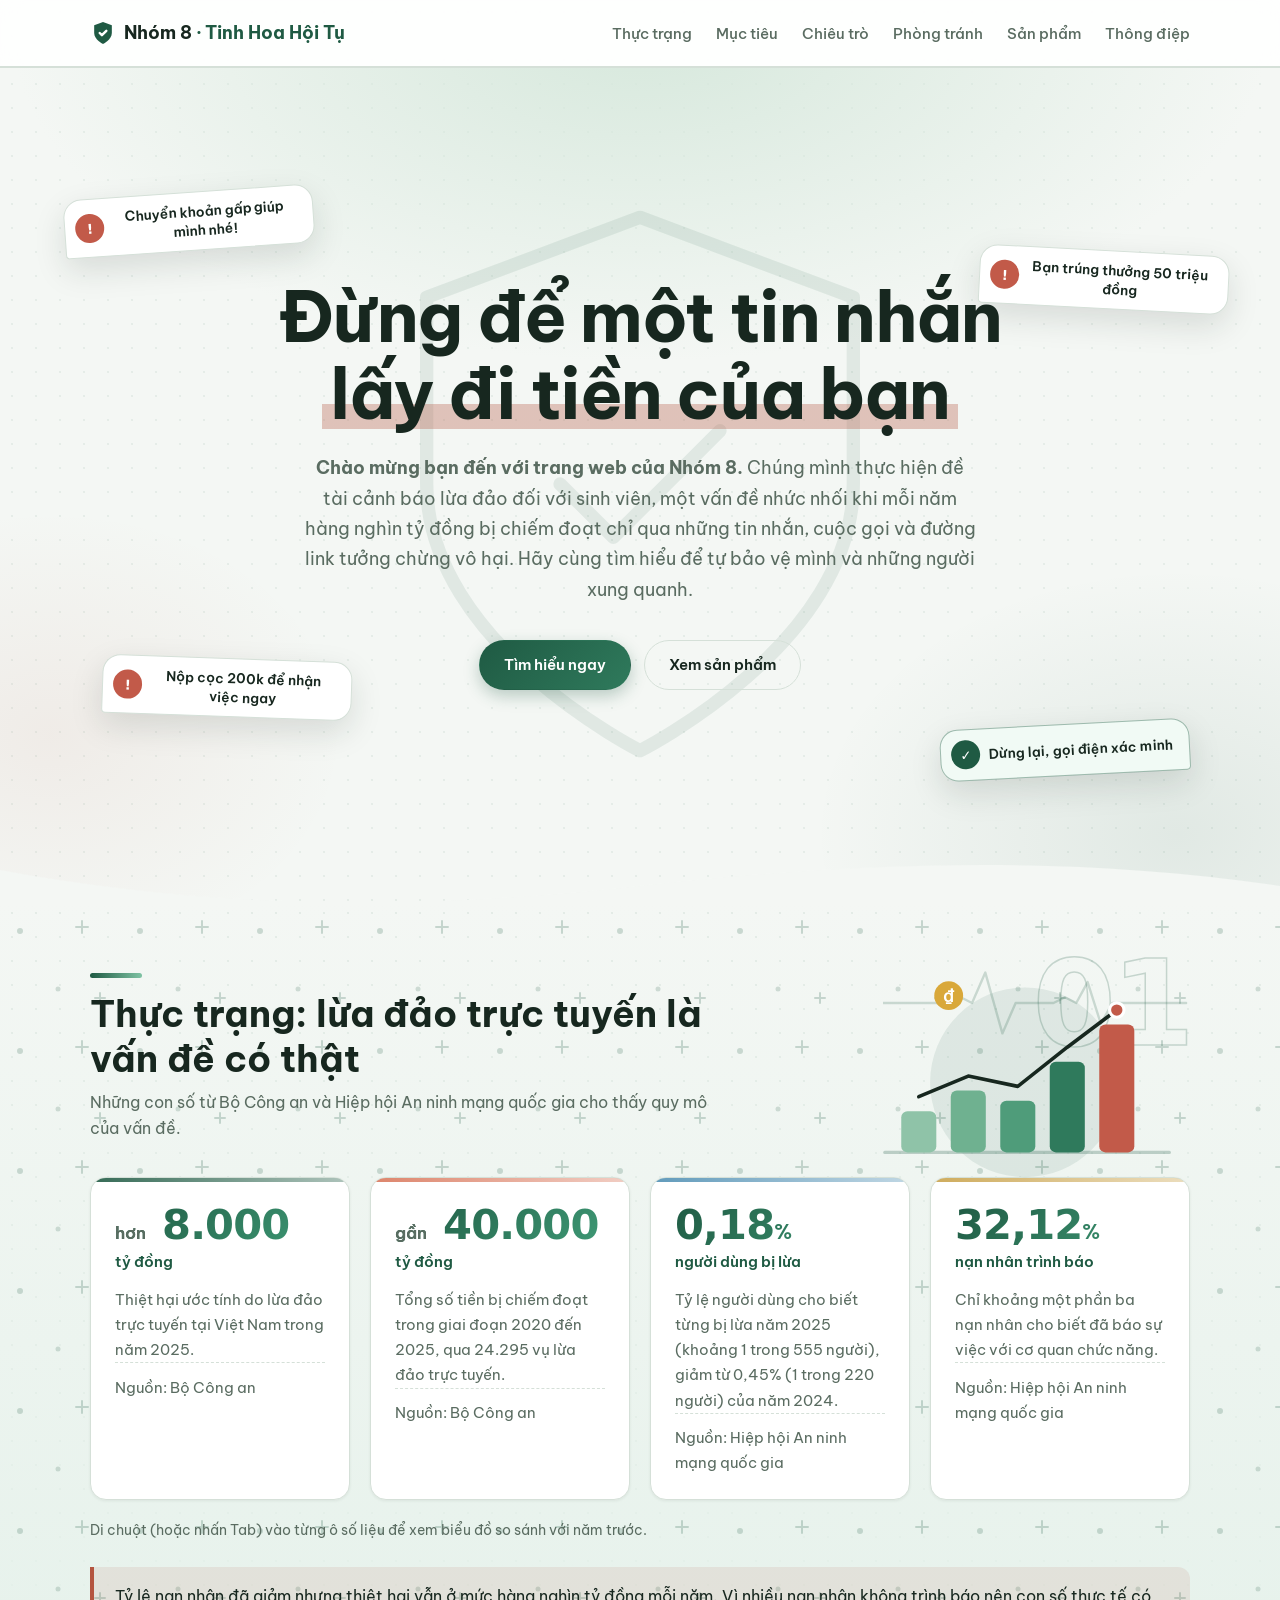
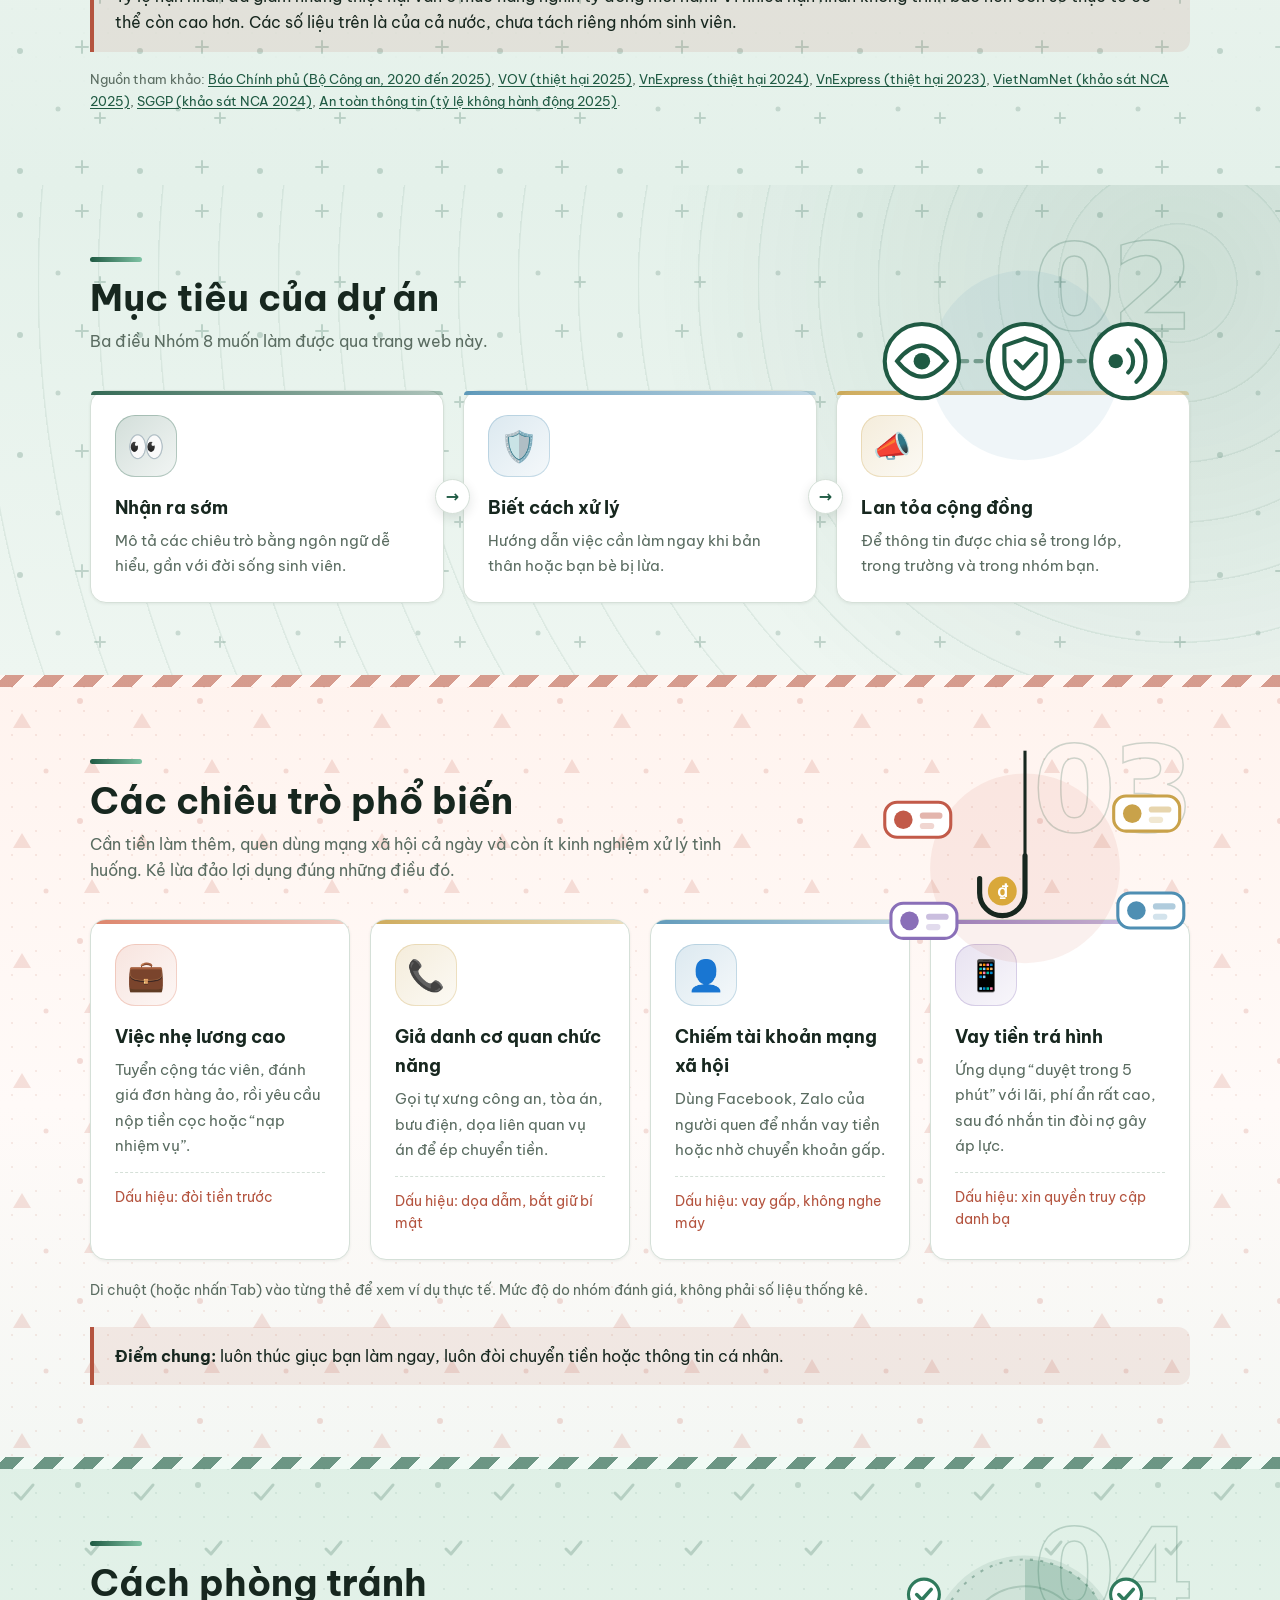
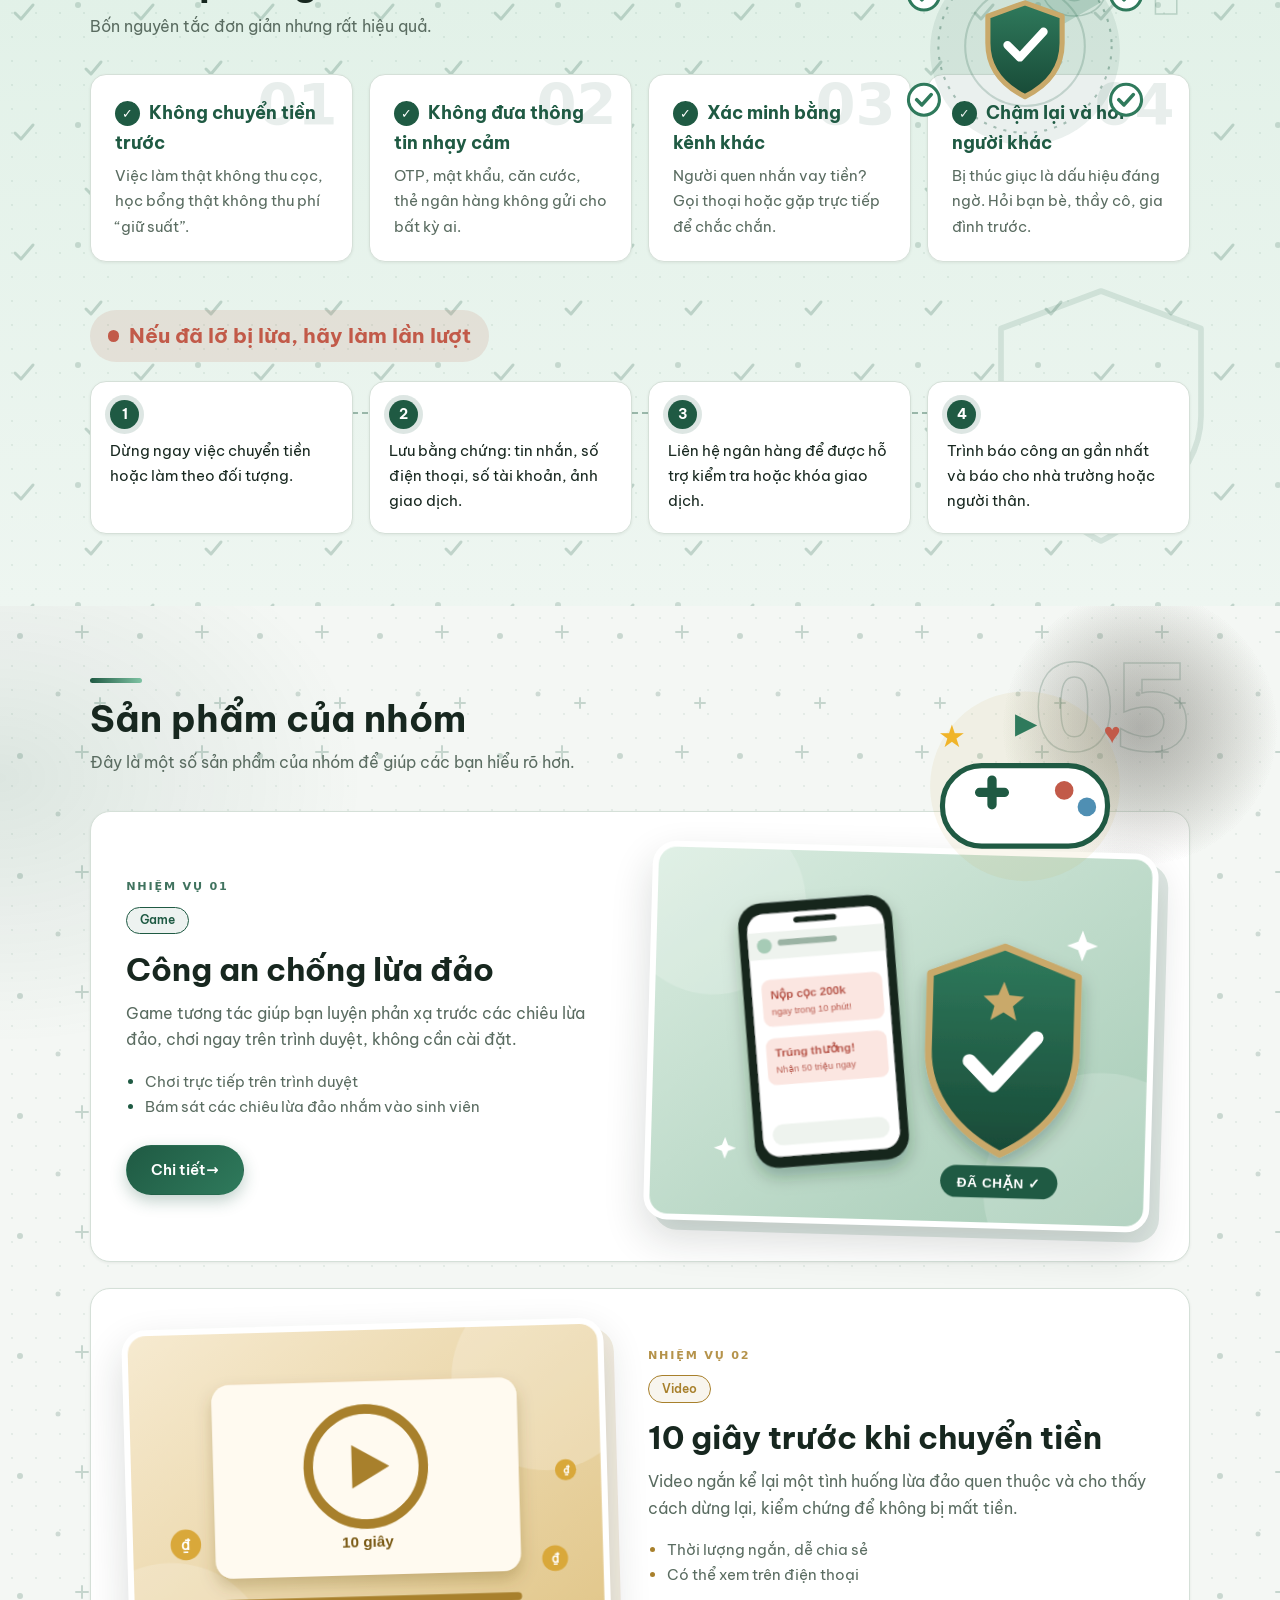
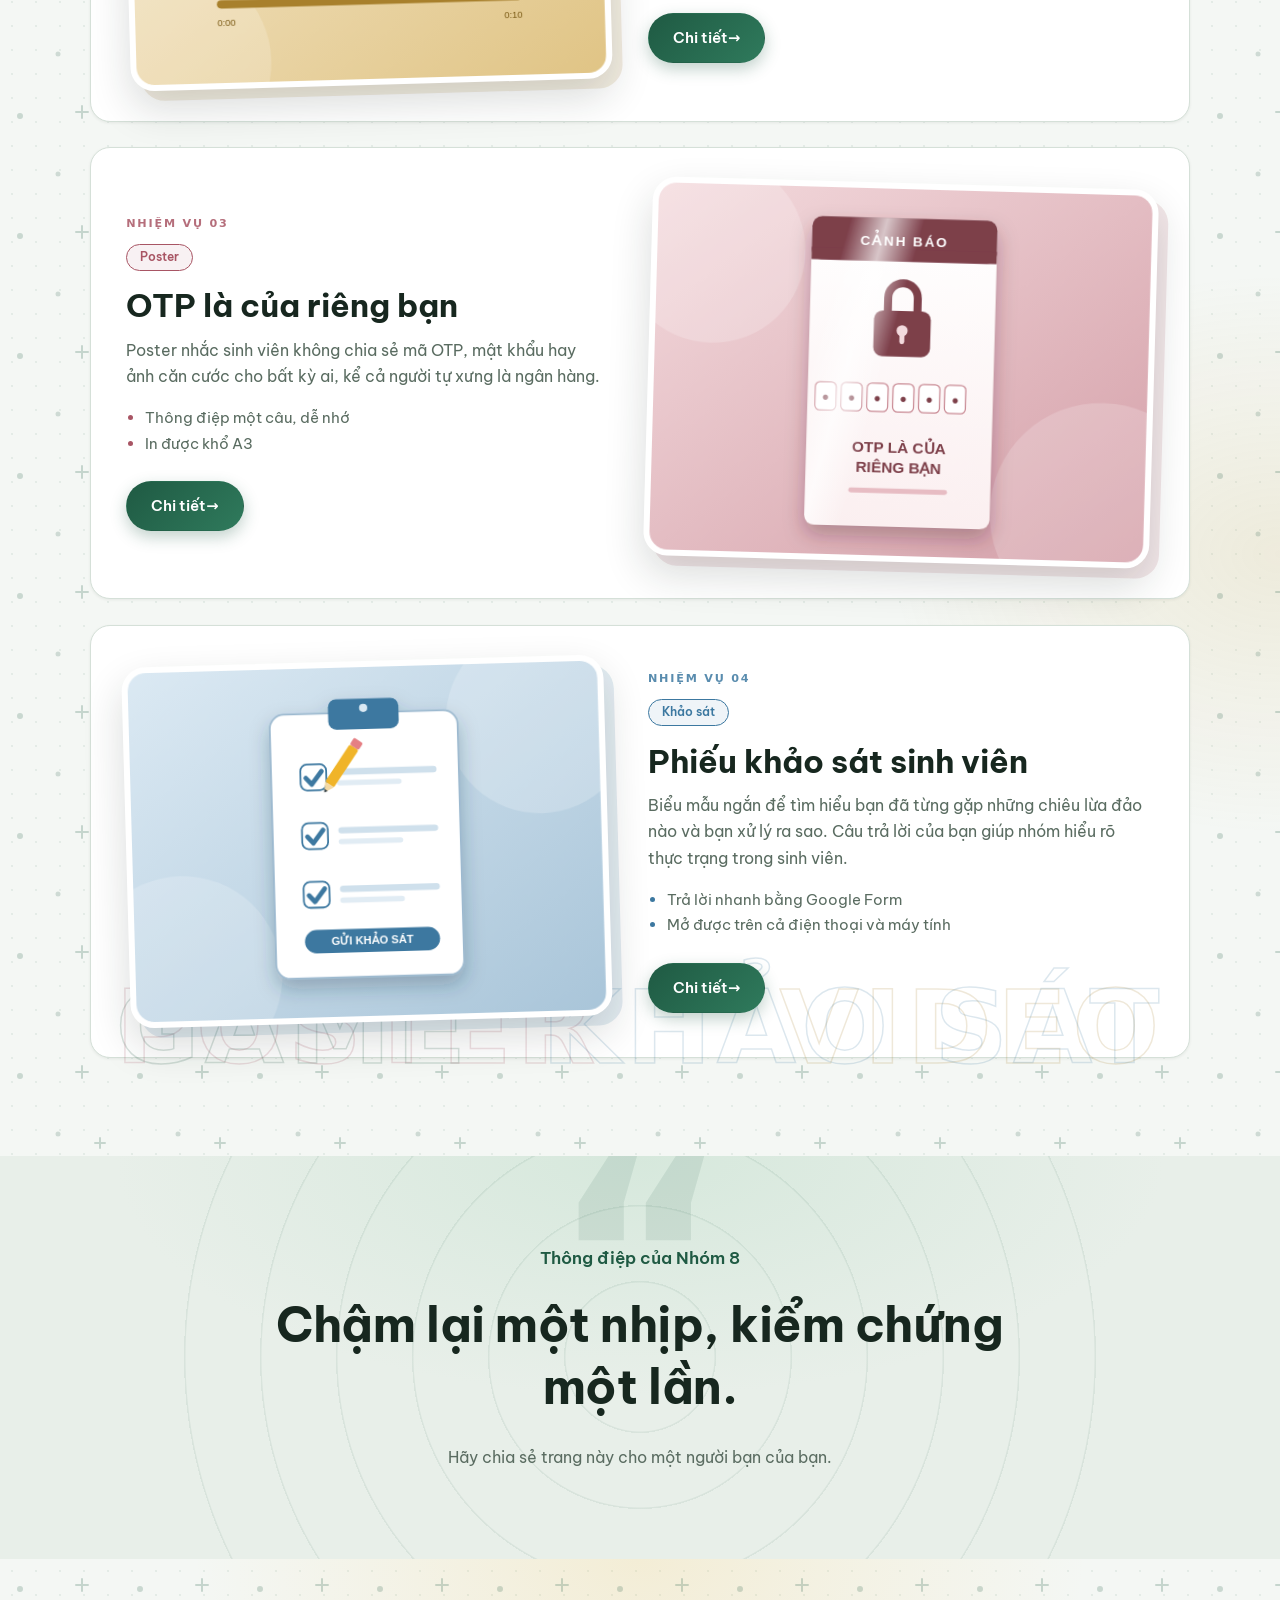
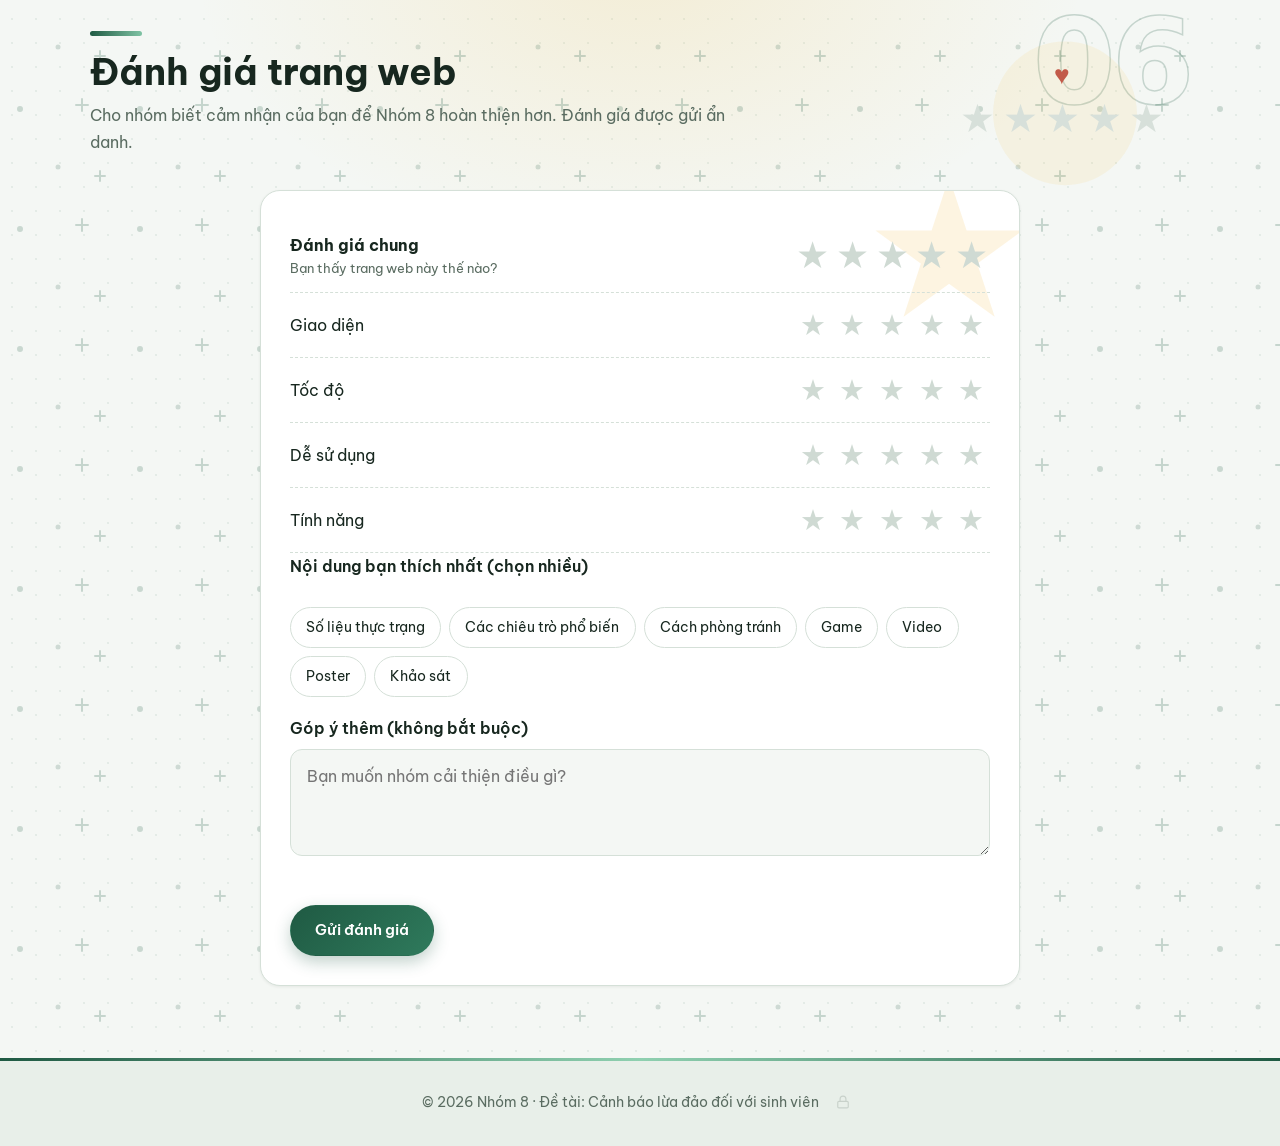
==== commit 92a9de4f: "Update index.html" ====
--- a/index.html
+++ b/index.html
@@ -335,7 +335,7 @@
   <section class="section" id="san-pham">
     <div class="container">
       <svg class="sec-art sa-pad" viewBox="0 0 320 200" aria-hidden="true" focusable="false"><circle cx="160" cy="104" r="92" fill="#c9a24a" fill-opacity=".09"/><g class="a sa-padbody"><rect x="80" y="84" width="160" height="78" rx="38" fill="#fff" stroke="#1f5a43" stroke-width="5"/><path d="M116 110h24M128 98v24" stroke="#1f5a43" stroke-width="9" stroke-linecap="round"/><circle class="a sa-btn" cx="198" cy="108" r="9" fill="#c25a49"/><circle class="a sa-btn b2" cx="220" cy="124" r="9" fill="#4f8fb3"/></g><text class="a sa-fl" style="--d:0s" x="76" y="66" font-family="Segoe UI, Arial, sans-serif" font-size="30" fill="#f0b429">★</text><text class="a sa-fl" style="--d:1s" x="236" y="62" font-family="Segoe UI, Arial, sans-serif" font-size="28" fill="#c25a49">♥</text><text class="a sa-fl" style="--d:2s" x="150" y="52" font-family="Segoe UI, Arial, sans-serif" font-size="28" fill="#2f7a5c">▶</text></svg>
-      <div class="section-head"><h2>Sản phẩm của nhóm</h2><p>Một game, một video và một poster, mỗi sản phẩm có trang riêng để xem chi tiết.</p></div>
+      <div class="section-head"><h2>Sản phẩm của nhóm</h2><p>Đây là một số sản phẩm của nhóm để giúp các bạn hiểu rõ hơn.</p></div>
 
       <article class="feature" data-label="GAME">
         <div class="feature-text">
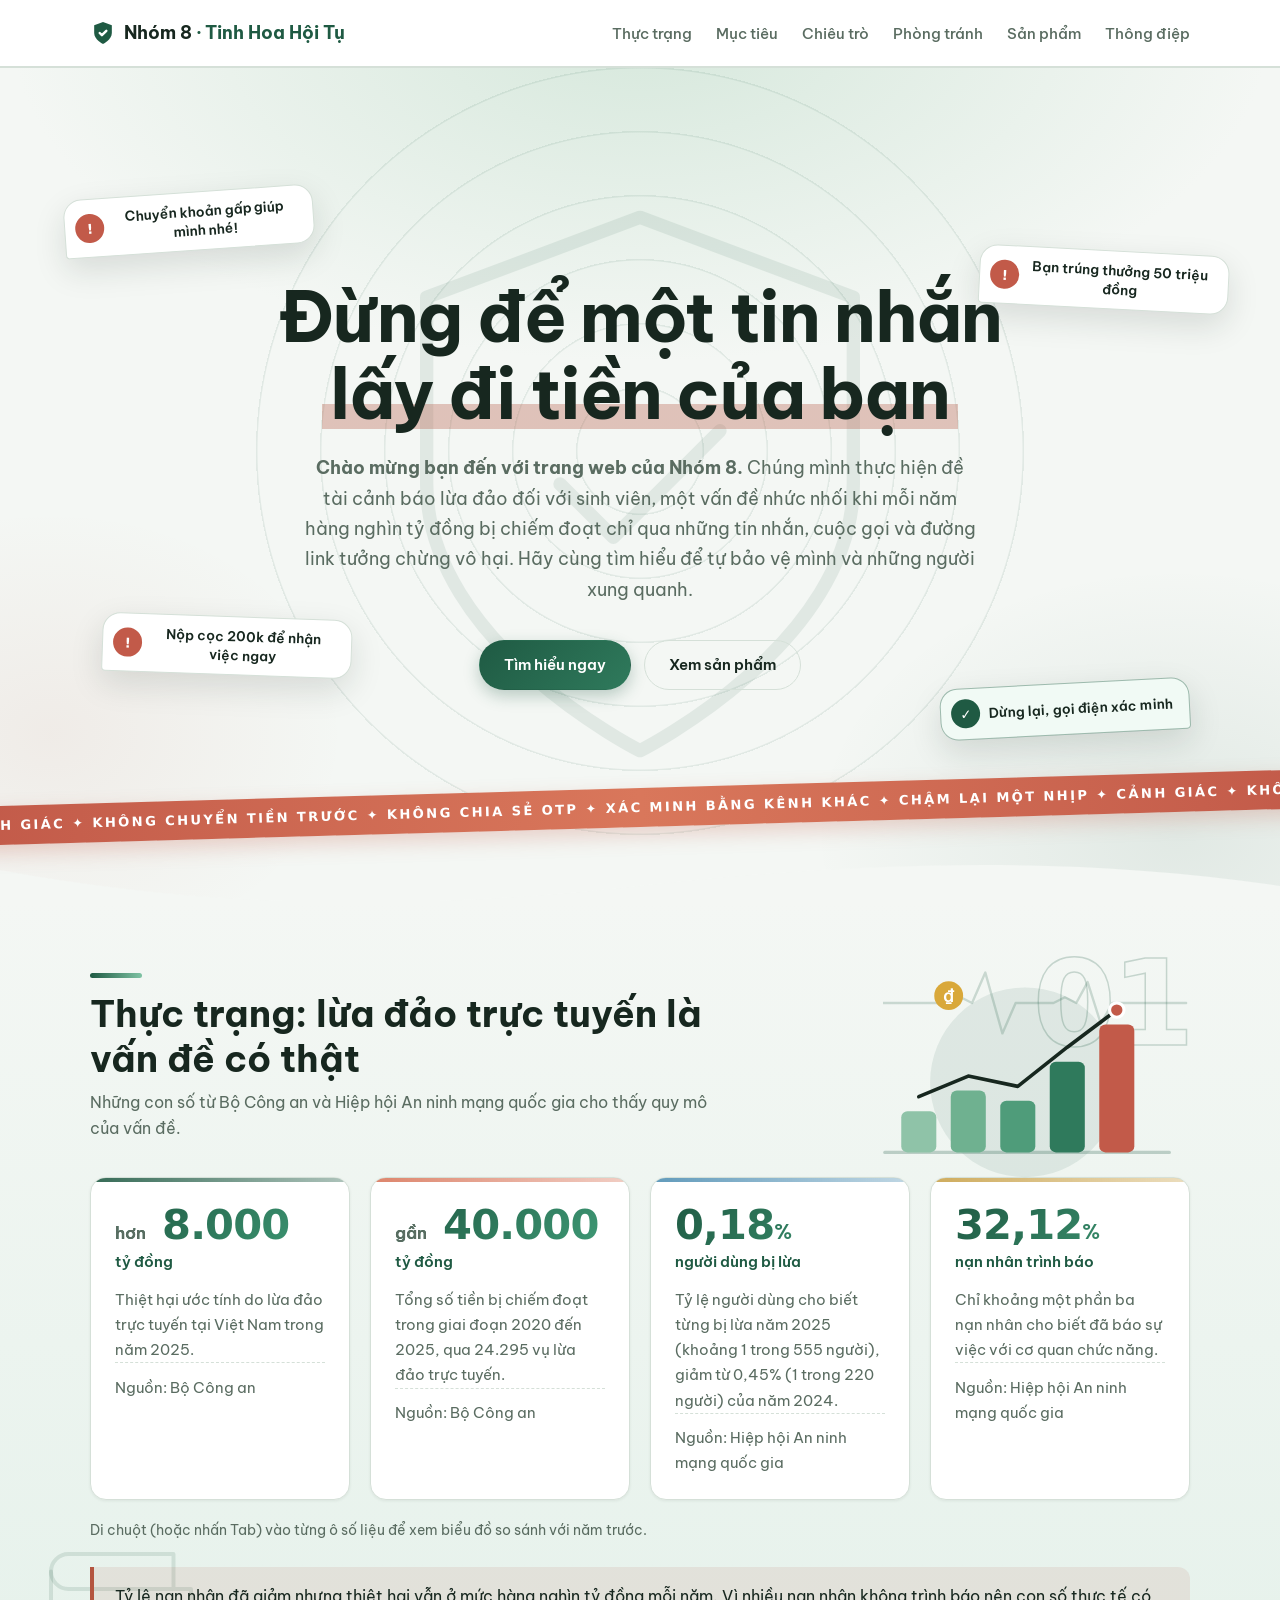
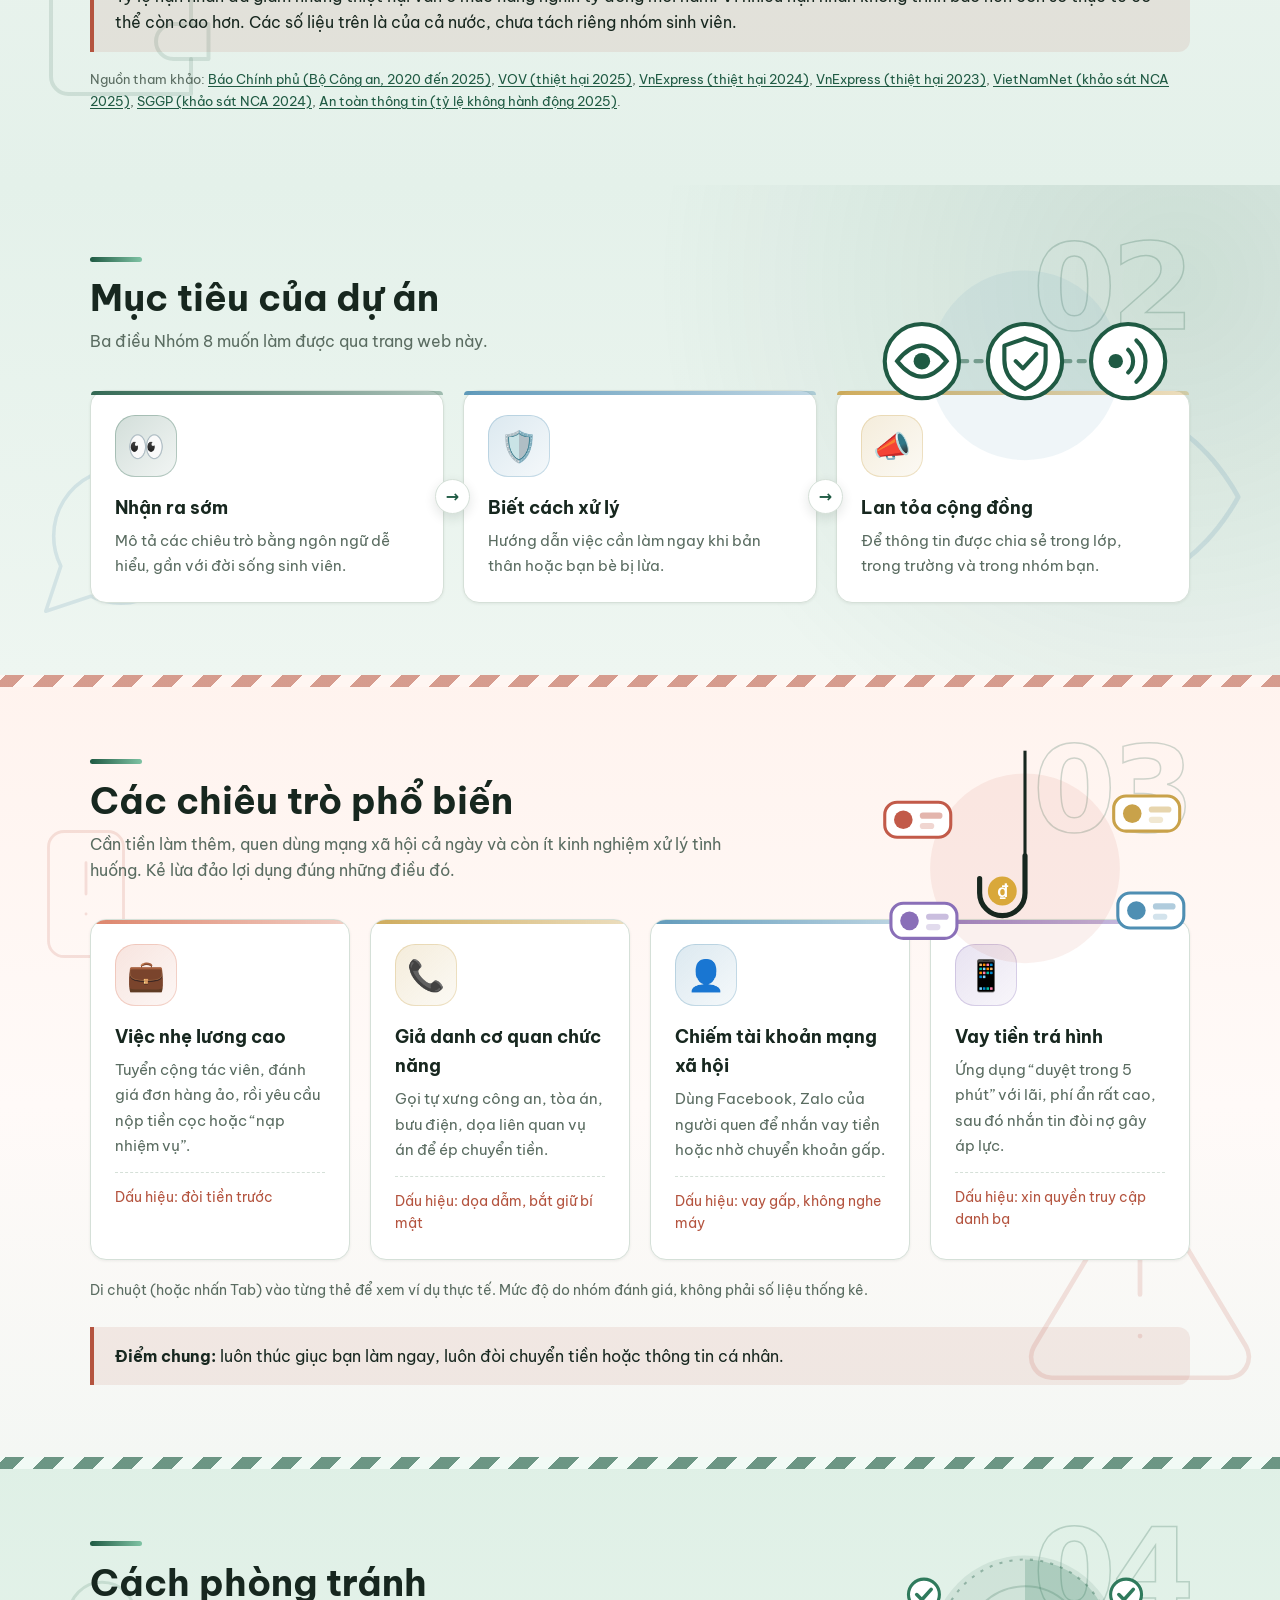
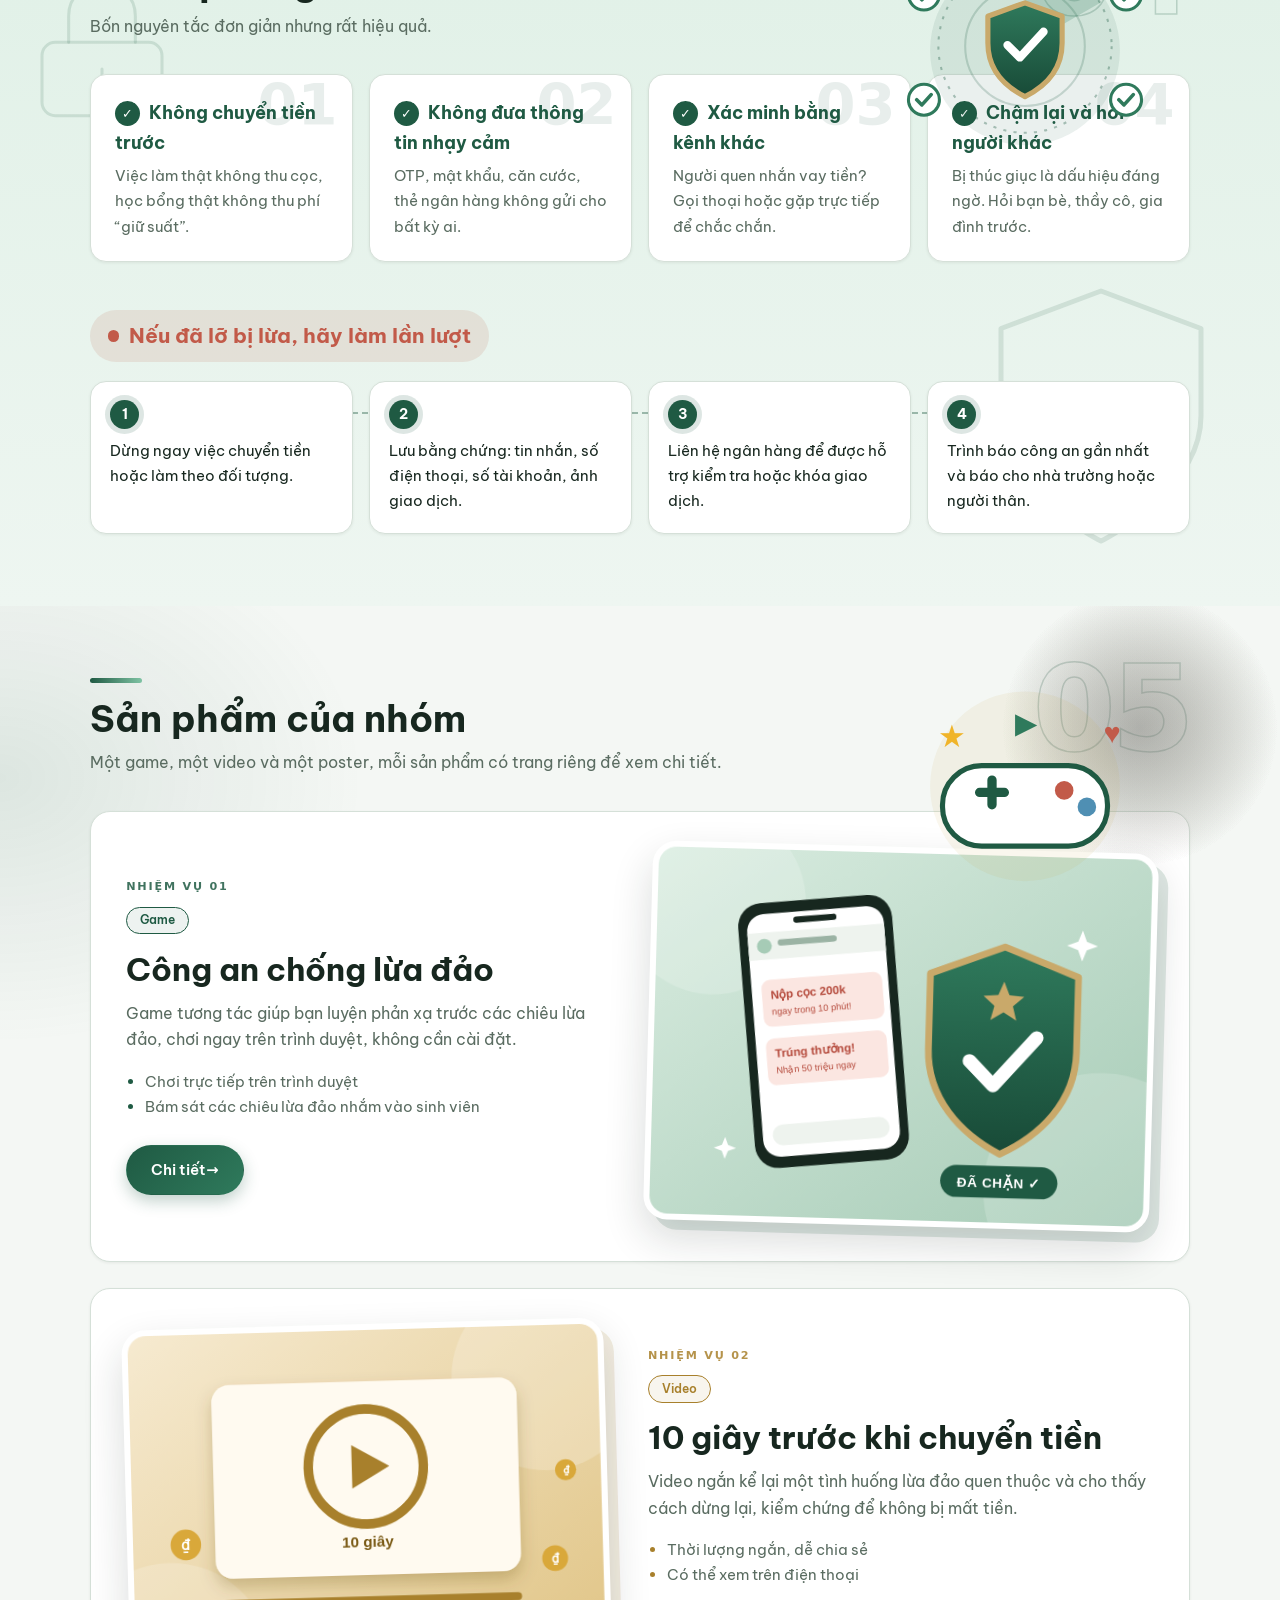
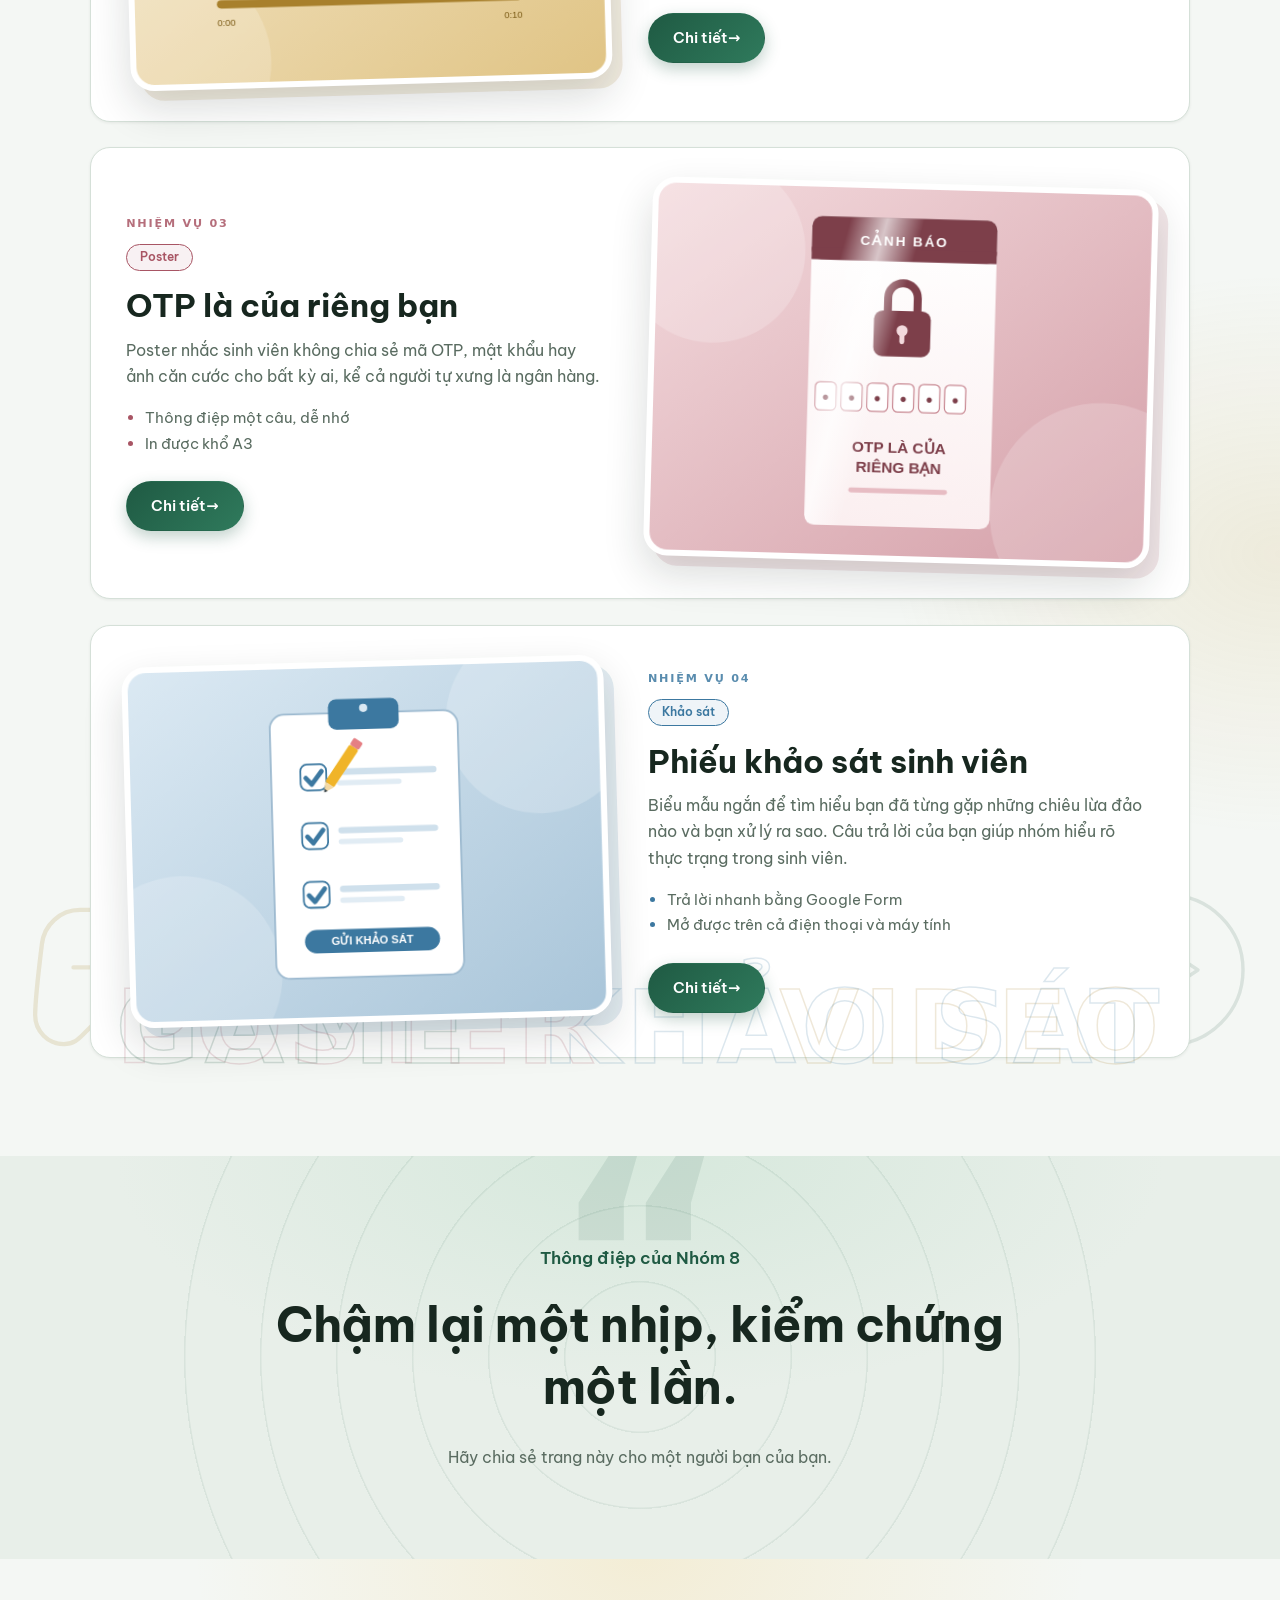
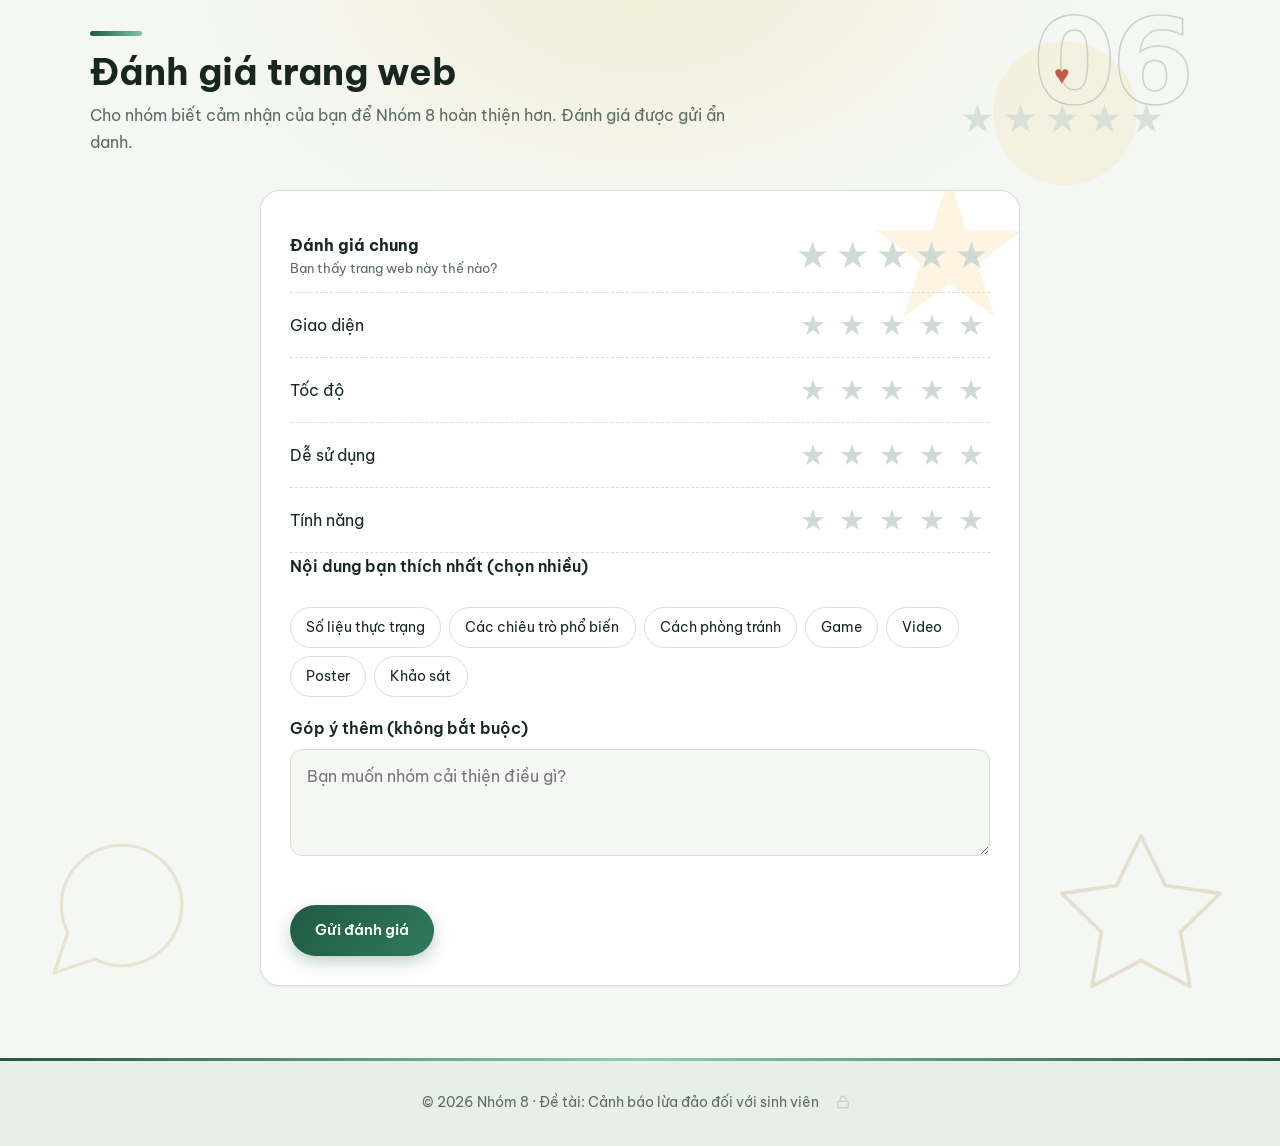
==== commit 4884b7c6: "Add files via upload" ====
--- a/index.html
+++ b/index.html
@@ -35,6 +35,7 @@
       <div class="bub bub3"><i>!</i>Nộp cọc 200k để nhận việc ngay</div>
       <div class="bub bub4 safe"><i>✓</i>Dừng lại, gọi điện xác minh</div>
     </div>
+    <div class="hero-tape" aria-hidden="true"><div class="tape-track"><span>CẢNH GIÁC ✦ KHÔNG CHUYỂN TIỀN TRƯỚC ✦ KHÔNG CHIA SẺ OTP ✦ XÁC MINH BẰNG KÊNH KHÁC ✦ CHẬM LẠI MỘT NHỊP ✦ CẢNH GIÁC ✦ KHÔNG CHUYỂN TIỀN TRƯỚC ✦ KHÔNG CHIA SẺ OTP ✦ XÁC MINH BẰNG KÊNH KHÁC ✦ CHẬM LẠI MỘT NHỊP ✦ </span><span>CẢNH GIÁC ✦ KHÔNG CHUYỂN TIỀN TRƯỚC ✦ KHÔNG CHIA SẺ OTP ✦ XÁC MINH BẰNG KÊNH KHÁC ✦ CHẬM LẠI MỘT NHỊP ✦ CẢNH GIÁC ✦ KHÔNG CHUYỂN TIỀN TRƯỚC ✦ KHÔNG CHIA SẺ OTP ✦ XÁC MINH BẰNG KÊNH KHÁC ✦ CHẬM LẠI MỘT NHỊP ✦ </span></div></div>
     <div class="container hero-inner">
       <h1>Đừng để một tin nhắn <mark>lấy đi tiền của bạn</mark></h1>
       <p><strong>Chào mừng bạn đến với trang web của Nhóm 8.</strong> Chúng mình thực hiện đề tài cảnh báo lừa đảo đối với sinh viên, một vấn đề nhức nhối khi mỗi năm hàng nghìn tỷ đồng bị chiếm đoạt chỉ qua những tin nhắn, cuộc gọi và đường link tưởng chừng vô hại. Hãy cùng tìm hiểu để tự bảo vệ mình và những người xung quanh.</p>
@@ -335,7 +336,7 @@
   <section class="section" id="san-pham">
     <div class="container">
       <svg class="sec-art sa-pad" viewBox="0 0 320 200" aria-hidden="true" focusable="false"><circle cx="160" cy="104" r="92" fill="#c9a24a" fill-opacity=".09"/><g class="a sa-padbody"><rect x="80" y="84" width="160" height="78" rx="38" fill="#fff" stroke="#1f5a43" stroke-width="5"/><path d="M116 110h24M128 98v24" stroke="#1f5a43" stroke-width="9" stroke-linecap="round"/><circle class="a sa-btn" cx="198" cy="108" r="9" fill="#c25a49"/><circle class="a sa-btn b2" cx="220" cy="124" r="9" fill="#4f8fb3"/></g><text class="a sa-fl" style="--d:0s" x="76" y="66" font-family="Segoe UI, Arial, sans-serif" font-size="30" fill="#f0b429">★</text><text class="a sa-fl" style="--d:1s" x="236" y="62" font-family="Segoe UI, Arial, sans-serif" font-size="28" fill="#c25a49">♥</text><text class="a sa-fl" style="--d:2s" x="150" y="52" font-family="Segoe UI, Arial, sans-serif" font-size="28" fill="#2f7a5c">▶</text></svg>
-      <div class="section-head"><h2>Sản phẩm của nhóm</h2><p>Đây là một số sản phẩm của nhóm để giúp các bạn hiểu rõ hơn.</p></div>
+      <div class="section-head"><h2>Sản phẩm của nhóm</h2><p>Một game, một video và một poster, mỗi sản phẩm có trang riêng để xem chi tiết.</p></div>
 
       <article class="feature" data-label="GAME">
         <div class="feature-text">
@@ -360,7 +361,7 @@
             <circle cx="90" cy="90" r="150" fill="#fff" opacity=".18"/><circle cx="730" cy="540" r="190" fill="#fff" opacity=".16"/>
             <path class="a spark s1" d="M690 120l7 18 18 7-18 7-7 18-7-18-18-7 18-7z" fill="#fff"/>
             <path class="a spark s2" d="M120 470l5 13 13 5-13 5-5 13-5-13-13-5 13-5z" fill="#fff"/>
-            <g transform="rotate(-6 275 300)" filter="url(#g-sd)">
+            <g transform="rotate(-6 275 300)">
               <rect x="150" y="80" width="250" height="430" rx="38" fill="#17271f"/>
               <rect x="164" y="98" width="222" height="394" rx="28" fill="#fff"/>
               <rect x="240" y="106" width="70" height="10" rx="5" fill="#17271f"/>
@@ -369,7 +370,7 @@
               <g class="a g-m2"><rect x="180" y="300" width="196" height="76" rx="14" fill="#fbe6e1"/><text x="194" y="331" font-family="Segoe UI, Arial, sans-serif" font-size="19" font-weight="700" fill="#b4483a">Trúng thưởng!</text><text x="194" y="357" font-family="Segoe UI, Arial, sans-serif" font-size="15" fill="#b4483a">Nhận 50 triệu ngay</text></g>
               <rect x="180" y="440" width="190" height="34" rx="17" fill="#eef3ee"/>
             </g>
-            <g class="a g-shield" filter="url(#g-sd)">
+            <g class="a g-shield">
               <path d="M565 150L685 196V318C685 398 630 454 565 486 500 454 445 398 445 318V196Z" fill="url(#g-sh)" stroke="#c9a96a" stroke-width="11" stroke-linejoin="round"/>
               <polygon points="565,206 574,228 598,230 580,246 586,269 565,256 544,269 550,246 532,230 556,228" fill="#c9a96a"/>
               <path class="chk" pathLength="1" d="M512 336L551 375 620 296" fill="none" stroke="#fff" stroke-width="22" stroke-linecap="round" stroke-linejoin="round"/>
@@ -435,7 +436,7 @@
             </defs>
             <rect width="800" height="600" fill="url(#p-bg)"/>
             <circle cx="90" cy="110" r="150" fill="#fff" opacity=".2"/><circle cx="730" cy="520" r="180" fill="#fff" opacity=".18"/>
-            <g class="a p-card" filter="url(#p-sd)">
+            <g class="a p-card">
               <rect x="250" y="50" width="300" height="500" rx="16" fill="url(#p-card)"/>
               <rect x="250" y="50" width="300" height="70" rx="16" fill="#7d3f4a"/><rect x="250" y="100" width="300" height="20" fill="#7d3f4a"/>
               <text x="400" y="95" text-anchor="middle" font-family="Segoe UI, Arial, sans-serif" font-size="22" font-weight="800" fill="#fff" letter-spacing="3">CẢNH BÁO</text>
@@ -470,7 +471,7 @@
             </defs>
             <rect width="800" height="600" fill="url(#s-bg)"/>
             <circle cx="700" cy="100" r="160" fill="#fff" opacity=".2"/><circle cx="80" cy="520" r="170" fill="#fff" opacity=".18"/>
-            <g filter="url(#s-sd)">
+            <g>
               <rect x="240" y="80" width="320" height="450" rx="24" fill="#fff" stroke="#9cb9cf" stroke-width="3"/>
               <rect x="340" y="56" width="120" height="52" rx="14" fill="#3c78a0"/><circle cx="400" cy="72" r="7" fill="#dbe9f3"/>
               <rect x="290" y="166" width="44" height="44" rx="11" fill="#fff" stroke="#3c78a0" stroke-width="3"/><path class="chk c1" pathLength="1" d="M299 189l10 11 17-22" fill="none" stroke="#3c78a0" stroke-width="8" stroke-linecap="round" stroke-linejoin="round"/><rect x="352" y="174" width="170" height="11" rx="5.5" fill="#cfe0ec"/><rect x="352" y="194" width="110" height="9" rx="4.5" fill="#e1ecf4"/><rect x="290" y="266" width="44" height="44" rx="11" fill="#fff" stroke="#3c78a0" stroke-width="3"/><path class="chk c2" pathLength="1" d="M299 289l10 11 17-22" fill="none" stroke="#3c78a0" stroke-width="8" stroke-linecap="round" stroke-linejoin="round"/><rect x="352" y="274" width="170" height="11" rx="5.5" fill="#cfe0ec"/><rect x="352" y="294" width="110" height="9" rx="4.5" fill="#e1ecf4"/><rect x="290" y="366" width="44" height="44" rx="11" fill="#fff" stroke="#3c78a0" stroke-width="3"/><path class="chk c3" pathLength="1" d="M299 389l10 11 17-22" fill="none" stroke="#3c78a0" stroke-width="8" stroke-linecap="round" stroke-linejoin="round"/><rect x="352" y="374" width="170" height="11" rx="5.5" fill="#cfe0ec"/><rect x="352" y="394" width="110" height="9" rx="4.5" fill="#e1ecf4"/>
@@ -526,11 +527,18 @@
 <script src="feedback.js"></script>
 
 <script>
-/* Tạo các chấm người dùng cho biểu đồ tỷ lệ nạn nhân */
+/* Vẽ các chấm người dùng bằng canvas: nhẹ hơn nhiều so với hàng trăm phần tử */
 document.querySelectorAll(".dots").forEach(function (box) {
-  var n = +box.dataset.n, hit = +box.dataset.hit, html = "";
-  for (var i = 0; i < n; i++) html += '<span class="dot' + (i === hit ? ' hit' : '') + '" style="--i:' + i + '"></span>';
-  box.innerHTML = html;
+  var n = +box.dataset.n, hit = +box.dataset.hit, COLS = 24, STEP = 8, S = 2, rows = Math.ceil(n / COLS);
+  var c = document.createElement("canvas"), g;
+  c.width = COLS * STEP * S; c.height = rows * STEP * S;
+  c.setAttribute("role", "img"); c.setAttribute("aria-label", "Mỗi chấm là một người dùng, chấm đỏ là nạn nhân");
+  g = c.getContext("2d"); g.scale(S, S); g.fillStyle = "#c3d2c8";
+  for (var i = 0; i < n; i++) { if (i === hit) continue; g.beginPath(); g.arc((i % COLS) * STEP + STEP / 2, Math.floor(i / COLS) * STEP + STEP / 2, 2.6, 0, 7); g.fill(); }
+  var hx = (hit % COLS) * STEP + STEP / 2, hy = Math.floor(hit / COLS) * STEP + STEP / 2;
+  g.fillStyle = "rgba(194,90,73,.3)"; g.beginPath(); g.arc(hx, hy, 7, 0, 7); g.fill();
+  g.fillStyle = "#c25a49"; g.beginPath(); g.arc(hx, hy, 4.2, 0, 7); g.fill();
+  box.appendChild(c);
 });
 </script>
 <script>
@@ -554,21 +562,22 @@
 })();
 </script>
 <script>
-/* Ảnh minh họa sản phẩm: chạy hoạt hình khi cuộn tới và nghiêng nhẹ theo con trỏ chuột */
+/* Hoạt hình chỉ chạy khi phần đó đang nằm trong màn hình; ảnh sản phẩm nghiêng nhẹ theo chuột */
 (function () {
-  var arts = document.querySelectorAll(".thumb-art, .sec-art"); if (!arts.length) return;
+  var items = document.querySelectorAll(".thumb-art, .sec-art, .hero, .message"); if (!items.length) return;
   if ("IntersectionObserver" in window) {
-    var io = new IntersectionObserver(function (l) { l.forEach(function (e) { e.target.classList.toggle("play", e.isIntersecting); }); }, { threshold: 0.35 });
-    arts.forEach(function (a) { io.observe(a); });
-  } else arts.forEach(function (a) { a.classList.add("play"); });
+    var io = new IntersectionObserver(function (l) { l.forEach(function (e) { e.target.classList.toggle("play", e.isIntersecting); }); }, { threshold: 0.12 });
+    items.forEach(function (a) { io.observe(a); });
+  } else items.forEach(function (a) { a.classList.add("play"); });
   if (matchMedia("(hover: hover) and (pointer: fine)").matches && !matchMedia("(prefers-reduced-motion: reduce)").matches) {
-    arts.forEach(function (a) {
+    document.querySelectorAll(".thumb-art").forEach(function (a) {
+      var raf = 0, px = 0, py = 0;
+      var paint = function () { raf = 0; a.style.setProperty("--ry", px * 14 + "deg"); a.style.setProperty("--rx", -py * 14 + "deg"); };
       a.addEventListener("pointermove", function (e) {
-        var r = a.getBoundingClientRect();
-        a.style.setProperty("--ry", ((e.clientX - r.left) / r.width - .5) * 14 + "deg");
-        a.style.setProperty("--rx", -((e.clientY - r.top) / r.height - .5) * 14 + "deg");
+        var r = a.getBoundingClientRect(); px = (e.clientX - r.left) / r.width - .5; py = (e.clientY - r.top) / r.height - .5;
+        if (!raf) raf = requestAnimationFrame(paint);
       });
-      a.addEventListener("pointerleave", function () { a.style.setProperty("--rx", "0deg"); a.style.setProperty("--ry", "0deg"); });
+      a.addEventListener("pointerleave", function () { px = py = 0; if (!raf) raf = requestAnimationFrame(paint); });
     });
   }
 })();
@@ -643,7 +652,7 @@
   }
   function setActive(i) {
     if (i === active) return;
-    prev = active; active = i; apply();
+    prev = active; active = i; apply(); document.body.classList.toggle("calm", i !== null);
   }
   const cancelPending = () => { if (pending) { clearTimeout(pending.t); pending = null; } };
   const enableTransitions = () => requestAnimationFrame(() => requestAnimationFrame(() => box.classList.add("ready")));
@@ -682,6 +691,7 @@
   function toggleTouch(card) {
     const wasOpen = card.classList.contains("is-active");
     cards.forEach(c => { c.classList.remove("is-active"); c.setAttribute("aria-expanded", "false"); });
+    document.body.classList.toggle("calm", !wasOpen);
     if (wasOpen) return;
     card.classList.add("is-active"); card.setAttribute("aria-expanded", "true");
     setTimeout(() => {
@@ -707,7 +717,7 @@
   function disable() {
     box.classList.remove("dynamic", "ready", "has-active");
     [box, hint, ...cards].forEach(el => { el.removeAttribute("style"); el.classList.remove("is-active"); });
-    active = prev = null;
+    active = prev = null; document.body.classList.remove("calm");
   }
   function sync() {
     if (!mq.matches) {
--- a/style.css
+++ b/style.css
@@ -344,7 +344,7 @@
 /* ===== Nút quản trị kín đáo ===== */
 .admin-trigger { background: none; border: 0; color: var(--muted); opacity: .22; cursor: pointer; padding: .55rem; margin-left: .5rem; vertical-align: middle; transition: opacity .2s; }
 .admin-trigger:hover, .admin-trigger:focus-visible { opacity: .85; }
-body:has(dialog[open]) { overflow: hidden; }
+body.modal-open { overflow: hidden; }
 
 /* ===== Bảng điều khiển Admin (nền tối) ===== */
 .adm-dlg { width: min(1040px, 100% - 1rem); max-height: calc(100dvh - 1rem); padding: 0; border: 1px solid #1d6f66; border-radius: 20px; background: #0a1016; color: #e8f1ef; overflow: auto; }
@@ -448,8 +448,8 @@
 .bub.safe i { background: var(--accent); }
 .bub1 { top: 15%; left: 5%; rotate: -4deg; }
 .bub2 { top: 22%; right: 4%; rotate: 3deg; animation-delay: -2s; }
-.bub3 { bottom: 22%; left: 8%; rotate: 2deg; animation-delay: -4s; }
-.bub4 { bottom: 15%; right: 7%; rotate: -3deg; animation-delay: -1s; }
+.bub3 { bottom: 27%; left: 8%; rotate: 2deg; animation-delay: -4s; }
+.bub4 { bottom: 20%; right: 7%; rotate: -3deg; animation-delay: -1s; }
 @keyframes bob { from { transform: translateY(-9px); } to { transform: translateY(9px); } }
 @media (max-width: 1180px) { .bub2, .bub3 { display: none; } .bub1 { top: 1.4rem; left: 1.2rem; } .bub4 { bottom: 4.6rem; right: 1.2rem; } }
 @media (max-width: 720px) { .hero { padding: 6.5rem 0 7.5rem; } .bub { max-width: 205px; font-size: .76rem; } .bub1 { top: 1rem; left: .8rem; } .bub4 { right: .8rem; } }
@@ -718,3 +718,111 @@
 @keyframes rise-up { 0% { opacity: 0; transform: translateY(0) rotate(0); } 12%, 85% { opacity: 1; } 100% { opacity: 0; transform: translateY(-520px) rotate(200deg); } }
 
 @media (prefers-reduced-motion: reduce) { .section::after, .msg-fx i, .sec-art * { animation: none !important; } .sa-rip { opacity: 0; } }
+
+/* ===================================================================
+   TỐI ƯU HIỆU NĂNG: bớt việc vẽ lại, tạm dừng hiệu ứng nền khi đang tương tác
+   =================================================================== */
+/* Thanh menu: bỏ làm mờ nền (rất tốn khi cuộn) */
+.site-header { -webkit-backdrop-filter: none; backdrop-filter: none; background: rgba(255, 255, 255, .97); }
+
+/* Họa tiết nền các mục đứng yên (không còn lớp lớn trôi liên tục) */
+.section::after { inset: 0; animation: none; }
+
+/* Chỉ chạy hiệu ứng khi phần đó đang nằm trong màn hình */
+.hero:not(.play) .bub, .message:not(.play)::after, .message:not(.play) .msg-fx i { animation-play-state: paused; }
+/* Khi đang mở một thẻ: tạm dừng các hình động xung quanh để thẻ mở mượt */
+body.calm .sec-art *, body.calm .thumb-art *, body.calm .bub, body.calm .msg-fx i, body.calm .message::after { animation-play-state: paused !important; }
+
+/* Bóng đổ nhẹ hơn cho thẻ đang mở (bóng lớn phải vẽ lại ở mỗi khung hình khi thẻ dãn ra) */
+.dynamic .risk.is-active { box-shadow: 0 0 0 1px var(--accent), 0 8px 18px rgba(var(--accent-rgb), .24); }
+.touch .risk.is-active { box-shadow: 0 0 0 1px var(--accent), 0 8px 20px rgba(var(--accent-rgb), .22); }
+#risks .risk:hover, #risks .risk.is-active { border-color: rgb(var(--ic)); }
+
+/* Biểu đồ chấm dùng canvas: hiện dần từ trên xuống bằng clip-path (chạy trên GPU) */
+.dots { display: block; }
+.dots canvas { display: block; width: 100%; height: auto; }
+:is(.dynamic, .touch) .dots canvas { clip-path: inset(0 0 100% 0); transition: clip-path .2s; }
+:is(.dynamic, .touch) .risk.is-active .dots canvas { clip-path: inset(0); transition: clip-path 1.3s cubic-bezier(.4, 0, .2, 1) .45s; }
+
+/* Ảnh sản phẩm: lớp riêng để nghiêng và hoạt hình không kéo theo vẽ lại cả trang */
+.thumb-art svg { will-change: transform; }
+.thumb-art { contain: layout paint; }
+.risk-main, .risk-more { backface-visibility: hidden; }
+@media (prefers-reduced-motion: reduce) { :is(.dynamic, .touch) .dots canvas { clip-path: none; } }
+
+/* ===================================================================
+   TRANG ĐẦU: băng cảnh báo chạy ngang, vòng radar lan tỏa phía sau tiêu đề
+   =================================================================== */
+.hero-art::before { content: ""; position: absolute; left: 50%; top: 46%; width: 780px; max-width: 150vw; aspect-ratio: 1; translate: -50% -50%; border-radius: 50%; background: repeating-radial-gradient(circle, transparent 0 62px, rgba(var(--accent-rgb), .09) 63px 64px); animation: ripple 8s ease-in-out infinite alternate; }
+.hero:not(.play) .hero-art::before, .hero:not(.play) .tape-track { animation-play-state: paused; }
+.hero-tape { position: absolute; left: -3%; right: -3%; bottom: 4.6rem; z-index: 1; rotate: -1.6deg; overflow: hidden; pointer-events: none; background: linear-gradient(90deg, #c25a49, #d9775b, #c25a49); color: #fff; box-shadow: 0 8px 20px rgba(194, 90, 73, .25); }
+.tape-track { display: flex; width: max-content; animation: tape 46s linear infinite; }
+.tape-track span { padding: .55rem 0; font-size: .82rem; font-weight: 800; letter-spacing: .18em; white-space: nowrap; }
+@keyframes tape { to { transform: translateX(-50%); } }
+@media (max-width: 720px) { .hero-tape { bottom: 3.4rem; } .tape-track span { font-size: .7rem; padding: .45rem 0; } .bub4 { bottom: 8rem; } }
+body.calm .hero-tape *, body.calm .hero-art::before { animation-play-state: paused !important; }
+
+/* ===================================================================
+   TRANG TỪNG SẢN PHẨM: banner có cảnh hoạt hình, khung theo từng loại nội dung
+   =================================================================== */
+.pg-game { --fc: 31, 90, 67; } .pg-video { --fc: 168, 128, 44; } .pg-poster { --fc: 168, 85, 100; } .pg-survey { --fc: 60, 120, 160; }
+body.pg { background-image: radial-gradient(620px 420px at 100% 0, rgba(var(--fc), .12), transparent 70%), radial-gradient(520px 380px at 0 60%, rgba(var(--fc), .08), transparent 70%), radial-gradient(rgba(var(--fc), .08) 1.2px, transparent 1.3px); background-size: auto, auto, 24px 24px; }
+.pg .detail { max-width: 980px; }
+.pg .brand span, .pg .back { color: rgb(var(--fc)); }
+.pg .back { display: inline-flex; align-items: center; gap: .4rem; padding: .45rem .9rem; border-radius: 999px; background: #fff; border: 1px solid rgba(var(--fc), .3); transition: transform .2s, box-shadow .2s; }
+.pg .back:hover { text-decoration: none; transform: translateX(-4px); box-shadow: 0 6px 16px rgba(var(--fc), .2); }
+
+.pg-hero { position: relative; overflow: hidden; display: grid; grid-template-columns: 1.1fr .9fr; gap: 2rem; align-items: center; margin-bottom: 2rem; padding: 2.2rem; border-radius: 28px; border: 1px solid rgba(var(--fc), .25); background: radial-gradient(rgba(var(--fc), .12) 1.2px, transparent 1.3px) 0 0 / 22px 22px, linear-gradient(135deg, rgba(var(--fc), .14), rgba(255, 255, 255, .85) 70%); box-shadow: 0 20px 50px rgba(var(--fc), .14); }
+.pg-hero::before { content: ""; position: absolute; right: -80px; top: -80px; width: 320px; height: 320px; border-radius: 50%; background: radial-gradient(circle, rgba(var(--fc), .22), transparent 70%); }
+.pg-hero::after { content: ""; position: absolute; left: -60px; bottom: -120px; width: 300px; height: 300px; border-radius: 50%; border: 2px dashed rgba(var(--fc), .28); animation: spin 40s linear infinite; }
+@keyframes spin { to { transform: rotate(360deg); } }
+.pg-hero > * { position: relative; z-index: 1; }
+.pg-chip { display: inline-block; margin-bottom: 1rem; padding: .38rem .9rem; border-radius: 999px; background: #fff; border: 1px solid rgba(var(--fc), .35); font-size: .72rem; font-weight: 800; letter-spacing: .16em; color: rgb(var(--fc)); }
+.pg-hero h1 { margin-bottom: .8rem; }
+.pg-hero .lead { margin: 0; }
+.pg-hero .thumb { max-width: 440px; justify-self: end; }
+@media (max-width: 800px) { .pg-hero { grid-template-columns: 1fr; padding: 1.4rem; } .pg-hero .thumb { justify-self: center; } }
+
+/* Các khối nội dung: tiêu đề có thanh màu, thẻ giới thiệu và bảng thông tin */
+.pg .detail h2 { display: flex; align-items: center; gap: .7rem; }
+.pg .detail h2::before { content: ""; width: 6px; height: 1.3em; border-radius: 4px; background: linear-gradient(180deg, rgb(var(--fc)), rgba(var(--fc), .35)); }
+.pg .detail h2 + p { padding: 1.1rem 1.3rem; border-left: 4px solid rgb(var(--fc)); border-radius: 0 16px 16px 0; background: #fff; box-shadow: 0 1px 3px rgba(23, 39, 31, .07); }
+.pg .detail .specs { padding: .3rem 1.3rem; border: 1px solid var(--line); border-radius: 18px; background: #fff; box-shadow: 0 1px 3px rgba(23, 39, 31, .07); }
+.pg .detail .specs li:last-child { border-bottom: 0; }
+.pg .detail .specs li span:last-child { font-weight: 600; color: rgb(var(--fc)); }
+.pg .btn { background: linear-gradient(135deg, rgb(var(--fc)), rgba(var(--fc), .75)); color: #fff; box-shadow: 0 6px 16px rgba(var(--fc), .28); }
+.pg .btn.ghost { background: #fff; color: rgb(var(--fc)); border-color: rgba(var(--fc), .4); box-shadow: none; }
+
+/* Khung xem theo từng loại: máy chơi game, rạp phim, tranh treo tường, bảng kẹp giấy */
+.media { position: relative; }
+.pg-game .game-frame { border: 10px solid #1b2a23; border-radius: 28px; background: #fff; box-shadow: 0 0 0 3px rgba(var(--fc), .35), 0 22px 46px rgba(var(--fc), .22); }
+.pg-game .game-frame::after { content: ""; position: absolute; left: 50%; bottom: -10px; width: 90px; height: 10px; translate: -50% 0; border-radius: 0 0 8px 8px; background: #36493f; pointer-events: none; }
+.pg-video .media:not(.portrait) { border: 0; border-radius: 18px; background: linear-gradient(135deg, #f6ead0, #e0c485); box-shadow: 0 22px 46px rgba(var(--fc), .24); }
+.pg-video .media::before, .pg-video .media::after { content: ""; position: absolute; left: 0; right: 0; height: 22px; z-index: 1; background: repeating-linear-gradient(90deg, transparent 0 12px, rgba(255, 255, 255, .92) 12px 24px), #1d1a14; }
+.pg-video .media::before { top: 0; } .pg-video .media::after { bottom: 0; }
+.pg-poster .media.portrait { border: 14px solid #fff; border-radius: 6px; outline: 5px solid rgba(var(--fc), .4); rotate: -1deg; box-shadow: 0 28px 56px rgba(var(--fc), .3); transition: rotate .4s ease; }
+.pg-poster .media.portrait:hover { rotate: 0deg; }
+.pg-survey .form-frame { border: 6px solid rgb(var(--fc)); border-radius: 24px; box-shadow: 0 22px 46px rgba(var(--fc), .2); }
+.pg-survey .form-frame::before { content: ""; position: absolute; top: 0; left: 50%; z-index: 2; width: 130px; height: 24px; translate: -50% 0; border-radius: 0 0 16px 16px; background: rgb(var(--fc)); pointer-events: none; }
+
+@media (prefers-reduced-motion: reduce) { .tape-track, .hero-art::before, .pg-hero::after { animation: none !important; } }
+
+/* ===================================================================
+   THAY HỌA TIẾT CHẤM/DẤU CỘNG bằng hình minh họa liên quan chủ đề (ví, lá chắn, ổ khóa, điện thoại...)
+   Mỗi mục có vài biểu tượng nét mảnh, rất mờ, đặt ở hai bên lề để không gây rối mắt
+   =================================================================== */
+body { background-image: none; }
+.section::after { display: none; }
+
+#thuc-trang { background: url("data:image/svg+xml,%3Csvg%20xmlns%3D%27http%3A%2F%2Fwww.w3.org%2F2000%2Fsvg%27%20viewBox%3D%270%200%20380%2080%27%20fill%3D%27none%27%20stroke%3D%27%231f5a43%27%20stroke-opacity%3D%27.2%27%20stroke-width%3D%272.5%27%20stroke-linecap%3D%27round%27%20stroke-linejoin%3D%27round%27%3E%3Cpath%20d%3D%27M0%2040h70l12-6%2012%206%2014-32%2018%2064%2014-32h40l12-6%2012%206%2012-22%2014%2044%2012-22h78%27%2F%3E%3C%2Fsvg%3E") no-repeat right 4% top 4rem / 360px auto, url("data:image/svg+xml,%3Csvg%20xmlns%3D%22http%3A%2F%2Fwww.w3.org%2F2000%2Fsvg%22%20viewBox%3D%220%200%2024%2024%22%20fill%3D%22none%22%20stroke%3D%22%231f5a43%22%20stroke-opacity%3D%220.13%22%20stroke-width%3D%220.45%22%20stroke-linecap%3D%22round%22%20stroke-linejoin%3D%22round%22%3E%3Cpath%20d%3D%22M20%2012V8H6a2%202%200%200%201%200-4h12v4%22%2F%3E%3Cpath%20d%3D%22M4%206v12a2%202%200%200%200%202%202h14v-4%22%2F%3E%3Cpath%20d%3D%22M18%2012a2%202%200%200%200%200%204h4v-4z%22%2F%3E%3C%2Fsvg%3E") no-repeat left 1.5% bottom 3.5rem / 210px, linear-gradient(180deg, transparent 0, #e4f1ea 100%), var(--bg); }
+#muc-tieu { background: url("data:image/svg+xml,%3Csvg%20xmlns%3D%22http%3A%2F%2Fwww.w3.org%2F2000%2Fsvg%22%20viewBox%3D%220%200%2024%2024%22%20fill%3D%22none%22%20stroke%3D%22%233c78a0%22%20stroke-opacity%3D%220.15%22%20stroke-width%3D%220.45%22%20stroke-linecap%3D%22round%22%20stroke-linejoin%3D%22round%22%3E%3Cpath%20d%3D%22M1%2012s4-8%2011-8%2011%208%2011%208-4%208-11%208S1%2012%201%2012z%22%2F%3E%3Ccircle%20cx%3D%2212%22%20cy%3D%2212%22%20r%3D%223%22%2F%3E%3C%2Fsvg%3E") no-repeat right 3% bottom 3rem / 260px, url("data:image/svg+xml,%3Csvg%20xmlns%3D%22http%3A%2F%2Fwww.w3.org%2F2000%2Fsvg%22%20viewBox%3D%220%200%2024%2024%22%20fill%3D%22none%22%20stroke%3D%22%233c78a0%22%20stroke-opacity%3D%220.15%22%20stroke-width%3D%220.45%22%20stroke-linecap%3D%22round%22%20stroke-linejoin%3D%22round%22%3E%3Cpath%20d%3D%22M21%2011.5a8.38%208.38%200%200%201-.9%203.8%208.5%208.5%200%200%201-7.6%204.7%208.38%208.38%200%200%201-3.8-.9L3%2021l1.9-5.7a8.38%208.38%200%200%201-.9-3.8%208.5%208.5%200%200%201%204.7-7.6%208.38%208.38%200%200%201%203.8-.9h.5a8.48%208.48%200%200%201%208%208v.5z%22%2F%3E%3C%2Fsvg%3E") no-repeat left 2% bottom 2.5rem / 190px, radial-gradient(circle at 92% 20%, rgba(var(--accent-rgb), .13), transparent 42%), linear-gradient(180deg, #e4f1ea, #eef6f1); }
+#chieu-tro { background: url("data:image/svg+xml,%3Csvg%20xmlns%3D%22http%3A%2F%2Fwww.w3.org%2F2000%2Fsvg%22%20viewBox%3D%220%200%2024%2024%22%20fill%3D%22none%22%20stroke%3D%22%23c25a49%22%20stroke-opacity%3D%220.16%22%20stroke-width%3D%220.45%22%20stroke-linecap%3D%22round%22%20stroke-linejoin%3D%22round%22%3E%3Cpath%20d%3D%22M10.29%203.86L1.82%2018a2%202%200%200%200%201.71%203h16.94a2%202%200%200%200%201.71-3L13.71%203.86a2%202%200%200%200-3.42%200z%22%2F%3E%3Cpath%20d%3D%22M12%209v4M12%2017h.01%22%2F%3E%3C%2Fsvg%3E") no-repeat right 1.5% bottom 3rem / 250px, url("data:image/svg+xml,%3Csvg%20xmlns%3D%22http%3A%2F%2Fwww.w3.org%2F2000%2Fsvg%22%20viewBox%3D%220%200%2024%2024%22%20fill%3D%22none%22%20stroke%3D%22%23c25a49%22%20stroke-opacity%3D%220.16%22%20stroke-width%3D%220.45%22%20stroke-linecap%3D%22round%22%20stroke-linejoin%3D%22round%22%3E%3Crect%20x%3D%226%22%20y%3D%222%22%20width%3D%2212%22%20height%3D%2220%22%20rx%3D%222.5%22%2F%3E%3Cpath%20d%3D%22M12%207v5M12%2015.2h.01%22%2F%3E%3C%2Fsvg%3E") no-repeat left 1% top 9rem / 150px, linear-gradient(180deg, #fff3ee 0, #fffaf8 55%, var(--bg) 100%); }
+#phong-tranh { background: url("data:image/svg+xml,%3Csvg%20xmlns%3D%22http%3A%2F%2Fwww.w3.org%2F2000%2Fsvg%22%20viewBox%3D%220%200%2024%2024%22%20fill%3D%22none%22%20stroke%3D%22%231f5a43%22%20stroke-opacity%3D%220.13%22%20stroke-width%3D%220.4%22%20stroke-linecap%3D%22round%22%20stroke-linejoin%3D%22round%22%3E%3Cpath%20d%3D%22M12%2022s8-4%208-10V5l-8-3-8%203v7c0%206%208%2010%208%2010z%22%2F%3E%3Cpath%20d%3D%22m9%2012%202%202%204-4%22%2F%3E%3C%2Fsvg%3E") no-repeat right 3% bottom 2.5rem / 300px, url("data:image/svg+xml,%3Csvg%20xmlns%3D%22http%3A%2F%2Fwww.w3.org%2F2000%2Fsvg%22%20viewBox%3D%220%200%2024%2024%22%20fill%3D%22none%22%20stroke%3D%22%231f5a43%22%20stroke-opacity%3D%220.14%22%20stroke-width%3D%220.45%22%20stroke-linecap%3D%22round%22%20stroke-linejoin%3D%22round%22%3E%3Crect%20x%3D%223%22%20y%3D%2211%22%20width%3D%2218%22%20height%3D%2211%22%20rx%3D%222%22%2F%3E%3Cpath%20d%3D%22M7%2011V7a5%205%200%200%201%2010%200v4%22%2F%3E%3Cpath%20d%3D%22M12%2015v3%22%2F%3E%3C%2Fsvg%3E") no-repeat left 2% top 7rem / 160px, linear-gradient(180deg, #dff0e6 0, #eef6f1 100%); }
+#san-pham { background: url("data:image/svg+xml,%3Csvg%20xmlns%3D%22http%3A%2F%2Fwww.w3.org%2F2000%2Fsvg%22%20viewBox%3D%220%200%2024%2024%22%20fill%3D%22none%22%20stroke%3D%22%23a8802c%22%20stroke-opacity%3D%220.17%22%20stroke-width%3D%220.45%22%20stroke-linecap%3D%22round%22%20stroke-linejoin%3D%22round%22%3E%3Cpath%20d%3D%22M17.32%205H6.68a4%204%200%200%200-3.98%203.59C2.6%209.4%202%2014.46%202%2016a3%203%200%200%200%203%203c1%200%201.5-.5%202-1l1.41-1.41A2%202%200%200%201%209.83%2016h4.34a2%202%200%200%201%201.42.59L17%2018c.5.5%201%201%202%201a3%203%200%200%200%203-3c0-1.55-.6-6.6-.69-7.26A4%204%200%200%200%2017.32%205z%22%2F%3E%3Cpath%20d%3D%22M6%2011h4M8%209v4M15%2012h.01M18%2010h.01%22%2F%3E%3C%2Fsvg%3E") no-repeat left 1.5% bottom 4rem / 230px, url("data:image/svg+xml,%3Csvg%20xmlns%3D%22http%3A%2F%2Fwww.w3.org%2F2000%2Fsvg%22%20viewBox%3D%220%200%2024%2024%22%20fill%3D%22none%22%20stroke%3D%22%231f5a43%22%20stroke-opacity%3D%220.13%22%20stroke-width%3D%220.45%22%20stroke-linecap%3D%22round%22%20stroke-linejoin%3D%22round%22%3E%3Ccircle%20cx%3D%2212%22%20cy%3D%2212%22%20r%3D%2210%22%2F%3E%3Cpolygon%20points%3D%2210%208%2016%2012%2010%2016%2010%208%22%2F%3E%3C%2Fsvg%3E") no-repeat right 2% bottom 6rem / 180px, radial-gradient(520px 380px at 0% 8%, rgba(var(--accent-rgb), .11), transparent 70%), radial-gradient(560px 400px at 100% 72%, rgba(201, 162, 74, .14), transparent 70%), var(--bg); }
+#danh-gia { background: url("data:image/svg+xml,%3Csvg%20xmlns%3D%22http%3A%2F%2Fwww.w3.org%2F2000%2Fsvg%22%20viewBox%3D%220%200%2024%2024%22%20fill%3D%22none%22%20stroke%3D%22%23a8802c%22%20stroke-opacity%3D%220.2%22%20stroke-width%3D%220.45%22%20stroke-linecap%3D%22round%22%20stroke-linejoin%3D%22round%22%3E%3Cpolygon%20points%3D%2212%202%2015.09%208.26%2022%209.27%2017%2014.14%2018.18%2021.02%2012%2017.77%205.82%2021.02%207%2014.14%202%209.27%208.91%208.26%2012%202%22%2F%3E%3C%2Fsvg%3E") no-repeat right 4% bottom 3rem / 190px, url("data:image/svg+xml,%3Csvg%20xmlns%3D%22http%3A%2F%2Fwww.w3.org%2F2000%2Fsvg%22%20viewBox%3D%220%200%2024%2024%22%20fill%3D%22none%22%20stroke%3D%22%23a8802c%22%20stroke-opacity%3D%220.17%22%20stroke-width%3D%220.45%22%20stroke-linecap%3D%22round%22%20stroke-linejoin%3D%22round%22%3E%3Cpath%20d%3D%22M21%2011.5a8.38%208.38%200%200%201-.9%203.8%208.5%208.5%200%200%201-7.6%204.7%208.38%208.38%200%200%201-3.8-.9L3%2021l1.9-5.7a8.38%208.38%200%200%201-.9-3.8%208.5%208.5%200%200%201%204.7-7.6%208.38%208.38%200%200%201%203.8-.9h.5a8.48%208.48%200%200%201%208%208v.5z%22%2F%3E%3C%2Fsvg%3E") no-repeat left 3% bottom 4rem / 170px, radial-gradient(640px 420px at 50% 0, rgba(240, 180, 41, .15), transparent 70%), var(--bg); }
+
+/* Trang sản phẩm: bỏ chấm lưới, dùng biểu tượng theo từng loại nội dung */
+.pg-game { --pgicon: url("data:image/svg+xml,%3Csvg%20xmlns%3D%22http%3A%2F%2Fwww.w3.org%2F2000%2Fsvg%22%20viewBox%3D%220%200%2024%2024%22%20fill%3D%22none%22%20stroke%3D%22%231f5a43%22%20stroke-opacity%3D%220.13%22%20stroke-width%3D%220.45%22%20stroke-linecap%3D%22round%22%20stroke-linejoin%3D%22round%22%3E%3Cpath%20d%3D%22M17.32%205H6.68a4%204%200%200%200-3.98%203.59C2.6%209.4%202%2014.46%202%2016a3%203%200%200%200%203%203c1%200%201.5-.5%202-1l1.41-1.41A2%202%200%200%201%209.83%2016h4.34a2%202%200%200%201%201.42.59L17%2018c.5.5%201%201%202%201a3%203%200%200%200%203-3c0-1.55-.6-6.6-.69-7.26A4%204%200%200%200%2017.32%205z%22%2F%3E%3Cpath%20d%3D%22M6%2011h4M8%209v4M15%2012h.01M18%2010h.01%22%2F%3E%3C%2Fsvg%3E"); } .pg-video { --pgicon: url("data:image/svg+xml,%3Csvg%20xmlns%3D%22http%3A%2F%2Fwww.w3.org%2F2000%2Fsvg%22%20viewBox%3D%220%200%2024%2024%22%20fill%3D%22none%22%20stroke%3D%22%23a8802c%22%20stroke-opacity%3D%220.17%22%20stroke-width%3D%220.45%22%20stroke-linecap%3D%22round%22%20stroke-linejoin%3D%22round%22%3E%3Ccircle%20cx%3D%2212%22%20cy%3D%2212%22%20r%3D%2210%22%2F%3E%3Cpolygon%20points%3D%2210%208%2016%2012%2010%2016%2010%208%22%2F%3E%3C%2Fsvg%3E"); } .pg-poster { --pgicon: url("data:image/svg+xml,%3Csvg%20xmlns%3D%22http%3A%2F%2Fwww.w3.org%2F2000%2Fsvg%22%20viewBox%3D%220%200%2024%2024%22%20fill%3D%22none%22%20stroke%3D%22%23a85564%22%20stroke-opacity%3D%220.15%22%20stroke-width%3D%220.45%22%20stroke-linecap%3D%22round%22%20stroke-linejoin%3D%22round%22%3E%3Crect%20x%3D%223%22%20y%3D%2211%22%20width%3D%2218%22%20height%3D%2211%22%20rx%3D%222%22%2F%3E%3Cpath%20d%3D%22M7%2011V7a5%205%200%200%201%2010%200v4%22%2F%3E%3Cpath%20d%3D%22M12%2015v3%22%2F%3E%3C%2Fsvg%3E"); } .pg-survey { --pgicon: url("data:image/svg+xml,%3Csvg%20xmlns%3D%22http%3A%2F%2Fwww.w3.org%2F2000%2Fsvg%22%20viewBox%3D%220%200%2024%2024%22%20fill%3D%22none%22%20stroke%3D%22%233c78a0%22%20stroke-opacity%3D%220.15%22%20stroke-width%3D%220.45%22%20stroke-linecap%3D%22round%22%20stroke-linejoin%3D%22round%22%3E%3Cpath%20d%3D%22M16%204h2a2%202%200%200%201%202%202v14a2%202%200%200%201-2%202H6a2%202%200%200%201-2-2V6a2%202%200%200%201%202-2h2%22%2F%3E%3Crect%20x%3D%228%22%20y%3D%222%22%20width%3D%228%22%20height%3D%224%22%20rx%3D%221%22%2F%3E%3Cpath%20d%3D%22m9%2013%202%202%204-4%22%2F%3E%3C%2Fsvg%3E"); }
+body.pg { background-image: radial-gradient(620px 420px at 100% 0, rgba(var(--fc), .12), transparent 70%), radial-gradient(520px 380px at 0 60%, rgba(var(--fc), .08), transparent 70%), var(--pgicon); background-size: auto, auto, 260px auto; background-repeat: no-repeat; background-position: 0 0, 0 0, right 3% bottom 5%; }
+.pg-hero { background: linear-gradient(135deg, rgba(var(--fc), .14), rgba(255, 255, 255, .85) 70%); }
+@media (max-width: 900px) { #thuc-trang, #muc-tieu, #chieu-tro, #phong-tranh, #san-pham, #danh-gia { background-size: auto, 130px, 130px, auto, auto, auto; } body.pg { background-size: auto, auto, 160px auto; } }
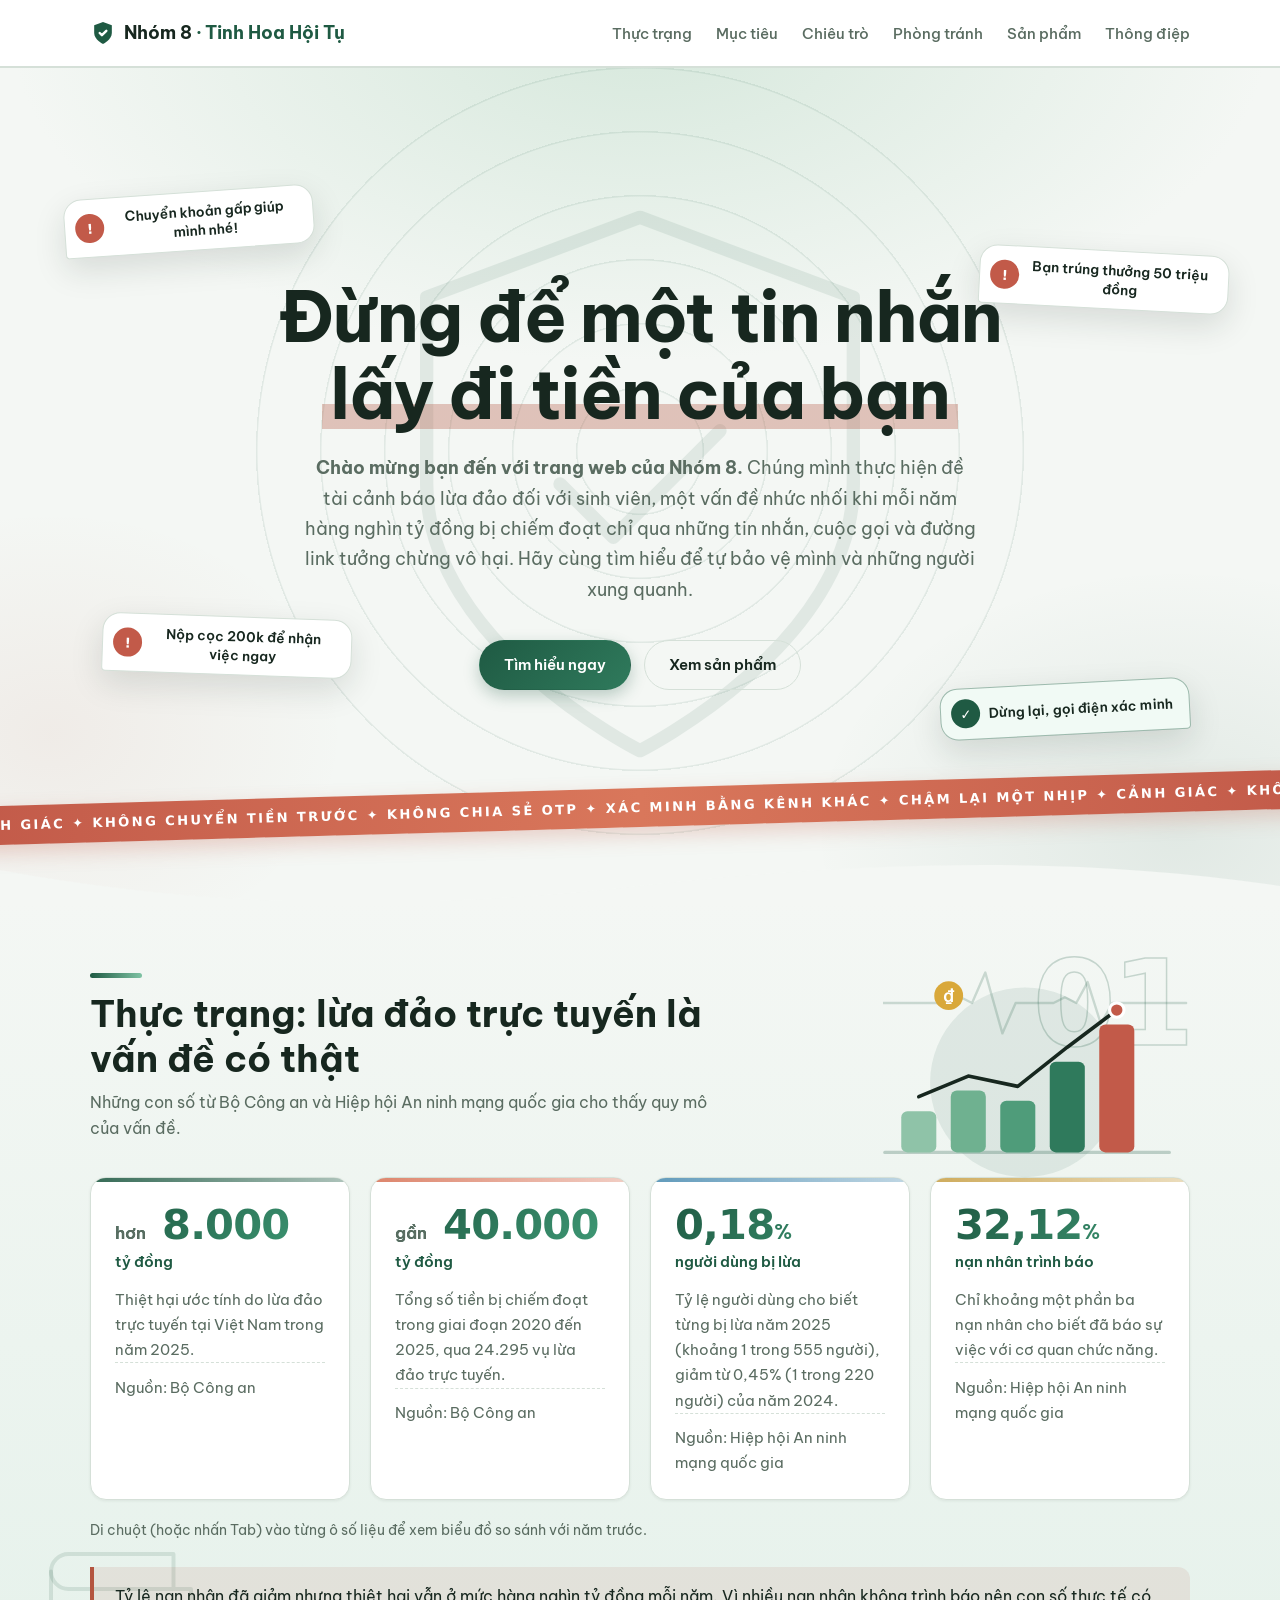
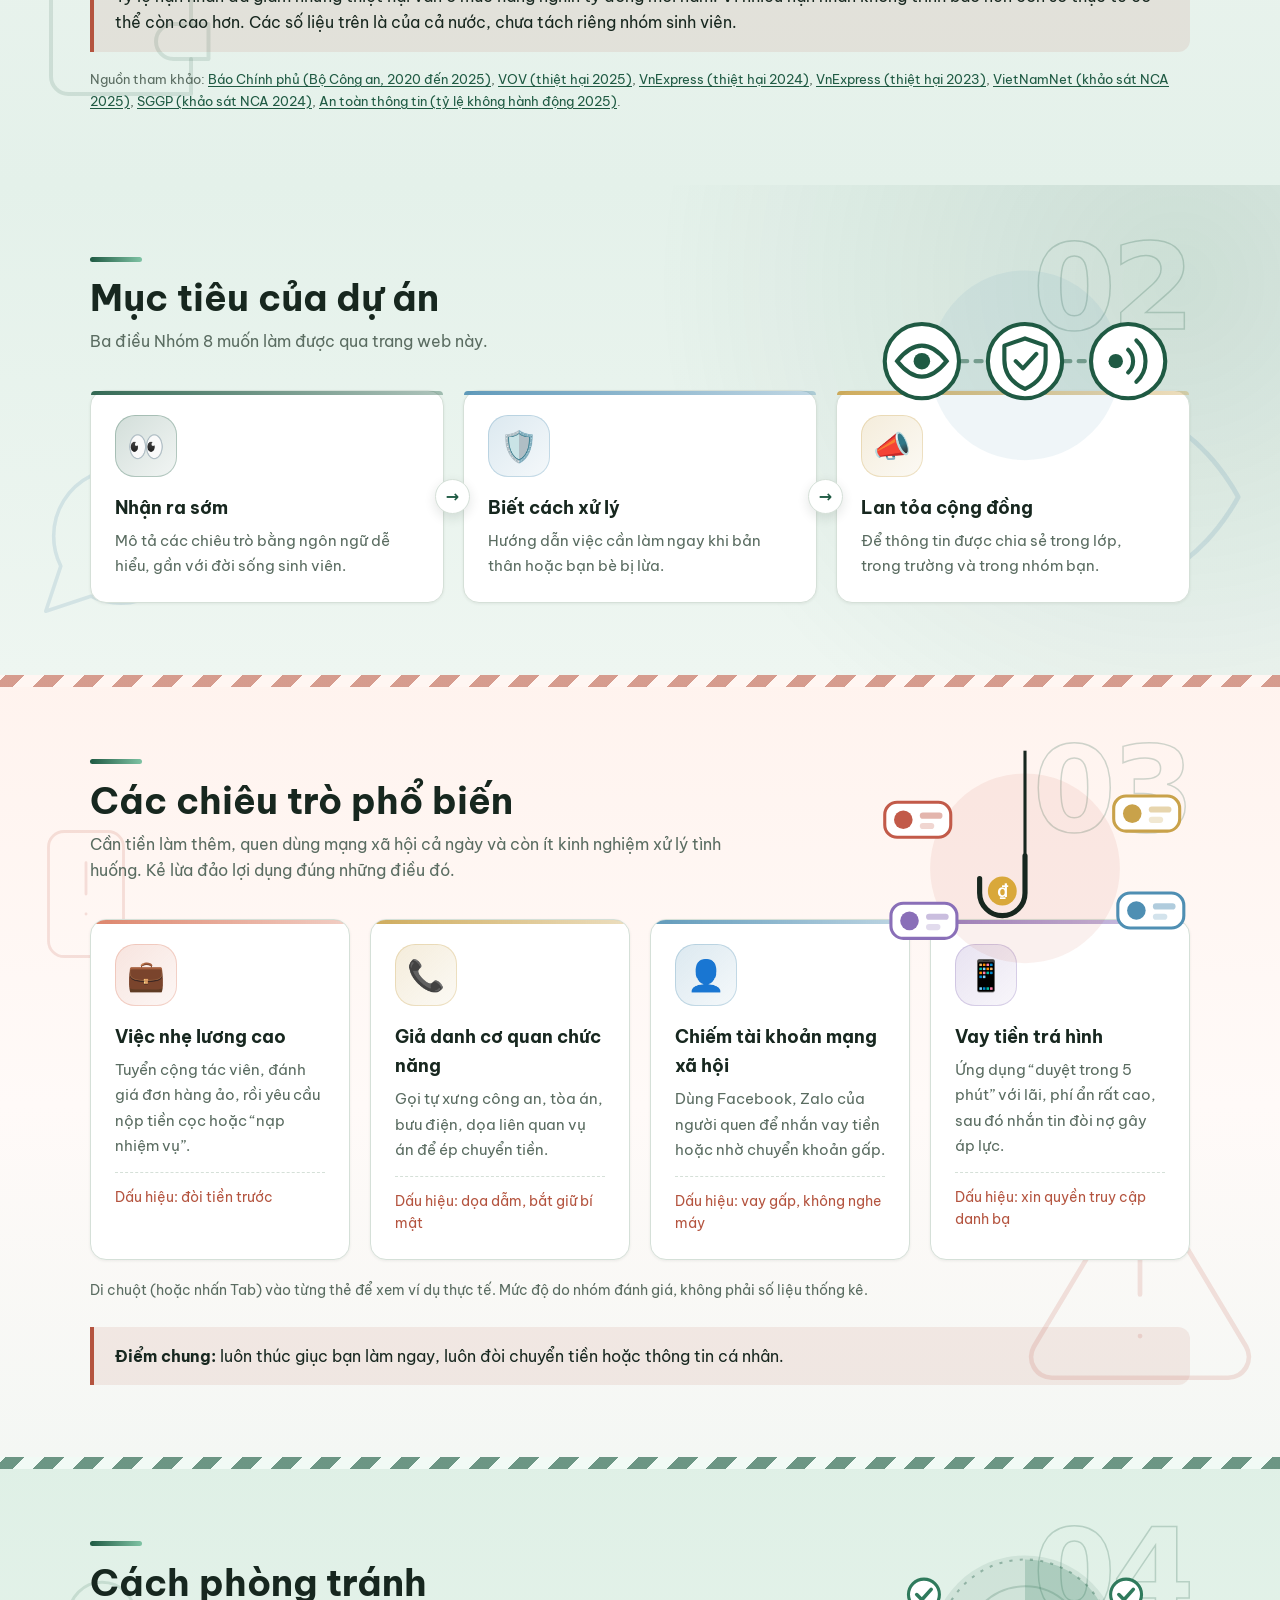
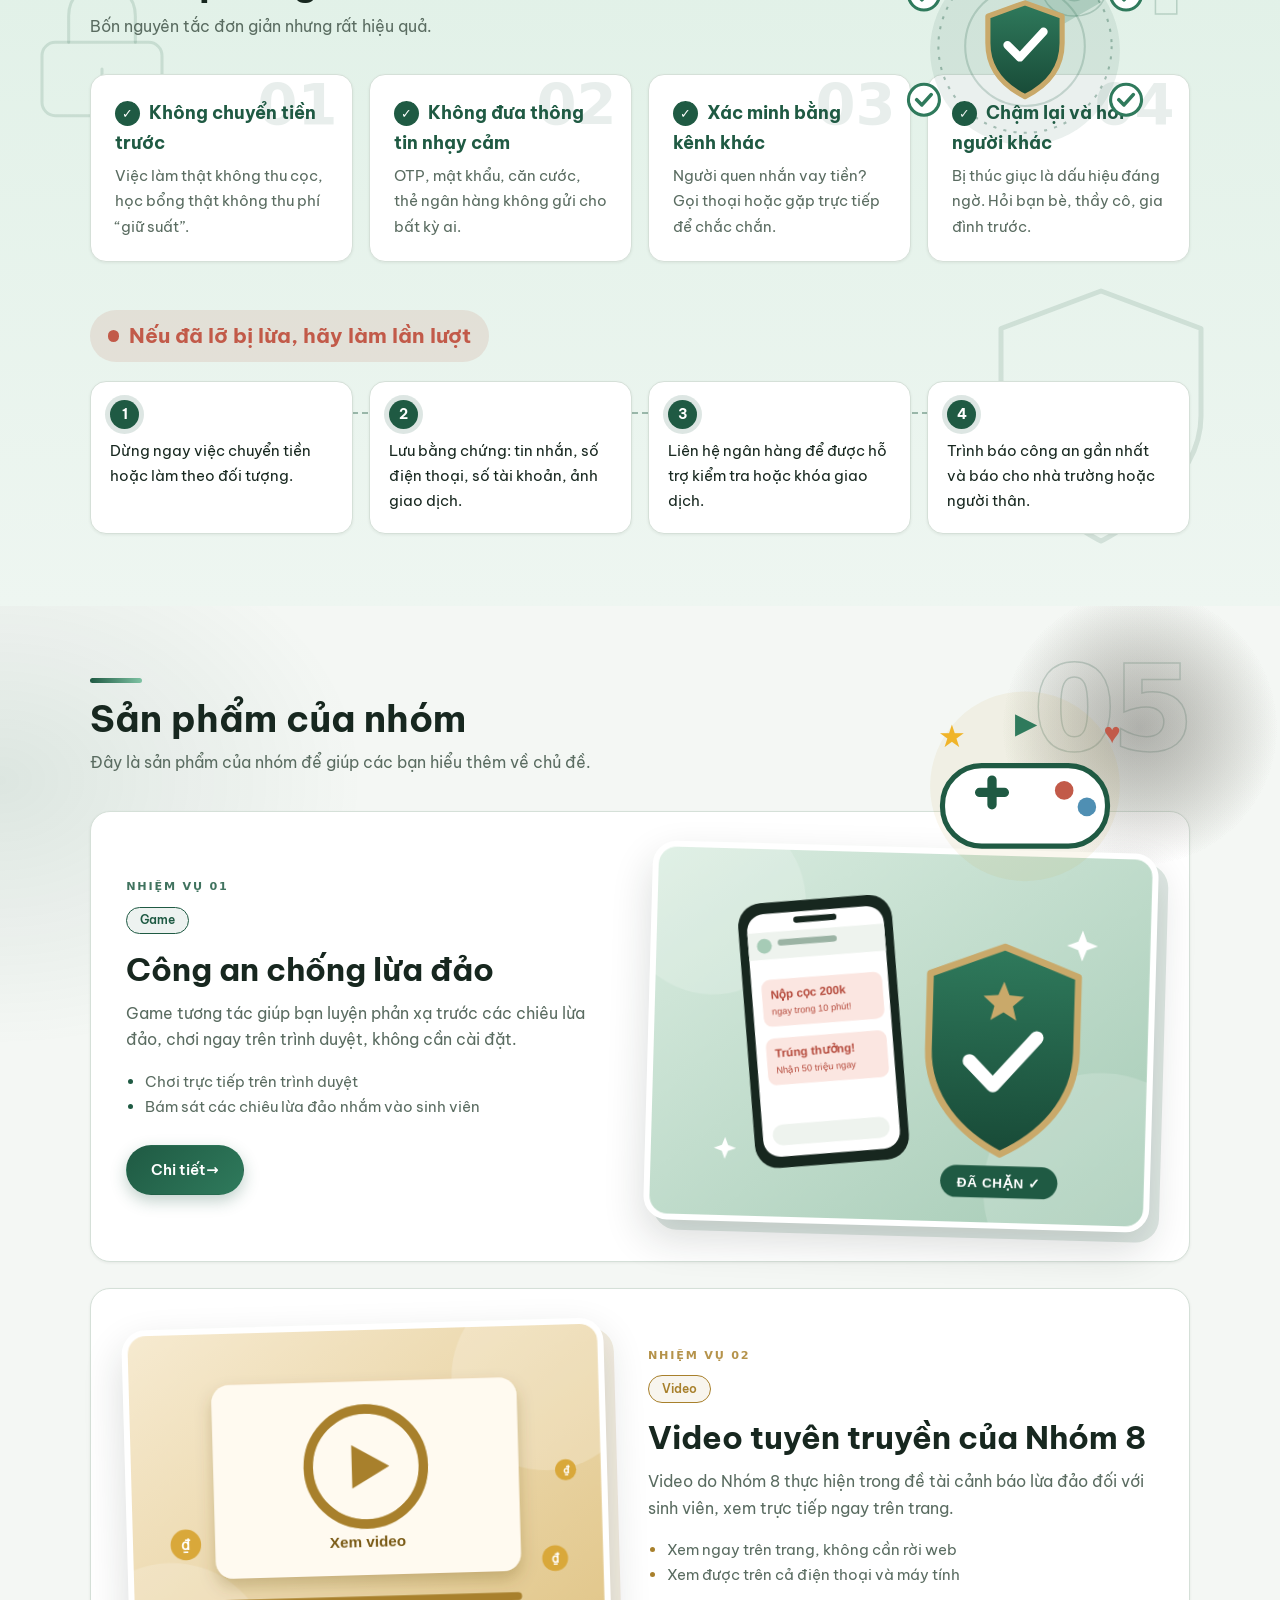
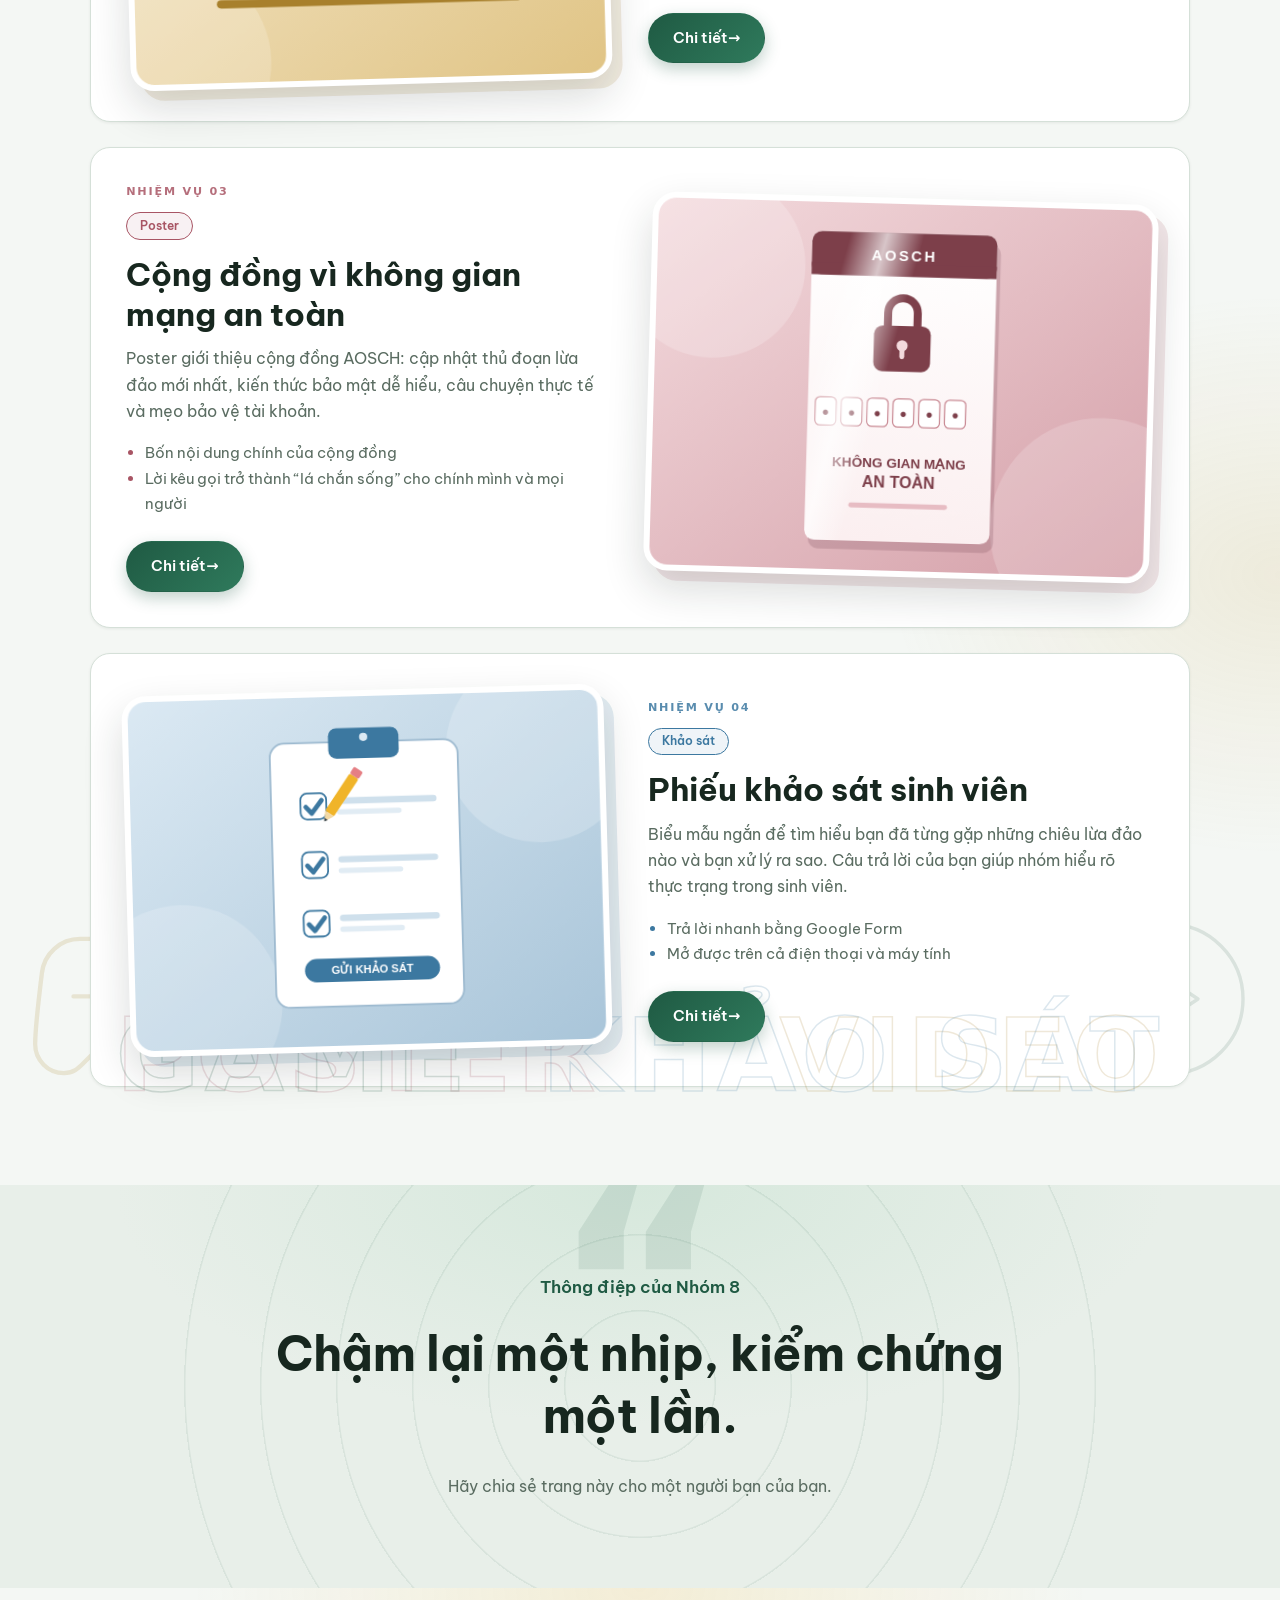
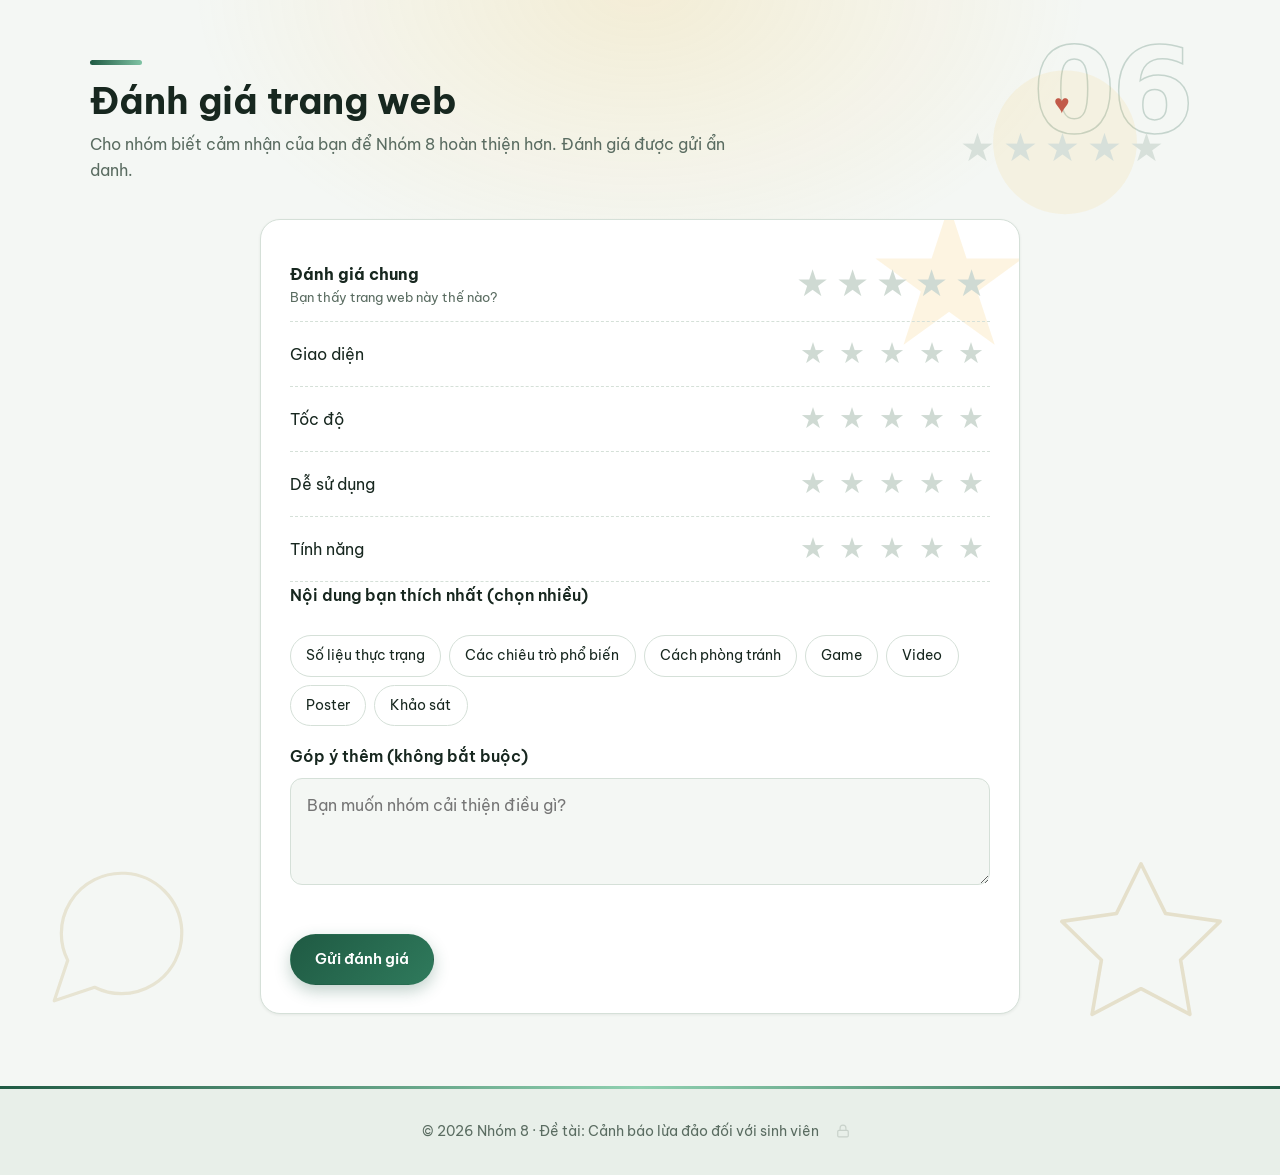
==== commit 4b8fb260: "Add files via upload" ====
--- a/index.html
+++ b/index.html
@@ -1,741 +1,2937 @@
-<!DOCTYPE html>
+<!doctype html>
 <html lang="vi">
-<head>
-  <meta charset="UTF-8">
-  <meta name="viewport" content="width=device-width, initial-scale=1">
-  <title>Cảnh báo lừa đảo sinh viên · Nhóm 8</title>
-  <meta name="description" content="Nhóm 8: thực trạng lừa đảo nhắm vào sinh viên, cách phòng tránh và các sản phẩm tuyên truyền.">
-  <link rel="preconnect" href="https://fonts.googleapis.com">
-  <link rel="preconnect" href="https://fonts.gstatic.com" crossorigin>
-  <link href="https://fonts.googleapis.com/css2?family=Be+Vietnam+Pro:wght@400;500;600;700&display=swap" rel="stylesheet">
-  <link rel="stylesheet" href="style.css">
-</head>
-<body>
+  <head>
+    <meta charset="UTF-8" />
+    <meta name="viewport" content="width=device-width, initial-scale=1" />
+    <title>Cảnh báo lừa đảo sinh viên · Nhóm 8</title>
+    <meta
+      name="description"
+      content="Nhóm 8: thực trạng lừa đảo nhắm vào sinh viên, cách phòng tránh và các sản phẩm tuyên truyền."
+    />
+    <link rel="preconnect" href="https://fonts.googleapis.com" />
+    <link rel="preconnect" href="https://fonts.gstatic.com" crossorigin />
+    <link
+      href="https://fonts.googleapis.com/css2?family=Be+Vietnam+Pro:wght@400;500;600;700&display=swap"
+      rel="stylesheet"
+    />
+    <link rel="stylesheet" href="style.css" />
+  </head>
+  <body>
+    <header class="site-header">
+      <nav class="container nav" aria-label="Điều hướng chính">
+        <a class="brand" href="#home">Nhóm 8 <span>· Tinh Hoa Hội Tụ</span></a>
+        <ul>
+          <li><a href="#thuc-trang">Thực trạng</a></li>
+          <li><a href="#muc-tieu">Mục tiêu</a></li>
+          <li><a href="#chieu-tro">Chiêu trò</a></li>
+          <li><a href="#phong-tranh">Phòng tránh</a></li>
+          <li><a href="#san-pham">Sản phẩm</a></li>
+          <li><a href="#thong-diep">Thông điệp</a></li>
+        </ul>
+      </nav>
+    </header>
 
-<header class="site-header">
-  <nav class="container nav" aria-label="Điều hướng chính">
-    <a class="brand" href="#home">Nhóm 8 <span>· Tinh Hoa Hội Tụ</span></a>
-    <ul>
-      <li><a href="#thuc-trang">Thực trạng</a></li>
-      <li><a href="#muc-tieu">Mục tiêu</a></li>
-      <li><a href="#chieu-tro">Chiêu trò</a></li>
-      <li><a href="#phong-tranh">Phòng tránh</a></li>
-      <li><a href="#san-pham">Sản phẩm</a></li>
-      <li><a href="#thong-diep">Thông điệp</a></li>
-    </ul>
-  </nav>
-</header>
+    <main>
+      <!-- HERO -->
+      <section class="hero" id="home">
+        <div class="hero-art" aria-hidden="true">
+          <div class="bub bub1"><i>!</i>Chuyển khoản gấp giúp mình nhé!</div>
+          <div class="bub bub2"><i>!</i>Bạn trúng thưởng 50 triệu đồng</div>
+          <div class="bub bub3"><i>!</i>Nộp cọc 200k để nhận việc ngay</div>
+          <div class="bub bub4 safe"><i>✓</i>Dừng lại, gọi điện xác minh</div>
+        </div>
+        <div class="hero-tape" aria-hidden="true">
+          <div class="tape-track">
+            <span
+              >CẢNH GIÁC ✦ KHÔNG CHUYỂN TIỀN TRƯỚC ✦ KHÔNG CHIA SẺ OTP ✦ XÁC
+              MINH BẰNG KÊNH KHÁC ✦ CHẬM LẠI MỘT NHỊP ✦ CẢNH GIÁC ✦ KHÔNG CHUYỂN
+              TIỀN TRƯỚC ✦ KHÔNG CHIA SẺ OTP ✦ XÁC MINH BẰNG KÊNH KHÁC ✦ CHẬM
+              LẠI MỘT NHỊP ✦ </span
+            ><span
+              >CẢNH GIÁC ✦ KHÔNG CHUYỂN TIỀN TRƯỚC ✦ KHÔNG CHIA SẺ OTP ✦ XÁC
+              MINH BẰNG KÊNH KHÁC ✦ CHẬM LẠI MỘT NHỊP ✦ CẢNH GIÁC ✦ KHÔNG CHUYỂN
+              TIỀN TRƯỚC ✦ KHÔNG CHIA SẺ OTP ✦ XÁC MINH BẰNG KÊNH KHÁC ✦ CHẬM
+              LẠI MỘT NHỊP ✦
+            </span>
+          </div>
+        </div>
+        <div class="container hero-inner">
+          <h1>Đừng để một tin nhắn <mark>lấy đi tiền của bạn</mark></h1>
+          <p>
+            <strong>Chào mừng bạn đến với trang web của Nhóm 8.</strong> Chúng
+            mình thực hiện đề tài cảnh báo lừa đảo đối với sinh viên, một vấn đề
+            nhức nhối khi mỗi năm hàng nghìn tỷ đồng bị chiếm đoạt chỉ qua những
+            tin nhắn, cuộc gọi và đường link tưởng chừng vô hại. Hãy cùng tìm
+            hiểu để tự bảo vệ mình và những người xung quanh.
+          </p>
+          <div class="hero-actions">
+            <a class="btn" href="#thuc-trang">Tìm hiểu ngay</a>
+            <a class="btn ghost" href="#san-pham">Xem sản phẩm</a>
+          </div>
+        </div>
+      </section>
 
-<main>
-  <!-- HERO -->
-  <section class="hero" id="home">
-    <div class="hero-art" aria-hidden="true">
-      <div class="bub bub1"><i>!</i>Chuyển khoản gấp giúp mình nhé!</div>
-      <div class="bub bub2"><i>!</i>Bạn trúng thưởng 50 triệu đồng</div>
-      <div class="bub bub3"><i>!</i>Nộp cọc 200k để nhận việc ngay</div>
-      <div class="bub bub4 safe"><i>✓</i>Dừng lại, gọi điện xác minh</div>
-    </div>
-    <div class="hero-tape" aria-hidden="true"><div class="tape-track"><span>CẢNH GIÁC ✦ KHÔNG CHUYỂN TIỀN TRƯỚC ✦ KHÔNG CHIA SẺ OTP ✦ XÁC MINH BẰNG KÊNH KHÁC ✦ CHẬM LẠI MỘT NHỊP ✦ CẢNH GIÁC ✦ KHÔNG CHUYỂN TIỀN TRƯỚC ✦ KHÔNG CHIA SẺ OTP ✦ XÁC MINH BẰNG KÊNH KHÁC ✦ CHẬM LẠI MỘT NHỊP ✦ </span><span>CẢNH GIÁC ✦ KHÔNG CHUYỂN TIỀN TRƯỚC ✦ KHÔNG CHIA SẺ OTP ✦ XÁC MINH BẰNG KÊNH KHÁC ✦ CHẬM LẠI MỘT NHỊP ✦ CẢNH GIÁC ✦ KHÔNG CHUYỂN TIỀN TRƯỚC ✦ KHÔNG CHIA SẺ OTP ✦ XÁC MINH BẰNG KÊNH KHÁC ✦ CHẬM LẠI MỘT NHỊP ✦ </span></div></div>
-    <div class="container hero-inner">
-      <h1>Đừng để một tin nhắn <mark>lấy đi tiền của bạn</mark></h1>
-      <p><strong>Chào mừng bạn đến với trang web của Nhóm 8.</strong> Chúng mình thực hiện đề tài cảnh báo lừa đảo đối với sinh viên, một vấn đề nhức nhối khi mỗi năm hàng nghìn tỷ đồng bị chiếm đoạt chỉ qua những tin nhắn, cuộc gọi và đường link tưởng chừng vô hại. Hãy cùng tìm hiểu để tự bảo vệ mình và những người xung quanh.</p>
-      <div class="hero-actions">
-        <a class="btn" href="#thuc-trang">Tìm hiểu ngay</a>
-        <a class="btn ghost" href="#san-pham">Xem sản phẩm</a>
-      </div>
-    </div>
-  </section>
-
-  <!-- 1. THỰC TRẠNG: số liệu thực tế -->
-  <section class="section" id="thuc-trang">
-    <div class="container">
-      <svg class="sec-art sa-stats" viewBox="0 0 320 200" aria-hidden="true" focusable="false"><circle cx="160" cy="104" r="92" fill="#1f5a43" fill-opacity=".09"/><line x1="24" y1="172" x2="300" y2="172" stroke="#1f5a43" stroke-opacity=".25" stroke-width="3" stroke-linecap="round"/>
-<rect class="sa-b" style="--d:0s" x="40" y="132" width="34" height="40" rx="6" fill="#8fc3a8"/><rect class="sa-b" style="--d:.15s" x="88" y="112" width="34" height="60" rx="6" fill="#6fb190"/><rect class="sa-b" style="--d:.3s" x="136" y="122" width="34" height="50" rx="6" fill="#4f9c7a"/><rect class="sa-b" style="--d:.45s" x="184" y="84" width="34" height="88" rx="6" fill="#2f7a5c"/><rect class="sa-b" style="--d:.6s" x="232" y="48" width="34" height="124" rx="6" fill="#c25a49"/>
-<path class="sa-line" pathLength="1" d="M57 118L105 98 153 108 201 70 249 34" fill="none" stroke="#17271f" stroke-width="3.5" stroke-linecap="round" stroke-linejoin="round"/>
-<circle class="a sa-dot" cx="249" cy="34" r="7" fill="#c25a49" stroke="#fff" stroke-width="3"/>
-<g class="a sa-coin"><circle cx="86" cy="20" r="14" fill="#d9a83a"/><text x="86" y="26" text-anchor="middle" font-family="Segoe UI, Arial, sans-serif" font-size="16" font-weight="800" fill="#fff">₫</text></g></svg>
-      <div class="section-head">
-        <h2>Thực trạng: lừa đảo trực tuyến là vấn đề có thật</h2>
-        <p>Những con số từ Bộ Công an và Hiệp hội An ninh mạng quốc gia cho thấy quy mô của vấn đề.</p>
-      </div>
-      <div class="risks" id="stats">
-
-        <!-- 1. Thiệt hại -->
-        <article class="tile risk" tabindex="0">
-          <div class="risk-main">
-            <div class="stat-num"><small class="pre">hơn</small> <span class="num" data-to="8000" data-dec="0">8.000</span></div>
-            <div class="stat-unit">tỷ đồng</div>
-            <p class="stat-label">Thiệt hại ước tính do lừa đảo trực tuyến tại Việt Nam trong năm 2025.</p>
-            <p class="stat-src">Nguồn: Bộ Công an</p>
-          </div>
-          <div class="risk-more"><div class="more-in">
-            <div class="chart">
-              <p class="chart-title">Thiệt hại ước tính qua các năm (tỷ đồng)</p>
-              <div class="bars">
-                <div class="bar-col"><div class="bar-wrap"><div class="bar-slot" style="--v:75"><span class="bar-label">8.000 đến 10.000</span><div class="bar-fill" style="--d:0"></div></div></div><div class="bar-year">2023</div></div>
-                <div class="bar-col"><div class="bar-wrap"><div class="bar-slot" style="--v:100"><span class="bar-label">hơn 12.000</span><div class="bar-fill" style="--d:1"></div></div></div><div class="bar-year">2024</div></div>
-                <div class="bar-col now"><div class="bar-wrap"><div class="bar-slot" style="--v:66.7"><span class="bar-label">hơn 8.000</span><div class="bar-fill" style="--d:2"></div></div></div><div class="bar-year">2025</div></div>
-              </div>
-            </div>
-            <div class="insight">
-              <span class="delta">▼ Giảm khoảng một phần ba so với 2024</span>
-              <p>Thiệt hại năm 2025 thấp hơn năm 2024 nhưng vẫn ở mức hàng nghìn tỷ đồng.</p>
-              <p class="note">Số liệu của Bộ Công an công bố ở các thời điểm khác nhau, nên các cột chỉ mang tính tham khảo.</p>
-            </div>
-          </div></div>
-        </article>
-
-        <!-- 2. Tổng 2020-2025 -->
-        <article class="tile risk" tabindex="0">
-          <div class="risk-main">
-            <div class="stat-num"><small class="pre">gần</small> <span class="num" data-to="40000" data-dec="0">40.000</span></div>
-            <div class="stat-unit">tỷ đồng</div>
-            <p class="stat-label">Tổng số tiền bị chiếm đoạt trong giai đoạn 2020 đến 2025, qua 24.295 vụ lừa đảo trực tuyến.</p>
-            <p class="stat-src">Nguồn: Bộ Công an</p>
-          </div>
-          <div class="risk-more"><div class="more-in">
-            <div class="chart">
-              <p class="chart-title">Trung bình mỗi năm trong 6 năm (nhóm tự tính)</p>
-              <div class="minis">
-                <div class="mini"><b>≈ 4.000</b><span>vụ mỗi năm</span></div>
-                <div class="mini"><b>≈ 6.700</b><span>tỷ đồng mỗi năm</span></div>
-                <div class="mini"><b>≈ 1,6</b><span>tỷ đồng mỗi vụ</span></div>
-              </div>
-              <div class="hbars">
-                <div class="hbar"><span><i>Trung bình 2020 đến 2025</i><b>≈ 6.700</b></span><div class="hbar-track"><div class="hbar-fill" style="--v:83.4;--d:0"></div></div></div>
-                <div class="hbar now"><span><i>Năm 2025</i><b>hơn 8.000</b></span><div class="hbar-track"><div class="hbar-fill" style="--v:100;--d:1"></div></div></div>
-              </div>
-            </div>
-            <div class="insight">
-              <span class="delta bad">▲ Năm 2025 cao hơn trung bình khoảng 20%</span>
-              <p>Dù giảm so với 2024, thiệt hại năm 2025 vẫn nằm trên mức trung bình của cả giai đoạn.</p>
-              <p class="note">Tội phạm lừa đảo nói chung được ghi nhận giảm hơn 20% trong năm 2025. Các số trung bình do nhóm tự tính từ tổng số vụ và tổng thiệt hại.</p>
-            </div>
-          </div></div>
-        </article>
-
-        <!-- 3. Tỷ lệ nạn nhân -->
-        <article class="tile risk" tabindex="0">
-          <div class="risk-main">
-            <div class="stat-num"><span class="num" data-to="0.18" data-dec="2">0,18</span><small>%</small></div>
-            <div class="stat-unit">người dùng bị lừa</div>
-            <p class="stat-label">Tỷ lệ người dùng cho biết từng bị lừa năm 2025 (khoảng 1 trong 555 người), giảm từ 0,45% (1 trong 220 người) của năm 2024.</p>
-            <p class="stat-src">Nguồn: Hiệp hội An ninh mạng quốc gia</p>
-          </div>
-          <div class="risk-more"><div class="more-in">
-            <div class="chart">
-              <p class="chart-title">Mỗi chấm là một người dùng, chấm đỏ là nạn nhân</p>
-              <div class="dotsets">
-                <div class="dotset"><h5>Năm 2024: cứ 220 người có 1 nạn nhân</h5><div class="dots" data-n="220" data-hit="96"></div></div>
-                <div class="dotset"><h5>Năm 2025: cứ 555 người có 1 nạn nhân</h5><div class="dots" data-n="555" data-hit="301"></div></div>
-              </div>
-            </div>
-            <div class="insight">
-              <span class="delta">▼ Giảm khoảng 60% so với 2024</span>
-              <p>Đây là lần đầu tiên sau nhiều năm tỷ lệ người dùng bị lừa ghi nhận mức giảm.</p>
-              <p class="note">Số liệu từ khảo sát 60.300 người dùng cá nhân. Giảm không có nghĩa là hết nguy cơ, vẫn cần cảnh giác.</p>
-            </div>
-          </div></div>
-        </article>
-
-        <!-- 4. Tỷ lệ trình báo -->
-        <article class="tile risk" tabindex="0">
-          <div class="risk-main">
-            <div class="stat-num"><span class="num" data-to="32.12" data-dec="2">32,12</span><small>%</small></div>
-            <div class="stat-unit">nạn nhân trình báo</div>
-            <p class="stat-label">Chỉ khoảng một phần ba nạn nhân cho biết đã báo sự việc với cơ quan chức năng.</p>
-            <p class="stat-src">Nguồn: Hiệp hội An ninh mạng quốc gia</p>
-          </div>
-          <div class="risk-more"><div class="more-in">
-            <div class="chart">
-              <p class="chart-title">Tỷ lệ nạn nhân báo cơ quan chức năng</p>
-              <div class="rings">
-                <div class="ring-box"><div class="ring" style="--v:45.69;--c:#9db5a6"></div><div class="ring-val">45,69%</div><div class="ring-cap">Năm 2024</div></div>
-                <div class="ring-box"><div class="ring" style="--v:32.12;--c:var(--danger)"></div><div class="ring-val">32,12%</div><div class="ring-cap">Năm 2025</div></div>
-              </div>
-            </div>
-            <div class="insight">
-              <span class="delta bad">▼ Giảm 13,57 điểm phần trăm</span>
-              <p>Không trình báo khiến cơ quan chức năng thiếu dữ liệu để điều tra, xử lý và cảnh báo sớm cho cộng đồng.</p>
-              <p class="note">Năm 2025 còn có 12,03% nạn nhân chấp nhận mất tiền và không làm gì thêm.</p>
-            </div>
-          </div></div>
-        </article>
-
-        <div class="risk-hint" aria-hidden="true">Di chuột sang số liệu khác để so sánh</div>
-      </div>
-      <p class="hint"><span class="hint-hover">Di chuột (hoặc nhấn Tab) vào từng ô số liệu để xem biểu đồ so sánh với năm trước.</span><span class="hint-touch">Chạm vào từng ô số liệu để xem biểu đồ so sánh với năm trước.</span></p>
-      <div class="callout">Tỷ lệ nạn nhân đã giảm nhưng thiệt hại vẫn ở mức hàng nghìn tỷ đồng mỗi năm. Vì nhiều nạn nhân không trình báo nên con số thực tế có thể còn cao hơn. Các số liệu trên là của cả nước, chưa tách riêng nhóm sinh viên.</div>
-      <p class="sources">Nguồn tham khảo:
-        <a href="https://baochinhphu.vn/toi-pham-mang-gay-thiet-hai-gan-40000-ty-dong-giai-doan-2020-2025-102251229175200352.htm" target="_blank" rel="noopener">Báo Chính phủ (Bộ Công an, 2020 đến 2025)</a>,
-        <a href="https://vov.vn/phap-luat/thiet-hai-tu-lua-dao-truc-tuyen-len-toi-8000-ty-dong-trong-nam-2025-post1286479.vov" target="_blank" rel="noopener">VOV (thiệt hại 2025)</a>,
-        <a href="https://vnexpress.net/lua-dao-mang-hinh-thanh-lang-nghe-gay-thiet-hai-12-000-ty-dong-4906410.html" target="_blank" rel="noopener">VnExpress (thiệt hại 2024)</a>,
-        <a href="https://vnexpress.net/nguoi-dan-bi-lua-dao-truc-tuyen-10-000-ty-dong-mot-nam-4758476.html" target="_blank" rel="noopener">VnExpress (thiệt hại 2023)</a>,
-        <a href="https://vietnamnet.vn/chi-32-12-nan-nhan-bi-lua-dao-truc-tuyen-co-bao-co-quan-chuc-nang-2479618.html" target="_blank" rel="noopener">VietNamNet (khảo sát NCA 2025)</a>,
-        <a href="https://www.sggp.org.vn/lua-dao-truc-tuyen-o-viet-nam-gay-thiet-hai-khoang-18900-ty-dong-post773272.html" target="_blank" rel="noopener">SGGP (khảo sát NCA 2024)</a>,
-        <a href="https://antoanthongtin.vn/tin/nguoi-dung-viet-nam-thiet-hai-hon-6000-ty-dong-do-lua-dao-truc-tuyen-trong-nam-2025" target="_blank" rel="noopener">An toàn thông tin (tỷ lệ không hành động 2025)</a>.
-      </p>
-    </div>
-  </section>
-
-  <!-- 2. MỤC TIÊU NHÓM -->
-  <section class="section alt" id="muc-tieu">
-    <div class="container">
-      <svg class="sec-art sa-goals" viewBox="0 0 320 200" aria-hidden="true" focusable="false"><circle cx="160" cy="104" r="92" fill="#4f8fb3" fill-opacity=".09"/><path class="sa-flow" d="M98 100H122M198 100H222" stroke="#1f5a43" stroke-opacity=".5" stroke-width="4" stroke-dasharray="6 8" stroke-linecap="round"/>
-<circle class="a sa-rip" cx="260" cy="100" r="36" fill="none" stroke="#1f5a43" stroke-width="3"/><circle class="a sa-rip r2" cx="260" cy="100" r="36" fill="none" stroke="#1f5a43" stroke-width="3"/>
-<circle class="a sa-node" cx="60" cy="100" r="36" fill="#fff" stroke="#1f5a43" stroke-width="4"/><path d="M36 100q24-30 48 0q-24 30-48 0z" fill="none" stroke="#1f5a43" stroke-width="4"/><circle cx="60" cy="100" r="8" fill="#1f5a43"/>
-<circle class="a sa-node n2" cx="160" cy="100" r="36" fill="#fff" stroke="#1f5a43" stroke-width="4"/><path d="M160 78l20 7v14c0 14-9 23-20 28-11-5-20-14-20-28V85z" fill="none" stroke="#1f5a43" stroke-width="4" stroke-linejoin="round"/><path d="M151 100l7 7 13-14" fill="none" stroke="#1f5a43" stroke-width="4" stroke-linecap="round" stroke-linejoin="round"/>
-<circle class="a sa-node n3" cx="260" cy="100" r="36" fill="#fff" stroke="#1f5a43" stroke-width="4"/><circle cx="248" cy="100" r="7" fill="#1f5a43"/><path d="M260 89a15 15 0 0 1 0 22M268 80a27 27 0 0 1 0 40" fill="none" stroke="#1f5a43" stroke-width="4" stroke-linecap="round"/></svg>
-      <div class="section-head"><h2>Mục tiêu của dự án</h2><p>Ba điều Nhóm 8 muốn làm được qua trang web này.</p></div>
-      <div class="grid three">
-        <article class="tile"><div class="icon" aria-hidden="true">👀</div><h3>Nhận ra sớm</h3><p>Mô tả các chiêu trò bằng ngôn ngữ dễ hiểu, gần với đời sống sinh viên.</p></article>
-        <article class="tile"><div class="icon" aria-hidden="true">🛡️</div><h3>Biết cách xử lý</h3><p>Hướng dẫn việc cần làm ngay khi bản thân hoặc bạn bè bị lừa.</p></article>
-        <article class="tile"><div class="icon" aria-hidden="true">📣</div><h3>Lan tỏa cộng đồng</h3><p>Để thông tin được chia sẻ trong lớp, trong trường và trong nhóm bạn.</p></article>
-      </div>
-    </div>
-  </section>
-
-  <!-- 3. CÁC CHIÊU TRÒ PHỔ BIẾN -->
-  <section class="section" id="chieu-tro">
-    <div class="container">
-      <svg class="sec-art sa-hook" viewBox="0 0 320 200" aria-hidden="true" focusable="false"><circle cx="160" cy="104" r="92" fill="#c25a49" fill-opacity=".09"/><g class="sa-sway"><line x1="160" y1="-10" x2="160" y2="92" stroke="#17271f" stroke-width="3"/><path d="M160 92v36a22 22 0 0 1-44 0v-14" fill="none" stroke="#17271f" stroke-width="5" stroke-linecap="round"/><circle cx="138" cy="126" r="14" fill="#d9a83a"/><text x="138" y="132" text-anchor="middle" font-family="Segoe UI, Arial, sans-serif" font-size="16" font-weight="800" fill="#fff">₫</text></g><g class="a sa-pop" style="--d:0s"><rect x="24" y="40" width="64" height="34" rx="12" fill="#fff" stroke="#c25a49" stroke-width="3"/><circle cx="42" cy="57" r="9" fill="#c25a49"/><rect x="58" y="50" width="22" height="6" rx="3" fill="#c25a49" fill-opacity=".45"/><rect x="58" y="60" width="14" height="6" rx="3" fill="#c25a49" fill-opacity=".25"/></g><g class="a sa-pop" style="--d:1.3s"><rect x="246" y="34" width="64" height="34" rx="12" fill="#fff" stroke="#c9a24a" stroke-width="3"/><circle cx="264" cy="51" r="9" fill="#c9a24a"/><rect x="280" y="44" width="22" height="6" rx="3" fill="#c9a24a" fill-opacity=".45"/><rect x="280" y="54" width="14" height="6" rx="3" fill="#c9a24a" fill-opacity=".25"/></g><g class="a sa-pop" style="--d:2.6s"><rect x="250" y="128" width="64" height="34" rx="12" fill="#fff" stroke="#4f8fb3" stroke-width="3"/><circle cx="268" cy="145" r="9" fill="#4f8fb3"/><rect x="284" y="138" width="22" height="6" rx="3" fill="#4f8fb3" fill-opacity=".45"/><rect x="284" y="148" width="14" height="6" rx="3" fill="#4f8fb3" fill-opacity=".25"/></g><g class="a sa-pop" style="--d:3.9s"><rect x="30" y="138" width="64" height="34" rx="12" fill="#fff" stroke="#8a6fb8" stroke-width="3"/><circle cx="48" cy="155" r="9" fill="#8a6fb8"/><rect x="64" y="148" width="22" height="6" rx="3" fill="#8a6fb8" fill-opacity=".45"/><rect x="64" y="158" width="14" height="6" rx="3" fill="#8a6fb8" fill-opacity=".25"/></g></svg>
-      <div class="section-head">
-        <h2>Các chiêu trò phổ biến</h2>
-        <p>Cần tiền làm thêm, quen dùng mạng xã hội cả ngày và còn ít kinh nghiệm xử lý tình huống. Kẻ lừa đảo lợi dụng đúng những điều đó.</p>
-      </div>
-      <div class="risks" id="risks">
-        <article class="tile risk" tabindex="0">
-          <div class="risk-main">
-            <div class="icon" aria-hidden="true">💼</div>
-            <h3>Việc nhẹ lương cao</h3>
-            <p>Tuyển cộng tác viên, đánh giá đơn hàng ảo, rồi yêu cầu nộp tiền cọc hoặc “nạp nhiệm vụ”.</p>
-            <div class="sign">Dấu hiệu: đòi tiền trước</div>
-          </div>
-          <div class="risk-more"><div class="more-in">
-            <div class="examples">
-              <p class="eg-title">Ví dụ hay gặp</p>
-              <ul class="quotes">
-              <li class="quote">“Làm tại nhà, lương 500k mỗi ngày, chỉ cần nộp 200k tiền cọc để nhận nhiệm vụ.”</li>
-              <li class="quote">“Chỉ cần thả tim, đánh giá sản phẩm, hoàn tiền gốc kèm hoa hồng ngay trong 10 phút.”</li>
-              <li class="quote">“Bạn làm sai nhiệm vụ nên cần nạp thêm để mở khóa và rút tiền.”</li>
-              </ul>
-            </div>
-            <div class="stats">
-              <dl class="rating">
-                <dt>Mức độ nguy hiểm</dt><dd class="danger"><span class="meter" role="img" aria-label="Mức độ nguy hiểm 3 trên 5"><i class="on"></i><i class="on"></i><i class="on"></i><i></i><i></i></span></dd>
-                <dt>Mức độ phổ biến</dt><dd class="common"><span class="meter" role="img" aria-label="Mức độ phổ biến 5 trên 5"><i class="on"></i><i class="on"></i><i class="on"></i><i class="on"></i><i class="on"></i></span></dd>
-              </dl>
-              <p class="why-bad">Mất tiền theo từng đợt: nạp lần đầu nhỏ, sau đó bị dụ nạp thêm để “rút lại tiền”.</p>
-            </div>
-          </div></div>
-        </article>
-        <article class="tile risk" tabindex="0">
-          <div class="risk-main">
-            <div class="icon" aria-hidden="true">📞</div>
-            <h3>Giả danh cơ quan chức năng</h3>
-            <p>Gọi tự xưng công an, tòa án, bưu điện, dọa liên quan vụ án để ép chuyển tiền.</p>
-            <div class="sign">Dấu hiệu: dọa dẫm, bắt giữ bí mật</div>
-          </div>
-          <div class="risk-more"><div class="more-in">
-            <div class="examples">
-              <p class="eg-title">Ví dụ hay gặp</p>
-              <ul class="quotes">
-              <li class="quote">“Bạn liên quan đường dây rửa tiền. Không được nói với ai và phải chuyển tiền sang tài khoản an toàn.”</li>
-              <li class="quote">“Đây là bưu điện, bạn có kiện hàng vi phạm pháp luật, hãy nghe máy làm việc với công an.”</li>
-              <li class="quote">“Hãy cài ứng dụng này để chúng tôi xác minh danh tính và bảo vệ tài khoản của bạn.”</li>
-              </ul>
-            </div>
-            <div class="stats">
-              <dl class="rating">
-                <dt>Mức độ nguy hiểm</dt><dd class="danger"><span class="meter" role="img" aria-label="Mức độ nguy hiểm 5 trên 5"><i class="on"></i><i class="on"></i><i class="on"></i><i class="on"></i><i class="on"></i></span></dd>
-                <dt>Mức độ phổ biến</dt><dd class="common"><span class="meter" role="img" aria-label="Mức độ phổ biến 3 trên 5"><i class="on"></i><i class="on"></i><i class="on"></i><i></i><i></i></span></dd>
-              </dl>
-              <p class="why-bad">Đánh vào nỗi sợ nên nạn nhân dễ mất cả khoản lớn trong thời gian rất ngắn.</p>
-            </div>
-          </div></div>
-        </article>
-        <article class="tile risk" tabindex="0">
-          <div class="risk-main">
-            <div class="icon" aria-hidden="true">👤</div>
-            <h3>Chiếm tài khoản mạng xã hội</h3>
-            <p>Dùng Facebook, Zalo của người quen để nhắn vay tiền hoặc nhờ chuyển khoản gấp.</p>
-            <div class="sign">Dấu hiệu: vay gấp, không nghe máy</div>
-          </div>
-          <div class="risk-more"><div class="more-in">
-            <div class="examples">
-              <p class="eg-title">Ví dụ hay gặp</p>
-              <ul class="quotes">
-              <li class="quote">“Cho mình mượn 2 triệu gấp nha, tí chuyển lại. Mình đang không gọi được.”</li>
-              <li class="quote">“Bạn ơi, có người đăng clip giống bạn này, xem thử đi” kèm một đường link lạ.</li>
-              <li class="quote">“Mình nhập nhầm số tài khoản, bạn chuyển hộ mình qua số này nhé, mình trả liền.”</li>
-              </ul>
-            </div>
-            <div class="stats">
-              <dl class="rating">
-                <dt>Mức độ nguy hiểm</dt><dd class="danger"><span class="meter" role="img" aria-label="Mức độ nguy hiểm 3 trên 5"><i class="on"></i><i class="on"></i><i class="on"></i><i></i><i></i></span></dd>
-                <dt>Mức độ phổ biến</dt><dd class="common"><span class="meter" role="img" aria-label="Mức độ phổ biến 4 trên 5"><i class="on"></i><i class="on"></i><i class="on"></i><i class="on"></i><i></i></span></dd>
-              </dl>
-              <p class="why-bad">Lợi dụng lòng tin giữa bạn bè nên rất dễ trúng nếu không gọi xác minh.</p>
-            </div>
-          </div></div>
-        </article>
-        <article class="tile risk" tabindex="0">
-          <div class="risk-main">
-            <div class="icon" aria-hidden="true">📱</div>
-            <h3>Vay tiền trá hình</h3>
-            <p>Ứng dụng “duyệt trong 5 phút” với lãi, phí ẩn rất cao, sau đó nhắn tin đòi nợ gây áp lực.</p>
-            <div class="sign">Dấu hiệu: xin quyền truy cập danh bạ</div>
-          </div>
-          <div class="risk-more"><div class="more-in">
-            <div class="examples">
-              <p class="eg-title">Ví dụ hay gặp</p>
-              <ul class="quotes">
-              <li class="quote">“Duyệt vay trong 5 phút, không cần thế chấp, chỉ cần cho ứng dụng truy cập danh bạ.”</li>
-              <li class="quote">“Đóng phí hồ sơ 5% trước, chúng tôi sẽ giải ngân ngay sau khi nhận được tiền.”</li>
-              <li class="quote">“Quá hạn một ngày, chúng tôi sẽ gửi thông tin của bạn cho toàn bộ danh bạ.”</li>
-              </ul>
-            </div>
-            <div class="stats">
-              <dl class="rating">
-                <dt>Mức độ nguy hiểm</dt><dd class="danger"><span class="meter" role="img" aria-label="Mức độ nguy hiểm 4 trên 5"><i class="on"></i><i class="on"></i><i class="on"></i><i class="on"></i><i></i></span></dd>
-                <dt>Mức độ phổ biến</dt><dd class="common"><span class="meter" role="img" aria-label="Mức độ phổ biến 3 trên 5"><i class="on"></i><i class="on"></i><i class="on"></i><i></i><i></i></span></dd>
-              </dl>
-              <p class="why-bad">Nợ phình to rất nhanh, danh bạ bị dùng để quấy rối người thân và bạn bè.</p>
-            </div>
-          </div></div>
-        </article>
-        <div class="risk-hint" aria-hidden="true">Di chuột sang thẻ khác để xem tiếp</div>
-      </div>
-      <p class="hint"><span class="hint-hover">Di chuột (hoặc nhấn Tab) vào từng thẻ để xem ví dụ thực tế.</span><span class="hint-touch">Chạm vào từng thẻ để xem ví dụ thực tế.</span> Mức độ do nhóm đánh giá, không phải số liệu thống kê.</p>
-      <div class="callout"><strong>Điểm chung:</strong> luôn thúc giục bạn làm ngay, luôn đòi chuyển tiền hoặc thông tin cá nhân.</div>
-    </div>
-  </section>
-
-  <!-- 4. PHÒNG TRÁNH & NẾU ĐÃ BỊ LỪA -->
-  <section class="section alt" id="phong-tranh">
-    <div class="container">
-      <svg class="sec-art sa-safe" viewBox="0 0 320 200" aria-hidden="true" focusable="false"><defs><linearGradient id="sa-shg" x1="0" y1="0" x2="0" y2="1"><stop offset="0" stop-color="#2f7a5c"/><stop offset="1" stop-color="#184a37"/></linearGradient></defs><circle cx="160" cy="104" r="92" fill="#1f5a43" fill-opacity=".09"/><circle class="sa-spin" cx="160" cy="100" r="84" fill="none" stroke="#1f5a43" stroke-opacity=".35" stroke-width="2" stroke-dasharray="3 7"/><circle cx="160" cy="100" r="58" fill="none" stroke="#1f5a43" stroke-opacity=".2" stroke-width="2"/><path class="sa-sweep" d="M160 100L160 16A84 84 0 0 1 233 58Z" fill="#2f7a5c" fill-opacity=".22"/><path d="M160 58l36 13v26c0 26-16 42-36 52-20-10-36-26-36-52V71z" fill="url(#sa-shg)" stroke="#c9a96a" stroke-width="5" stroke-linejoin="round"/><path d="M143 99l12 12 23-25" fill="none" stroke="#fff" stroke-width="8" stroke-linecap="round" stroke-linejoin="round"/><g class="a sa-tick" style="--d:0s"><circle cx="62" cy="50" r="15" fill="#fff" stroke="#2f7a5c" stroke-width="3"/><path d="M55 50l5 5 9-10" fill="none" stroke="#2f7a5c" stroke-width="3.5" stroke-linecap="round" stroke-linejoin="round"/></g><g class="a sa-tick" style="--d:0.8s"><circle cx="258" cy="50" r="15" fill="#fff" stroke="#2f7a5c" stroke-width="3"/><path d="M251 50l5 5 9-10" fill="none" stroke="#2f7a5c" stroke-width="3.5" stroke-linecap="round" stroke-linejoin="round"/></g><g class="a sa-tick" style="--d:1.6s"><circle cx="62" cy="152" r="15" fill="#fff" stroke="#2f7a5c" stroke-width="3"/><path d="M55 152l5 5 9-10" fill="none" stroke="#2f7a5c" stroke-width="3.5" stroke-linecap="round" stroke-linejoin="round"/></g><g class="a sa-tick" style="--d:2.4s"><circle cx="258" cy="152" r="15" fill="#fff" stroke="#2f7a5c" stroke-width="3"/><path d="M251 152l5 5 9-10" fill="none" stroke="#2f7a5c" stroke-width="3.5" stroke-linecap="round" stroke-linejoin="round"/></g></svg>
-      <div class="section-head"><h2>Cách phòng tránh</h2><p>Bốn nguyên tắc đơn giản nhưng rất hiệu quả.</p></div>
-      <div class="rules">
-        <div class="rule"><b>Không chuyển tiền trước</b><p>Việc làm thật không thu cọc, học bổng thật không thu phí “giữ suất”.</p></div>
-        <div class="rule"><b>Không đưa thông tin nhạy cảm</b><p>OTP, mật khẩu, căn cước, thẻ ngân hàng không gửi cho bất kỳ ai.</p></div>
-        <div class="rule"><b>Xác minh bằng kênh khác</b><p>Người quen nhắn vay tiền? Gọi thoại hoặc gặp trực tiếp để chắc chắn.</p></div>
-        <div class="rule"><b>Chậm lại và hỏi người khác</b><p>Bị thúc giục là dấu hiệu đáng ngờ. Hỏi bạn bè, thầy cô, gia đình trước.</p></div>
-      </div>
-      <h3 class="steps-title">Nếu đã lỡ bị lừa, hãy làm lần lượt</h3>
-      <ol class="steps">
-        <li>Dừng ngay việc chuyển tiền hoặc làm theo đối tượng.</li>
-        <li>Lưu bằng chứng: tin nhắn, số điện thoại, số tài khoản, ảnh giao dịch.</li>
-        <li>Liên hệ ngân hàng để được hỗ trợ kiểm tra hoặc khóa giao dịch.</li>
-        <li>Trình báo công an gần nhất và báo cho nhà trường hoặc người thân.</li>
-      </ol>
-    </div>
-  </section>
-
-  <!-- 4. SẢN PHẨM: mỗi sản phẩm 1 hàng lớn + 1 trang chi tiết riêng -->
-  <section class="section" id="san-pham">
-    <div class="container">
-      <svg class="sec-art sa-pad" viewBox="0 0 320 200" aria-hidden="true" focusable="false"><circle cx="160" cy="104" r="92" fill="#c9a24a" fill-opacity=".09"/><g class="a sa-padbody"><rect x="80" y="84" width="160" height="78" rx="38" fill="#fff" stroke="#1f5a43" stroke-width="5"/><path d="M116 110h24M128 98v24" stroke="#1f5a43" stroke-width="9" stroke-linecap="round"/><circle class="a sa-btn" cx="198" cy="108" r="9" fill="#c25a49"/><circle class="a sa-btn b2" cx="220" cy="124" r="9" fill="#4f8fb3"/></g><text class="a sa-fl" style="--d:0s" x="76" y="66" font-family="Segoe UI, Arial, sans-serif" font-size="30" fill="#f0b429">★</text><text class="a sa-fl" style="--d:1s" x="236" y="62" font-family="Segoe UI, Arial, sans-serif" font-size="28" fill="#c25a49">♥</text><text class="a sa-fl" style="--d:2s" x="150" y="52" font-family="Segoe UI, Arial, sans-serif" font-size="28" fill="#2f7a5c">▶</text></svg>
-      <div class="section-head"><h2>Sản phẩm của nhóm</h2><p>Một game, một video và một poster, mỗi sản phẩm có trang riêng để xem chi tiết.</p></div>
-
-      <article class="feature" data-label="GAME">
-        <div class="feature-text">
-          <span class="tag">Game</span>
-          <h3>Công an chống lừa đảo</h3>
-          <p>Game tương tác giúp bạn luyện phản xạ trước các chiêu lừa đảo, chơi ngay trên trình duyệt, không cần cài đặt.</p>
-          <ul>
-            <li>Chơi trực tiếp trên trình duyệt</li>
-            <li>Bám sát các chiêu lừa đảo nhắm vào sinh viên</li>
-          </ul>
-          <a class="btn" href="game.html">Chi tiết</a>
-        </div>
-        <!-- Thay khối .thumb bằng ảnh thật: <img class="thumb" src="images/game.jpg" alt="Công an chống lừa đảo"> -->
-        <div class="thumb thumb-art">
-          <svg viewBox="0 0 800 600" preserveAspectRatio="xMidYMid slice" role="img" focusable="false" aria-label="Khiên công an chặn tin nhắn lừa đảo trên điện thoại">
-            <defs>
-              <linearGradient id="g-bg" x1="0" y1="0" x2="1" y2="1"><stop offset="0" stop-color="#d9ece0"/><stop offset="1" stop-color="#a6cbb6"/></linearGradient>
-              <linearGradient id="g-sh" x1="0" y1="0" x2="0" y2="1"><stop offset="0" stop-color="#2f7a5c"/><stop offset="1" stop-color="#184a37"/></linearGradient>
-              <filter id="g-sd" x="-20%" y="-20%" width="140%" height="150%"><feDropShadow dx="0" dy="14" stdDeviation="14" flood-color="#0e2a1f" flood-opacity=".28"/></filter>
-            </defs>
-            <rect width="800" height="600" fill="url(#g-bg)"/>
-            <circle cx="90" cy="90" r="150" fill="#fff" opacity=".18"/><circle cx="730" cy="540" r="190" fill="#fff" opacity=".16"/>
-            <path class="a spark s1" d="M690 120l7 18 18 7-18 7-7 18-7-18-18-7 18-7z" fill="#fff"/>
-            <path class="a spark s2" d="M120 470l5 13 13 5-13 5-5 13-5-13-13-5 13-5z" fill="#fff"/>
-            <g transform="rotate(-6 275 300)">
-              <rect x="150" y="80" width="250" height="430" rx="38" fill="#17271f"/>
-              <rect x="164" y="98" width="222" height="394" rx="28" fill="#fff"/>
-              <rect x="240" y="106" width="70" height="10" rx="5" fill="#17271f"/>
-              <rect x="164" y="128" width="222" height="44" fill="#eef3ee"/><circle cx="190" cy="150" r="12" fill="#a6cbb6"/><rect x="212" y="141" width="96" height="10" rx="5" fill="#9bb3a4"/>
-              <g class="a g-m1"><rect x="180" y="205" width="196" height="76" rx="14" fill="#fbe6e1"/><text x="194" y="236" font-family="Segoe UI, Arial, sans-serif" font-size="19" font-weight="700" fill="#b4483a">Nộp cọc 200k</text><text x="194" y="262" font-family="Segoe UI, Arial, sans-serif" font-size="15" fill="#b4483a">ngay trong 10 phút!</text></g>
-              <g class="a g-m2"><rect x="180" y="300" width="196" height="76" rx="14" fill="#fbe6e1"/><text x="194" y="331" font-family="Segoe UI, Arial, sans-serif" font-size="19" font-weight="700" fill="#b4483a">Trúng thưởng!</text><text x="194" y="357" font-family="Segoe UI, Arial, sans-serif" font-size="15" fill="#b4483a">Nhận 50 triệu ngay</text></g>
-              <rect x="180" y="440" width="190" height="34" rx="17" fill="#eef3ee"/>
-            </g>
-            <g class="a g-shield">
-              <path d="M565 150L685 196V318C685 398 630 454 565 486 500 454 445 398 445 318V196Z" fill="url(#g-sh)" stroke="#c9a96a" stroke-width="11" stroke-linejoin="round"/>
-              <polygon points="565,206 574,228 598,230 580,246 586,269 565,256 544,269 550,246 532,230 556,228" fill="#c9a96a"/>
-              <path class="chk" pathLength="1" d="M512 336L551 375 620 296" fill="none" stroke="#fff" stroke-width="22" stroke-linecap="round" stroke-linejoin="round"/>
-            </g>
-            <g class="a g-stamp"><rect x="470" y="505" width="190" height="52" rx="26" fill="#1f5a43"/><text x="565" y="540" text-anchor="middle" font-family="Segoe UI, Arial, sans-serif" font-size="22" font-weight="800" fill="#fff" letter-spacing="1">ĐÃ CHẶN ✓</text></g>
-          </svg>
-        </div>
-      </article>
-
-      <article class="feature reverse" data-label="VIDEO">
-        <div class="feature-text">
-          <span class="tag">Video</span>
-          <h3>10 giây trước khi chuyển tiền</h3>
-          <p>Video ngắn kể lại một tình huống lừa đảo quen thuộc và cho thấy cách dừng lại, kiểm chứng để không bị mất tiền.</p>
-          <ul>
-            <li>Thời lượng ngắn, dễ chia sẻ</li>
-            <li>Có thể xem trên điện thoại</li>
-          </ul>
-          <a class="btn" href="video.html">Chi tiết</a>
-        </div>
-        <div class="thumb thumb-art">
-          <svg viewBox="0 0 800 600" preserveAspectRatio="xMidYMid slice" role="img" focusable="false" aria-label="Đồng hồ đếm ngược 10 giây quanh nút phát video">
-            <defs>
-              <linearGradient id="v-bg" x1="0" y1="0" x2="1" y2="1"><stop offset="0" stop-color="#f6ead0"/><stop offset="1" stop-color="#e0c485"/></linearGradient>
-              <filter id="v-sd" x="-20%" y="-20%" width="140%" height="150%"><feDropShadow dx="0" dy="14" stdDeviation="14" flood-color="#5a420d" flood-opacity=".25"/></filter>
-            </defs>
-            <rect width="800" height="600" fill="url(#v-bg)"/>
-            <circle cx="710" cy="90" r="160" fill="#fff" opacity=".2"/><circle cx="60" cy="560" r="170" fill="#fff" opacity=".18"/>
-            <rect x="140" y="90" width="520" height="330" rx="30" fill="#fffaf0" filter="url(#v-sd)"/>
-            <circle cx="400" cy="235" r="98" fill="none" stroke="#eadbb2" stroke-width="16"/>
-            <circle class="v-ring" cx="400" cy="235" r="98" fill="none" stroke="#a8802c" stroke-width="16" stroke-linecap="round" stroke-dasharray="616" transform="rotate(-90 400 235)"/>
-            <polygon class="a v-play" points="376,198 376,272 440,235" fill="#a8802c"/>
-            <text x="400" y="372" text-anchor="middle" font-family="Segoe UI, Arial, sans-serif" font-size="26" font-weight="800" fill="#7a5a15">10 giây</text>
-            <rect x="140" y="456" width="520" height="14" rx="7" fill="#f1e2b8"/>
-            <rect class="a v-bar" x="140" y="456" width="520" height="14" rx="7" fill="#a8802c"/>
-            <g font-family="Segoe UI, Arial, sans-serif" font-size="16" fill="#7a5a15"><text x="140" y="500">0:00</text><text x="660" y="500" text-anchor="end">0:10</text></g>
-            <g class="a v-coin c1"><circle cx="90" cy="360" r="26" fill="#d9a83a"/><text x="90" y="369" text-anchor="middle" font-family="Segoe UI, Arial, sans-serif" font-size="24" font-weight="800" fill="#fff">₫</text></g>
-            <g class="a v-coin c2"><circle cx="718" cy="400" r="22" fill="#d9a83a"/><text x="718" y="408" text-anchor="middle" font-family="Segoe UI, Arial, sans-serif" font-size="20" font-weight="800" fill="#fff">₫</text></g>
-            <g class="a v-coin c3"><circle cx="740" cy="250" r="18" fill="#d9a83a"/><text x="740" y="257" text-anchor="middle" font-family="Segoe UI, Arial, sans-serif" font-size="17" font-weight="800" fill="#fff">₫</text></g>
-          </svg>
-        </div>
-      </article>
-
-      <article class="feature" data-label="POSTER">
-        <div class="feature-text">
-          <span class="tag">Poster</span>
-          <h3>OTP là của riêng bạn</h3>
-          <p>Poster nhắc sinh viên không chia sẻ mã OTP, mật khẩu hay ảnh căn cước cho bất kỳ ai, kể cả người tự xưng là ngân hàng.</p>
-          <ul>
-            <li>Thông điệp một câu, dễ nhớ</li>
-            <li>In được khổ A3</li>
-          </ul>
-          <a class="btn" href="poster.html">Chi tiết</a>
-        </div>
-        <div class="thumb thumb-art">
-          <svg viewBox="0 0 800 600" preserveAspectRatio="xMidYMid slice" role="img" focusable="false" aria-label="Poster nhắc không chia sẻ mã OTP, ổ khóa đóng lại">
-            <defs>
-              <linearGradient id="p-bg" x1="0" y1="0" x2="1" y2="1"><stop offset="0" stop-color="#f3dadd"/><stop offset="1" stop-color="#d49fa8"/></linearGradient>
-              <linearGradient id="p-card" x1="0" y1="0" x2="0" y2="1"><stop offset="0" stop-color="#fff"/><stop offset="1" stop-color="#fbeff0"/></linearGradient>
-              <linearGradient id="p-shine" x1="0" y1="0" x2="1" y2="0"><stop offset="0" stop-color="#fff" stop-opacity="0"/><stop offset=".5" stop-color="#fff" stop-opacity=".7"/><stop offset="1" stop-color="#fff" stop-opacity="0"/></linearGradient>
-              <clipPath id="p-clip"><rect x="250" y="50" width="300" height="500" rx="16"/></clipPath>
-              <filter id="p-sd" x="-20%" y="-10%" width="140%" height="130%"><feDropShadow dx="0" dy="16" stdDeviation="16" flood-color="#4a1d2c" flood-opacity=".3"/></filter>
-            </defs>
-            <rect width="800" height="600" fill="url(#p-bg)"/>
-            <circle cx="90" cy="110" r="150" fill="#fff" opacity=".2"/><circle cx="730" cy="520" r="180" fill="#fff" opacity=".18"/>
-            <g class="a p-card">
-              <rect x="250" y="50" width="300" height="500" rx="16" fill="url(#p-card)"/>
-              <rect x="250" y="50" width="300" height="70" rx="16" fill="#7d3f4a"/><rect x="250" y="100" width="300" height="20" fill="#7d3f4a"/>
-              <text x="400" y="95" text-anchor="middle" font-family="Segoe UI, Arial, sans-serif" font-size="22" font-weight="800" fill="#fff" letter-spacing="3">CẢNH BÁO</text>
-              <g class="p-shackle"><path d="M376 205v-26a24 24 0 0 1 48 0v26" fill="none" stroke="#7d3f4a" stroke-width="13" stroke-linecap="round"/></g>
-              <rect x="354" y="200" width="92" height="74" rx="14" fill="#7d3f4a"/><circle cx="400" cy="232" r="9" fill="#f3dadd"/><rect x="396" y="236" width="8" height="18" rx="4" fill="#f3dadd"/>
-              <rect x="262" y="318" width="34" height="46" rx="8" fill="#fff" stroke="#c98a94" stroke-width="2"/><text class="dg" x="279" y="350" text-anchor="middle" font-family="Segoe UI, Arial, sans-serif" font-size="24" font-weight="700" fill="#7d3f4a">4</text><text class="dt" x="279" y="352" text-anchor="middle" font-family="Segoe UI, Arial, sans-serif" font-size="30" font-weight="800" fill="#7d3f4a">•</text><rect x="304" y="318" width="34" height="46" rx="8" fill="#fff" stroke="#c98a94" stroke-width="2"/><text class="dg" x="321" y="350" text-anchor="middle" font-family="Segoe UI, Arial, sans-serif" font-size="24" font-weight="700" fill="#7d3f4a">8</text><text class="dt" x="321" y="352" text-anchor="middle" font-family="Segoe UI, Arial, sans-serif" font-size="30" font-weight="800" fill="#7d3f4a">•</text><rect x="346" y="318" width="34" height="46" rx="8" fill="#fff" stroke="#c98a94" stroke-width="2"/><text class="dg" x="363" y="350" text-anchor="middle" font-family="Segoe UI, Arial, sans-serif" font-size="24" font-weight="700" fill="#7d3f4a">2</text><text class="dt" x="363" y="352" text-anchor="middle" font-family="Segoe UI, Arial, sans-serif" font-size="30" font-weight="800" fill="#7d3f4a">•</text><rect x="388" y="318" width="34" height="46" rx="8" fill="#fff" stroke="#c98a94" stroke-width="2"/><text class="dg" x="405" y="350" text-anchor="middle" font-family="Segoe UI, Arial, sans-serif" font-size="24" font-weight="700" fill="#7d3f4a">9</text><text class="dt" x="405" y="352" text-anchor="middle" font-family="Segoe UI, Arial, sans-serif" font-size="30" font-weight="800" fill="#7d3f4a">•</text><rect x="430" y="318" width="34" height="46" rx="8" fill="#fff" stroke="#c98a94" stroke-width="2"/><text class="dg" x="447" y="350" text-anchor="middle" font-family="Segoe UI, Arial, sans-serif" font-size="24" font-weight="700" fill="#7d3f4a">1</text><text class="dt" x="447" y="352" text-anchor="middle" font-family="Segoe UI, Arial, sans-serif" font-size="30" font-weight="800" fill="#7d3f4a">•</text><rect x="472" y="318" width="34" height="46" rx="8" fill="#fff" stroke="#c98a94" stroke-width="2"/><text class="dg" x="489" y="350" text-anchor="middle" font-family="Segoe UI, Arial, sans-serif" font-size="24" font-weight="700" fill="#7d3f4a">7</text><text class="dt" x="489" y="352" text-anchor="middle" font-family="Segoe UI, Arial, sans-serif" font-size="30" font-weight="800" fill="#7d3f4a">•</text>
-              <text x="400" y="430" text-anchor="middle" font-family="Segoe UI, Arial, sans-serif" font-size="25" font-weight="800" fill="#7d3f4a">OTP LÀ CỦA</text>
-              <text x="400" y="462" text-anchor="middle" font-family="Segoe UI, Arial, sans-serif" font-size="25" font-weight="800" fill="#7d3f4a">RIÊNG BẠN</text>
-              <rect x="320" y="488" width="160" height="8" rx="4" fill="#e7bcc3"/>
-              <g clip-path="url(#p-clip)"><rect class="a p-shine" x="250" y="40" width="120" height="520" fill="url(#p-shine)" transform="skewX(-14)"/></g>
+      <!-- 1. THỰC TRẠNG: số liệu thực tế -->
+      <section class="section" id="thuc-trang">
+        <div class="container">
+          <svg
+            class="sec-art sa-stats"
+            viewBox="0 0 320 200"
+            aria-hidden="true"
+            focusable="false"
+          >
+            <circle
+              cx="160"
+              cy="104"
+              r="92"
+              fill="#1f5a43"
+              fill-opacity=".09"
+            />
+            <line
+              x1="24"
+              y1="172"
+              x2="300"
+              y2="172"
+              stroke="#1f5a43"
+              stroke-opacity=".25"
+              stroke-width="3"
+              stroke-linecap="round"
+            />
+            <rect
+              class="sa-b"
+              style="--d: 0s"
+              x="40"
+              y="132"
+              width="34"
+              height="40"
+              rx="6"
+              fill="#8fc3a8"
+            />
+            <rect
+              class="sa-b"
+              style="--d: 0.15s"
+              x="88"
+              y="112"
+              width="34"
+              height="60"
+              rx="6"
+              fill="#6fb190"
+            />
+            <rect
+              class="sa-b"
+              style="--d: 0.3s"
+              x="136"
+              y="122"
+              width="34"
+              height="50"
+              rx="6"
+              fill="#4f9c7a"
+            />
+            <rect
+              class="sa-b"
+              style="--d: 0.45s"
+              x="184"
+              y="84"
+              width="34"
+              height="88"
+              rx="6"
+              fill="#2f7a5c"
+            />
+            <rect
+              class="sa-b"
+              style="--d: 0.6s"
+              x="232"
+              y="48"
+              width="34"
+              height="124"
+              rx="6"
+              fill="#c25a49"
+            />
+            <path
+              class="sa-line"
+              pathLength="1"
+              d="M57 118L105 98 153 108 201 70 249 34"
+              fill="none"
+              stroke="#17271f"
+              stroke-width="3.5"
+              stroke-linecap="round"
+              stroke-linejoin="round"
+            />
+            <circle
+              class="a sa-dot"
+              cx="249"
+              cy="34"
+              r="7"
+              fill="#c25a49"
+              stroke="#fff"
+              stroke-width="3"
+            />
+            <g class="a sa-coin">
+              <circle cx="86" cy="20" r="14" fill="#d9a83a" />
+              <text
+                x="86"
+                y="26"
+                text-anchor="middle"
+                font-family="Segoe UI, Arial, sans-serif"
+                font-size="16"
+                font-weight="800"
+                fill="#fff"
+              >
+                ₫
+              </text>
             </g>
           </svg>
+          <div class="section-head">
+            <h2>Thực trạng: lừa đảo trực tuyến là vấn đề có thật</h2>
+            <p>
+              Những con số từ Bộ Công an và Hiệp hội An ninh mạng quốc gia cho
+              thấy quy mô của vấn đề.
+            </p>
+          </div>
+          <div class="risks" id="stats">
+            <!-- 1. Thiệt hại -->
+            <article class="tile risk" tabindex="0">
+              <div class="risk-main">
+                <div class="stat-num">
+                  <small class="pre">hơn</small>
+                  <span class="num" data-to="8000" data-dec="0">8.000</span>
+                </div>
+                <div class="stat-unit">tỷ đồng</div>
+                <p class="stat-label">
+                  Thiệt hại ước tính do lừa đảo trực tuyến tại Việt Nam trong
+                  năm 2025.
+                </p>
+                <p class="stat-src">Nguồn: Bộ Công an</p>
+              </div>
+              <div class="risk-more">
+                <div class="more-in">
+                  <div class="chart">
+                    <p class="chart-title">
+                      Thiệt hại ước tính qua các năm (tỷ đồng)
+                    </p>
+                    <div class="bars">
+                      <div class="bar-col">
+                        <div class="bar-wrap">
+                          <div class="bar-slot" style="--v: 75">
+                            <span class="bar-label">8.000 đến 10.000</span>
+                            <div class="bar-fill" style="--d: 0"></div>
+                          </div>
+                        </div>
+                        <div class="bar-year">2023</div>
+                      </div>
+                      <div class="bar-col">
+                        <div class="bar-wrap">
+                          <div class="bar-slot" style="--v: 100">
+                            <span class="bar-label">hơn 12.000</span>
+                            <div class="bar-fill" style="--d: 1"></div>
+                          </div>
+                        </div>
+                        <div class="bar-year">2024</div>
+                      </div>
+                      <div class="bar-col now">
+                        <div class="bar-wrap">
+                          <div class="bar-slot" style="--v: 66.7">
+                            <span class="bar-label">hơn 8.000</span>
+                            <div class="bar-fill" style="--d: 2"></div>
+                          </div>
+                        </div>
+                        <div class="bar-year">2025</div>
+                      </div>
+                    </div>
+                  </div>
+                  <div class="insight">
+                    <span class="delta"
+                      >▼ Giảm khoảng một phần ba so với 2024</span
+                    >
+                    <p>
+                      Thiệt hại năm 2025 thấp hơn năm 2024 nhưng vẫn ở mức hàng
+                      nghìn tỷ đồng.
+                    </p>
+                    <p class="note">
+                      Số liệu của Bộ Công an công bố ở các thời điểm khác nhau,
+                      nên các cột chỉ mang tính tham khảo.
+                    </p>
+                  </div>
+                </div>
+              </div>
+            </article>
+
+            <!-- 2. Tổng 2020-2025 -->
+            <article class="tile risk" tabindex="0">
+              <div class="risk-main">
+                <div class="stat-num">
+                  <small class="pre">gần</small>
+                  <span class="num" data-to="40000" data-dec="0">40.000</span>
+                </div>
+                <div class="stat-unit">tỷ đồng</div>
+                <p class="stat-label">
+                  Tổng số tiền bị chiếm đoạt trong giai đoạn 2020 đến 2025, qua
+                  24.295 vụ lừa đảo trực tuyến.
+                </p>
+                <p class="stat-src">Nguồn: Bộ Công an</p>
+              </div>
+              <div class="risk-more">
+                <div class="more-in">
+                  <div class="chart">
+                    <p class="chart-title">
+                      Trung bình mỗi năm trong 6 năm (nhóm tự tính)
+                    </p>
+                    <div class="minis">
+                      <div class="mini">
+                        <b>≈ 4.000</b><span>vụ mỗi năm</span>
+                      </div>
+                      <div class="mini">
+                        <b>≈ 6.700</b><span>tỷ đồng mỗi năm</span>
+                      </div>
+                      <div class="mini">
+                        <b>≈ 1,6</b><span>tỷ đồng mỗi vụ</span>
+                      </div>
+                    </div>
+                    <div class="hbars">
+                      <div class="hbar">
+                        <span
+                          ><i>Trung bình 2020 đến 2025</i><b>≈ 6.700</b></span
+                        >
+                        <div class="hbar-track">
+                          <div
+                            class="hbar-fill"
+                            style="--v: 83.4; --d: 0"
+                          ></div>
+                        </div>
+                      </div>
+                      <div class="hbar now">
+                        <span><i>Năm 2025</i><b>hơn 8.000</b></span>
+                        <div class="hbar-track">
+                          <div class="hbar-fill" style="--v: 100; --d: 1"></div>
+                        </div>
+                      </div>
+                    </div>
+                  </div>
+                  <div class="insight">
+                    <span class="delta bad"
+                      >▲ Năm 2025 cao hơn trung bình khoảng 20%</span
+                    >
+                    <p>
+                      Dù giảm so với 2024, thiệt hại năm 2025 vẫn nằm trên mức
+                      trung bình của cả giai đoạn.
+                    </p>
+                    <p class="note">
+                      Tội phạm lừa đảo nói chung được ghi nhận giảm hơn 20%
+                      trong năm 2025. Các số trung bình do nhóm tự tính từ tổng
+                      số vụ và tổng thiệt hại.
+                    </p>
+                  </div>
+                </div>
+              </div>
+            </article>
+
+            <!-- 3. Tỷ lệ nạn nhân -->
+            <article class="tile risk" tabindex="0">
+              <div class="risk-main">
+                <div class="stat-num">
+                  <span class="num" data-to="0.18" data-dec="2">0,18</span
+                  ><small>%</small>
+                </div>
+                <div class="stat-unit">người dùng bị lừa</div>
+                <p class="stat-label">
+                  Tỷ lệ người dùng cho biết từng bị lừa năm 2025 (khoảng 1 trong
+                  555 người), giảm từ 0,45% (1 trong 220 người) của năm 2024.
+                </p>
+                <p class="stat-src">Nguồn: Hiệp hội An ninh mạng quốc gia</p>
+              </div>
+              <div class="risk-more">
+                <div class="more-in">
+                  <div class="chart">
+                    <p class="chart-title">
+                      Mỗi chấm là một người dùng, chấm đỏ là nạn nhân
+                    </p>
+                    <div class="dotsets">
+                      <div class="dotset">
+                        <h5>Năm 2024: cứ 220 người có 1 nạn nhân</h5>
+                        <div class="dots" data-n="220" data-hit="96"></div>
+                      </div>
+                      <div class="dotset">
+                        <h5>Năm 2025: cứ 555 người có 1 nạn nhân</h5>
+                        <div class="dots" data-n="555" data-hit="301"></div>
+                      </div>
+                    </div>
+                  </div>
+                  <div class="insight">
+                    <span class="delta">▼ Giảm khoảng 60% so với 2024</span>
+                    <p>
+                      Đây là lần đầu tiên sau nhiều năm tỷ lệ người dùng bị lừa
+                      ghi nhận mức giảm.
+                    </p>
+                    <p class="note">
+                      Số liệu từ khảo sát 60.300 người dùng cá nhân. Giảm không
+                      có nghĩa là hết nguy cơ, vẫn cần cảnh giác.
+                    </p>
+                  </div>
+                </div>
+              </div>
+            </article>
+
+            <!-- 4. Tỷ lệ trình báo -->
+            <article class="tile risk" tabindex="0">
+              <div class="risk-main">
+                <div class="stat-num">
+                  <span class="num" data-to="32.12" data-dec="2">32,12</span
+                  ><small>%</small>
+                </div>
+                <div class="stat-unit">nạn nhân trình báo</div>
+                <p class="stat-label">
+                  Chỉ khoảng một phần ba nạn nhân cho biết đã báo sự việc với cơ
+                  quan chức năng.
+                </p>
+                <p class="stat-src">Nguồn: Hiệp hội An ninh mạng quốc gia</p>
+              </div>
+              <div class="risk-more">
+                <div class="more-in">
+                  <div class="chart">
+                    <p class="chart-title">
+                      Tỷ lệ nạn nhân báo cơ quan chức năng
+                    </p>
+                    <div class="rings">
+                      <div class="ring-box">
+                        <div
+                          class="ring"
+                          style="--v: 45.69; --c: #9db5a6"
+                        ></div>
+                        <div class="ring-val">45,69%</div>
+                        <div class="ring-cap">Năm 2024</div>
+                      </div>
+                      <div class="ring-box">
+                        <div
+                          class="ring"
+                          style="--v: 32.12; --c: var(--danger)"
+                        ></div>
+                        <div class="ring-val">32,12%</div>
+                        <div class="ring-cap">Năm 2025</div>
+                      </div>
+                    </div>
+                  </div>
+                  <div class="insight">
+                    <span class="delta bad">▼ Giảm 13,57 điểm phần trăm</span>
+                    <p>
+                      Không trình báo khiến cơ quan chức năng thiếu dữ liệu để
+                      điều tra, xử lý và cảnh báo sớm cho cộng đồng.
+                    </p>
+                    <p class="note">
+                      Năm 2025 còn có 12,03% nạn nhân chấp nhận mất tiền và
+                      không làm gì thêm.
+                    </p>
+                  </div>
+                </div>
+              </div>
+            </article>
+
+            <div class="risk-hint" aria-hidden="true">
+              Di chuột sang số liệu khác để so sánh
+            </div>
+          </div>
+          <p class="hint">
+            <span class="hint-hover"
+              >Di chuột (hoặc nhấn Tab) vào từng ô số liệu để xem biểu đồ so
+              sánh với năm trước.</span
+            ><span class="hint-touch"
+              >Chạm vào từng ô số liệu để xem biểu đồ so sánh với năm
+              trước.</span
+            >
+          </p>
+          <div class="callout">
+            Tỷ lệ nạn nhân đã giảm nhưng thiệt hại vẫn ở mức hàng nghìn tỷ đồng
+            mỗi năm. Vì nhiều nạn nhân không trình báo nên con số thực tế có thể
+            còn cao hơn. Các số liệu trên là của cả nước, chưa tách riêng nhóm
+            sinh viên.
+          </div>
+          <p class="sources">
+            Nguồn tham khảo:
+            <a
+              href="https://baochinhphu.vn/toi-pham-mang-gay-thiet-hai-gan-40000-ty-dong-giai-doan-2020-2025-102251229175200352.htm"
+              target="_blank"
+              rel="noopener"
+              >Báo Chính phủ (Bộ Công an, 2020 đến 2025)</a
+            >,
+            <a
+              href="https://vov.vn/phap-luat/thiet-hai-tu-lua-dao-truc-tuyen-len-toi-8000-ty-dong-trong-nam-2025-post1286479.vov"
+              target="_blank"
+              rel="noopener"
+              >VOV (thiệt hại 2025)</a
+            >,
+            <a
+              href="https://vnexpress.net/lua-dao-mang-hinh-thanh-lang-nghe-gay-thiet-hai-12-000-ty-dong-4906410.html"
+              target="_blank"
+              rel="noopener"
+              >VnExpress (thiệt hại 2024)</a
+            >,
+            <a
+              href="https://vnexpress.net/nguoi-dan-bi-lua-dao-truc-tuyen-10-000-ty-dong-mot-nam-4758476.html"
+              target="_blank"
+              rel="noopener"
+              >VnExpress (thiệt hại 2023)</a
+            >,
+            <a
+              href="https://vietnamnet.vn/chi-32-12-nan-nhan-bi-lua-dao-truc-tuyen-co-bao-co-quan-chuc-nang-2479618.html"
+              target="_blank"
+              rel="noopener"
+              >VietNamNet (khảo sát NCA 2025)</a
+            >,
+            <a
+              href="https://www.sggp.org.vn/lua-dao-truc-tuyen-o-viet-nam-gay-thiet-hai-khoang-18900-ty-dong-post773272.html"
+              target="_blank"
+              rel="noopener"
+              >SGGP (khảo sát NCA 2024)</a
+            >,
+            <a
+              href="https://antoanthongtin.vn/tin/nguoi-dung-viet-nam-thiet-hai-hon-6000-ty-dong-do-lua-dao-truc-tuyen-trong-nam-2025"
+              target="_blank"
+              rel="noopener"
+              >An toàn thông tin (tỷ lệ không hành động 2025)</a
+            >.
+          </p>
         </div>
-      </article>
+      </section>
 
-      <article class="feature reverse" data-label="KHẢO SÁT">
-        <div class="feature-text">
-          <span class="tag">Khảo sát</span>
-          <h3>Phiếu khảo sát sinh viên</h3>
-          <p>Biểu mẫu ngắn để tìm hiểu bạn đã từng gặp những chiêu lừa đảo nào và bạn xử lý ra sao. Câu trả lời của bạn giúp nhóm hiểu rõ thực trạng trong sinh viên.</p>
-          <ul>
-            <li>Trả lời nhanh bằng Google Form</li>
-            <li>Mở được trên cả điện thoại và máy tính</li>
-          </ul>
-          <a class="btn" href="khao-sat.html">Chi tiết</a>
+      <!-- 2. MỤC TIÊU NHÓM -->
+      <section class="section alt" id="muc-tieu">
+        <div class="container">
+          <svg
+            class="sec-art sa-goals"
+            viewBox="0 0 320 200"
+            aria-hidden="true"
+            focusable="false"
+          >
+            <circle
+              cx="160"
+              cy="104"
+              r="92"
+              fill="#4f8fb3"
+              fill-opacity=".09"
+            />
+            <path
+              class="sa-flow"
+              d="M98 100H122M198 100H222"
+              stroke="#1f5a43"
+              stroke-opacity=".5"
+              stroke-width="4"
+              stroke-dasharray="6 8"
+              stroke-linecap="round"
+            />
+            <circle
+              class="a sa-rip"
+              cx="260"
+              cy="100"
+              r="36"
+              fill="none"
+              stroke="#1f5a43"
+              stroke-width="3"
+            />
+            <circle
+              class="a sa-rip r2"
+              cx="260"
+              cy="100"
+              r="36"
+              fill="none"
+              stroke="#1f5a43"
+              stroke-width="3"
+            />
+            <circle
+              class="a sa-node"
+              cx="60"
+              cy="100"
+              r="36"
+              fill="#fff"
+              stroke="#1f5a43"
+              stroke-width="4"
+            />
+            <path
+              d="M36 100q24-30 48 0q-24 30-48 0z"
+              fill="none"
+              stroke="#1f5a43"
+              stroke-width="4"
+            />
+            <circle cx="60" cy="100" r="8" fill="#1f5a43" />
+            <circle
+              class="a sa-node n2"
+              cx="160"
+              cy="100"
+              r="36"
+              fill="#fff"
+              stroke="#1f5a43"
+              stroke-width="4"
+            />
+            <path
+              d="M160 78l20 7v14c0 14-9 23-20 28-11-5-20-14-20-28V85z"
+              fill="none"
+              stroke="#1f5a43"
+              stroke-width="4"
+              stroke-linejoin="round"
+            />
+            <path
+              d="M151 100l7 7 13-14"
+              fill="none"
+              stroke="#1f5a43"
+              stroke-width="4"
+              stroke-linecap="round"
+              stroke-linejoin="round"
+            />
+            <circle
+              class="a sa-node n3"
+              cx="260"
+              cy="100"
+              r="36"
+              fill="#fff"
+              stroke="#1f5a43"
+              stroke-width="4"
+            />
+            <circle cx="248" cy="100" r="7" fill="#1f5a43" />
+            <path
+              d="M260 89a15 15 0 0 1 0 22M268 80a27 27 0 0 1 0 40"
+              fill="none"
+              stroke="#1f5a43"
+              stroke-width="4"
+              stroke-linecap="round"
+            />
+          </svg>
+          <div class="section-head">
+            <h2>Mục tiêu của dự án</h2>
+            <p>Ba điều Nhóm 8 muốn làm được qua trang web này.</p>
+          </div>
+          <div class="grid three">
+            <article class="tile">
+              <div class="icon" aria-hidden="true">👀</div>
+              <h3>Nhận ra sớm</h3>
+              <p>
+                Mô tả các chiêu trò bằng ngôn ngữ dễ hiểu, gần với đời sống sinh
+                viên.
+              </p>
+            </article>
+            <article class="tile">
+              <div class="icon" aria-hidden="true">🛡️</div>
+              <h3>Biết cách xử lý</h3>
+              <p>
+                Hướng dẫn việc cần làm ngay khi bản thân hoặc bạn bè bị lừa.
+              </p>
+            </article>
+            <article class="tile">
+              <div class="icon" aria-hidden="true">📣</div>
+              <h3>Lan tỏa cộng đồng</h3>
+              <p>
+                Để thông tin được chia sẻ trong lớp, trong trường và trong nhóm
+                bạn.
+              </p>
+            </article>
+          </div>
         </div>
-        <div class="thumb thumb-art">
-          <svg viewBox="0 0 800 600" preserveAspectRatio="xMidYMid slice" role="img" focusable="false" aria-label="Bảng khảo sát được tích chọn từng mục">
+      </section>
+
+      <!-- 3. CÁC CHIÊU TRÒ PHỔ BIẾN -->
+      <section class="section" id="chieu-tro">
+        <div class="container">
+          <svg
+            class="sec-art sa-hook"
+            viewBox="0 0 320 200"
+            aria-hidden="true"
+            focusable="false"
+          >
+            <circle
+              cx="160"
+              cy="104"
+              r="92"
+              fill="#c25a49"
+              fill-opacity=".09"
+            />
+            <g class="sa-sway">
+              <line
+                x1="160"
+                y1="-10"
+                x2="160"
+                y2="92"
+                stroke="#17271f"
+                stroke-width="3"
+              />
+              <path
+                d="M160 92v36a22 22 0 0 1-44 0v-14"
+                fill="none"
+                stroke="#17271f"
+                stroke-width="5"
+                stroke-linecap="round"
+              />
+              <circle cx="138" cy="126" r="14" fill="#d9a83a" />
+              <text
+                x="138"
+                y="132"
+                text-anchor="middle"
+                font-family="Segoe UI, Arial, sans-serif"
+                font-size="16"
+                font-weight="800"
+                fill="#fff"
+              >
+                ₫
+              </text>
+            </g>
+            <g class="a sa-pop" style="--d: 0s">
+              <rect
+                x="24"
+                y="40"
+                width="64"
+                height="34"
+                rx="12"
+                fill="#fff"
+                stroke="#c25a49"
+                stroke-width="3"
+              />
+              <circle cx="42" cy="57" r="9" fill="#c25a49" />
+              <rect
+                x="58"
+                y="50"
+                width="22"
+                height="6"
+                rx="3"
+                fill="#c25a49"
+                fill-opacity=".45"
+              />
+              <rect
+                x="58"
+                y="60"
+                width="14"
+                height="6"
+                rx="3"
+                fill="#c25a49"
+                fill-opacity=".25"
+              />
+            </g>
+            <g class="a sa-pop" style="--d: 1.3s">
+              <rect
+                x="246"
+                y="34"
+                width="64"
+                height="34"
+                rx="12"
+                fill="#fff"
+                stroke="#c9a24a"
+                stroke-width="3"
+              />
+              <circle cx="264" cy="51" r="9" fill="#c9a24a" />
+              <rect
+                x="280"
+                y="44"
+                width="22"
+                height="6"
+                rx="3"
+                fill="#c9a24a"
+                fill-opacity=".45"
+              />
+              <rect
+                x="280"
+                y="54"
+                width="14"
+                height="6"
+                rx="3"
+                fill="#c9a24a"
+                fill-opacity=".25"
+              />
+            </g>
+            <g class="a sa-pop" style="--d: 2.6s">
+              <rect
+                x="250"
+                y="128"
+                width="64"
+                height="34"
+                rx="12"
+                fill="#fff"
+                stroke="#4f8fb3"
+                stroke-width="3"
+              />
+              <circle cx="268" cy="145" r="9" fill="#4f8fb3" />
+              <rect
+                x="284"
+                y="138"
+                width="22"
+                height="6"
+                rx="3"
+                fill="#4f8fb3"
+                fill-opacity=".45"
+              />
+              <rect
+                x="284"
+                y="148"
+                width="14"
+                height="6"
+                rx="3"
+                fill="#4f8fb3"
+                fill-opacity=".25"
+              />
+            </g>
+            <g class="a sa-pop" style="--d: 3.9s">
+              <rect
+                x="30"
+                y="138"
+                width="64"
+                height="34"
+                rx="12"
+                fill="#fff"
+                stroke="#8a6fb8"
+                stroke-width="3"
+              />
+              <circle cx="48" cy="155" r="9" fill="#8a6fb8" />
+              <rect
+                x="64"
+                y="148"
+                width="22"
+                height="6"
+                rx="3"
+                fill="#8a6fb8"
+                fill-opacity=".45"
+              />
+              <rect
+                x="64"
+                y="158"
+                width="14"
+                height="6"
+                rx="3"
+                fill="#8a6fb8"
+                fill-opacity=".25"
+              />
+            </g>
+          </svg>
+          <div class="section-head">
+            <h2>Các chiêu trò phổ biến</h2>
+            <p>
+              Cần tiền làm thêm, quen dùng mạng xã hội cả ngày và còn ít kinh
+              nghiệm xử lý tình huống. Kẻ lừa đảo lợi dụng đúng những điều đó.
+            </p>
+          </div>
+          <div class="risks" id="risks">
+            <article class="tile risk" tabindex="0">
+              <div class="risk-main">
+                <div class="icon" aria-hidden="true">💼</div>
+                <h3>Việc nhẹ lương cao</h3>
+                <p>
+                  Tuyển cộng tác viên, đánh giá đơn hàng ảo, rồi yêu cầu nộp
+                  tiền cọc hoặc “nạp nhiệm vụ”.
+                </p>
+                <div class="sign">Dấu hiệu: đòi tiền trước</div>
+              </div>
+              <div class="risk-more">
+                <div class="more-in">
+                  <div class="examples">
+                    <p class="eg-title">Ví dụ hay gặp</p>
+                    <ul class="quotes">
+                      <li class="quote">
+                        “Làm tại nhà, lương 500k mỗi ngày, chỉ cần nộp 200k tiền
+                        cọc để nhận nhiệm vụ.”
+                      </li>
+                      <li class="quote">
+                        “Chỉ cần thả tim, đánh giá sản phẩm, hoàn tiền gốc kèm
+                        hoa hồng ngay trong 10 phút.”
+                      </li>
+                      <li class="quote">
+                        “Bạn làm sai nhiệm vụ nên cần nạp thêm để mở khóa và rút
+                        tiền.”
+                      </li>
+                    </ul>
+                  </div>
+                  <div class="stats">
+                    <dl class="rating">
+                      <dt>Mức độ nguy hiểm</dt>
+                      <dd class="danger">
+                        <span
+                          class="meter"
+                          role="img"
+                          aria-label="Mức độ nguy hiểm 3 trên 5"
+                          ><i class="on"></i><i class="on"></i><i class="on"></i
+                          ><i></i><i></i
+                        ></span>
+                      </dd>
+                      <dt>Mức độ phổ biến</dt>
+                      <dd class="common">
+                        <span
+                          class="meter"
+                          role="img"
+                          aria-label="Mức độ phổ biến 5 trên 5"
+                          ><i class="on"></i><i class="on"></i><i class="on"></i
+                          ><i class="on"></i><i class="on"></i
+                        ></span>
+                      </dd>
+                    </dl>
+                    <p class="why-bad">
+                      Mất tiền theo từng đợt: nạp lần đầu nhỏ, sau đó bị dụ nạp
+                      thêm để “rút lại tiền”.
+                    </p>
+                  </div>
+                </div>
+              </div>
+            </article>
+            <article class="tile risk" tabindex="0">
+              <div class="risk-main">
+                <div class="icon" aria-hidden="true">📞</div>
+                <h3>Giả danh cơ quan chức năng</h3>
+                <p>
+                  Gọi tự xưng công an, tòa án, bưu điện, dọa liên quan vụ án để
+                  ép chuyển tiền.
+                </p>
+                <div class="sign">Dấu hiệu: dọa dẫm, bắt giữ bí mật</div>
+              </div>
+              <div class="risk-more">
+                <div class="more-in">
+                  <div class="examples">
+                    <p class="eg-title">Ví dụ hay gặp</p>
+                    <ul class="quotes">
+                      <li class="quote">
+                        “Bạn liên quan đường dây rửa tiền. Không được nói với ai
+                        và phải chuyển tiền sang tài khoản an toàn.”
+                      </li>
+                      <li class="quote">
+                        “Đây là bưu điện, bạn có kiện hàng vi phạm pháp luật,
+                        hãy nghe máy làm việc với công an.”
+                      </li>
+                      <li class="quote">
+                        “Hãy cài ứng dụng này để chúng tôi xác minh danh tính và
+                        bảo vệ tài khoản của bạn.”
+                      </li>
+                    </ul>
+                  </div>
+                  <div class="stats">
+                    <dl class="rating">
+                      <dt>Mức độ nguy hiểm</dt>
+                      <dd class="danger">
+                        <span
+                          class="meter"
+                          role="img"
+                          aria-label="Mức độ nguy hiểm 5 trên 5"
+                          ><i class="on"></i><i class="on"></i><i class="on"></i
+                          ><i class="on"></i><i class="on"></i
+                        ></span>
+                      </dd>
+                      <dt>Mức độ phổ biến</dt>
+                      <dd class="common">
+                        <span
+                          class="meter"
+                          role="img"
+                          aria-label="Mức độ phổ biến 3 trên 5"
+                          ><i class="on"></i><i class="on"></i><i class="on"></i
+                          ><i></i><i></i
+                        ></span>
+                      </dd>
+                    </dl>
+                    <p class="why-bad">
+                      Đánh vào nỗi sợ nên nạn nhân dễ mất cả khoản lớn trong
+                      thời gian rất ngắn.
+                    </p>
+                  </div>
+                </div>
+              </div>
+            </article>
+            <article class="tile risk" tabindex="0">
+              <div class="risk-main">
+                <div class="icon" aria-hidden="true">👤</div>
+                <h3>Chiếm tài khoản mạng xã hội</h3>
+                <p>
+                  Dùng Facebook, Zalo của người quen để nhắn vay tiền hoặc nhờ
+                  chuyển khoản gấp.
+                </p>
+                <div class="sign">Dấu hiệu: vay gấp, không nghe máy</div>
+              </div>
+              <div class="risk-more">
+                <div class="more-in">
+                  <div class="examples">
+                    <p class="eg-title">Ví dụ hay gặp</p>
+                    <ul class="quotes">
+                      <li class="quote">
+                        “Cho mình mượn 2 triệu gấp nha, tí chuyển lại. Mình đang
+                        không gọi được.”
+                      </li>
+                      <li class="quote">
+                        “Bạn ơi, có người đăng clip giống bạn này, xem thử đi”
+                        kèm một đường link lạ.
+                      </li>
+                      <li class="quote">
+                        “Mình nhập nhầm số tài khoản, bạn chuyển hộ mình qua số
+                        này nhé, mình trả liền.”
+                      </li>
+                    </ul>
+                  </div>
+                  <div class="stats">
+                    <dl class="rating">
+                      <dt>Mức độ nguy hiểm</dt>
+                      <dd class="danger">
+                        <span
+                          class="meter"
+                          role="img"
+                          aria-label="Mức độ nguy hiểm 3 trên 5"
+                          ><i class="on"></i><i class="on"></i><i class="on"></i
+                          ><i></i><i></i
+                        ></span>
+                      </dd>
+                      <dt>Mức độ phổ biến</dt>
+                      <dd class="common">
+                        <span
+                          class="meter"
+                          role="img"
+                          aria-label="Mức độ phổ biến 4 trên 5"
+                          ><i class="on"></i><i class="on"></i><i class="on"></i
+                          ><i class="on"></i><i></i
+                        ></span>
+                      </dd>
+                    </dl>
+                    <p class="why-bad">
+                      Lợi dụng lòng tin giữa bạn bè nên rất dễ trúng nếu không
+                      gọi xác minh.
+                    </p>
+                  </div>
+                </div>
+              </div>
+            </article>
+            <article class="tile risk" tabindex="0">
+              <div class="risk-main">
+                <div class="icon" aria-hidden="true">📱</div>
+                <h3>Vay tiền trá hình</h3>
+                <p>
+                  Ứng dụng “duyệt trong 5 phút” với lãi, phí ẩn rất cao, sau đó
+                  nhắn tin đòi nợ gây áp lực.
+                </p>
+                <div class="sign">Dấu hiệu: xin quyền truy cập danh bạ</div>
+              </div>
+              <div class="risk-more">
+                <div class="more-in">
+                  <div class="examples">
+                    <p class="eg-title">Ví dụ hay gặp</p>
+                    <ul class="quotes">
+                      <li class="quote">
+                        “Duyệt vay trong 5 phút, không cần thế chấp, chỉ cần cho
+                        ứng dụng truy cập danh bạ.”
+                      </li>
+                      <li class="quote">
+                        “Đóng phí hồ sơ 5% trước, chúng tôi sẽ giải ngân ngay
+                        sau khi nhận được tiền.”
+                      </li>
+                      <li class="quote">
+                        “Quá hạn một ngày, chúng tôi sẽ gửi thông tin của bạn
+                        cho toàn bộ danh bạ.”
+                      </li>
+                    </ul>
+                  </div>
+                  <div class="stats">
+                    <dl class="rating">
+                      <dt>Mức độ nguy hiểm</dt>
+                      <dd class="danger">
+                        <span
+                          class="meter"
+                          role="img"
+                          aria-label="Mức độ nguy hiểm 4 trên 5"
+                          ><i class="on"></i><i class="on"></i><i class="on"></i
+                          ><i class="on"></i><i></i
+                        ></span>
+                      </dd>
+                      <dt>Mức độ phổ biến</dt>
+                      <dd class="common">
+                        <span
+                          class="meter"
+                          role="img"
+                          aria-label="Mức độ phổ biến 3 trên 5"
+                          ><i class="on"></i><i class="on"></i><i class="on"></i
+                          ><i></i><i></i
+                        ></span>
+                      </dd>
+                    </dl>
+                    <p class="why-bad">
+                      Nợ phình to rất nhanh, danh bạ bị dùng để quấy rối người
+                      thân và bạn bè.
+                    </p>
+                  </div>
+                </div>
+              </div>
+            </article>
+            <div class="risk-hint" aria-hidden="true">
+              Di chuột sang thẻ khác để xem tiếp
+            </div>
+          </div>
+          <p class="hint">
+            <span class="hint-hover"
+              >Di chuột (hoặc nhấn Tab) vào từng thẻ để xem ví dụ thực tế.</span
+            ><span class="hint-touch"
+              >Chạm vào từng thẻ để xem ví dụ thực tế.</span
+            >
+            Mức độ do nhóm đánh giá, không phải số liệu thống kê.
+          </p>
+          <div class="callout">
+            <strong>Điểm chung:</strong> luôn thúc giục bạn làm ngay, luôn đòi
+            chuyển tiền hoặc thông tin cá nhân.
+          </div>
+        </div>
+      </section>
+
+      <!-- 4. PHÒNG TRÁNH & NẾU ĐÃ BỊ LỪA -->
+      <section class="section alt" id="phong-tranh">
+        <div class="container">
+          <svg
+            class="sec-art sa-safe"
+            viewBox="0 0 320 200"
+            aria-hidden="true"
+            focusable="false"
+          >
             <defs>
-              <linearGradient id="s-bg" x1="0" y1="0" x2="1" y2="1"><stop offset="0" stop-color="#dbe9f3"/><stop offset="1" stop-color="#a9c5d9"/></linearGradient>
-              <filter id="s-sd" x="-20%" y="-10%" width="140%" height="130%"><feDropShadow dx="0" dy="16" stdDeviation="16" flood-color="#12344a" flood-opacity=".28"/></filter>
+              <linearGradient id="sa-shg" x1="0" y1="0" x2="0" y2="1">
+                <stop offset="0" stop-color="#2f7a5c" />
+                <stop offset="1" stop-color="#184a37" />
+              </linearGradient>
             </defs>
-            <rect width="800" height="600" fill="url(#s-bg)"/>
-            <circle cx="700" cy="100" r="160" fill="#fff" opacity=".2"/><circle cx="80" cy="520" r="170" fill="#fff" opacity=".18"/>
-            <g>
-              <rect x="240" y="80" width="320" height="450" rx="24" fill="#fff" stroke="#9cb9cf" stroke-width="3"/>
-              <rect x="340" y="56" width="120" height="52" rx="14" fill="#3c78a0"/><circle cx="400" cy="72" r="7" fill="#dbe9f3"/>
-              <rect x="290" y="166" width="44" height="44" rx="11" fill="#fff" stroke="#3c78a0" stroke-width="3"/><path class="chk c1" pathLength="1" d="M299 189l10 11 17-22" fill="none" stroke="#3c78a0" stroke-width="8" stroke-linecap="round" stroke-linejoin="round"/><rect x="352" y="174" width="170" height="11" rx="5.5" fill="#cfe0ec"/><rect x="352" y="194" width="110" height="9" rx="4.5" fill="#e1ecf4"/><rect x="290" y="266" width="44" height="44" rx="11" fill="#fff" stroke="#3c78a0" stroke-width="3"/><path class="chk c2" pathLength="1" d="M299 289l10 11 17-22" fill="none" stroke="#3c78a0" stroke-width="8" stroke-linecap="round" stroke-linejoin="round"/><rect x="352" y="274" width="170" height="11" rx="5.5" fill="#cfe0ec"/><rect x="352" y="294" width="110" height="9" rx="4.5" fill="#e1ecf4"/><rect x="290" y="366" width="44" height="44" rx="11" fill="#fff" stroke="#3c78a0" stroke-width="3"/><path class="chk c3" pathLength="1" d="M299 389l10 11 17-22" fill="none" stroke="#3c78a0" stroke-width="8" stroke-linecap="round" stroke-linejoin="round"/><rect x="352" y="374" width="170" height="11" rx="5.5" fill="#cfe0ec"/><rect x="352" y="394" width="110" height="9" rx="4.5" fill="#e1ecf4"/>
-              <rect x="290" y="448" width="230" height="40" rx="20" fill="#3c78a0"/><text x="405" y="475" text-anchor="middle" font-family="Segoe UI, Arial, sans-serif" font-size="19" font-weight="800" fill="#fff">GỬI KHẢO SÁT</text>
+            <circle
+              cx="160"
+              cy="104"
+              r="92"
+              fill="#1f5a43"
+              fill-opacity=".09"
+            />
+            <circle
+              class="sa-spin"
+              cx="160"
+              cy="100"
+              r="84"
+              fill="none"
+              stroke="#1f5a43"
+              stroke-opacity=".35"
+              stroke-width="2"
+              stroke-dasharray="3 7"
+            />
+            <circle
+              cx="160"
+              cy="100"
+              r="58"
+              fill="none"
+              stroke="#1f5a43"
+              stroke-opacity=".2"
+              stroke-width="2"
+            />
+            <path
+              class="sa-sweep"
+              d="M160 100L160 16A84 84 0 0 1 233 58Z"
+              fill="#2f7a5c"
+              fill-opacity=".22"
+            />
+            <path
+              d="M160 58l36 13v26c0 26-16 42-36 52-20-10-36-26-36-52V71z"
+              fill="url(#sa-shg)"
+              stroke="#c9a96a"
+              stroke-width="5"
+              stroke-linejoin="round"
+            />
+            <path
+              d="M143 99l12 12 23-25"
+              fill="none"
+              stroke="#fff"
+              stroke-width="8"
+              stroke-linecap="round"
+              stroke-linejoin="round"
+            />
+            <g class="a sa-tick" style="--d: 0s">
+              <circle
+                cx="62"
+                cy="50"
+                r="15"
+                fill="#fff"
+                stroke="#2f7a5c"
+                stroke-width="3"
+              />
+              <path
+                d="M55 50l5 5 9-10"
+                fill="none"
+                stroke="#2f7a5c"
+                stroke-width="3.5"
+                stroke-linecap="round"
+                stroke-linejoin="round"
+              />
             </g>
-            <g class="s-pencil"><g transform="rotate(35)"><rect x="-9" y="-92" width="18" height="76" rx="3" fill="#f0b429"/><polygon points="-9,-16 9,-16 0,0" fill="#f3d9a4"/><polygon points="-3.5,-5 3.5,-5 0,0" fill="#33414a"/><rect x="-9" y="-106" width="18" height="14" rx="3" fill="#e57f84"/></g></g>
+            <g class="a sa-tick" style="--d: 0.8s">
+              <circle
+                cx="258"
+                cy="50"
+                r="15"
+                fill="#fff"
+                stroke="#2f7a5c"
+                stroke-width="3"
+              />
+              <path
+                d="M251 50l5 5 9-10"
+                fill="none"
+                stroke="#2f7a5c"
+                stroke-width="3.5"
+                stroke-linecap="round"
+                stroke-linejoin="round"
+              />
+            </g>
+            <g class="a sa-tick" style="--d: 1.6s">
+              <circle
+                cx="62"
+                cy="152"
+                r="15"
+                fill="#fff"
+                stroke="#2f7a5c"
+                stroke-width="3"
+              />
+              <path
+                d="M55 152l5 5 9-10"
+                fill="none"
+                stroke="#2f7a5c"
+                stroke-width="3.5"
+                stroke-linecap="round"
+                stroke-linejoin="round"
+              />
+            </g>
+            <g class="a sa-tick" style="--d: 2.4s">
+              <circle
+                cx="258"
+                cy="152"
+                r="15"
+                fill="#fff"
+                stroke="#2f7a5c"
+                stroke-width="3"
+              />
+              <path
+                d="M251 152l5 5 9-10"
+                fill="none"
+                stroke="#2f7a5c"
+                stroke-width="3.5"
+                stroke-linecap="round"
+                stroke-linejoin="round"
+              />
+            </g>
           </svg>
+          <div class="section-head">
+            <h2>Cách phòng tránh</h2>
+            <p>Bốn nguyên tắc đơn giản nhưng rất hiệu quả.</p>
+          </div>
+          <div class="rules">
+            <div class="rule">
+              <b>Không chuyển tiền trước</b>
+              <p>
+                Việc làm thật không thu cọc, học bổng thật không thu phí “giữ
+                suất”.
+              </p>
+            </div>
+            <div class="rule">
+              <b>Không đưa thông tin nhạy cảm</b>
+              <p>
+                OTP, mật khẩu, căn cước, thẻ ngân hàng không gửi cho bất kỳ ai.
+              </p>
+            </div>
+            <div class="rule">
+              <b>Xác minh bằng kênh khác</b>
+              <p>
+                Người quen nhắn vay tiền? Gọi thoại hoặc gặp trực tiếp để chắc
+                chắn.
+              </p>
+            </div>
+            <div class="rule">
+              <b>Chậm lại và hỏi người khác</b>
+              <p>
+                Bị thúc giục là dấu hiệu đáng ngờ. Hỏi bạn bè, thầy cô, gia đình
+                trước.
+              </p>
+            </div>
+          </div>
+          <h3 class="steps-title">Nếu đã lỡ bị lừa, hãy làm lần lượt</h3>
+          <ol class="steps">
+            <li>Dừng ngay việc chuyển tiền hoặc làm theo đối tượng.</li>
+            <li>
+              Lưu bằng chứng: tin nhắn, số điện thoại, số tài khoản, ảnh giao
+              dịch.
+            </li>
+            <li>
+              Liên hệ ngân hàng để được hỗ trợ kiểm tra hoặc khóa giao dịch.
+            </li>
+            <li>
+              Trình báo công an gần nhất và báo cho nhà trường hoặc người thân.
+            </li>
+          </ol>
         </div>
-      </article>
-    </div>
-  </section>
+      </section>
 
-  <!-- 5. THÔNG ĐIỆP -->
-  <section class="message" id="thong-diep">
-    <div class="msg-fx" aria-hidden="true"><i style="left:6%;--d:11s;--w:-2s">✦</i><i style="left:15%;--d:9s;--w:-6s">◆</i><i style="left:26%;--d:13s;--w:-4s">✓</i><i style="left:38%;--d:10s;--w:-8s">✧</i><i style="left:52%;--d:12s;--w:-1s">★</i><i style="left:63%;--d:9.5s;--w:-5s">✦</i><i style="left:74%;--d:11.5s;--w:-9s">✓</i><i style="left:84%;--d:10s;--w:-3s">◆</i><i style="left:93%;--d:12.5s;--w:-7s">✧</i></div>
-    <div class="container">
-      <h2>Thông điệp của Nhóm 8</h2>
-      <blockquote>Chậm lại một nhịp, kiểm chứng một lần.</blockquote>
-      <p>Hãy chia sẻ trang này cho một người bạn của bạn.</p>
-    </div>
-  </section>
+      <!-- 4. SẢN PHẨM: mỗi sản phẩm 1 hàng lớn + 1 trang chi tiết riêng -->
+      <section class="section" id="san-pham">
+        <div class="container">
+          <svg
+            class="sec-art sa-pad"
+            viewBox="0 0 320 200"
+            aria-hidden="true"
+            focusable="false"
+          >
+            <circle
+              cx="160"
+              cy="104"
+              r="92"
+              fill="#c9a24a"
+              fill-opacity=".09"
+            />
+            <g class="a sa-padbody">
+              <rect
+                x="80"
+                y="84"
+                width="160"
+                height="78"
+                rx="38"
+                fill="#fff"
+                stroke="#1f5a43"
+                stroke-width="5"
+              />
+              <path
+                d="M116 110h24M128 98v24"
+                stroke="#1f5a43"
+                stroke-width="9"
+                stroke-linecap="round"
+              />
+              <circle class="a sa-btn" cx="198" cy="108" r="9" fill="#c25a49" />
+              <circle
+                class="a sa-btn b2"
+                cx="220"
+                cy="124"
+                r="9"
+                fill="#4f8fb3"
+              />
+            </g>
+            <text
+              class="a sa-fl"
+              style="--d: 0s"
+              x="76"
+              y="66"
+              font-family="Segoe UI, Arial, sans-serif"
+              font-size="30"
+              fill="#f0b429"
+            >
+              ★
+            </text>
+            <text
+              class="a sa-fl"
+              style="--d: 1s"
+              x="236"
+              y="62"
+              font-family="Segoe UI, Arial, sans-serif"
+              font-size="28"
+              fill="#c25a49"
+            >
+              ♥
+            </text>
+            <text
+              class="a sa-fl"
+              style="--d: 2s"
+              x="150"
+              y="52"
+              font-family="Segoe UI, Arial, sans-serif"
+              font-size="28"
+              fill="#2f7a5c"
+            >
+              ▶
+            </text>
+          </svg>
+          <div class="section-head">
+            <h2>Sản phẩm của nhóm</h2>
+            <p>Đây là sản phẩm của nhóm để giúp các bạn hiểu thêm về chủ đề.</p>
+          </div>
 
-  <!-- 6. ĐÁNH GIÁ TRANG WEB -->
-  <section class="section" id="danh-gia">
-    <div class="container">
-      <svg class="sec-art sa-rate" viewBox="0 0 320 200" aria-hidden="true" focusable="false"><circle cx="160" cy="104" r="92" fill="#f0b429" fill-opacity=".09"/><text class="a sa-star" style="--d:0.0s" x="26" y="128" font-family="Segoe UI, Arial, sans-serif" font-size="50" fill="#d7e0da">★</text><text class="a sa-star" style="--d:0.3s" x="80" y="128" font-family="Segoe UI, Arial, sans-serif" font-size="50" fill="#d7e0da">★</text><text class="a sa-star" style="--d:0.6s" x="134" y="128" font-family="Segoe UI, Arial, sans-serif" font-size="50" fill="#d7e0da">★</text><text class="a sa-star" style="--d:0.8999999999999999s" x="188" y="128" font-family="Segoe UI, Arial, sans-serif" font-size="50" fill="#d7e0da">★</text><text class="a sa-star" style="--d:1.2s" x="242" y="128" font-family="Segoe UI, Arial, sans-serif" font-size="50" fill="#d7e0da">★</text><text class="a sa-heart" x="146" y="66" font-family="Segoe UI, Arial, sans-serif" font-size="34" fill="#c25a49">♥</text></svg>
-      <div class="section-head"><h2>Đánh giá trang web</h2><p>Cho nhóm biết cảm nhận của bạn để Nhóm 8 hoàn thiện hơn. Đánh giá được gửi ẩn danh.</p></div>
-      <form class="rate-card" id="rateForm" novalidate>
-        <div class="rate-row rate-overall"><div><strong>Đánh giá chung</strong><small>Bạn thấy trang web này thế nào?</small></div><div class="stars" data-name="overall"></div></div>
-        <div class="rate-row"><span>Giao diện</span><div class="stars" data-name="giaoDien"></div></div>
-        <div class="rate-row"><span>Tốc độ</span><div class="stars" data-name="tocDo"></div></div>
-        <div class="rate-row"><span>Dễ sử dụng</span><div class="stars" data-name="deSuDung"></div></div>
-        <div class="rate-row"><span>Tính năng</span><div class="stars" data-name="tinhNang"></div></div>
-        <fieldset class="rate-feat"><legend>Nội dung bạn thích nhất (chọn nhiều)</legend><div class="chips"><label class="chip"><input type="checkbox" name="feat" value="Số liệu thực trạng"><span>Số liệu thực trạng</span></label><label class="chip"><input type="checkbox" name="feat" value="Các chiêu trò phổ biến"><span>Các chiêu trò phổ biến</span></label><label class="chip"><input type="checkbox" name="feat" value="Cách phòng tránh"><span>Cách phòng tránh</span></label><label class="chip"><input type="checkbox" name="feat" value="Game"><span>Game</span></label><label class="chip"><input type="checkbox" name="feat" value="Video"><span>Video</span></label><label class="chip"><input type="checkbox" name="feat" value="Poster"><span>Poster</span></label><label class="chip"><input type="checkbox" name="feat" value="Khảo sát"><span>Khảo sát</span></label></div></fieldset>
-        <label class="rate-note">Góp ý thêm (không bắt buộc)<textarea name="comment" maxlength="300" rows="3" placeholder="Bạn muốn nhóm cải thiện điều gì?"></textarea></label>
-        <p class="rate-msg" id="rateMsg" role="status"></p>
-        <button class="btn" type="submit">Gửi đánh giá</button>
-      </form>
-      <div class="rate-card rate-thanks" id="rateThanks" hidden>
-        <div class="thanks-ico" aria-hidden="true">★</div>
-        <h3>Cảm ơn bạn đã đánh giá!</h3>
-        <p>Ý kiến của bạn giúp Nhóm 8 hoàn thiện trang web hơn.</p>
-        <button class="btn ghost" type="button" id="rateAgain">Gửi đánh giá khác</button>
-      </div>
-    </div>
-  </section>
-</main>
+          <article class="feature" data-label="GAME">
+            <div class="feature-text">
+              <span class="tag">Game</span>
+              <h3>Công an chống lừa đảo</h3>
+              <p>
+                Game tương tác giúp bạn luyện phản xạ trước các chiêu lừa đảo,
+                chơi ngay trên trình duyệt, không cần cài đặt.
+              </p>
+              <ul>
+                <li>Chơi trực tiếp trên trình duyệt</li>
+                <li>Bám sát các chiêu lừa đảo nhắm vào sinh viên</li>
+              </ul>
+              <a class="btn" href="game.html">Chi tiết</a>
+            </div>
+            <!-- Thay khối .thumb bằng ảnh thật: <img class="thumb" src="images/game.jpg" alt="Công an chống lừa đảo"> -->
+            <div class="thumb thumb-art">
+              <svg
+                viewBox="0 0 800 600"
+                preserveAspectRatio="xMidYMid slice"
+                role="img"
+                focusable="false"
+                aria-label="Khiên công an chặn tin nhắn lừa đảo trên điện thoại"
+              >
+                <defs>
+                  <linearGradient id="g-bg" x1="0" y1="0" x2="1" y2="1">
+                    <stop offset="0" stop-color="#d9ece0" />
+                    <stop offset="1" stop-color="#a6cbb6" />
+                  </linearGradient>
+                  <linearGradient id="g-sh" x1="0" y1="0" x2="0" y2="1">
+                    <stop offset="0" stop-color="#2f7a5c" />
+                    <stop offset="1" stop-color="#184a37" />
+                  </linearGradient>
+                  <filter
+                    id="g-sd"
+                    x="-20%"
+                    y="-20%"
+                    width="140%"
+                    height="150%"
+                  >
+                    <feDropShadow
+                      dx="0"
+                      dy="14"
+                      stdDeviation="14"
+                      flood-color="#0e2a1f"
+                      flood-opacity=".28"
+                    />
+                  </filter>
+                </defs>
+                <rect width="800" height="600" fill="url(#g-bg)" />
+                <circle cx="90" cy="90" r="150" fill="#fff" opacity=".18" />
+                <circle cx="730" cy="540" r="190" fill="#fff" opacity=".16" />
+                <path
+                  class="a spark s1"
+                  d="M690 120l7 18 18 7-18 7-7 18-7-18-18-7 18-7z"
+                  fill="#fff"
+                />
+                <path
+                  class="a spark s2"
+                  d="M120 470l5 13 13 5-13 5-5 13-5-13-13-5 13-5z"
+                  fill="#fff"
+                />
+                <g transform="rotate(-6 275 300)">
+                  <rect
+                    x="150"
+                    y="80"
+                    width="250"
+                    height="430"
+                    rx="38"
+                    fill="#17271f"
+                  />
+                  <rect
+                    x="164"
+                    y="98"
+                    width="222"
+                    height="394"
+                    rx="28"
+                    fill="#fff"
+                  />
+                  <rect
+                    x="240"
+                    y="106"
+                    width="70"
+                    height="10"
+                    rx="5"
+                    fill="#17271f"
+                  />
+                  <rect
+                    x="164"
+                    y="128"
+                    width="222"
+                    height="44"
+                    fill="#eef3ee"
+                  />
+                  <circle cx="190" cy="150" r="12" fill="#a6cbb6" />
+                  <rect
+                    x="212"
+                    y="141"
+                    width="96"
+                    height="10"
+                    rx="5"
+                    fill="#9bb3a4"
+                  />
+                  <g class="a g-m1">
+                    <rect
+                      x="180"
+                      y="205"
+                      width="196"
+                      height="76"
+                      rx="14"
+                      fill="#fbe6e1"
+                    />
+                    <text
+                      x="194"
+                      y="236"
+                      font-family="Segoe UI, Arial, sans-serif"
+                      font-size="19"
+                      font-weight="700"
+                      fill="#b4483a"
+                    >
+                      Nộp cọc 200k
+                    </text>
+                    <text
+                      x="194"
+                      y="262"
+                      font-family="Segoe UI, Arial, sans-serif"
+                      font-size="15"
+                      fill="#b4483a"
+                    >
+                      ngay trong 10 phút!
+                    </text>
+                  </g>
+                  <g class="a g-m2">
+                    <rect
+                      x="180"
+                      y="300"
+                      width="196"
+                      height="76"
+                      rx="14"
+                      fill="#fbe6e1"
+                    />
+                    <text
+                      x="194"
+                      y="331"
+                      font-family="Segoe UI, Arial, sans-serif"
+                      font-size="19"
+                      font-weight="700"
+                      fill="#b4483a"
+                    >
+                      Trúng thưởng!
+                    </text>
+                    <text
+                      x="194"
+                      y="357"
+                      font-family="Segoe UI, Arial, sans-serif"
+                      font-size="15"
+                      fill="#b4483a"
+                    >
+                      Nhận 50 triệu ngay
+                    </text>
+                  </g>
+                  <rect
+                    x="180"
+                    y="440"
+                    width="190"
+                    height="34"
+                    rx="17"
+                    fill="#eef3ee"
+                  />
+                </g>
+                <g class="a g-shield">
+                  <path
+                    d="M565 150L685 196V318C685 398 630 454 565 486 500 454 445 398 445 318V196Z"
+                    fill="url(#g-sh)"
+                    stroke="#c9a96a"
+                    stroke-width="11"
+                    stroke-linejoin="round"
+                  />
+                  <polygon
+                    points="565,206 574,228 598,230 580,246 586,269 565,256 544,269 550,246 532,230 556,228"
+                    fill="#c9a96a"
+                  />
+                  <path
+                    class="chk"
+                    pathLength="1"
+                    d="M512 336L551 375 620 296"
+                    fill="none"
+                    stroke="#fff"
+                    stroke-width="22"
+                    stroke-linecap="round"
+                    stroke-linejoin="round"
+                  />
+                </g>
+                <g class="a g-stamp">
+                  <rect
+                    x="470"
+                    y="505"
+                    width="190"
+                    height="52"
+                    rx="26"
+                    fill="#1f5a43"
+                  />
+                  <text
+                    x="565"
+                    y="540"
+                    text-anchor="middle"
+                    font-family="Segoe UI, Arial, sans-serif"
+                    font-size="22"
+                    font-weight="800"
+                    fill="#fff"
+                    letter-spacing="1"
+                  >
+                    ĐÃ CHẶN ✓
+                  </text>
+                </g>
+              </svg>
+            </div>
+          </article>
 
-<footer class="site-footer">© 2026 Nhóm 8 · Đề tài: Cảnh báo lừa đảo đối với sinh viên<button class="admin-trigger" id="adminOpen" type="button" aria-label="Khu vực quản trị" title="Quản trị"><svg viewBox="0 0 24 24" width="14" height="14" fill="none" stroke="currentColor" stroke-width="2" stroke-linecap="round" stroke-linejoin="round" aria-hidden="true"><rect x="3" y="11" width="18" height="11" rx="2"/><path d="M7 11V7a5 5 0 0 1 10 0v4"/></svg></button></footer>
+          <article class="feature reverse" data-label="VIDEO">
+            <div class="feature-text">
+              <span class="tag">Video</span>
+              <h3>Video tuyên truyền của Nhóm 8</h3>
+              <p>
+                Video do Nhóm 8 thực hiện trong đề tài cảnh báo lừa đảo đối với
+                sinh viên, xem trực tiếp ngay trên trang.
+              </p>
+              <ul>
+                <li>Xem ngay trên trang, không cần rời web</li>
+                <li>Xem được trên cả điện thoại và máy tính</li>
+              </ul>
+              <a class="btn" href="video.html">Chi tiết</a>
+            </div>
+            <div class="thumb thumb-art">
+              <svg
+                viewBox="0 0 800 600"
+                preserveAspectRatio="xMidYMid slice"
+                role="img"
+                focusable="false"
+                aria-label="Vòng sáng chạy quanh nút phát video"
+              >
+                <defs>
+                  <linearGradient id="v-bg" x1="0" y1="0" x2="1" y2="1">
+                    <stop offset="0" stop-color="#f6ead0" />
+                    <stop offset="1" stop-color="#e0c485" />
+                  </linearGradient>
+                  <filter
+                    id="v-sd"
+                    x="-20%"
+                    y="-20%"
+                    width="140%"
+                    height="150%"
+                  >
+                    <feDropShadow
+                      dx="0"
+                      dy="14"
+                      stdDeviation="14"
+                      flood-color="#5a420d"
+                      flood-opacity=".25"
+                    />
+                  </filter>
+                </defs>
+                <rect width="800" height="600" fill="url(#v-bg)" />
+                <circle cx="710" cy="90" r="160" fill="#fff" opacity=".2" />
+                <circle cx="60" cy="560" r="170" fill="#fff" opacity=".18" />
+                <rect
+                  x="140"
+                  y="90"
+                  width="520"
+                  height="330"
+                  rx="30"
+                  fill="#fffaf0"
+                  filter="url(#v-sd)"
+                />
+                <circle
+                  cx="400"
+                  cy="235"
+                  r="98"
+                  fill="none"
+                  stroke="#eadbb2"
+                  stroke-width="16"
+                />
+                <circle
+                  class="v-ring"
+                  cx="400"
+                  cy="235"
+                  r="98"
+                  fill="none"
+                  stroke="#a8802c"
+                  stroke-width="16"
+                  stroke-linecap="round"
+                  stroke-dasharray="616"
+                  transform="rotate(-90 400 235)"
+                />
+                <polygon
+                  class="a v-play"
+                  points="376,198 376,272 440,235"
+                  fill="#a8802c"
+                />
+                <text
+                  x="400"
+                  y="372"
+                  text-anchor="middle"
+                  font-family="Segoe UI, Arial, sans-serif"
+                  font-size="26"
+                  font-weight="800"
+                  fill="#7a5a15"
+                >
+                  Xem video
+                </text>
+                <rect
+                  x="140"
+                  y="456"
+                  width="520"
+                  height="14"
+                  rx="7"
+                  fill="#f1e2b8"
+                />
+                <rect
+                  class="a v-bar"
+                  x="140"
+                  y="456"
+                  width="520"
+                  height="14"
+                  rx="7"
+                  fill="#a8802c"
+                />
+                <g class="a v-coin c1">
+                  <circle cx="90" cy="360" r="26" fill="#d9a83a" />
+                  <text
+                    x="90"
+                    y="369"
+                    text-anchor="middle"
+                    font-family="Segoe UI, Arial, sans-serif"
+                    font-size="24"
+                    font-weight="800"
+                    fill="#fff"
+                  >
+                    ₫
+                  </text>
+                </g>
+                <g class="a v-coin c2">
+                  <circle cx="718" cy="400" r="22" fill="#d9a83a" />
+                  <text
+                    x="718"
+                    y="408"
+                    text-anchor="middle"
+                    font-family="Segoe UI, Arial, sans-serif"
+                    font-size="20"
+                    font-weight="800"
+                    fill="#fff"
+                  >
+                    ₫
+                  </text>
+                </g>
+                <g class="a v-coin c3">
+                  <circle cx="740" cy="250" r="18" fill="#d9a83a" />
+                  <text
+                    x="740"
+                    y="257"
+                    text-anchor="middle"
+                    font-family="Segoe UI, Arial, sans-serif"
+                    font-size="17"
+                    font-weight="800"
+                    fill="#fff"
+                  >
+                    ₫
+                  </text>
+                </g>
+              </svg>
+            </div>
+          </article>
 
-<dialog id="adminDlg" class="adm-dlg" aria-label="Bảng điều khiển Admin"></dialog>
-<script src="site-data.js"></script>
-<script src="feedback.js"></script>
+          <article class="feature" data-label="POSTER">
+            <div class="feature-text">
+              <span class="tag">Poster</span>
+              <h3>Cộng đồng vì không gian mạng an toàn</h3>
+              <p>
+                Poster giới thiệu cộng đồng AOSCH: cập nhật thủ đoạn lừa đảo mới
+                nhất, kiến thức bảo mật dễ hiểu, câu chuyện thực tế và mẹo bảo
+                vệ tài khoản.
+              </p>
+              <ul>
+                <li>Bốn nội dung chính của cộng đồng</li>
+                <li>
+                  Lời kêu gọi trở thành “lá chắn sống” cho chính mình và mọi
+                  người
+                </li>
+              </ul>
+              <a class="btn" href="poster.html">Chi tiết</a>
+            </div>
+            <div class="thumb thumb-art">
+              <svg
+                viewBox="0 0 800 600"
+                preserveAspectRatio="xMidYMid slice"
+                role="img"
+                focusable="false"
+                aria-label="Poster về không gian mạng an toàn, ổ khóa đóng lại"
+              >
+                <defs>
+                  <linearGradient id="p-bg" x1="0" y1="0" x2="1" y2="1">
+                    <stop offset="0" stop-color="#f3dadd" />
+                    <stop offset="1" stop-color="#d49fa8" />
+                  </linearGradient>
+                  <linearGradient id="p-card" x1="0" y1="0" x2="0" y2="1">
+                    <stop offset="0" stop-color="#fff" />
+                    <stop offset="1" stop-color="#fbeff0" />
+                  </linearGradient>
+                  <linearGradient id="p-shine" x1="0" y1="0" x2="1" y2="0">
+                    <stop offset="0" stop-color="#fff" stop-opacity="0" />
+                    <stop offset=".5" stop-color="#fff" stop-opacity=".7" />
+                    <stop offset="1" stop-color="#fff" stop-opacity="0" />
+                  </linearGradient>
+                  <clipPath id="p-clip">
+                    <rect x="250" y="50" width="300" height="500" rx="16" />
+                  </clipPath>
+                </defs>
+                <rect width="800" height="600" fill="url(#p-bg)" />
+                <circle cx="90" cy="110" r="150" fill="#fff" opacity=".2" />
+                <circle cx="730" cy="520" r="180" fill="#fff" opacity=".18" />
+                <g class="a p-card">
+                  <rect
+                    x="256"
+                    y="64"
+                    width="300"
+                    height="500"
+                    rx="16"
+                    fill="#4a1d2c"
+                    opacity=".16"
+                  />
+                  <rect
+                    x="250"
+                    y="50"
+                    width="300"
+                    height="500"
+                    rx="16"
+                    fill="url(#p-card)"
+                  />
+                  <rect
+                    x="250"
+                    y="50"
+                    width="300"
+                    height="70"
+                    rx="16"
+                    fill="#7d3f4a"
+                  />
+                  <rect
+                    x="250"
+                    y="100"
+                    width="300"
+                    height="20"
+                    fill="#7d3f4a"
+                  />
+                  <text
+                    x="400"
+                    y="95"
+                    text-anchor="middle"
+                    font-family="Segoe UI, Arial, sans-serif"
+                    font-size="24"
+                    font-weight="800"
+                    fill="#fff"
+                    letter-spacing="4"
+                  >
+                    AOSCH
+                  </text>
+                  <g class="p-shackle">
+                    <path
+                      d="M376 205v-26a24 24 0 0 1 48 0v26"
+                      fill="none"
+                      stroke="#7d3f4a"
+                      stroke-width="13"
+                      stroke-linecap="round"
+                    />
+                  </g>
+                  <rect
+                    x="354"
+                    y="200"
+                    width="92"
+                    height="74"
+                    rx="14"
+                    fill="#7d3f4a"
+                  />
+                  <circle cx="400" cy="232" r="9" fill="#f3dadd" />
+                  <rect
+                    x="396"
+                    y="236"
+                    width="8"
+                    height="18"
+                    rx="4"
+                    fill="#f3dadd"
+                  />
+                  <rect
+                    x="262"
+                    y="318"
+                    width="34"
+                    height="46"
+                    rx="8"
+                    fill="#fff"
+                    stroke="#c98a94"
+                    stroke-width="2"
+                  />
+                  <text
+                    class="dg"
+                    x="279"
+                    y="350"
+                    text-anchor="middle"
+                    font-family="Segoe UI, Arial, sans-serif"
+                    font-size="24"
+                    font-weight="700"
+                    fill="#7d3f4a"
+                  >
+                    4
+                  </text>
+                  <text
+                    class="dt"
+                    x="279"
+                    y="352"
+                    text-anchor="middle"
+                    font-family="Segoe UI, Arial, sans-serif"
+                    font-size="30"
+                    font-weight="800"
+                    fill="#7d3f4a"
+                  >
+                    •
+                  </text>
+                  <rect
+                    x="304"
+                    y="318"
+                    width="34"
+                    height="46"
+                    rx="8"
+                    fill="#fff"
+                    stroke="#c98a94"
+                    stroke-width="2"
+                  />
+                  <text
+                    class="dg"
+                    x="321"
+                    y="350"
+                    text-anchor="middle"
+                    font-family="Segoe UI, Arial, sans-serif"
+                    font-size="24"
+                    font-weight="700"
+                    fill="#7d3f4a"
+                  >
+                    8
+                  </text>
+                  <text
+                    class="dt"
+                    x="321"
+                    y="352"
+                    text-anchor="middle"
+                    font-family="Segoe UI, Arial, sans-serif"
+                    font-size="30"
+                    font-weight="800"
+                    fill="#7d3f4a"
+                  >
+                    •
+                  </text>
+                  <rect
+                    x="346"
+                    y="318"
+                    width="34"
+                    height="46"
+                    rx="8"
+                    fill="#fff"
+                    stroke="#c98a94"
+                    stroke-width="2"
+                  />
+                  <text
+                    class="dg"
+                    x="363"
+                    y="350"
+                    text-anchor="middle"
+                    font-family="Segoe UI, Arial, sans-serif"
+                    font-size="24"
+                    font-weight="700"
+                    fill="#7d3f4a"
+                  >
+                    2
+                  </text>
+                  <text
+                    class="dt"
+                    x="363"
+                    y="352"
+                    text-anchor="middle"
+                    font-family="Segoe UI, Arial, sans-serif"
+                    font-size="30"
+                    font-weight="800"
+                    fill="#7d3f4a"
+                  >
+                    •
+                  </text>
+                  <rect
+                    x="388"
+                    y="318"
+                    width="34"
+                    height="46"
+                    rx="8"
+                    fill="#fff"
+                    stroke="#c98a94"
+                    stroke-width="2"
+                  />
+                  <text
+                    class="dg"
+                    x="405"
+                    y="350"
+                    text-anchor="middle"
+                    font-family="Segoe UI, Arial, sans-serif"
+                    font-size="24"
+                    font-weight="700"
+                    fill="#7d3f4a"
+                  >
+                    9
+                  </text>
+                  <text
+                    class="dt"
+                    x="405"
+                    y="352"
+                    text-anchor="middle"
+                    font-family="Segoe UI, Arial, sans-serif"
+                    font-size="30"
+                    font-weight="800"
+                    fill="#7d3f4a"
+                  >
+                    •
+                  </text>
+                  <rect
+                    x="430"
+                    y="318"
+                    width="34"
+                    height="46"
+                    rx="8"
+                    fill="#fff"
+                    stroke="#c98a94"
+                    stroke-width="2"
+                  />
+                  <text
+                    class="dg"
+                    x="447"
+                    y="350"
+                    text-anchor="middle"
+                    font-family="Segoe UI, Arial, sans-serif"
+                    font-size="24"
+                    font-weight="700"
+                    fill="#7d3f4a"
+                  >
+                    1
+                  </text>
+                  <text
+                    class="dt"
+                    x="447"
+                    y="352"
+                    text-anchor="middle"
+                    font-family="Segoe UI, Arial, sans-serif"
+                    font-size="30"
+                    font-weight="800"
+                    fill="#7d3f4a"
+                  >
+                    •
+                  </text>
+                  <rect
+                    x="472"
+                    y="318"
+                    width="34"
+                    height="46"
+                    rx="8"
+                    fill="#fff"
+                    stroke="#c98a94"
+                    stroke-width="2"
+                  />
+                  <text
+                    class="dg"
+                    x="489"
+                    y="350"
+                    text-anchor="middle"
+                    font-family="Segoe UI, Arial, sans-serif"
+                    font-size="24"
+                    font-weight="700"
+                    fill="#7d3f4a"
+                  >
+                    7
+                  </text>
+                  <text
+                    class="dt"
+                    x="489"
+                    y="352"
+                    text-anchor="middle"
+                    font-family="Segoe UI, Arial, sans-serif"
+                    font-size="30"
+                    font-weight="800"
+                    fill="#7d3f4a"
+                  >
+                    •
+                  </text>
+                  <text
+                    x="400"
+                    y="430"
+                    text-anchor="middle"
+                    font-family="Segoe UI, Arial, sans-serif"
+                    font-size="22"
+                    font-weight="800"
+                    fill="#7d3f4a"
+                  >
+                    KHÔNG GIAN MẠNG
+                  </text>
+                  <text
+                    x="400"
+                    y="462"
+                    text-anchor="middle"
+                    font-family="Segoe UI, Arial, sans-serif"
+                    font-size="26"
+                    font-weight="800"
+                    fill="#7d3f4a"
+                  >
+                    AN TOÀN
+                  </text>
+                  <rect
+                    x="320"
+                    y="488"
+                    width="160"
+                    height="8"
+                    rx="4"
+                    fill="#e7bcc3"
+                  />
+                  <g clip-path="url(#p-clip)">
+                    <rect
+                      class="a p-shine"
+                      x="250"
+                      y="40"
+                      width="120"
+                      height="520"
+                      fill="url(#p-shine)"
+                      transform="skewX(-14)"
+                    />
+                  </g>
+                </g>
+              </svg>
+            </div>
+          </article>
 
-<script>
-/* Vẽ các chấm người dùng bằng canvas: nhẹ hơn nhiều so với hàng trăm phần tử */
-document.querySelectorAll(".dots").forEach(function (box) {
-  var n = +box.dataset.n, hit = +box.dataset.hit, COLS = 24, STEP = 8, S = 2, rows = Math.ceil(n / COLS);
-  var c = document.createElement("canvas"), g;
-  c.width = COLS * STEP * S; c.height = rows * STEP * S;
-  c.setAttribute("role", "img"); c.setAttribute("aria-label", "Mỗi chấm là một người dùng, chấm đỏ là nạn nhân");
-  g = c.getContext("2d"); g.scale(S, S); g.fillStyle = "#c3d2c8";
-  for (var i = 0; i < n; i++) { if (i === hit) continue; g.beginPath(); g.arc((i % COLS) * STEP + STEP / 2, Math.floor(i / COLS) * STEP + STEP / 2, 2.6, 0, 7); g.fill(); }
-  var hx = (hit % COLS) * STEP + STEP / 2, hy = Math.floor(hit / COLS) * STEP + STEP / 2;
-  g.fillStyle = "rgba(194,90,73,.3)"; g.beginPath(); g.arc(hx, hy, 7, 0, 7); g.fill();
-  g.fillStyle = "#c25a49"; g.beginPath(); g.arc(hx, hy, 4.2, 0, 7); g.fill();
-  box.appendChild(c);
-});
-</script>
-<script>
-/* Đếm số khi cuộn tới phần Thực trạng (tắt nếu máy bật giảm chuyển động) */
-(function () {
-  const nums = document.querySelectorAll(".num");
-  if (!nums.length || matchMedia("(prefers-reduced-motion: reduce)").matches || !("IntersectionObserver" in window)) return;
-  const fmt = (v, d) => v.toLocaleString("vi-VN", { minimumFractionDigits: d, maximumFractionDigits: d });
-  nums.forEach(n => { n.textContent = fmt(0, +n.dataset.dec || 0); });
-  const io = new IntersectionObserver(entries => entries.forEach(en => {
-    if (!en.isIntersecting) return;
-    io.unobserve(en.target);
-    const el = en.target, to = parseFloat(el.dataset.to), d = +el.dataset.dec || 0, t0 = performance.now(), dur = 1400;
-    (function tick(t) {
-      const p = Math.min((t - t0) / dur, 1), eased = 1 - Math.pow(1 - p, 3);
-      el.textContent = fmt(to * eased, d);
-      if (p < 1) requestAnimationFrame(tick);
-    })(t0);
-  }), { threshold: 0.4 });
-  nums.forEach(n => io.observe(n));
-})();
-</script>
-<script>
-/* Hoạt hình chỉ chạy khi phần đó đang nằm trong màn hình; ảnh sản phẩm nghiêng nhẹ theo chuột */
-(function () {
-  var items = document.querySelectorAll(".thumb-art, .sec-art, .hero, .message"); if (!items.length) return;
-  if ("IntersectionObserver" in window) {
-    var io = new IntersectionObserver(function (l) { l.forEach(function (e) { e.target.classList.toggle("play", e.isIntersecting); }); }, { threshold: 0.12 });
-    items.forEach(function (a) { io.observe(a); });
-  } else items.forEach(function (a) { a.classList.add("play"); });
-  if (matchMedia("(hover: hover) and (pointer: fine)").matches && !matchMedia("(prefers-reduced-motion: reduce)").matches) {
-    document.querySelectorAll(".thumb-art").forEach(function (a) {
-      var raf = 0, px = 0, py = 0;
-      var paint = function () { raf = 0; a.style.setProperty("--ry", px * 14 + "deg"); a.style.setProperty("--rx", -py * 14 + "deg"); };
-      a.addEventListener("pointermove", function (e) {
-        var r = a.getBoundingClientRect(); px = (e.clientX - r.left) / r.width - .5; py = (e.clientY - r.top) / r.height - .5;
-        if (!raf) raf = requestAnimationFrame(paint);
+          <article class="feature reverse" data-label="KHẢO SÁT">
+            <div class="feature-text">
+              <span class="tag">Khảo sát</span>
+              <h3>Phiếu khảo sát sinh viên</h3>
+              <p>
+                Biểu mẫu ngắn để tìm hiểu bạn đã từng gặp những chiêu lừa đảo
+                nào và bạn xử lý ra sao. Câu trả lời của bạn giúp nhóm hiểu rõ
+                thực trạng trong sinh viên.
+              </p>
+              <ul>
+                <li>Trả lời nhanh bằng Google Form</li>
+                <li>Mở được trên cả điện thoại và máy tính</li>
+              </ul>
+              <a class="btn" href="khao-sat.html">Chi tiết</a>
+            </div>
+            <div class="thumb thumb-art">
+              <svg
+                viewBox="0 0 800 600"
+                preserveAspectRatio="xMidYMid slice"
+                role="img"
+                focusable="false"
+                aria-label="Bảng khảo sát được tích chọn từng mục"
+              >
+                <defs>
+                  <linearGradient id="s-bg" x1="0" y1="0" x2="1" y2="1">
+                    <stop offset="0" stop-color="#dbe9f3" />
+                    <stop offset="1" stop-color="#a9c5d9" />
+                  </linearGradient>
+                  <filter
+                    id="s-sd"
+                    x="-20%"
+                    y="-10%"
+                    width="140%"
+                    height="130%"
+                  >
+                    <feDropShadow
+                      dx="0"
+                      dy="16"
+                      stdDeviation="16"
+                      flood-color="#12344a"
+                      flood-opacity=".28"
+                    />
+                  </filter>
+                </defs>
+                <rect width="800" height="600" fill="url(#s-bg)" />
+                <circle cx="700" cy="100" r="160" fill="#fff" opacity=".2" />
+                <circle cx="80" cy="520" r="170" fill="#fff" opacity=".18" />
+                <g>
+                  <rect
+                    x="240"
+                    y="80"
+                    width="320"
+                    height="450"
+                    rx="24"
+                    fill="#fff"
+                    stroke="#9cb9cf"
+                    stroke-width="3"
+                  />
+                  <rect
+                    x="340"
+                    y="56"
+                    width="120"
+                    height="52"
+                    rx="14"
+                    fill="#3c78a0"
+                  />
+                  <circle cx="400" cy="72" r="7" fill="#dbe9f3" />
+                  <rect
+                    x="290"
+                    y="166"
+                    width="44"
+                    height="44"
+                    rx="11"
+                    fill="#fff"
+                    stroke="#3c78a0"
+                    stroke-width="3"
+                  />
+                  <path
+                    class="chk c1"
+                    pathLength="1"
+                    d="M299 189l10 11 17-22"
+                    fill="none"
+                    stroke="#3c78a0"
+                    stroke-width="8"
+                    stroke-linecap="round"
+                    stroke-linejoin="round"
+                  />
+                  <rect
+                    x="352"
+                    y="174"
+                    width="170"
+                    height="11"
+                    rx="5.5"
+                    fill="#cfe0ec"
+                  />
+                  <rect
+                    x="352"
+                    y="194"
+                    width="110"
+                    height="9"
+                    rx="4.5"
+                    fill="#e1ecf4"
+                  />
+                  <rect
+                    x="290"
+                    y="266"
+                    width="44"
+                    height="44"
+                    rx="11"
+                    fill="#fff"
+                    stroke="#3c78a0"
+                    stroke-width="3"
+                  />
+                  <path
+                    class="chk c2"
+                    pathLength="1"
+                    d="M299 289l10 11 17-22"
+                    fill="none"
+                    stroke="#3c78a0"
+                    stroke-width="8"
+                    stroke-linecap="round"
+                    stroke-linejoin="round"
+                  />
+                  <rect
+                    x="352"
+                    y="274"
+                    width="170"
+                    height="11"
+                    rx="5.5"
+                    fill="#cfe0ec"
+                  />
+                  <rect
+                    x="352"
+                    y="294"
+                    width="110"
+                    height="9"
+                    rx="4.5"
+                    fill="#e1ecf4"
+                  />
+                  <rect
+                    x="290"
+                    y="366"
+                    width="44"
+                    height="44"
+                    rx="11"
+                    fill="#fff"
+                    stroke="#3c78a0"
+                    stroke-width="3"
+                  />
+                  <path
+                    class="chk c3"
+                    pathLength="1"
+                    d="M299 389l10 11 17-22"
+                    fill="none"
+                    stroke="#3c78a0"
+                    stroke-width="8"
+                    stroke-linecap="round"
+                    stroke-linejoin="round"
+                  />
+                  <rect
+                    x="352"
+                    y="374"
+                    width="170"
+                    height="11"
+                    rx="5.5"
+                    fill="#cfe0ec"
+                  />
+                  <rect
+                    x="352"
+                    y="394"
+                    width="110"
+                    height="9"
+                    rx="4.5"
+                    fill="#e1ecf4"
+                  />
+                  <rect
+                    x="290"
+                    y="448"
+                    width="230"
+                    height="40"
+                    rx="20"
+                    fill="#3c78a0"
+                  />
+                  <text
+                    x="405"
+                    y="475"
+                    text-anchor="middle"
+                    font-family="Segoe UI, Arial, sans-serif"
+                    font-size="19"
+                    font-weight="800"
+                    fill="#fff"
+                  >
+                    GỬI KHẢO SÁT
+                  </text>
+                </g>
+                <g class="s-pencil">
+                  <g transform="rotate(35)">
+                    <rect
+                      x="-9"
+                      y="-92"
+                      width="18"
+                      height="76"
+                      rx="3"
+                      fill="#f0b429"
+                    />
+                    <polygon points="-9,-16 9,-16 0,0" fill="#f3d9a4" />
+                    <polygon points="-3.5,-5 3.5,-5 0,0" fill="#33414a" />
+                    <rect
+                      x="-9"
+                      y="-106"
+                      width="18"
+                      height="14"
+                      rx="3"
+                      fill="#e57f84"
+                    />
+                  </g>
+                </g>
+              </svg>
+            </div>
+          </article>
+        </div>
+      </section>
+
+      <!-- 5. THÔNG ĐIỆP -->
+      <section class="message" id="thong-diep">
+        <div class="msg-fx" aria-hidden="true">
+          <i style="left: 6%; --d: 11s; --w: -2s">✦</i
+          ><i style="left: 15%; --d: 9s; --w: -6s">◆</i
+          ><i style="left: 26%; --d: 13s; --w: -4s">✓</i
+          ><i style="left: 38%; --d: 10s; --w: -8s">✧</i
+          ><i style="left: 52%; --d: 12s; --w: -1s">★</i
+          ><i style="left: 63%; --d: 9.5s; --w: -5s">✦</i
+          ><i style="left: 74%; --d: 11.5s; --w: -9s">✓</i
+          ><i style="left: 84%; --d: 10s; --w: -3s">◆</i
+          ><i style="left: 93%; --d: 12.5s; --w: -7s">✧</i>
+        </div>
+        <div class="container">
+          <h2>Thông điệp của Nhóm 8</h2>
+          <blockquote>Chậm lại một nhịp, kiểm chứng một lần.</blockquote>
+          <p>Hãy chia sẻ trang này cho một người bạn của bạn.</p>
+        </div>
+      </section>
+
+      <!-- 6. ĐÁNH GIÁ TRANG WEB -->
+      <section class="section" id="danh-gia">
+        <div class="container">
+          <svg
+            class="sec-art sa-rate"
+            viewBox="0 0 320 200"
+            aria-hidden="true"
+            focusable="false"
+          >
+            <circle
+              cx="160"
+              cy="104"
+              r="92"
+              fill="#f0b429"
+              fill-opacity=".09"
+            />
+            <text
+              class="a sa-star"
+              style="--d: 0s"
+              x="26"
+              y="128"
+              font-family="Segoe UI, Arial, sans-serif"
+              font-size="50"
+              fill="#d7e0da"
+            >
+              ★
+            </text>
+            <text
+              class="a sa-star"
+              style="--d: 0.3s"
+              x="80"
+              y="128"
+              font-family="Segoe UI, Arial, sans-serif"
+              font-size="50"
+              fill="#d7e0da"
+            >
+              ★
+            </text>
+            <text
+              class="a sa-star"
+              style="--d: 0.6s"
+              x="134"
+              y="128"
+              font-family="Segoe UI, Arial, sans-serif"
+              font-size="50"
+              fill="#d7e0da"
+            >
+              ★
+            </text>
+            <text
+              class="a sa-star"
+              style="--d: 0.8999999999999999s"
+              x="188"
+              y="128"
+              font-family="Segoe UI, Arial, sans-serif"
+              font-size="50"
+              fill="#d7e0da"
+            >
+              ★
+            </text>
+            <text
+              class="a sa-star"
+              style="--d: 1.2s"
+              x="242"
+              y="128"
+              font-family="Segoe UI, Arial, sans-serif"
+              font-size="50"
+              fill="#d7e0da"
+            >
+              ★
+            </text>
+            <text
+              class="a sa-heart"
+              x="146"
+              y="66"
+              font-family="Segoe UI, Arial, sans-serif"
+              font-size="34"
+              fill="#c25a49"
+            >
+              ♥
+            </text>
+          </svg>
+          <div class="section-head">
+            <h2>Đánh giá trang web</h2>
+            <p>
+              Cho nhóm biết cảm nhận của bạn để Nhóm 8 hoàn thiện hơn. Đánh giá
+              được gửi ẩn danh.
+            </p>
+          </div>
+          <form class="rate-card" id="rateForm" novalidate>
+            <div class="rate-row rate-overall">
+              <div>
+                <strong>Đánh giá chung</strong
+                ><small>Bạn thấy trang web này thế nào?</small>
+              </div>
+              <div class="stars" data-name="overall"></div>
+            </div>
+            <div class="rate-row">
+              <span>Giao diện</span>
+              <div class="stars" data-name="giaoDien"></div>
+            </div>
+            <div class="rate-row">
+              <span>Tốc độ</span>
+              <div class="stars" data-name="tocDo"></div>
+            </div>
+            <div class="rate-row">
+              <span>Dễ sử dụng</span>
+              <div class="stars" data-name="deSuDung"></div>
+            </div>
+            <div class="rate-row">
+              <span>Tính năng</span>
+              <div class="stars" data-name="tinhNang"></div>
+            </div>
+            <fieldset class="rate-feat">
+              <legend>Nội dung bạn thích nhất (chọn nhiều)</legend>
+              <div class="chips">
+                <label class="chip"
+                  ><input
+                    type="checkbox"
+                    name="feat"
+                    value="Số liệu thực trạng"
+                  /><span>Số liệu thực trạng</span></label
+                ><label class="chip"
+                  ><input
+                    type="checkbox"
+                    name="feat"
+                    value="Các chiêu trò phổ biến"
+                  /><span>Các chiêu trò phổ biến</span></label
+                ><label class="chip"
+                  ><input
+                    type="checkbox"
+                    name="feat"
+                    value="Cách phòng tránh"
+                  /><span>Cách phòng tránh</span></label
+                ><label class="chip"
+                  ><input type="checkbox" name="feat" value="Game" /><span
+                    >Game</span
+                  ></label
+                ><label class="chip"
+                  ><input type="checkbox" name="feat" value="Video" /><span
+                    >Video</span
+                  ></label
+                ><label class="chip"
+                  ><input type="checkbox" name="feat" value="Poster" /><span
+                    >Poster</span
+                  ></label
+                ><label class="chip"
+                  ><input type="checkbox" name="feat" value="Khảo sát" /><span
+                    >Khảo sát</span
+                  ></label
+                >
+              </div>
+            </fieldset>
+            <label class="rate-note"
+              >Góp ý thêm (không bắt buộc)<textarea
+                name="comment"
+                maxlength="300"
+                rows="3"
+                placeholder="Bạn muốn nhóm cải thiện điều gì?"
+              ></textarea>
+            </label>
+            <p class="rate-msg" id="rateMsg" role="status"></p>
+            <button class="btn" type="submit">Gửi đánh giá</button>
+          </form>
+          <div class="rate-card rate-thanks" id="rateThanks" hidden>
+            <div class="thanks-ico" aria-hidden="true">★</div>
+            <h3>Cảm ơn bạn đã đánh giá!</h3>
+            <p>Ý kiến của bạn giúp Nhóm 8 hoàn thiện trang web hơn.</p>
+            <button class="btn ghost" type="button" id="rateAgain">
+              Gửi đánh giá khác
+            </button>
+          </div>
+        </div>
+      </section>
+    </main>
+
+    <footer class="site-footer">
+      © 2026 Nhóm 8 · Đề tài: Cảnh báo lừa đảo đối với sinh viên<button
+        class="admin-trigger"
+        id="adminOpen"
+        type="button"
+        aria-label="Khu vực quản trị"
+        title="Quản trị"
+      >
+        <svg
+          viewBox="0 0 24 24"
+          width="14"
+          height="14"
+          fill="none"
+          stroke="currentColor"
+          stroke-width="2"
+          stroke-linecap="round"
+          stroke-linejoin="round"
+          aria-hidden="true"
+        >
+          <rect x="3" y="11" width="18" height="11" rx="2" />
+          <path d="M7 11V7a5 5 0 0 1 10 0v4" />
+        </svg>
+      </button>
+    </footer>
+
+    <dialog
+      id="adminDlg"
+      class="adm-dlg"
+      aria-label="Bảng điều khiển Admin"
+    ></dialog>
+    <script src="site-data.js"></script>
+    <script src="feedback.js"></script>
+
+    <script>
+      /* Vẽ các chấm người dùng bằng canvas: nhẹ hơn nhiều so với hàng trăm phần tử */
+      document.querySelectorAll(".dots").forEach(function (box) {
+        var n = +box.dataset.n,
+          hit = +box.dataset.hit,
+          COLS = 24,
+          STEP = 8,
+          S = 2,
+          rows = Math.ceil(n / COLS);
+        var c = document.createElement("canvas"),
+          g;
+        c.width = COLS * STEP * S;
+        c.height = rows * STEP * S;
+        c.setAttribute("role", "img");
+        c.setAttribute(
+          "aria-label",
+          "Mỗi chấm là một người dùng, chấm đỏ là nạn nhân",
+        );
+        g = c.getContext("2d");
+        g.scale(S, S);
+        g.fillStyle = "#c3d2c8";
+        for (var i = 0; i < n; i++) {
+          if (i === hit) continue;
+          g.beginPath();
+          g.arc(
+            (i % COLS) * STEP + STEP / 2,
+            Math.floor(i / COLS) * STEP + STEP / 2,
+            2.6,
+            0,
+            7,
+          );
+          g.fill();
+        }
+        var hx = (hit % COLS) * STEP + STEP / 2,
+          hy = Math.floor(hit / COLS) * STEP + STEP / 2;
+        g.fillStyle = "rgba(194,90,73,.3)";
+        g.beginPath();
+        g.arc(hx, hy, 7, 0, 7);
+        g.fill();
+        g.fillStyle = "#c25a49";
+        g.beginPath();
+        g.arc(hx, hy, 4.2, 0, 7);
+        g.fill();
+        box.appendChild(c);
       });
-      a.addEventListener("pointerleave", function () { px = py = 0; if (!raf) raf = requestAnimationFrame(paint); });
-    });
-  }
-})();
-</script>
-<script>
-/* Các khối hiện dần khi cuộn tới (không áp dụng cho thẻ có hiệu ứng dãn trên máy tính) */
-(function () {
-  if (matchMedia("(prefers-reduced-motion: reduce)").matches || !("IntersectionObserver" in window)) return;
-  var desktop = matchMedia("(min-width: 901px) and (hover: hover) and (pointer: fine)").matches;
-  var common = ".section-head, .feature, .rule, .steps li, .steps-title, .callout, .rate-card";
-  var els = document.querySelectorAll(desktop ? common + ", #muc-tieu .tile" : common + ", .section .tile");
-  var io = new IntersectionObserver(function (list) {
-    list.forEach(function (e) {
-      if (!e.isIntersecting) return;
-      e.target.classList.add("in"); io.unobserve(e.target);
-      setTimeout(function () { e.target.classList.remove("reveal", "in"); e.target.style.transitionDelay = ""; }, 1300);
-    });
-  }, { threshold: 0.12 });
-  els.forEach(function (el, i) { el.classList.add("reveal"); el.style.transitionDelay = (i % 4) * 90 + "ms"; io.observe(el); });
-})();
-</script>
-<script>
-/* Mở link là luôn bắt đầu từ đầu trang chủ (trừ khi link có kèm #mục cụ thể) */
-if ("scrollRestoration" in history) history.scrollRestoration = "manual";
-if (!location.hash) window.scrollTo(0, 0);
-</script>
-<script>
-/* Thẻ thực trạng: thẻ được chỉ dãn sang phải lên hàng đầu, các thẻ còn lại xuống hàng dưới */
-function expandGrid(box) {
-  const cards = [...box.querySelectorAll(".risk")];
-  const hint = box.querySelector(".risk-hint");
-  const mq = matchMedia("(min-width: 901px) and (hover: hover) and (pointer: fine)");
-  const GAP = 20, LIFT = 8, SWITCH_DELAY = 140, LEAVE_DELAY = 180, MIN_MOVE = 32;
-  let active = null, prev = null, dims = null, pending = null, leaveT = null;
-  let pos = { x: 0, y: 0 }, anchor = { x: 0, y: 0 };
-  const isDynamic = () => box.classList.contains("dynamic");
+    </script>
+    <script>
+      /* Đếm số khi cuộn tới phần Thực trạng (tắt nếu máy bật giảm chuyển động) */
+      (function () {
+        const nums = document.querySelectorAll(".num");
+        if (
+          !nums.length ||
+          matchMedia("(prefers-reduced-motion: reduce)").matches ||
+          !("IntersectionObserver" in window)
+        )
+          return;
+        const fmt = (v, d) =>
+          v.toLocaleString("vi-VN", {
+            minimumFractionDigits: d,
+            maximumFractionDigits: d,
+          });
+        nums.forEach((n) => {
+          n.textContent = fmt(0, +n.dataset.dec || 0);
+        });
+        const io = new IntersectionObserver(
+          (entries) =>
+            entries.forEach((en) => {
+              if (!en.isIntersecting) return;
+              io.unobserve(en.target);
+              const el = en.target,
+                to = parseFloat(el.dataset.to),
+                d = +el.dataset.dec || 0,
+                t0 = performance.now(),
+                dur = 1400;
+              (function tick(t) {
+                const p = Math.min((t - t0) / dur, 1),
+                  eased = 1 - Math.pow(1 - p, 3);
+                el.textContent = fmt(to * eased, d);
+                if (p < 1) requestAnimationFrame(tick);
+              })(t0);
+            }),
+          { threshold: 0.4 },
+        );
+        nums.forEach((n) => io.observe(n));
+      })();
+    </script>
+    <script>
+      /* Hoạt hình chỉ chạy khi phần đó đang nằm trong màn hình; ảnh sản phẩm nghiêng nhẹ theo chuột */
+      (function () {
+        var items = document.querySelectorAll(
+          ".thumb-art, .sec-art, .hero, .message",
+        );
+        if (!items.length) return;
+        if ("IntersectionObserver" in window) {
+          var io = new IntersectionObserver(
+            function (l) {
+              l.forEach(function (e) {
+                e.target.classList.toggle("play", e.isIntersecting);
+              });
+            },
+            { threshold: 0.12 },
+          );
+          items.forEach(function (a) {
+            io.observe(a);
+          });
+        } else
+          items.forEach(function (a) {
+            a.classList.add("play");
+          });
+        if (
+          matchMedia("(hover: hover) and (pointer: fine)").matches &&
+          !matchMedia("(prefers-reduced-motion: reduce)").matches
+        ) {
+          document.querySelectorAll(".thumb-art").forEach(function (a) {
+            var raf = 0,
+              px = 0,
+              py = 0;
+            var paint = function () {
+              raf = 0;
+              a.style.setProperty("--ry", px * 14 + "deg");
+              a.style.setProperty("--rx", -py * 14 + "deg");
+            };
+            a.addEventListener("pointermove", function (e) {
+              var r = a.getBoundingClientRect();
+              px = (e.clientX - r.left) / r.width - 0.5;
+              py = (e.clientY - r.top) / r.height - 0.5;
+              if (!raf) raf = requestAnimationFrame(paint);
+            });
+            a.addEventListener("pointerleave", function () {
+              px = py = 0;
+              if (!raf) raf = requestAnimationFrame(paint);
+            });
+          });
+        }
+      })();
+    </script>
+    <script>
+      /* Các khối hiện dần khi cuộn tới (không áp dụng cho thẻ có hiệu ứng dãn trên máy tính) */
+      (function () {
+        if (
+          matchMedia("(prefers-reduced-motion: reduce)").matches ||
+          !("IntersectionObserver" in window)
+        )
+          return;
+        var desktop = matchMedia(
+          "(min-width: 901px) and (hover: hover) and (pointer: fine)",
+        ).matches;
+        var common =
+          ".section-head, .feature, .rule, .steps li, .steps-title, .callout, .rate-card";
+        var els = document.querySelectorAll(
+          desktop ? common + ", #muc-tieu .tile" : common + ", .section .tile",
+        );
+        var io = new IntersectionObserver(
+          function (list) {
+            list.forEach(function (e) {
+              if (!e.isIntersecting) return;
+              e.target.classList.add("in");
+              io.unobserve(e.target);
+              setTimeout(function () {
+                e.target.classList.remove("reveal", "in");
+                e.target.style.transitionDelay = "";
+              }, 1300);
+            });
+          },
+          { threshold: 0.12 },
+        );
+        els.forEach(function (el, i) {
+          el.classList.add("reveal");
+          el.style.transitionDelay = (i % 4) * 90 + "ms";
+          io.observe(el);
+        });
+      })();
+    </script>
+    <script>
+      /* Mở link là luôn bắt đầu từ đầu trang chủ (trừ khi link có kèm #mục cụ thể) */
+      if ("scrollRestoration" in history) history.scrollRestoration = "manual";
+      if (!location.hash) window.scrollTo(0, 0);
+    </script>
+    <script>
+      /* Thẻ thực trạng: thẻ được chỉ dãn sang phải lên hàng đầu, các thẻ còn lại xuống hàng dưới */
+      function expandGrid(box) {
+        const cards = [...box.querySelectorAll(".risk")];
+        const hint = box.querySelector(".risk-hint");
+        const mq = matchMedia(
+          "(min-width: 901px) and (hover: hover) and (pointer: fine)",
+        );
+        const GAP = 20,
+          LIFT = 8,
+          SWITCH_DELAY = 140,
+          LEAVE_DELAY = 180,
+          MIN_MOVE = 32;
+        let active = null,
+          prev = null,
+          dims = null,
+          pending = null,
+          leaveT = null;
+        let pos = { x: 0, y: 0 },
+          anchor = { x: 0, y: 0 };
+        const isDynamic = () => box.classList.contains("dynamic");
 
-  function measure() {
-    const W = box.clientWidth, n = cards.length, col = (W - GAP * (n - 1)) / n;
-    box.style.setProperty("--col", col + "px");
-    box.style.setProperty("--full", W + "px");
-    let hc = 0, he = 0;
-    cards.forEach(c => {
-      hc = Math.max(hc, c.querySelector(".risk-main").offsetHeight + 2);
-      he = Math.max(he, c.querySelector(".more-in").offsetHeight + 2);
-    });
-    dims = { W, n, col, hc, he: Math.max(he, hc) };
-  }
-  function place(el, x, y, w, h) {
-    el.style.transform = `translate(${x}px, ${y}px)`;
-    el.style.width = w + "px";
-    el.style.height = h + "px";
-  }
-  function apply() {
-    const { W, n, col, hc, he } = dims;
-    if (active === null) {
-      cards.forEach((c, i) => place(c, i * (col + GAP), 0, col, hc));
-      place(hint, (n - 1) * (col + GAP), 0, col, hc);
-      box.style.height = hc + "px";
-    } else {
-      place(cards[active], 0, -LIFT, W, he);
-      let j = 0;
-      cards.forEach((c, i) => { if (i !== active) place(c, j++ * (col + GAP), he + GAP, col, hc); });
-      place(hint, (n - 1) * (col + GAP), he + GAP, col, hc);
-      box.style.height = (he + GAP + hc) + "px";
-    }
-    cards.forEach((c, i) => {
-      c.classList.toggle("is-active", i === active);
-      c.style.zIndex = i === active ? 3 : i === prev ? 2 : 1;
-    });
-    box.classList.toggle("has-active", active !== null);
-  }
-  function setActive(i) {
-    if (i === active) return;
-    prev = active; active = i; apply(); document.body.classList.toggle("calm", i !== null);
-  }
-  const cancelPending = () => { if (pending) { clearTimeout(pending.t); pending = null; } };
-  const enableTransitions = () => requestAnimationFrame(() => requestAnimationFrame(() => box.classList.add("ready")));
+        function measure() {
+          const W = box.clientWidth,
+            n = cards.length,
+            col = (W - GAP * (n - 1)) / n;
+          box.style.setProperty("--col", col + "px");
+          box.style.setProperty("--full", W + "px");
+          let hc = 0,
+            he = 0;
+          cards.forEach((c) => {
+            hc = Math.max(hc, c.querySelector(".risk-main").offsetHeight + 2);
+            he = Math.max(he, c.querySelector(".more-in").offsetHeight + 2);
+          });
+          dims = { W, n, col, hc, he: Math.max(he, hc) };
+        }
+        function place(el, x, y, w, h) {
+          el.style.transform = `translate(${x}px, ${y}px)`;
+          el.style.width = w + "px";
+          el.style.height = h + "px";
+        }
+        function apply() {
+          const { W, n, col, hc, he } = dims;
+          if (active === null) {
+            cards.forEach((c, i) => place(c, i * (col + GAP), 0, col, hc));
+            place(hint, (n - 1) * (col + GAP), 0, col, hc);
+            box.style.height = hc + "px";
+          } else {
+            place(cards[active], 0, -LIFT, W, he);
+            let j = 0;
+            cards.forEach((c, i) => {
+              if (i !== active) place(c, j++ * (col + GAP), he + GAP, col, hc);
+            });
+            place(hint, (n - 1) * (col + GAP), he + GAP, col, hc);
+            box.style.height = he + GAP + hc + "px";
+          }
+          cards.forEach((c, i) => {
+            c.classList.toggle("is-active", i === active);
+            c.style.zIndex = i === active ? 3 : i === prev ? 2 : 1;
+          });
+          box.classList.toggle("has-active", active !== null);
+        }
+        function setActive(i) {
+          if (i === active) return;
+          prev = active;
+          active = i;
+          apply();
+          document.body.classList.toggle("calm", i !== null);
+        }
+        const cancelPending = () => {
+          if (pending) {
+            clearTimeout(pending.t);
+            pending = null;
+          }
+        };
+        const enableTransitions = () =>
+          requestAnimationFrame(() =>
+            requestAnimationFrame(() => box.classList.add("ready")),
+          );
 
-  box.addEventListener("pointerenter", () => clearTimeout(leaveT));
-  box.addEventListener("pointermove", e => {
-    if (!isDynamic()) return;
-    pos = { x: e.clientX, y: e.clientY };
-    clearTimeout(leaveT);
-    const card = e.target.closest(".risk");
-    const idx = card ? cards.indexOf(card) : -1;
-    if (idx === -1 || idx === active) { cancelPending(); return; }
-    if (active === null) { cancelPending(); anchor = { ...pos }; setActive(idx); return; }
-    /* Đang xem thẻ khác: chỉ đổi khi chuột di chuyển thật sự và dừng lại một chút */
-    if (Math.hypot(pos.x - anchor.x, pos.y - anchor.y) < MIN_MOVE) { cancelPending(); return; }
-    if (pending && pending.idx === idx) return;
-    cancelPending();
-    pending = { idx, t: setTimeout(() => { pending = null; anchor = { ...pos }; setActive(idx); }, SWITCH_DELAY) };
-  });
-  box.addEventListener("pointerleave", () => {
-    if (!isDynamic()) return;
-    cancelPending();
-    leaveT = setTimeout(() => setActive(null), LEAVE_DELAY);
-  });
-  box.addEventListener("focusin", e => {
-    if (!isDynamic()) return;
-    const c = e.target.closest(".risk");
-    if (c) { cancelPending(); anchor = { ...pos }; setActive(cards.indexOf(c)); }
-  });
-  box.addEventListener("focusout", e => {
-    if (isDynamic() && !box.contains(e.relatedTarget) && !box.matches(":hover")) setActive(null);
-  });
+        box.addEventListener("pointerenter", () => clearTimeout(leaveT));
+        box.addEventListener("pointermove", (e) => {
+          if (!isDynamic()) return;
+          pos = { x: e.clientX, y: e.clientY };
+          clearTimeout(leaveT);
+          const card = e.target.closest(".risk");
+          const idx = card ? cards.indexOf(card) : -1;
+          if (idx === -1 || idx === active) {
+            cancelPending();
+            return;
+          }
+          if (active === null) {
+            cancelPending();
+            anchor = { ...pos };
+            setActive(idx);
+            return;
+          }
+          /* Đang xem thẻ khác: chỉ đổi khi chuột di chuyển thật sự và dừng lại một chút */
+          if (Math.hypot(pos.x - anchor.x, pos.y - anchor.y) < MIN_MOVE) {
+            cancelPending();
+            return;
+          }
+          if (pending && pending.idx === idx) return;
+          cancelPending();
+          pending = {
+            idx,
+            t: setTimeout(() => {
+              pending = null;
+              anchor = { ...pos };
+              setActive(idx);
+            }, SWITCH_DELAY),
+          };
+        });
+        box.addEventListener("pointerleave", () => {
+          if (!isDynamic()) return;
+          cancelPending();
+          leaveT = setTimeout(() => setActive(null), LEAVE_DELAY);
+        });
+        box.addEventListener("focusin", (e) => {
+          if (!isDynamic()) return;
+          const c = e.target.closest(".risk");
+          if (c) {
+            cancelPending();
+            anchor = { ...pos };
+            setActive(cards.indexOf(c));
+          }
+        });
+        box.addEventListener("focusout", (e) => {
+          if (
+            isDynamic() &&
+            !box.contains(e.relatedTarget) &&
+            !box.matches(":hover")
+          )
+            setActive(null);
+        });
 
-  /* Điện thoại / máy tính bảng: chạm để mở, chạm lần nữa để đóng (mở một thẻ tại một thời điểm) */
-  const isTouch = () => box.classList.contains("touch");
-  function toggleTouch(card) {
-    const wasOpen = card.classList.contains("is-active");
-    cards.forEach(c => { c.classList.remove("is-active"); c.setAttribute("aria-expanded", "false"); });
-    document.body.classList.toggle("calm", !wasOpen);
-    if (wasOpen) return;
-    card.classList.add("is-active"); card.setAttribute("aria-expanded", "true");
-    setTimeout(() => {
-      const r = card.getBoundingClientRect();
-      if (r.top < 100 || r.bottom > innerHeight - 10) scrollTo({ top: scrollY + r.top - 104, behavior: "smooth" });
-    }, 560);
-  }
-  box.addEventListener("click", e => {
-    if (!isTouch()) return;
-    const c = e.target.closest(".risk"); if (!c) return;
-    if (c.classList.contains("is-active") && e.target.closest(".risk-more")) return;
-    toggleTouch(c);
-  });
-  box.addEventListener("keydown", e => {
-    if (!isTouch() || (e.key !== "Enter" && e.key !== " ")) return;
-    const c = e.target.closest(".risk"); if (c) { e.preventDefault(); toggleTouch(c); }
-  });
+        /* Điện thoại / máy tính bảng: chạm để mở, chạm lần nữa để đóng (mở một thẻ tại một thời điểm) */
+        const isTouch = () => box.classList.contains("touch");
+        function toggleTouch(card) {
+          const wasOpen = card.classList.contains("is-active");
+          cards.forEach((c) => {
+            c.classList.remove("is-active");
+            c.setAttribute("aria-expanded", "false");
+          });
+          document.body.classList.toggle("calm", !wasOpen);
+          if (wasOpen) return;
+          card.classList.add("is-active");
+          card.setAttribute("aria-expanded", "true");
+          setTimeout(() => {
+            const r = card.getBoundingClientRect();
+            if (r.top < 100 || r.bottom > innerHeight - 10)
+              scrollTo({ top: scrollY + r.top - 104, behavior: "smooth" });
+          }, 560);
+        }
+        box.addEventListener("click", (e) => {
+          if (!isTouch()) return;
+          const c = e.target.closest(".risk");
+          if (!c) return;
+          if (
+            c.classList.contains("is-active") &&
+            e.target.closest(".risk-more")
+          )
+            return;
+          toggleTouch(c);
+        });
+        box.addEventListener("keydown", (e) => {
+          if (!isTouch() || (e.key !== "Enter" && e.key !== " ")) return;
+          const c = e.target.closest(".risk");
+          if (c) {
+            e.preventDefault();
+            toggleTouch(c);
+          }
+        });
 
-  function enable() {
-    box.classList.add("dynamic");
-    measure(); apply(); enableTransitions();
-  }
-  function disable() {
-    box.classList.remove("dynamic", "ready", "has-active");
-    [box, hint, ...cards].forEach(el => { el.removeAttribute("style"); el.classList.remove("is-active"); });
-    active = prev = null; document.body.classList.remove("calm");
-  }
-  function sync() {
-    if (!mq.matches) {
-      if (isDynamic()) disable();
-      if (!isTouch()) { box.classList.add("touch"); cards.forEach(function (c) { c.setAttribute("aria-expanded", "false"); }); }
-      return;
-    }
-    if (isTouch()) { box.classList.remove("touch"); cards.forEach(function (c) { c.classList.remove("is-active"); c.removeAttribute("aria-expanded"); }); }
-    if (!isDynamic()) return enable();
-    box.classList.remove("ready"); measure(); apply(); void box.offsetWidth; enableTransitions();
-  }
-  let rt;
-  addEventListener("resize", () => { clearTimeout(rt); rt = setTimeout(sync, 120); });
-  mq.addEventListener("change", sync);
-  if (document.fonts && document.fonts.ready) document.fonts.ready.then(() => { if (isDynamic()) { measure(); apply(); } });
-  sync();
-}
-["risks", "stats"].forEach(function (id) { var el = document.getElementById(id); if (el) expandGrid(el); });
-</script>
-</body>
+        function enable() {
+          box.classList.add("dynamic");
+          measure();
+          apply();
+          enableTransitions();
+        }
+        function disable() {
+          box.classList.remove("dynamic", "ready", "has-active");
+          [box, hint, ...cards].forEach((el) => {
+            el.removeAttribute("style");
+            el.classList.remove("is-active");
+          });
+          active = prev = null;
+          document.body.classList.remove("calm");
+        }
+        function sync() {
+          if (!mq.matches) {
+            if (isDynamic()) disable();
+            if (!isTouch()) {
+              box.classList.add("touch");
+              cards.forEach(function (c) {
+                c.setAttribute("aria-expanded", "false");
+              });
+            }
+            return;
+          }
+          if (isTouch()) {
+            box.classList.remove("touch");
+            cards.forEach(function (c) {
+              c.classList.remove("is-active");
+              c.removeAttribute("aria-expanded");
+            });
+          }
+          if (!isDynamic()) return enable();
+          box.classList.remove("ready");
+          measure();
+          apply();
+          void box.offsetWidth;
+          enableTransitions();
+        }
+        let rt;
+        addEventListener("resize", () => {
+          clearTimeout(rt);
+          rt = setTimeout(sync, 120);
+        });
+        mq.addEventListener("change", sync);
+        if (document.fonts && document.fonts.ready)
+          document.fonts.ready.then(() => {
+            if (isDynamic()) {
+              measure();
+              apply();
+            }
+          });
+        sync();
+      }
+      ["risks", "stats"].forEach(function (id) {
+        var el = document.getElementById(id);
+        if (el) expandGrid(el);
+      });
+    </script>
+  </body>
 </html>
--- a/style.css
+++ b/style.css
@@ -826,3 +826,22 @@
 body.pg { background-image: radial-gradient(620px 420px at 100% 0, rgba(var(--fc), .12), transparent 70%), radial-gradient(520px 380px at 0 60%, rgba(var(--fc), .08), transparent 70%), var(--pgicon); background-size: auto, auto, 260px auto; background-repeat: no-repeat; background-position: 0 0, 0 0, right 3% bottom 5%; }
 .pg-hero { background: linear-gradient(135deg, rgba(var(--fc), .14), rgba(255, 255, 255, .85) 70%); }
 @media (max-width: 900px) { #thuc-trang, #muc-tieu, #chieu-tro, #phong-tranh, #san-pham, #danh-gia { background-size: auto, 130px, 130px, auto, auto, auto; } body.pg { background-size: auto, auto, 160px auto; } }
+
+/* Video thật (YouTube hoặc thẻ video) nằm gọn giữa hai dải lỗ phim, không bị che thanh điều khiển */
+.pg-video .media iframe, .pg-video .media video { height: calc(100% - 44px); margin: 22px 0; }
+/* Poster thật: giữ nguyên tỉ lệ ảnh, không bị cắt */
+.pg-poster .media.portrait img { height: auto; object-fit: contain; }
+
+/* Ảnh thật trong khung minh họa (poster, hình xem trước video) */
+.thumb-art img { display: block; width: 100%; height: 100%; object-fit: cover; object-position: top; border-radius: 16px; transform: rotateX(var(--rx, 0deg)) rotateY(var(--ry, 0deg)); transition: transform .18s ease-out; will-change: transform; }
+.vid-thumb { aspect-ratio: 16 / 9; }
+.vid-thumb img { object-position: center; }
+.play-badge { position: absolute; inset: 0; margin: auto; width: 70px; height: 70px; display: grid; place-items: center; padding-left: 5px; border-radius: 50%; background: rgba(23, 39, 31, .62); color: #fff; font-size: 1.7rem; box-shadow: 0 0 0 8px rgba(255, 255, 255, .25); pointer-events: none; animation: v-pulse 1.8s ease-in-out infinite; }
+.thumb-art:not(.play) .play-badge { animation-play-state: paused; }
+.pg-hero .vid-thumb { max-width: 480px; }
+
+/* Xem poster ảnh lớn */
+.pg-poster .media.portrait img { cursor: zoom-in; }
+.poster-dlg { padding: 0; border: 0; background: transparent; max-width: min(94vw, 720px); max-height: 94dvh; overflow: auto; }
+.poster-dlg::backdrop { background: rgba(10, 6, 8, .82); }
+.poster-dlg img { display: block; width: 100%; height: auto; border-radius: 12px; cursor: zoom-out; }
